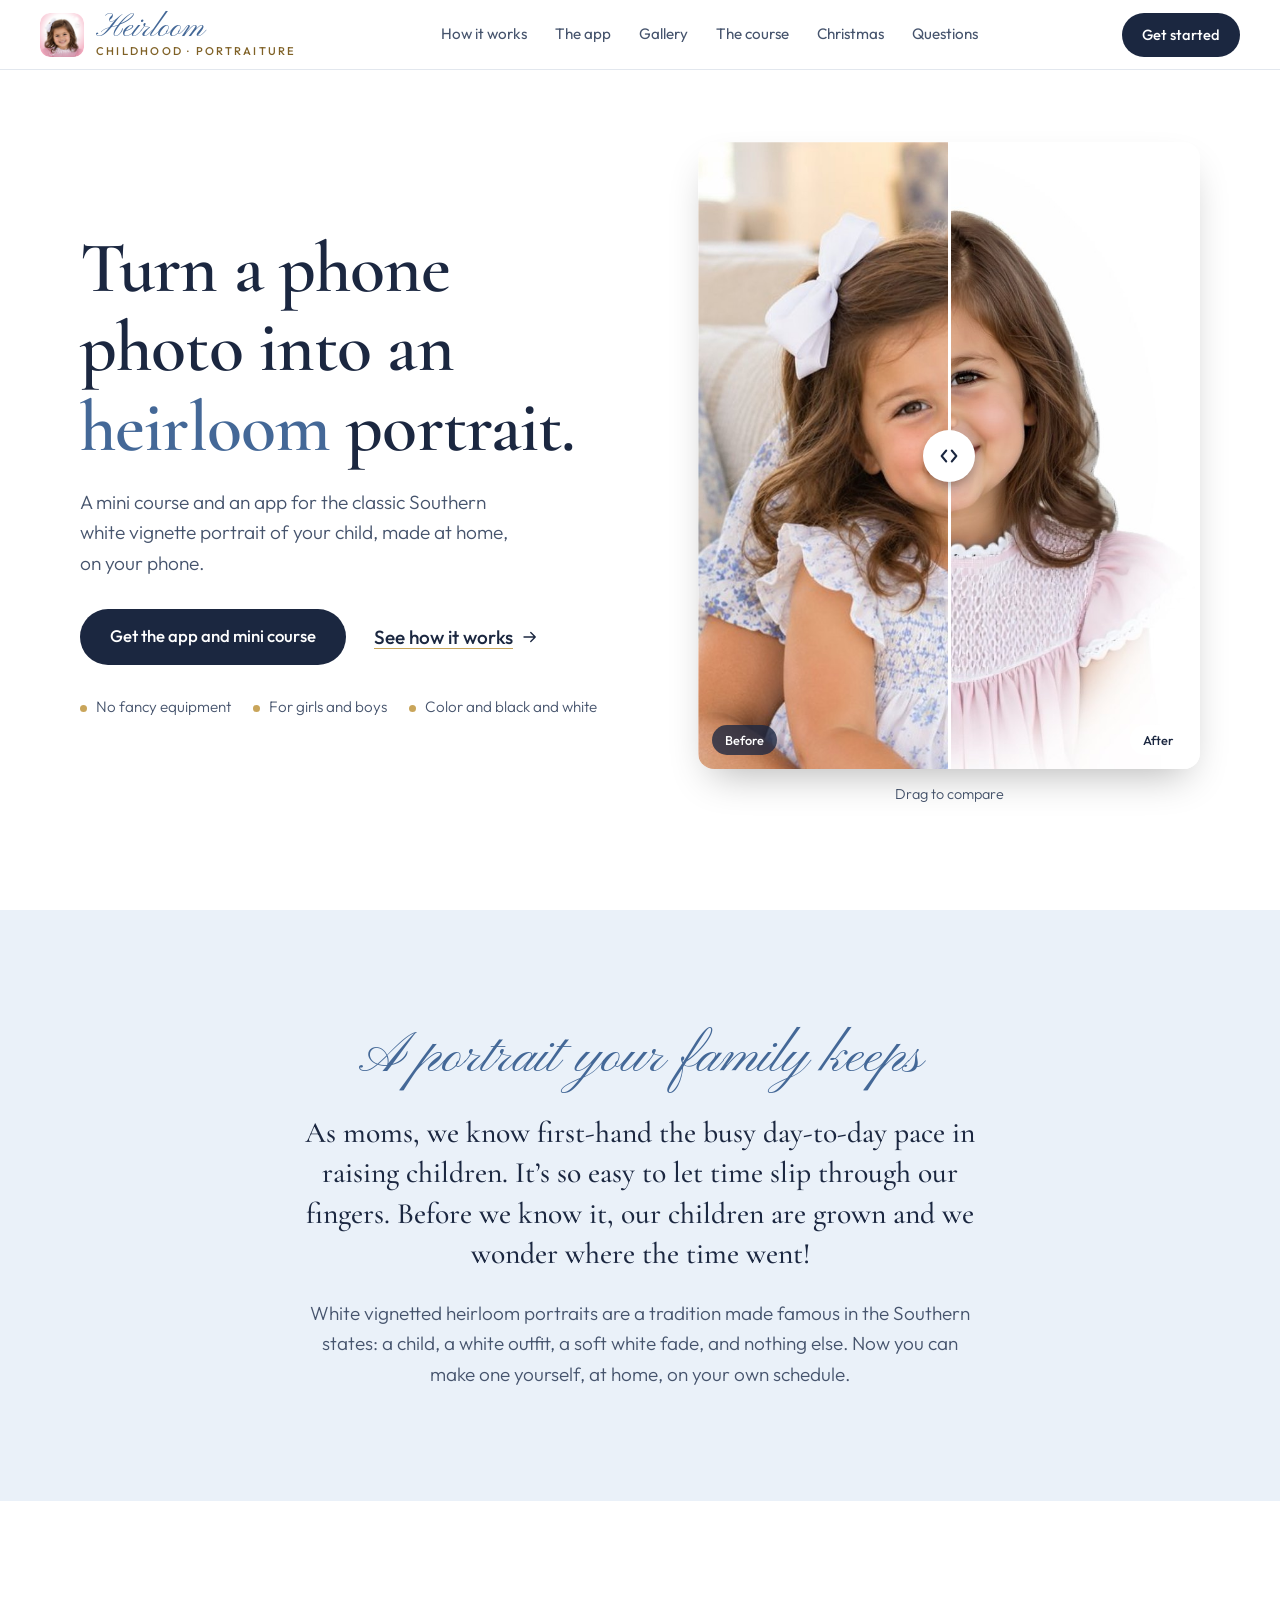
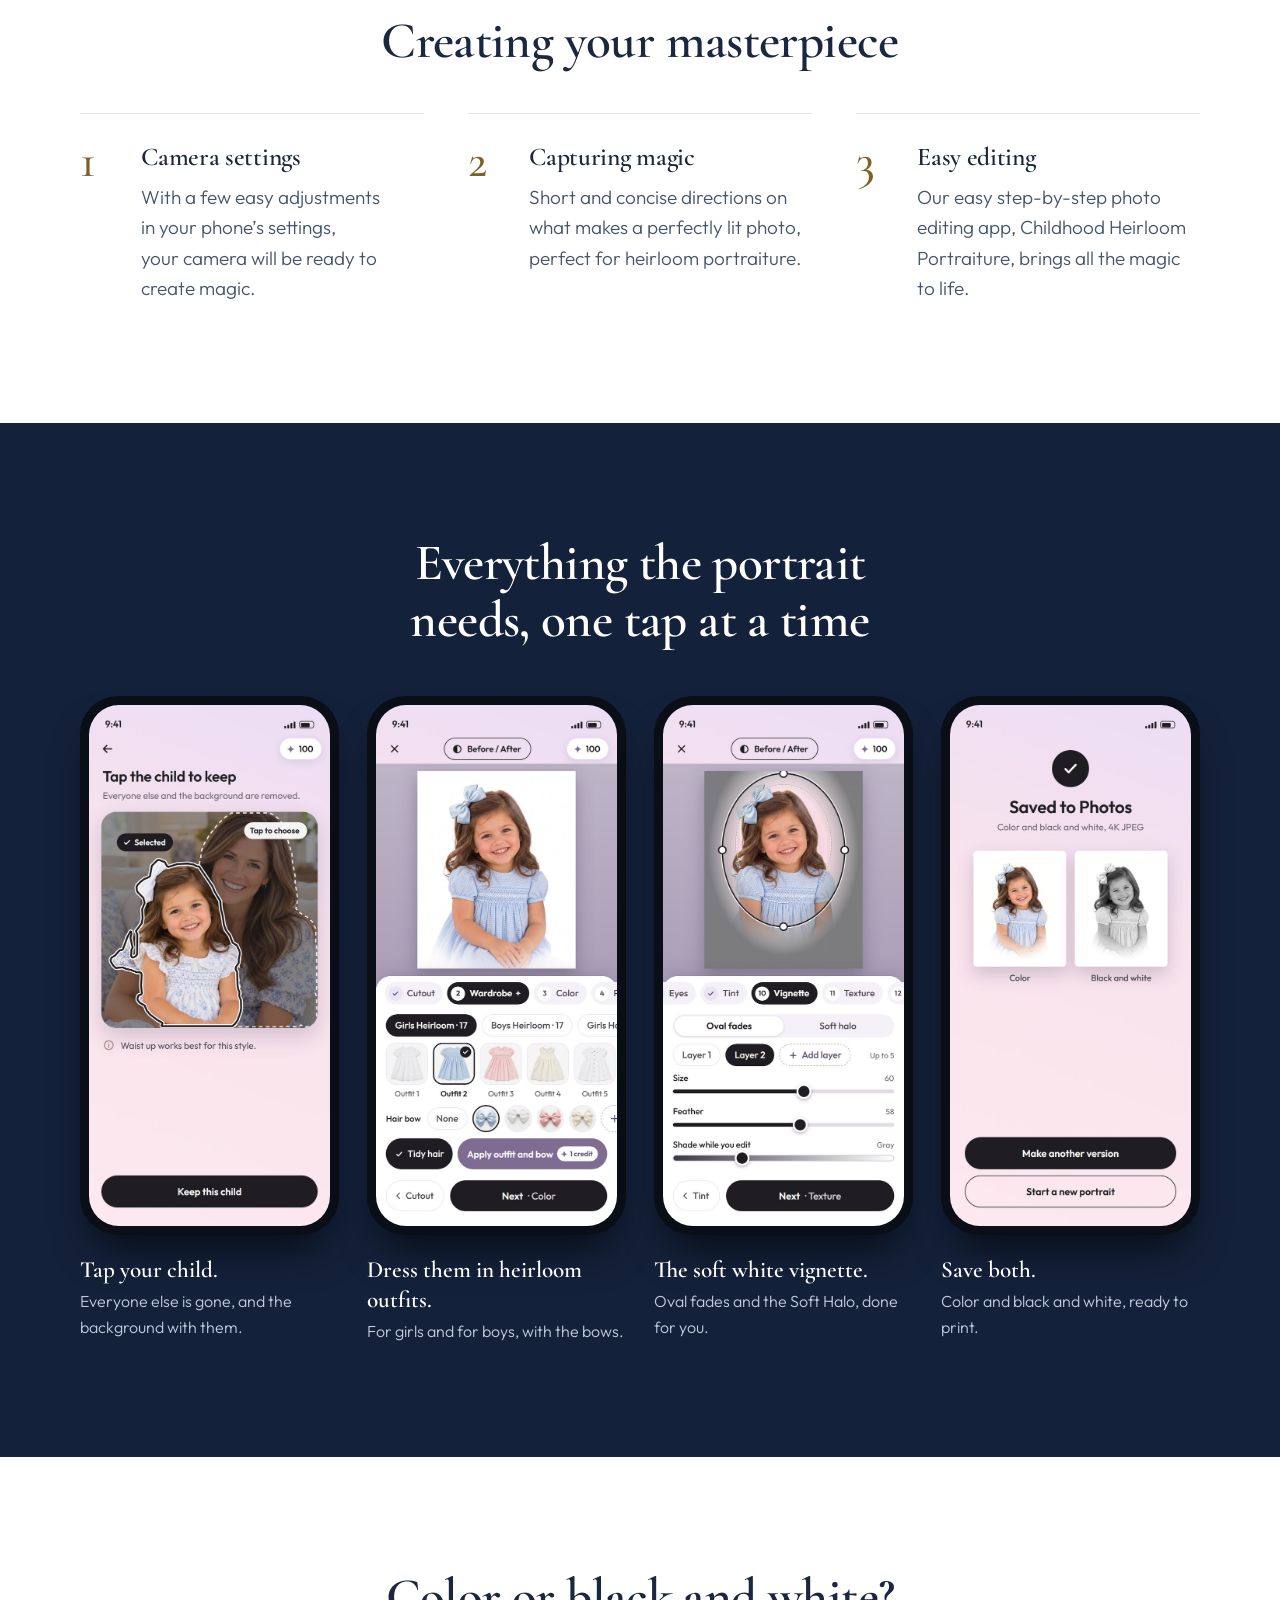
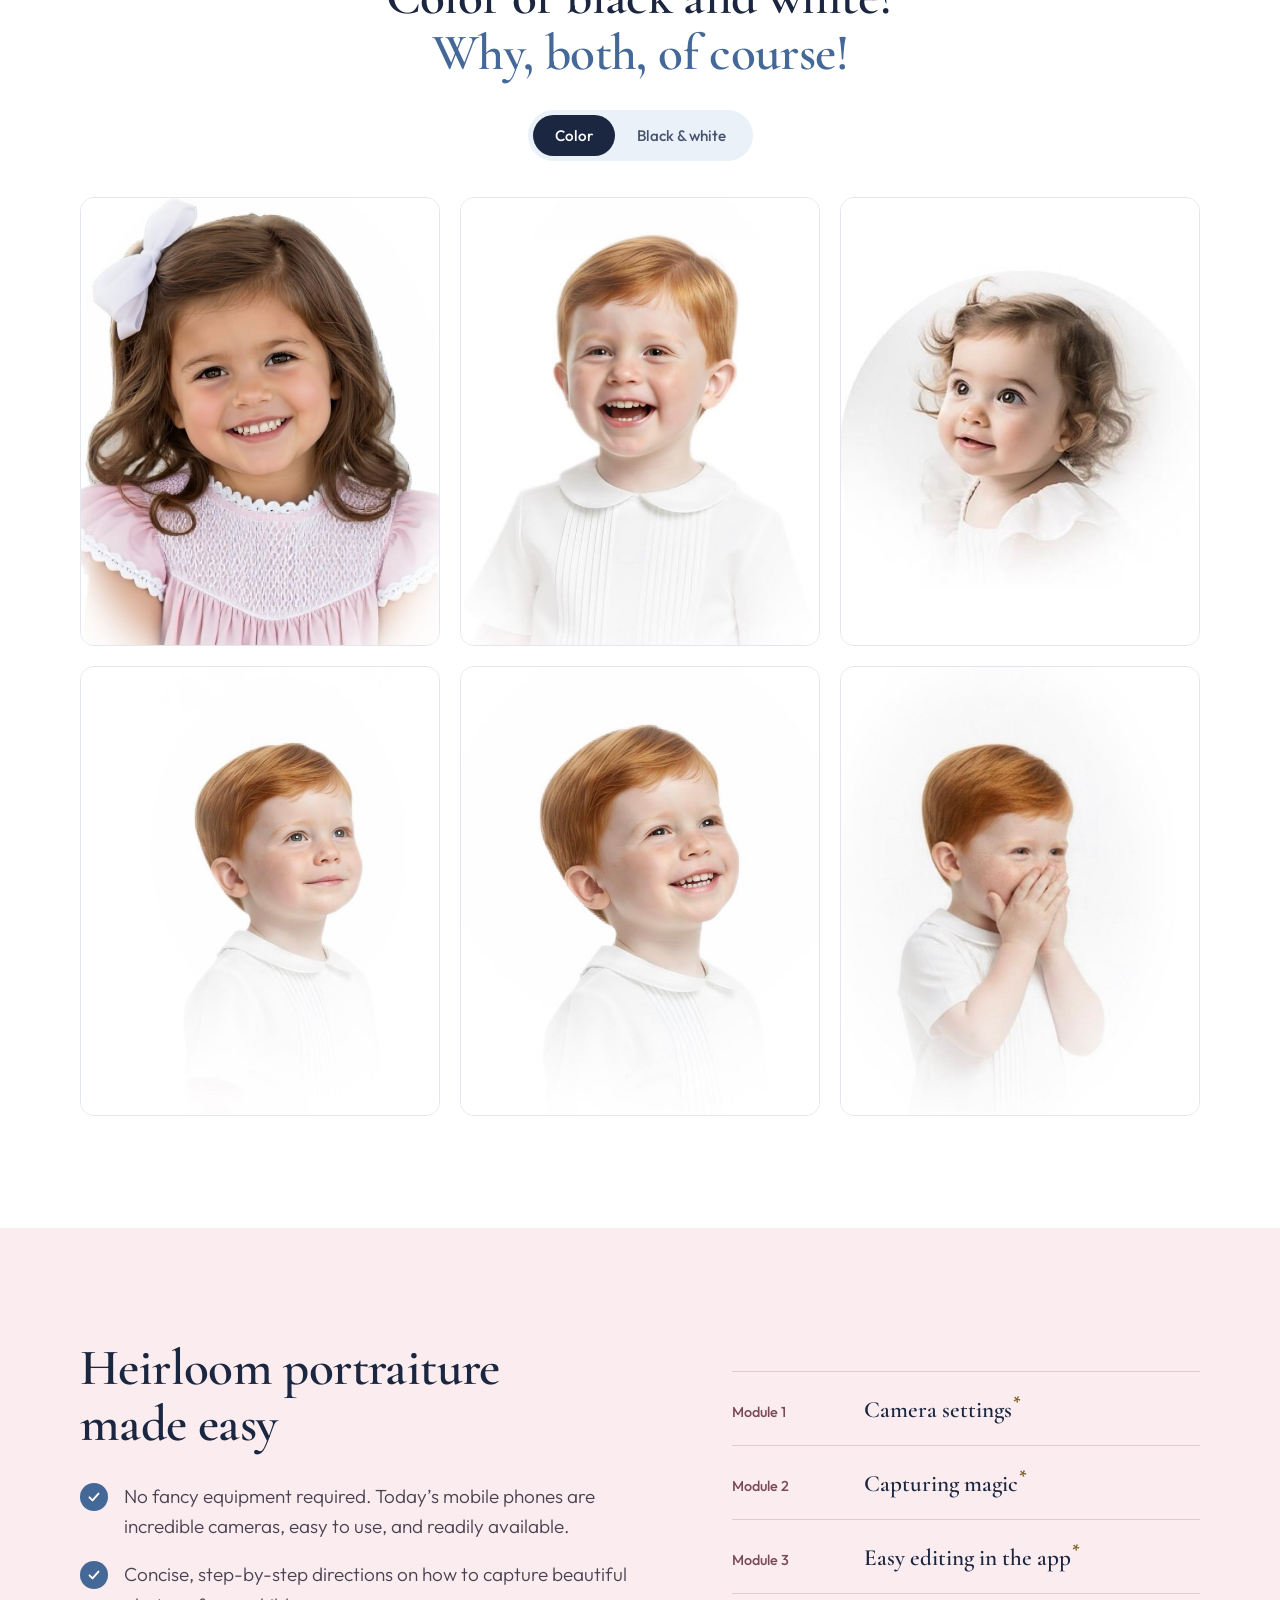
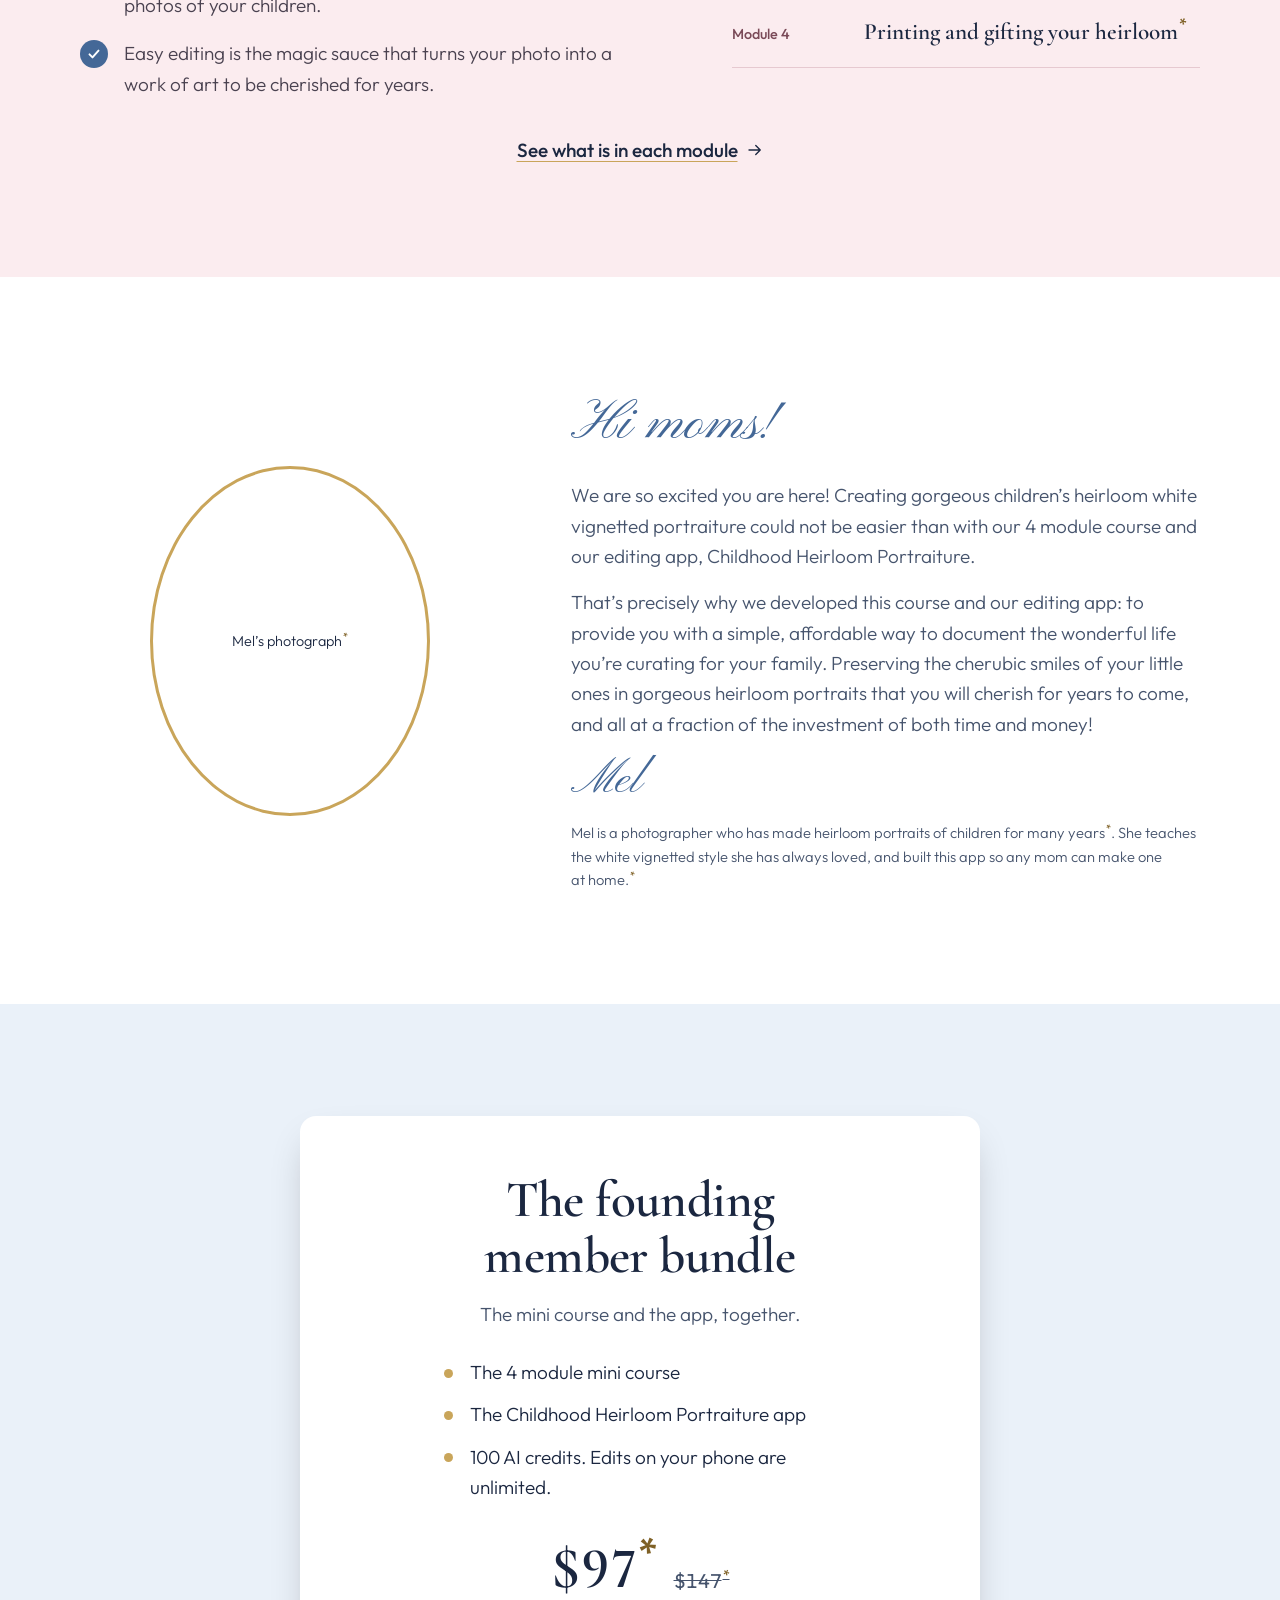
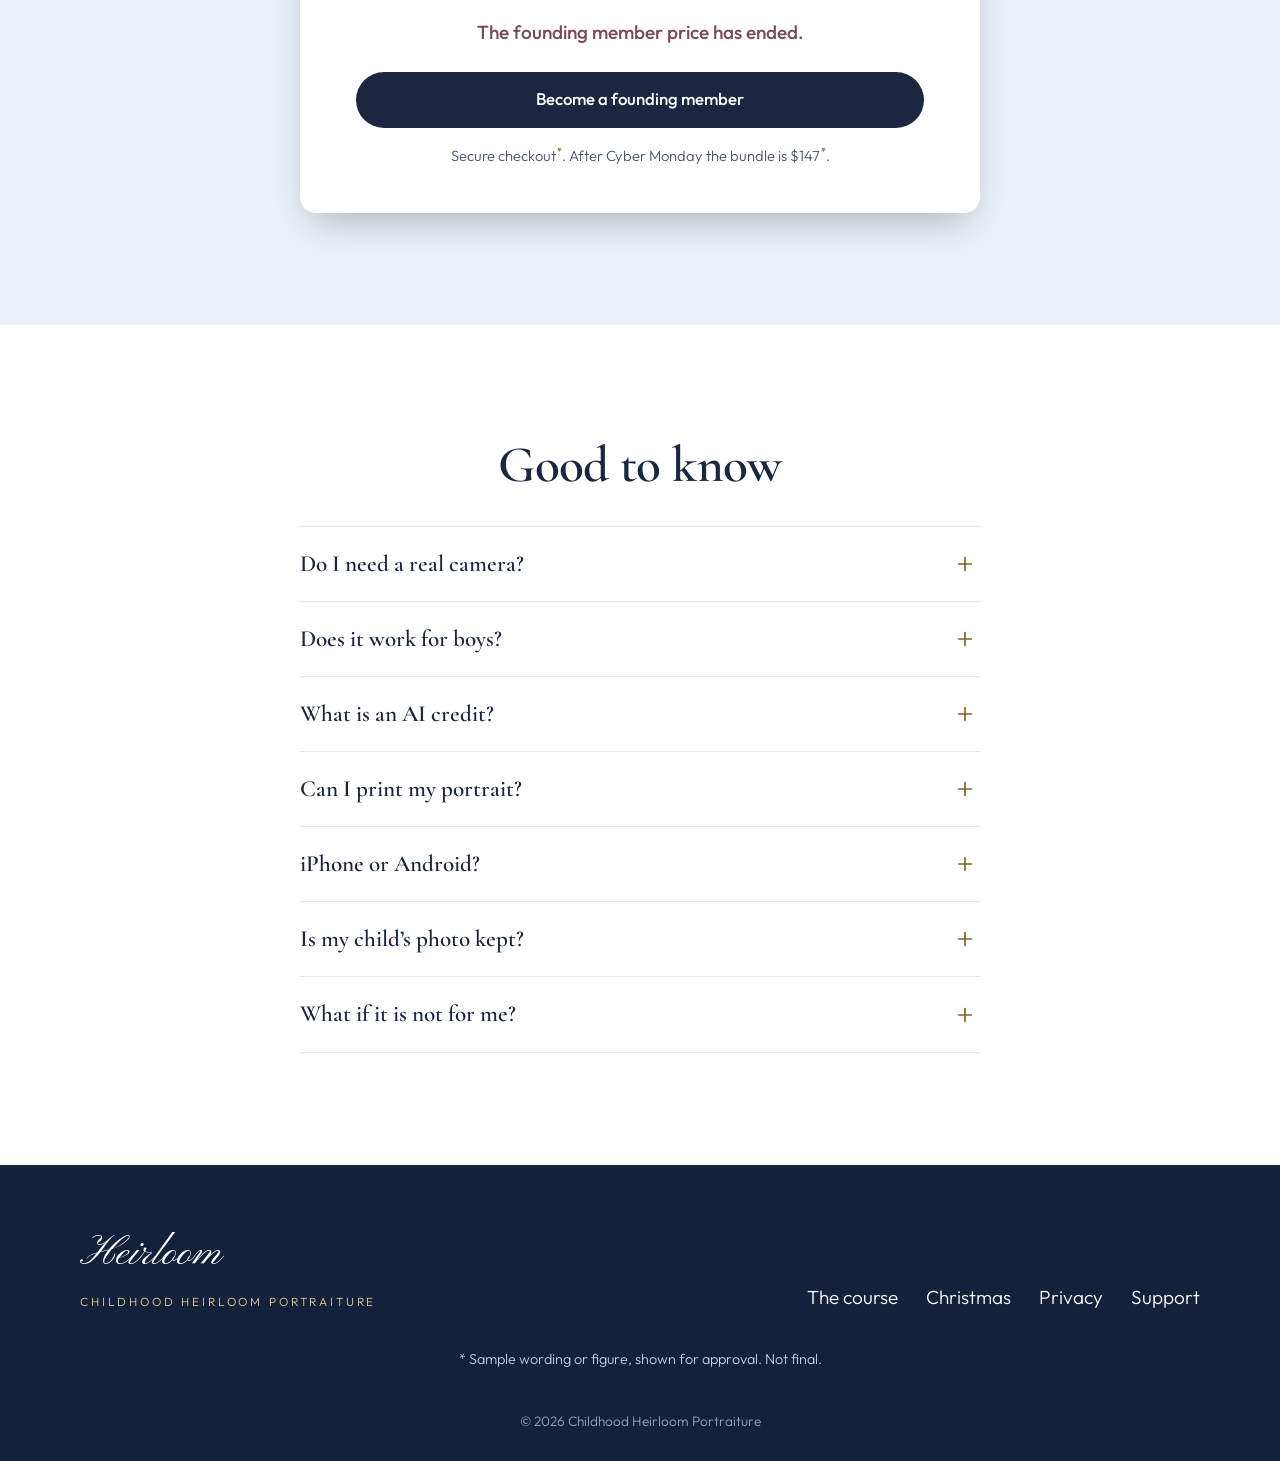
==== index.html @ 2ec0afbc "Sample content marked with asterisks; course, Christmas and welcome pages; offer price and deadline " ====
<!doctype html>
<html lang="en">
<head>
<meta charset="utf-8">
<meta name="viewport" content="width=device-width, initial-scale=1">
<title>Childhood Heirloom Portraiture | Turn a phone photo into an heirloom portrait</title>
<meta name="description" content="The classic Southern white vignette portrait of your child, made at home, on your phone. A mini course and an easy editing app.">
<meta property="og:title" content="Childhood Heirloom Portraiture">
<meta property="og:description" content="Turn a phone photo into an heirloom portrait. Mini course and app.">
<meta property="og:image" content="assets/img/share.jpg">
<meta name="theme-color" content="#14213A">
<link rel="icon" type="image/png" sizes="32x32" href="assets/icon-32.png">
<link rel="icon" type="image/png" sizes="192x192" href="assets/icon-192.png">
<link rel="apple-touch-icon" href="assets/apple-touch-icon.png">
<link rel="preconnect" href="https://fonts.googleapis.com">
<link rel="preconnect" href="https://fonts.gstatic.com" crossorigin>
<link href="https://fonts.googleapis.com/css2?family=Cormorant+Garamond:ital,wght@0,500;0,600;1,500&family=Outfit:wght@300;400;500;600&family=Pinyon+Script&display=swap" rel="stylesheet">
<link rel="stylesheet" href="styles.css">
</head>
<body>

<header class="top" id="top">
  <a class="brand" href="#top" aria-label="Childhood Heirloom Portraiture, home">
    <img class="brand-mark" src="assets/icon-96.png" width="44" height="44" alt="">
    <span class="brand-words"><span class="brand-script">Heirloom</span><span class="brand-caps">Childhood · Portraiture</span></span>
  </a>
  <nav class="nav" aria-label="Main">
    <a href="#how">How it works</a>
    <a href="#app">The app</a>
    <a href="#gallery">Gallery</a>
    <a href="course.html">The course</a>
    <a href="christmas.html">Christmas</a>
    <a href="#questions">Questions</a>
  </nav>
  <a class="btn btn-ink btn-small" href="#offer">Get started</a>
</header>

<main>

<!-- 1. Opening -->
<section class="hero">
  <div class="wrap hero-grid">
    <div class="hero-copy">
      <h1>Turn a phone photo into an <em>heirloom</em> portrait.</h1>
      <p class="lede">A mini course and an app for the classic Southern white vignette portrait of your child, made at home, on your phone.</p>
      <div class="actions">
        <a class="btn btn-ink" href="#offer">Get the app and mini course</a>
        <a class="link-arrow" href="#how">See how it works <svg viewBox="0 0 24 24" width="18" height="18" aria-hidden="true"><path d="M4 12h15M13 6l6 6-6 6" fill="none" stroke="currentColor" stroke-width="1.8" stroke-linecap="round" stroke-linejoin="round"/></svg></a>
      </div>
      <ul class="ticks">
        <li>No fancy equipment</li>
        <li>For girls and boys</li>
        <li>Color and black and white</li>
      </ul>
    </div>

    <div class="hero-art">
      <div class="compare" id="compare" style="--pos:50%">
        <img class="compare-img" src="assets/img/hero-after.jpg" alt="The finished heirloom portrait: a little girl in a pink smocked dress on a soft white vignette" width="800" height="1000">
        <div class="compare-before">
          <img class="compare-img" src="assets/img/hero-before.jpg" alt="The candid phone photo it started from: the same girl on a sofa with her mother" width="800" height="1000">
        </div>
        <span class="tag tag-before">Before</span>
        <span class="tag tag-after">After</span>
        <div class="compare-line" aria-hidden="true"><span class="compare-knob"><svg viewBox="0 0 24 24" width="22" height="22"><path d="M9 6l-5 6 5 6M15 6l5 6-5 6" fill="none" stroke="currentColor" stroke-width="2.2" stroke-linecap="round" stroke-linejoin="round"/></svg></span></div>
        <input class="compare-range" type="range" min="0" max="100" value="50" aria-label="Drag to compare the photo before and after">
      </div>
      <p class="caption">Drag to compare</p>
    </div>
  </div>
</section>

<!-- 2. What this is -->
<section class="band band-sky">
  <div class="wrap narrow center">
    <p class="script-accent">A portrait your family keeps</p>
    <p class="quote">As moms, we know first-hand the busy day-to-day pace in raising children. It’s so easy to let time slip through our fingers. Before we know it, our children are grown and we wonder where the time went!</p>
    <p class="body">White vignetted heirloom portraits are a tradition made famous in the Southern states: a child, a white outfit, a soft white fade, and nothing else. Now you can make one yourself, at home, on your own schedule.</p>
  </div>
</section>

<!-- 3. How it works -->
<section class="section" id="how">
  <div class="wrap">
    <h2 class="center">Creating your masterpiece</h2>
    <ol class="steps">
      <li>
        <span class="step-num">1</span>
        <h3>Camera settings</h3>
        <p>With a few easy adjustments in your phone’s settings, your camera will be ready to create magic.</p>
      </li>
      <li>
        <span class="step-num">2</span>
        <h3>Capturing magic</h3>
        <p>Short and concise directions on what makes a perfectly lit photo, perfect for heirloom portraiture.</p>
      </li>
      <li>
        <span class="step-num">3</span>
        <h3>Easy editing</h3>
        <p>Our easy step-by-step photo editing app, Childhood Heirloom Portraiture, brings all the magic to life.</p>
      </li>
    </ol>
  </div>
</section>

<!-- 4. The app -->
<section class="band band-night" id="app">
  <div class="wrap">
    <h2 class="center on-dark">Everything the portrait needs, one tap at a time</h2>
    <div class="phones">
      <figure class="phone-card">
        <div class="phone"><img src="assets/img/screen-cutout.jpg" alt="The app's cutout step: the child is selected and outlined" loading="lazy" width="620" height="1342"></div>
        <figcaption><strong>Tap your child.</strong> Everyone else is gone, and the background with them.</figcaption>
      </figure>
      <figure class="phone-card">
        <div class="phone"><img src="assets/img/screen-wardrobe.jpg" alt="The app's wardrobe step with heirloom outfits and bows" loading="lazy" width="620" height="1342"></div>
        <figcaption><strong>Dress them in heirloom outfits.</strong> For girls and for boys, with the bows.</figcaption>
      </figure>
      <figure class="phone-card">
        <div class="phone"><img src="assets/img/screen-vignette.jpg" alt="The app's vignette step with an oval fade around the child" loading="lazy" width="620" height="1342"></div>
        <figcaption><strong>The soft white vignette.</strong> Oval fades and the Soft Halo, done for you.</figcaption>
      </figure>
      <figure class="phone-card">
        <div class="phone"><img src="assets/img/screen-saved.jpg" alt="The app's saved screen showing the portrait in color and in black and white" loading="lazy" width="620" height="1342"></div>
        <figcaption><strong>Save both.</strong> Color and black and white, ready to print.</figcaption>
      </figure>
    </div>
  </div>
</section>

<!-- 5. Gallery -->
<section class="section" id="gallery">
  <div class="wrap">
    <h2 class="center">Color or black and white?<br><em>Why, both, of course!</em></h2>
    <div class="toggle" role="group" aria-label="Show portraits in">
      <button class="toggle-btn is-on" data-mode="color" aria-pressed="true">Color</button>
      <button class="toggle-btn" data-mode="bw" aria-pressed="false">Black &amp; white</button>
    </div>
    <div class="gallery" id="gallery-grid">
      <figure><img src="assets/img/portrait-1.jpg" alt="Heirloom portrait of a little girl with a white bow" loading="lazy" width="640" height="800"></figure>
      <figure><img src="assets/img/portrait-2.jpg" alt="Heirloom portrait of a laughing little boy in a white romper" loading="lazy" width="640" height="800"></figure>
      <figure><img src="assets/img/portrait-3.jpg" alt="Heirloom portrait of a baby girl with curls" loading="lazy" width="640" height="800"></figure>
      <figure><img src="assets/img/portrait-4.jpg" alt="Heirloom portrait of a little boy looking up" loading="lazy" width="640" height="800"></figure>
      <figure><img src="assets/img/portrait-5.jpg" alt="Heirloom portrait of a smiling little boy" loading="lazy" width="640" height="800"></figure>
      <figure><img src="assets/img/portrait-6.jpg" alt="Heirloom portrait of a little boy hiding a giggle behind his hands" loading="lazy" width="640" height="800"></figure>
    </div>
  </div>
</section>

<!-- 6. The mini course -->
<section class="band band-blush" id="course">
  <div class="wrap course-grid">
    <div>
      <h2>Heirloom portraiture made easy</h2>
      <ul class="checks">
        <li>No fancy equipment required. Today’s mobile phones are incredible cameras, easy to use, and readily available.</li>
        <li>Concise, step-by-step directions on how to capture beautiful photos of your children.</li>
        <li>Easy editing is the magic sauce that turns your photo into a work of art to be cherished for years.</li>
      </ul>
    </div>
    <ol class="modules" aria-label="The four modules">
      <li><span>Module 1</span><strong>Camera settings<sup class="ast" title="Sample, needs approval">*</sup></strong></li>
      <li><span>Module 2</span><strong>Capturing magic<sup class="ast" title="Sample, needs approval">*</sup></strong></li>
      <li><span>Module 3</span><strong>Easy editing in the app<sup class="ast" title="Sample, needs approval">*</sup></strong></li>
      <li><span>Module 4</span><strong>Printing and gifting your heirloom<sup class="ast" title="Sample, needs approval">*</sup></strong></li>
    </ol>
  </div>
  <p class="center more"><a class="link-arrow" href="course.html">See what is in each module <svg viewBox="0 0 24 24" width="18" height="18" aria-hidden="true"><path d="M4 12h15M13 6l6 6-6 6" fill="none" stroke="currentColor" stroke-width="1.8" stroke-linecap="round" stroke-linejoin="round"/></svg></a></p>
</section>

<!-- 7. From Mel -->
<section class="section" id="mel">
  <div class="wrap mel-grid">
    <div class="mel-photo" aria-hidden="true"><span>Mel’s photograph<sup class="ast" title="Sample, needs approval">*</sup></span></div>
    <div>
      <p class="script-accent left">Hi moms!</p>
      <p class="letter">We are so excited you are here! Creating gorgeous children’s heirloom white vignetted portraiture could not be easier than with our 4 module course and our editing app, Childhood Heirloom Portraiture.</p>
      <p class="letter">That’s precisely why we developed this course and our editing app: to provide you with a simple, affordable way to document the wonderful life you’re curating for your family. Preserving the cherubic smiles of your little ones in gorgeous heirloom portraits that you will cherish for years to come, and all at a fraction of the investment of both time and money!</p>
      <p class="sign">Mel</p>
      <p class="small">Mel is a photographer who has made heirloom portraits of children for many years<sup class="ast" title="Sample, needs approval">*</sup>. She teaches the white vignetted style she has always loved, and built this app so any mom can make one at home.<sup class="ast" title="Sample, needs approval">*</sup></p>
    </div>
  </div>
</section>

<!-- 8. The offer -->
<section class="band band-sky" id="offer">
  <div class="wrap narrow">
    <div class="offer">
      <h2 class="center">The founding member bundle</h2>
      <p class="sub">The mini course and the app, together.</p>
      <ul class="offer-list">
        <li>The 4 module mini course</li>
        <li>The Childhood Heirloom Portraiture app</li>
        <li>100 AI credits. Edits on your phone are unlimited.</li>
      </ul>
      <p class="price"><span class="price-now">$97<sup class="ast" title="Sample, needs approval">*</sup></span> <span class="price-was"><span class="sr">Regular price </span>$147<sup class="ast" title="Sample, needs approval">*</sup></span></p>
      <p class="countdown" id="countdown" data-deadline="2026-11-30T23:59:59-05:00" aria-live="off">Ends Cyber Monday, November 30, at midnight Eastern<sup class="ast" title="Sample, needs approval">*</sup></p>
      <a class="btn btn-ink btn-wide" href="welcome.html" data-needs-approval="checkout link">Become a founding member</a>
      <p class="small center">Secure checkout<sup class="ast" title="Sample, needs approval">*</sup>. After Cyber Monday the bundle is $147<sup class="ast" title="Sample, needs approval">*</sup>.</p>
      
    </div>
  </div>
</section>

<!-- 9. Questions -->
<section class="section" id="questions">
  <div class="wrap narrow">
    <h2 class="center">Good to know</h2>
    <div class="faq">
      <details><summary>Do I need a real camera?</summary><p>No. Your phone is all you need. The course shows you the few settings to change.</p></details>
      <details><summary>Does it work for boys?</summary><p>Yes. There are heirloom outfits for boys and for girls.</p></details>
      <details><summary>What is an AI credit?</summary><p>Some steps, like changing the outfit, use AI. Each of those uses one credit. Everything else you do on your phone is unlimited.</p></details>
      <details><summary>Can I print my portrait?</summary><p>Yes. Upscale it to 4K in the app first, then print it wherever you like.</p></details>
      <details><summary>iPhone or Android?</summary><p>The app is made for iPhone first<sup class="ast" title="Sample, needs approval">*</sup>. An Android version follows<sup class="ast" title="Sample, needs approval">*</sup>.</p></details>
      <details><summary>Is my child’s photo kept?</summary><p>Your photo stays on your phone. When you use an AI step, the photo is sent for that one edit and is not kept afterward.<sup class="ast" title="Sample, needs approval">*</sup></p></details>
      <details><summary>What if it is not for me?</summary><p>Write to us within 14 days<sup class="ast" title="Sample, needs approval">*</sup> and we will make it right.<sup class="ast" title="Sample, needs approval">*</sup></p></details>
    </div>
  </div>
</section>

</main>

<footer class="foot">
  <div class="wrap foot-grid">
    <div>
      <span class="brand-script on-dark">Heirloom</span>
      <p class="foot-name">Childhood Heirloom Portraiture</p>
    </div>
    <nav aria-label="Footer">
      <a href="course.html">The course</a>
      <a href="christmas.html">Christmas</a>
      <a href="privacy.html">Privacy</a>
      <a href="support.html">Support</a>
    </nav>
    <!-- App Store and Google Play badges go here once each store listing is live. -->
  </div>
  <p class="foot-note">* Sample wording or figure, shown for approval. Not final.</p>
  <p class="foot-small">© 2026 Childhood Heirloom Portraiture</p>
</footer>

<script src="script.js"></script>
</body>
</html>
---- styles.css ----
/* Childhood Heirloom Portraiture
   White and soft French blue, gold accent, a little blush. Phone first.
   Polished against the Impeccable craft floor: no labels above headings, one kind of
   elevation per surface, flat grounds, drawn icons, themed browser surfaces. */
:root {
  --ink: #1b2740;
  --ink-soft: #46546d;
  --blue: #446897;
  --sky: #eaf1f9;
  --sky-deep: #dbe7f4;
  --night: #14213a;
  --gold: #c9a55a;        /* rules, rings, fills */
  --gold-text: #7f6126;   /* gold used as text: 5.9:1 on white */
  --gold-lt: #e6cf96;
  --blush: #fbecef;
  --cream: #ffffff;       /* the page: white, as in Mel's own pages */
  --line: #e2e7ee;
  --serif: "Cormorant Garamond", Georgia, "Times New Roman", serif;
  --sans: "Outfit", system-ui, -apple-system, "Segoe UI", Roboto, Arial, sans-serif;
  --script: "Pinyon Script", "Snell Roundhand", cursive;
  --radius: 14px;
  --ease: cubic-bezier(0.16, 1, 0.3, 1);
  --lift: 0 18px 40px -14px rgba(0, 0, 0, 0.3);
}

*, *::before, *::after { box-sizing: border-box; }
html { scroll-behavior: smooth; -webkit-text-size-adjust: 100%; scrollbar-color: #b9c6d8 var(--cream); accent-color: var(--blue); }
body { margin: 0; font-family: var(--sans); font-weight: 300; font-size: 18px; line-height: 1.6; color: var(--ink); background: var(--cream); caret-color: var(--blue); }
::selection { background: #cfe0f3; color: var(--ink); }
img { max-width: 100%; height: auto; display: block; }
a { color: inherit; text-underline-offset: 0.22em; text-decoration-thickness: 1px; }
h1, h2, h3 { font-family: var(--serif); font-weight: 600; line-height: 1.1; margin: 0; letter-spacing: -0.012em; text-wrap: balance; }
h1 { font-size: clamp(2.5rem, 8.6vw, 4.5rem); }
h2 { font-size: clamp(2rem, 6vw, 3.2rem); }
h3 { font-size: 1.6rem; line-height: 1.3; }
h1 em, h2 em { font-style: normal; color: var(--blue); }
p { margin: 0; text-wrap: pretty; }
.wrap { width: min(1120px, 100%); margin-inline: auto; }
.narrow { width: min(680px, 100%); }
.center { text-align: center; }
.section, .band { padding: 80px 22px; }
.band-sky { background: var(--sky); }
.band-blush { background: var(--blush); }
.band-night { background: var(--night); color: #fff; }
.on-dark { color: #fff; }
.sub { margin-top: 14px; color: var(--ink-soft); }
.small { font-size: 0.92rem; color: var(--ink-soft); }

/* header */
.top { position: sticky; top: 0; z-index: 20; display: flex; align-items: center; justify-content: space-between; gap: 16px; padding: 10px 22px; background: var(--cream); border-bottom: 1px solid var(--line); }
.brand { display: flex; align-items: center; gap: 12px; text-decoration: none; }
.brand-mark { width: 44px; height: 44px; border-radius: 10px; }
.brand-words { display: flex; flex-direction: column; line-height: 1; }
.brand-script { font-family: var(--script); font-size: 2rem; color: var(--blue); }
.brand-script.on-dark { color: #fff; font-size: 2.6rem; }
.brand-caps { font-size: 0.7rem; font-weight: 500; letter-spacing: 0.2em; text-transform: uppercase; color: var(--gold-text); margin-top: 2px; }
.nav { display: none; gap: 28px; font-size: 0.95rem; font-weight: 400; }
.nav a { text-decoration: none; color: var(--ink-soft); padding: 6px 0; border-bottom: 1px solid transparent; transition: color 0.2s var(--ease), border-color 0.2s var(--ease); }
.nav a:hover { color: var(--ink); border-bottom-color: var(--gold); }

/* buttons */
.btn { display: inline-flex; align-items: center; justify-content: center; min-height: 56px; padding: 0 30px; border-radius: 999px; font-family: var(--sans); font-weight: 500; font-size: 1.05rem; text-decoration: none; transition: transform 0.2s var(--ease), background-color 0.2s var(--ease); }
.btn-ink { background: var(--ink); color: #fff; }
.btn-ink:hover { background: #24345a; transform: translateY(-1px); }
.btn-ink:active { background: #131c30; transform: translateY(0); }
.btn-small { min-height: 44px; padding: 0 20px; font-size: 0.92rem; }
.btn-wide { width: 100%; }
.link-arrow { display: inline-flex; align-items: center; gap: 8px; font-weight: 500; text-decoration-color: var(--gold); }
.link-arrow svg { transition: transform 0.25s var(--ease); }
.link-arrow:hover svg { transform: translateX(4px); }
:focus-visible { outline: 2px solid var(--blue); outline-offset: 3px; border-radius: 6px; }
.btn:focus-visible { border-radius: 999px; }

/* hero */
.hero { padding: 36px 22px 68px; }
.hero-grid { display: grid; gap: 40px; }
.lede { font-size: 1.2rem; color: var(--ink-soft); margin-top: 20px; max-width: 34ch; }
.actions { display: flex; flex-direction: column; align-items: flex-start; gap: 18px; margin-top: 30px; }
.ticks { list-style: none; padding: 0; margin: 30px 0 0; display: flex; flex-wrap: wrap; gap: 8px 22px; font-size: 0.95rem; color: var(--ink-soft); }
.ticks li::before { content: ""; display: inline-block; width: 7px; height: 7px; border-radius: 50%; background: var(--gold); margin-right: 9px; vertical-align: middle; }
.caption { text-align: center; font-size: 0.9rem; color: var(--ink-soft); margin-top: 14px; }

/* before and after */
.compare { position: relative; aspect-ratio: 4 / 5; border-radius: 16px; overflow: hidden; background: #fff; box-shadow: var(--lift); touch-action: pan-y; user-select: none; max-width: 520px; margin-inline: auto; }
.compare-img { position: absolute; inset: 0; width: 100%; height: 100%; object-fit: cover; pointer-events: none; }
.compare-before { position: absolute; inset: 0; clip-path: inset(0 calc(100% - var(--pos)) 0 0); }
.compare-line { position: absolute; top: 0; bottom: 0; left: var(--pos); width: 3px; margin-left: -1.5px; background: #fff; }
.compare-knob { position: absolute; top: 50%; left: 50%; width: 52px; height: 52px; margin: -26px 0 0 -26px; border-radius: 50%; background: #fff; color: var(--ink); display: grid; place-items: center; box-shadow: 0 6px 14px -4px rgba(0, 0, 0, 0.4); transition: transform 0.2s var(--ease); }
.compare:hover .compare-knob { transform: scale(1.06); }
.compare-range { position: absolute; inset: 0; width: 100%; height: 100%; margin: 0; opacity: 0; cursor: ew-resize; }
.compare-range:focus-visible + .compare-focus, .compare:has(.compare-range:focus-visible) { outline: 2px solid var(--blue); outline-offset: 4px; }
.tag { position: absolute; bottom: 14px; padding: 5px 13px; border-radius: 999px; font-size: 0.8rem; font-weight: 500; }
.tag-before { left: 14px; background: rgba(27, 39, 64, 0.78); color: #fff; }
.tag-after { right: 14px; background: #fff; color: var(--ink); }

/* what this is */
.script-accent { font-family: var(--script); font-size: clamp(2.4rem, 8vw, 3.5rem); color: var(--blue); line-height: 1.3; margin-bottom: 18px; }
.script-accent.left { text-align: left; }
.quote { font-family: var(--serif); font-weight: 500; font-size: clamp(1.4rem, 4.2vw, 1.85rem); line-height: 1.36; }
.body { margin-top: 24px; color: var(--ink-soft); }

/* steps: an open, ruled sequence. The numerals carry the order. */
.steps { list-style: none; padding: 0; margin: 44px 0 0; display: grid; }
.steps li { padding: 26px 0 28px; border-top: 1px solid var(--line); display: grid; grid-template-columns: 3.2rem 1fr; grid-template-rows: auto 1fr; column-gap: 10px; }
.steps li:last-child { border-bottom: 1px solid var(--line); }
.step-num { font-family: var(--serif); font-weight: 500; font-size: 3rem; line-height: 0.9; color: var(--gold-text); grid-row: span 2; }
.steps p { margin-top: 8px; color: var(--ink-soft); grid-column: 2; }

/* phones */
.band-night h2 { max-width: 20ch; margin-inline: auto; }
.phones { margin-top: 48px; display: grid; grid-auto-flow: column; grid-auto-columns: 72%; gap: 22px; overflow-x: auto; scroll-snap-type: x mandatory; padding: 4px 22px 26px; margin-inline: -22px; scrollbar-width: none; }
.phones::-webkit-scrollbar { display: none; }
.phone-card { margin: 0; scroll-snap-align: center; }
.phone { border-radius: 38px; padding: 9px; background: #0a0e17; box-shadow: 0 26px 44px -18px rgba(0, 0, 0, 0.75); }
.phone img { border-radius: 30px; width: 100%; }
.phone-card figcaption { margin-top: 20px; font-size: 1rem; color: #c3cde0; }
.phone-card strong { display: block; font-family: var(--serif); font-size: 1.45rem; font-weight: 600; color: #fff; line-height: 1.3; margin-bottom: 4px; }

/* gallery */
.toggle { display: flex; width: fit-content; margin: 28px auto 0; padding: 5px; border-radius: 999px; background: var(--sky); }
.toggle-btn { border: 0; background: transparent; font: inherit; font-weight: 500; font-size: 0.95rem; line-height: 1.4; color: var(--ink-soft); padding: 10px 22px; border-radius: 999px; cursor: pointer; transition: background-color 0.2s var(--ease), color 0.2s var(--ease); }
.toggle-btn:hover { color: var(--ink); }
.toggle-btn.is-on { background: var(--ink); color: #fff; }
.gallery { margin-top: 36px; display: grid; grid-template-columns: repeat(2, 1fr); gap: 12px; }
.gallery figure { margin: 0; border-radius: var(--radius); overflow: hidden; background: #fff; border: 1px solid var(--line); }
.gallery img { width: 100%; transition: filter 0.6s var(--ease); }
.gallery.is-bw img { filter: grayscale(1) contrast(1.06); }

/* course */
.course-grid { display: grid; gap: 40px; }
.checks { list-style: none; padding: 0; margin: 28px 0 0; display: grid; gap: 18px; max-width: 46ch; }
.checks li { position: relative; padding-left: 44px; color: #4a4250; }
.checks li::before { content: ""; position: absolute; left: 0; top: 2px; width: 28px; height: 28px; border-radius: 50%; background: var(--blue) url("data:image/svg+xml,%3Csvg xmlns='http://www.w3.org/2000/svg' viewBox='0 0 24 24'%3E%3Cpath d='M6 12.5l4 4 8-9' fill='none' stroke='white' stroke-width='2.6' stroke-linecap='round' stroke-linejoin='round'/%3E%3C/svg%3E") center / 18px no-repeat; }
.modules { list-style: none; padding: 0; margin: 0; border-top: 1px solid #e6c9d0; }
.modules li { padding: 20px 0; border-bottom: 1px solid #e6c9d0; display: grid; grid-template-columns: 7.5rem 1fr; align-items: baseline; gap: 12px; }
.modules span { font-size: 0.9rem; font-weight: 500; color: #7a4a58; }
.modules strong { font-family: var(--serif); font-size: 1.45rem; font-weight: 600; line-height: 1.3; }

/* from Mel. The oval is the brand's own portrait frame, from her Canva. */
.mel-grid { display: grid; gap: 34px; align-items: center; }
.mel-photo { width: min(280px, 74%); aspect-ratio: 4 / 5; border-radius: 50%; margin-inline: auto; display: grid; place-items: center; text-align: center; font-size: 0.9rem; padding: 28px; border: 3px solid var(--gold); }
.letter { margin-top: 16px; color: var(--ink-soft); max-width: 62ch; }
.sign { font-family: var(--script); font-size: 3rem; color: var(--blue); margin-top: 18px; line-height: 1; }
.mel-grid .small { margin-top: 16px; }

/* offer */
.offer { background: #fff; border-radius: 16px; padding: 44px 26px 36px; box-shadow: var(--lift); }
.offer .sub { text-align: center; }
.offer-list { list-style: none; padding: 0; margin: 28px auto 0; max-width: 400px; display: grid; gap: 12px; }
.offer-list li { padding-left: 30px; position: relative; }
.offer-list li::before { content: ""; position: absolute; left: 4px; top: 0.62em; width: 9px; height: 9px; border-radius: 50%; background: var(--gold); }
.price { text-align: center; font-family: var(--serif); font-weight: 600; font-size: 3.2rem; line-height: 1; margin: 30px 0 26px; font-variant-numeric: lining-nums tabular-nums; }
.offer .small { margin-top: 16px; }

/* questions */
.faq { margin-top: 32px; }
.faq details { border-top: 1px solid var(--line); }
.faq details:last-child { border-bottom: 1px solid var(--line); }
.faq summary { list-style: none; cursor: pointer; padding: 22px 48px 22px 0; position: relative; font-family: var(--serif); font-size: 1.45rem; font-weight: 600; line-height: 1.3; transition: color 0.2s var(--ease); }
.faq summary:hover { color: var(--blue); }
.faq summary::-webkit-details-marker { display: none; }
.faq summary::after { content: ""; position: absolute; right: 4px; top: 50%; width: 22px; height: 22px; margin-top: -11px; background: url("data:image/svg+xml,%3Csvg xmlns='http://www.w3.org/2000/svg' viewBox='0 0 24 24'%3E%3Cpath d='M12 5v14M5 12h14' fill='none' stroke='%237f6126' stroke-width='1.8' stroke-linecap='round'/%3E%3C/svg%3E") center / contain no-repeat; transition: transform 0.3s var(--ease); }
.faq details[open] summary::after { transform: rotate(45deg); }
.faq p { padding: 0 0 24px; color: var(--ink-soft); }

/* footer */
.foot { background: var(--night); color: #c3cde0; padding: 56px 22px 28px; }
.foot-grid { display: grid; gap: 28px; }
.foot-name { font-size: 0.74rem; letter-spacing: 0.24em; text-transform: uppercase; color: var(--gold-lt); margin-top: 6px; }
.foot nav { display: flex; flex-wrap: wrap; gap: 12px 28px; }
.foot nav a { text-decoration: none; color: #fff; }
.foot nav a:hover { text-decoration: underline; text-decoration-color: var(--gold-lt); }
.foot-small { text-align: center; font-size: 0.85rem; margin-top: 40px; color: #98a4bb; }

/* things still to fill in: easy to spot, easy to search for ("todo") */
.todo { background: #fff6d6; outline: 1px dashed #a8842a; outline-offset: 3px; border-radius: 4px; }
.todo-box { background: #fff6d6; border: 2px dashed #a8842a; color: #6b541a; }

/* simple pages (privacy, support) */
.page { padding: 56px 22px 90px; }
.page h1 { font-size: clamp(2.2rem, 7vw, 3.2rem); }
.page h2 { font-size: 1.7rem; margin-top: 44px; }
.page p, .page li { color: var(--ink-soft); margin-top: 14px; }

/* wider screens */
@media (min-width: 720px) {
  body { font-size: 19px; }
  .section, .band { padding: 112px 40px; }
  .actions { flex-direction: row; align-items: center; gap: 28px; }
  .steps { grid-template-columns: repeat(3, 1fr); column-gap: 44px; }
  .steps li, .steps li:last-child { border-bottom: 0; padding-bottom: 8px; }
  .gallery { grid-template-columns: repeat(3, 1fr); gap: 20px; }
  .phones { grid-auto-flow: row; grid-template-columns: repeat(4, 1fr); grid-auto-columns: auto; overflow: visible; padding: 0; margin-inline: 0; gap: 28px; }
  .foot-grid { grid-template-columns: 1fr auto; align-items: end; }
  .offer { padding: 56px 56px 46px; }
}
@media (min-width: 980px) {
  .nav { display: flex; }
  .top { padding: 12px 40px; }
  .hero { padding: 72px 40px 104px; }
  .hero-grid { grid-template-columns: 1.05fr 0.95fr; align-items: center; gap: 64px; }
  .course-grid { grid-template-columns: 1.1fr 0.9fr; gap: 80px; align-items: center; }
  .mel-grid { grid-template-columns: 0.8fr 1.2fr; gap: 72px; }
}
@media (prefers-reduced-motion: reduce) {
  html { scroll-behavior: auto; }
  * { transition: none !important; }
}

/* sample values awaiting approval: a small gold asterisk, explained in the footer */
.ast { color: var(--gold-text); font-family: var(--sans); font-weight: 500; font-size: 0.7em; margin-left: 1px; cursor: help; }
.on-dark .ast, .foot .ast { color: var(--gold-lt); }
.foot-note { text-align: center; font-size: 0.9rem; color: #c3cde0; margin-top: 36px; }
.sr { position: absolute; width: 1px; height: 1px; overflow: hidden; clip-path: inset(50%); white-space: nowrap; }
.more { margin-top: 36px; }
.lede.wide { max-width: 56ch; }
.mail { font-weight: 500; text-decoration-color: var(--gold); }

/* offer: price and deadline */
.price { display: flex; align-items: baseline; justify-content: center; gap: 16px; }
.price-now { font-size: 3.6rem; }
.price-was { font-family: var(--sans); font-weight: 400; font-size: 1.25rem; color: var(--ink-soft); text-decoration: line-through; text-decoration-thickness: 1px; }
.countdown { text-align: center; font-weight: 500; color: #7a4a58; margin: -8px 0 24px; font-variant-numeric: tabular-nums; }

/* course lessons and the welcome steps: an open, ruled list */
.lessons { list-style: none; padding: 0; margin: 36px 0 0; }
.lessons li { display: grid; grid-template-columns: 3.4rem 1fr; column-gap: 12px; padding: 28px 0; border-top: 1px solid #cfdbea; }
.lessons li:last-child { border-bottom: 1px solid #cfdbea; }
.lessons h2 { font-size: 1.7rem; line-height: 1.2; margin: 0; }
.lessons p { margin-top: 8px; color: var(--ink-soft); }
.page .lessons li { border-color: var(--line); }

/* Christmas */
.frame-oval { margin: 0 auto; width: min(400px, 82%); aspect-ratio: 4 / 5; border-radius: 50%; overflow: hidden; border: 6px solid var(--gold); background: #fff; }
.frame-oval img { width: 100%; height: 100%; object-fit: cover; }
.dates { list-style: none; padding: 0; margin: 28px 0 18px; }
.dates li { display: grid; grid-template-columns: 11.5rem 1fr; gap: 12px; padding: 16px 0; border-top: 1px solid var(--line); }
.dates li:last-child { border-bottom: 1px solid var(--line); }
.dates strong { font-family: var(--serif); font-size: 1.3rem; font-weight: 600; }
.dates span { color: var(--ink-soft); }
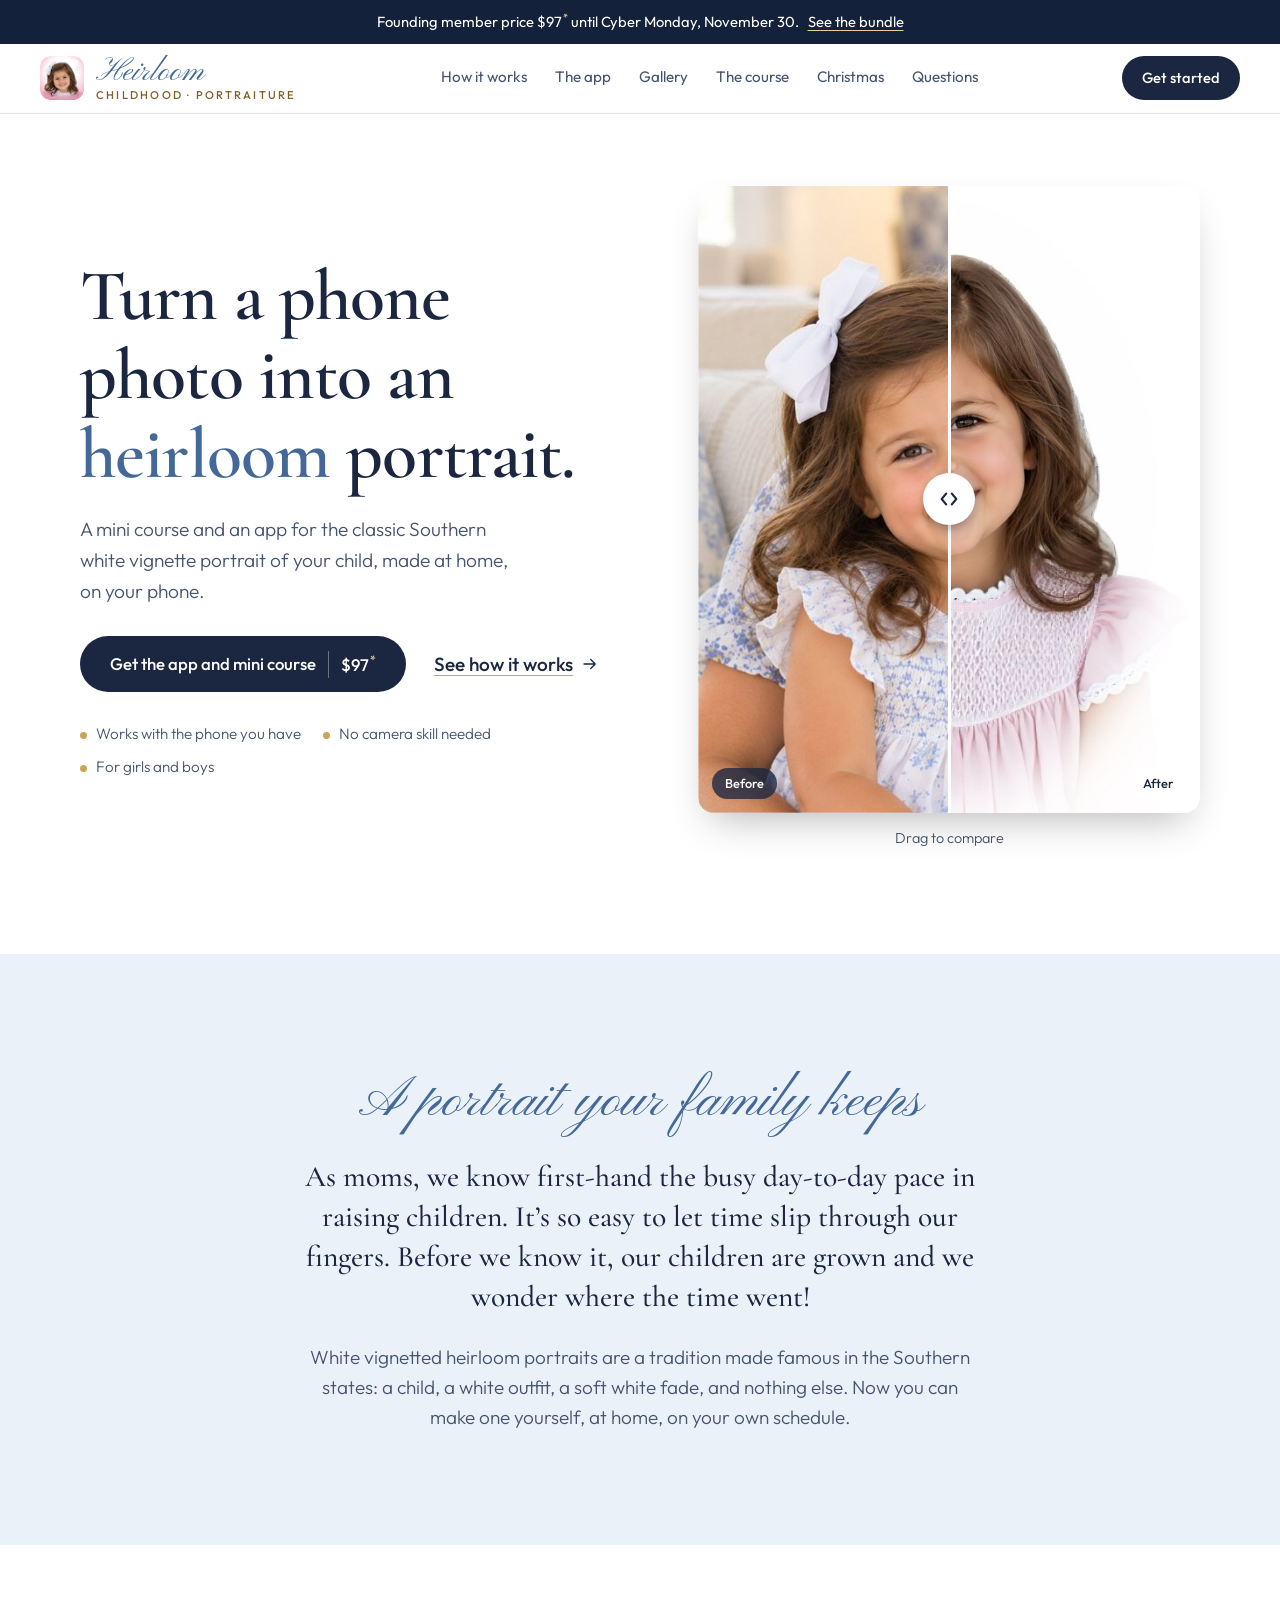
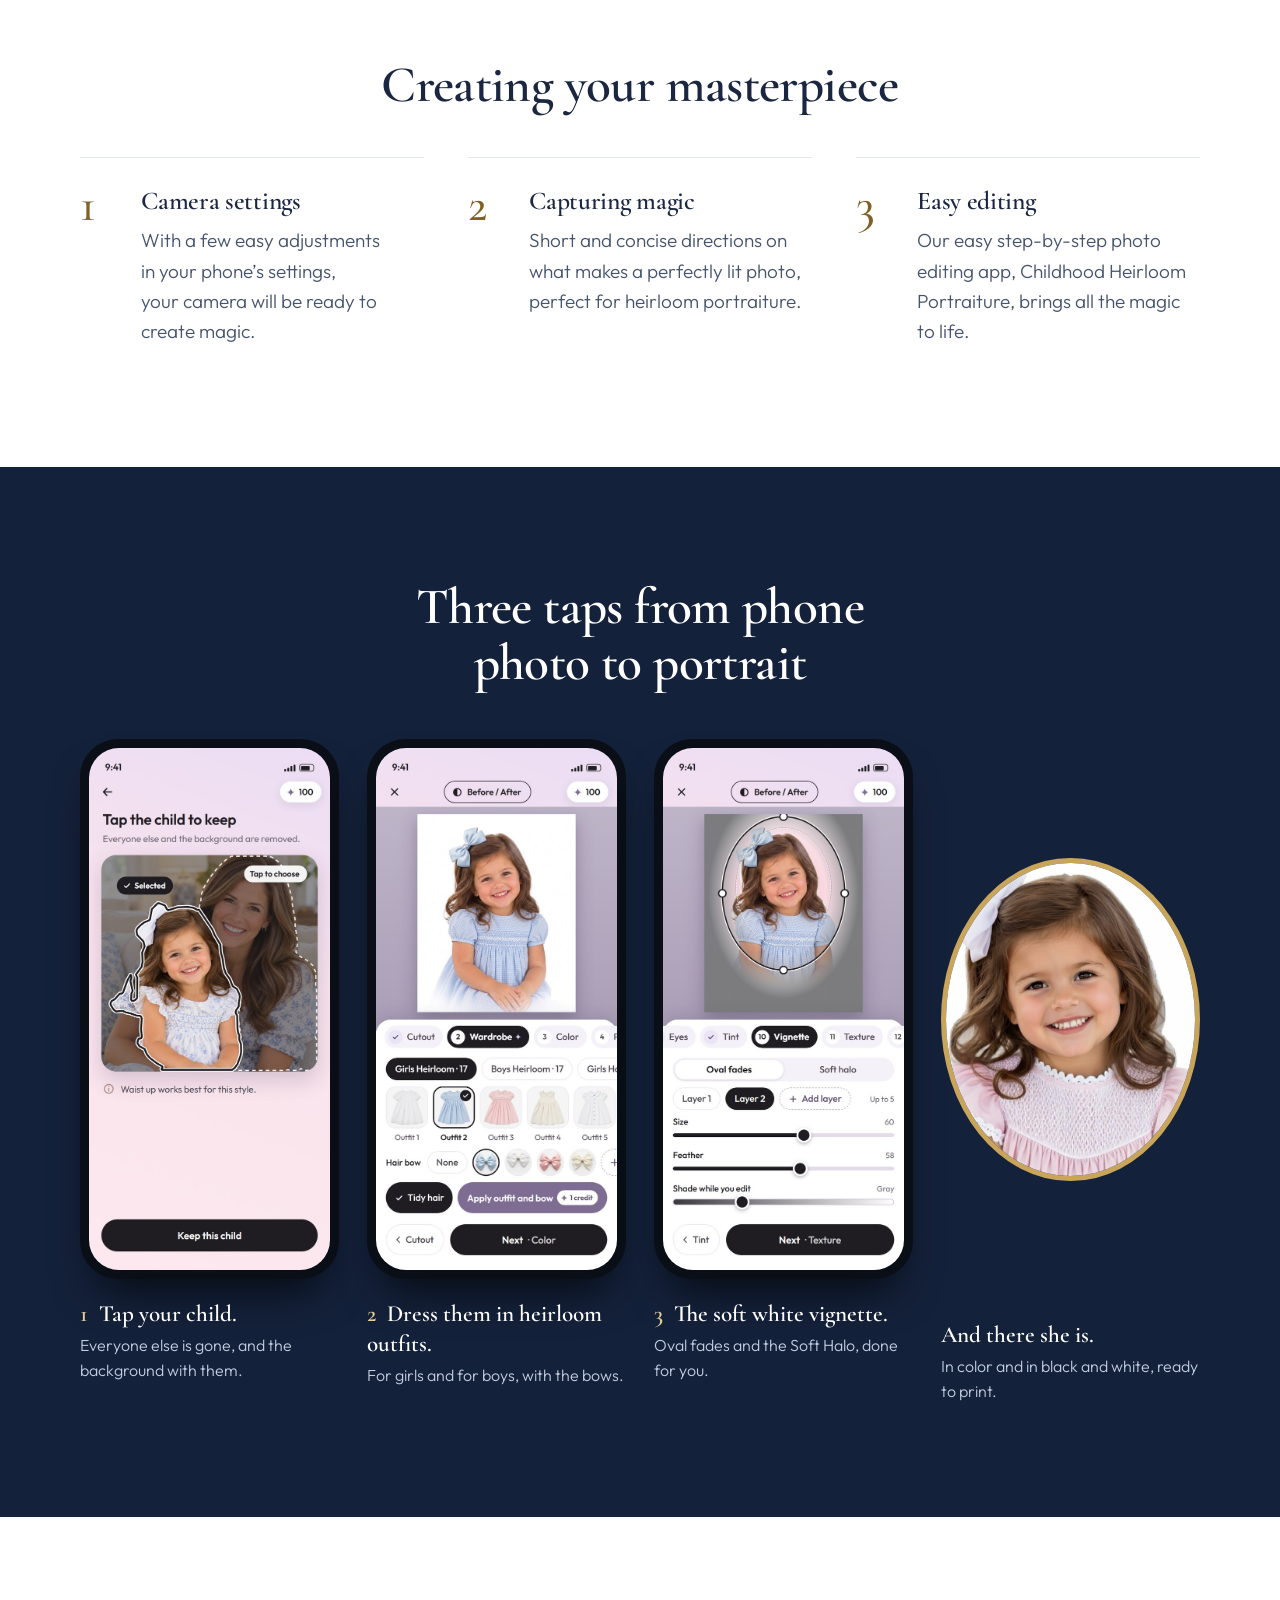
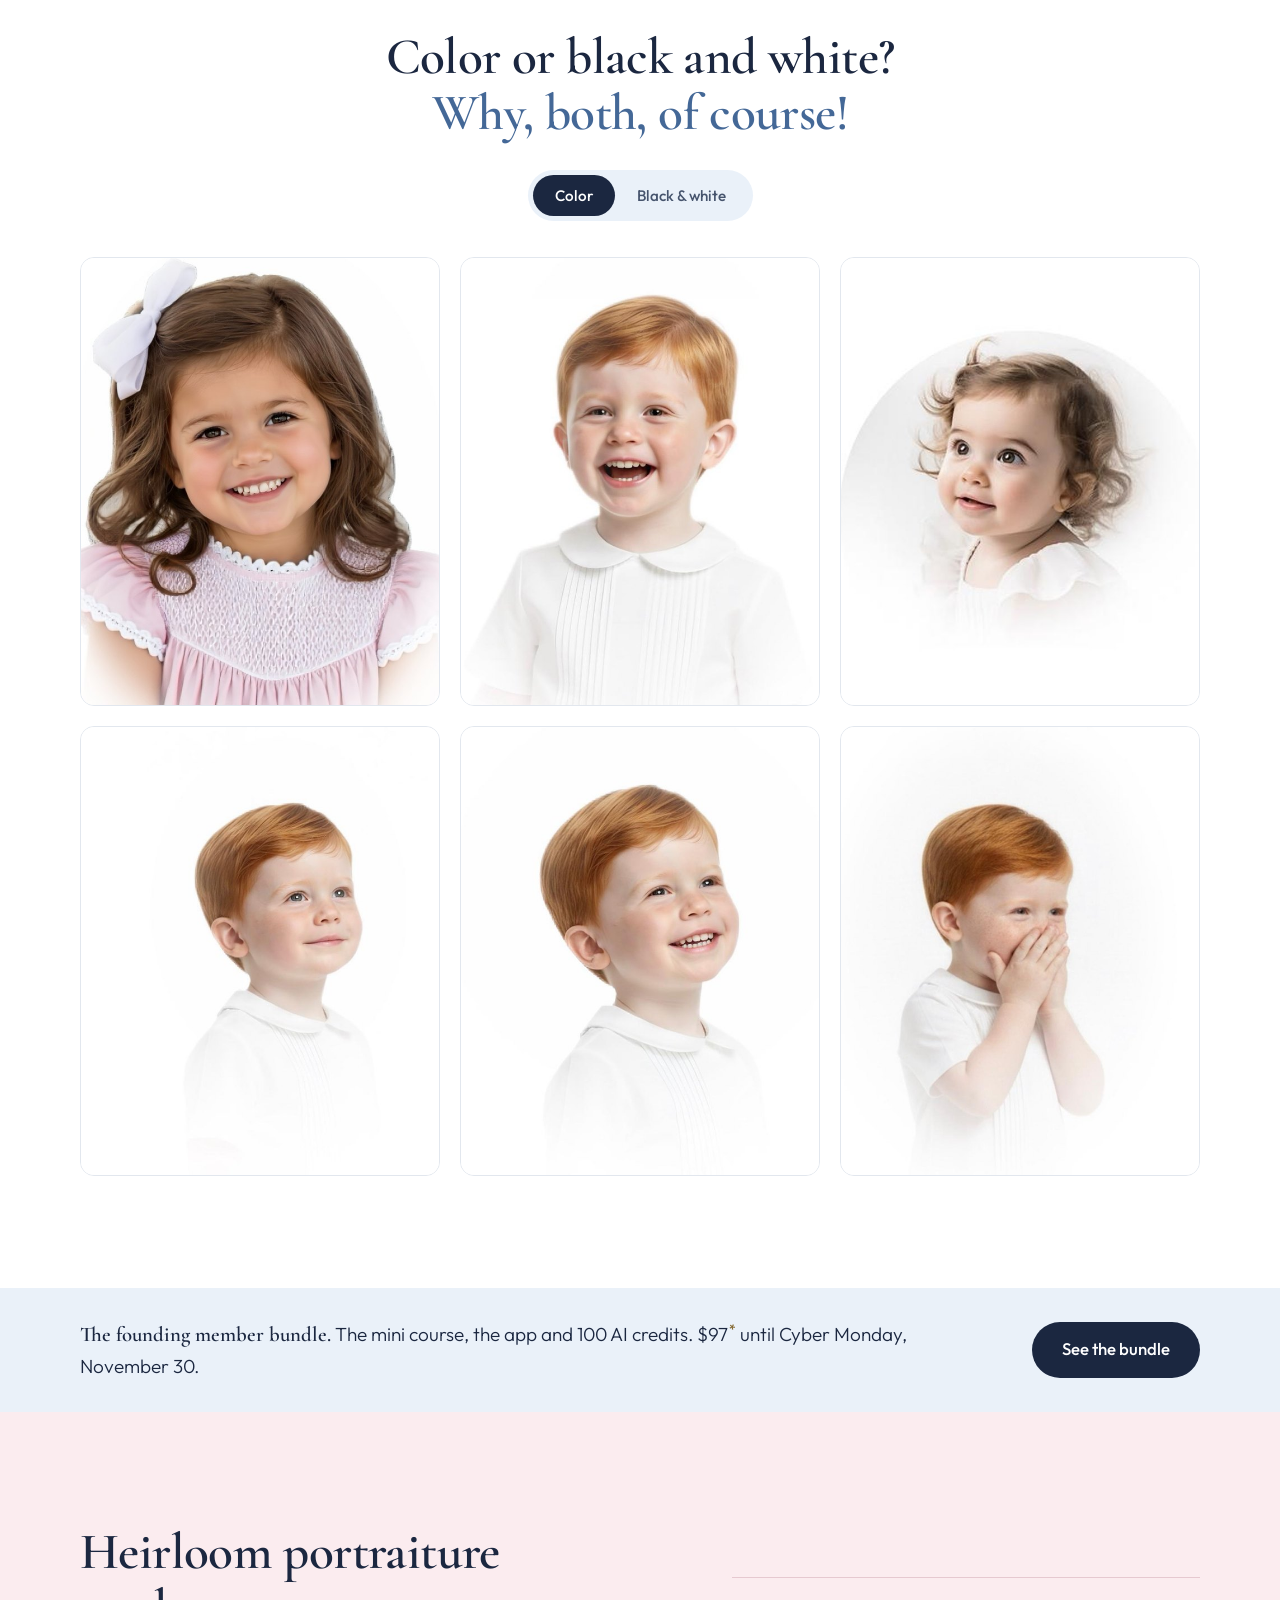
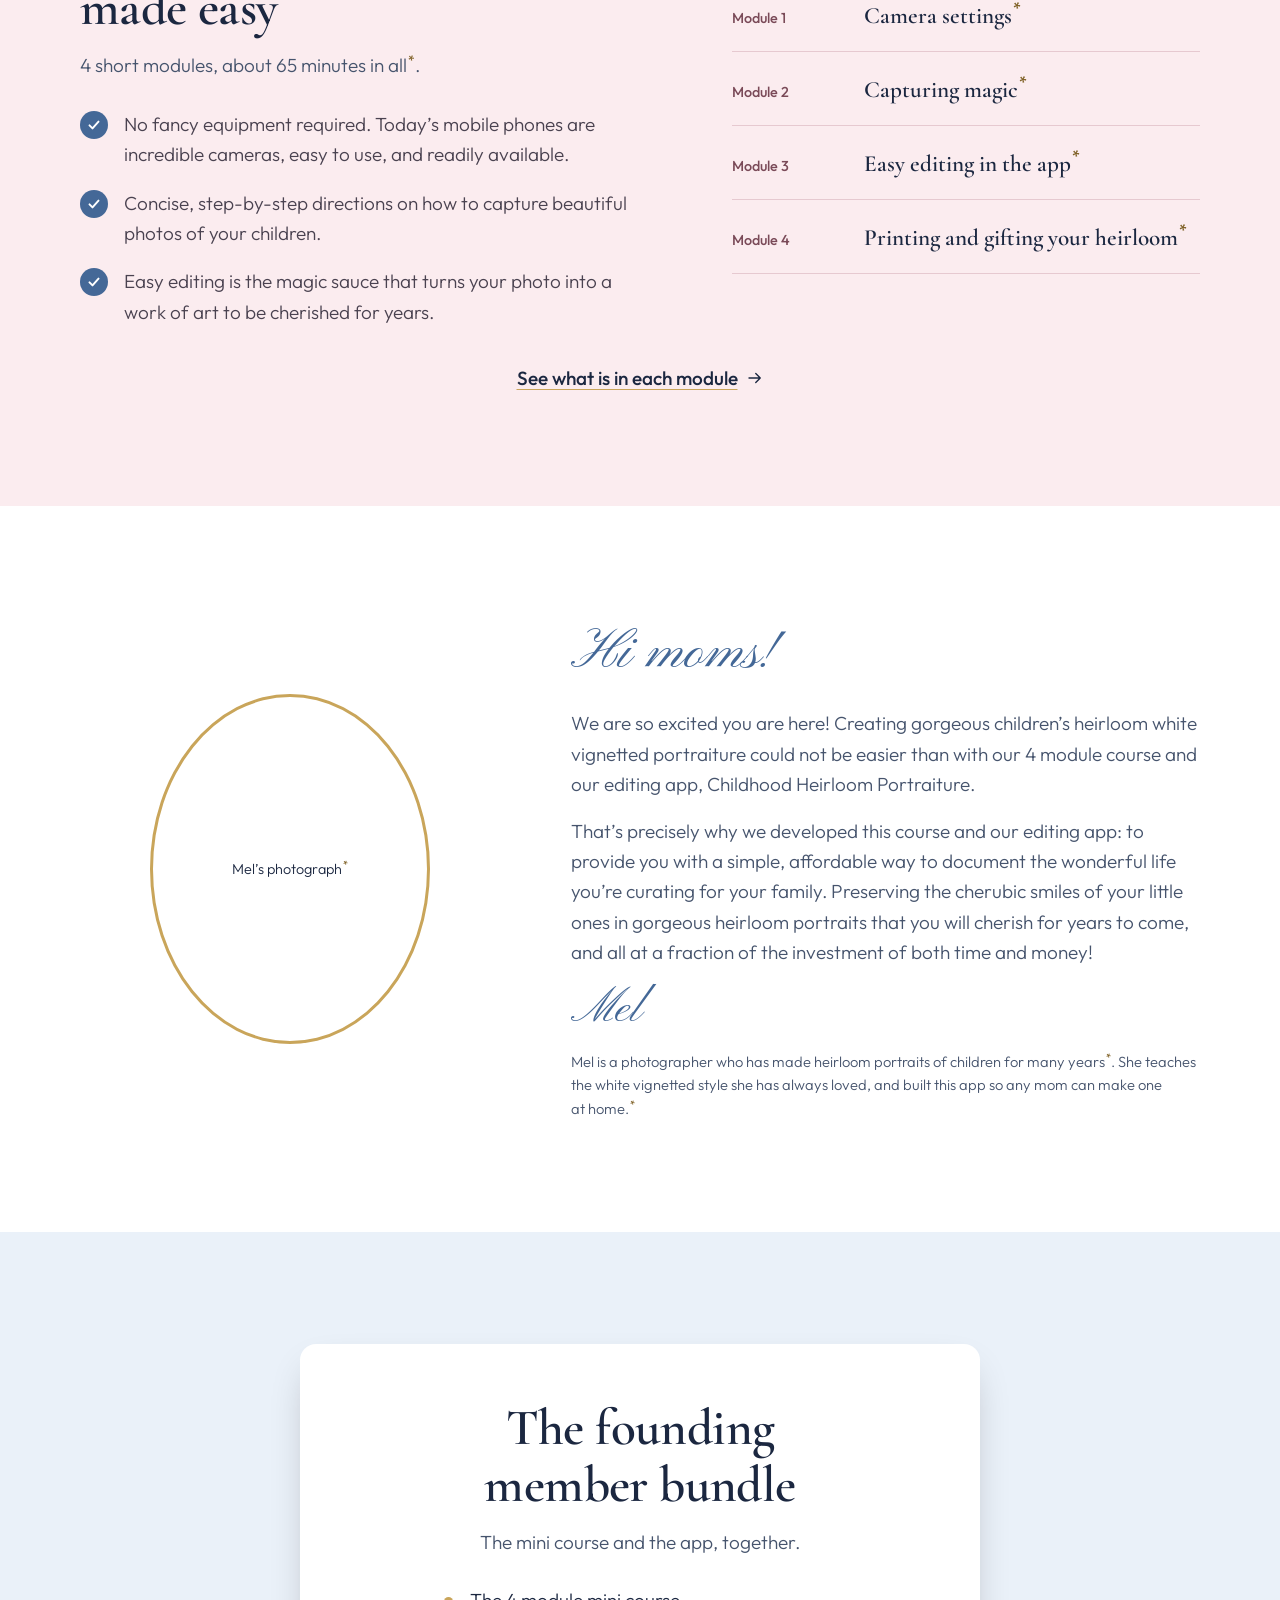
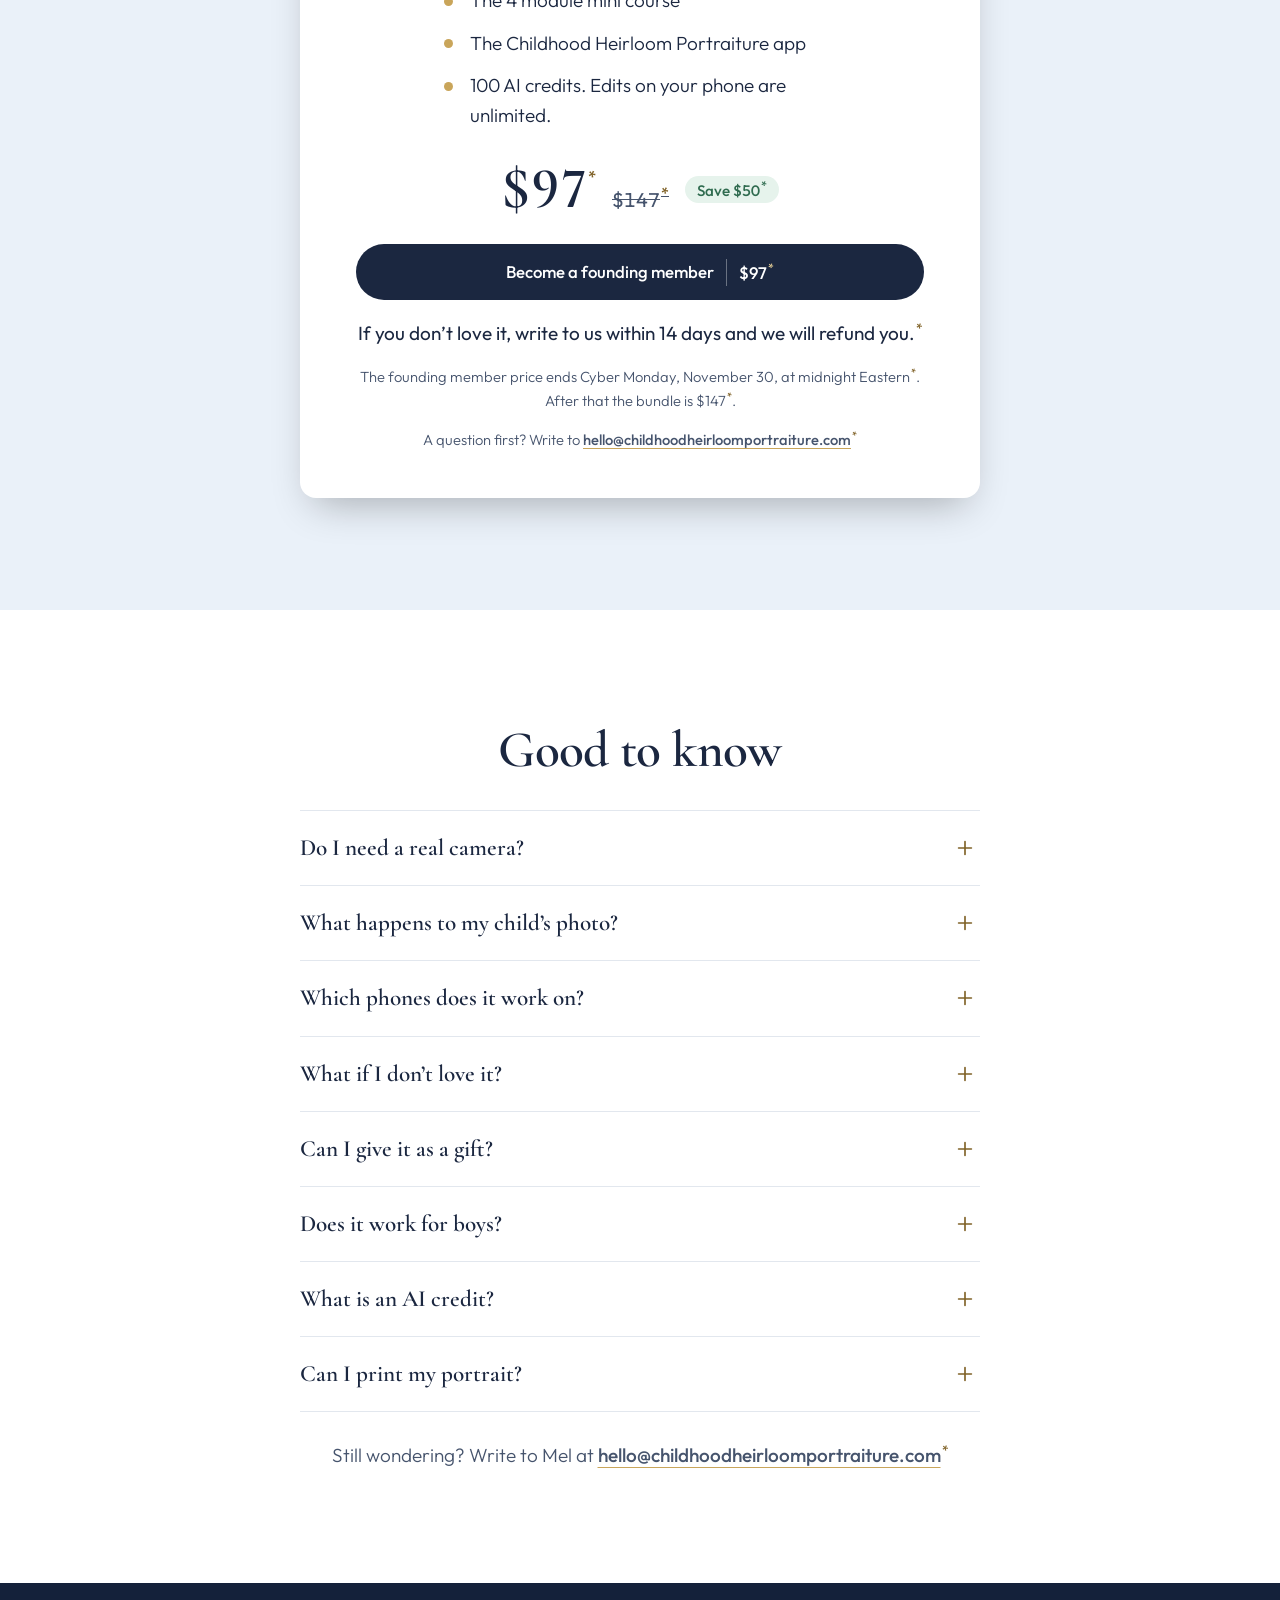
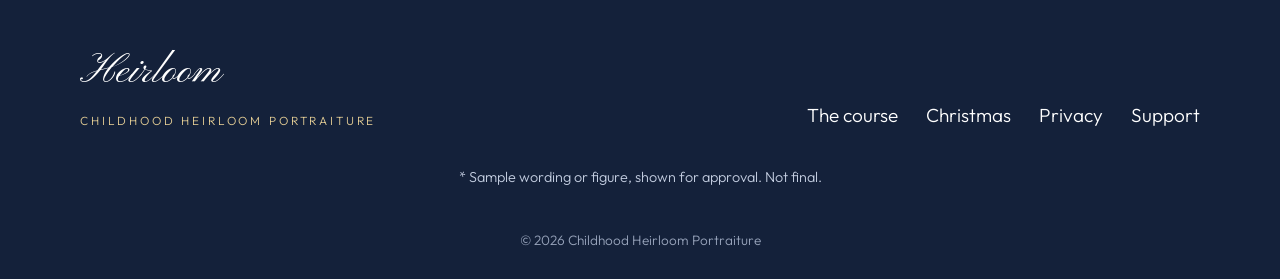
==== commit dbaa46f4: "Patterns from the reference research: offer bar, price in the button, three numbered app screens wit" ====
--- a/index.html
+++ b/index.html
@@ -18,6 +18,7 @@
 <link rel="stylesheet" href="styles.css">
 </head>
 <body>
+<a class="bar" href="#offer">Founding member price $97<sup class="ast" title="Sample, needs approval">*</sup> until Cyber Monday, November 30. <span>See the bundle</span></a>
 
 <header class="top" id="top">
   <a class="brand" href="#top" aria-label="Childhood Heirloom Portraiture, home">
@@ -44,13 +45,13 @@
       <h1>Turn a phone photo into an <em>heirloom</em> portrait.</h1>
       <p class="lede">A mini course and an app for the classic Southern white vignette portrait of your child, made at home, on your phone.</p>
       <div class="actions">
-        <a class="btn btn-ink" href="#offer">Get the app and mini course</a>
+        <a class="btn btn-ink" href="#offer">Get the app and mini course <span class="btn-price">$97<sup class="ast" title="Sample, needs approval">*</sup></span></a>
         <a class="link-arrow" href="#how">See how it works <svg viewBox="0 0 24 24" width="18" height="18" aria-hidden="true"><path d="M4 12h15M13 6l6 6-6 6" fill="none" stroke="currentColor" stroke-width="1.8" stroke-linecap="round" stroke-linejoin="round"/></svg></a>
       </div>
       <ul class="ticks">
-        <li>No fancy equipment</li>
+        <li>Works with the phone you have</li>
+        <li>No camera skill needed</li>
         <li>For girls and boys</li>
-        <li>Color and black and white</li>
       </ul>
     </div>
 
@@ -106,23 +107,23 @@
 <!-- 4. The app -->
 <section class="band band-night" id="app">
   <div class="wrap">
-    <h2 class="center on-dark">Everything the portrait needs, one tap at a time</h2>
+    <h2 class="center on-dark">Three taps from phone photo to portrait</h2>
     <div class="phones">
       <figure class="phone-card">
         <div class="phone"><img src="assets/img/screen-cutout.jpg" alt="The app's cutout step: the child is selected and outlined" loading="lazy" width="620" height="1342"></div>
-        <figcaption><strong>Tap your child.</strong> Everyone else is gone, and the background with them.</figcaption>
+        <figcaption><strong><span class="num">1</span> Tap your child.</strong> Everyone else is gone, and the background with them.</figcaption>
       </figure>
       <figure class="phone-card">
         <div class="phone"><img src="assets/img/screen-wardrobe.jpg" alt="The app's wardrobe step with heirloom outfits and bows" loading="lazy" width="620" height="1342"></div>
-        <figcaption><strong>Dress them in heirloom outfits.</strong> For girls and for boys, with the bows.</figcaption>
+        <figcaption><strong><span class="num">2</span> Dress them in heirloom outfits.</strong> For girls and for boys, with the bows.</figcaption>
       </figure>
       <figure class="phone-card">
         <div class="phone"><img src="assets/img/screen-vignette.jpg" alt="The app's vignette step with an oval fade around the child" loading="lazy" width="620" height="1342"></div>
-        <figcaption><strong>The soft white vignette.</strong> Oval fades and the Soft Halo, done for you.</figcaption>
-      </figure>
-      <figure class="phone-card">
-        <div class="phone"><img src="assets/img/screen-saved.jpg" alt="The app's saved screen showing the portrait in color and in black and white" loading="lazy" width="620" height="1342"></div>
-        <figcaption><strong>Save both.</strong> Color and black and white, ready to print.</figcaption>
+        <figcaption><strong><span class="num">3</span> The soft white vignette.</strong> Oval fades and the Soft Halo, done for you.</figcaption>
+      </figure>
+      <figure class="phone-card finished">
+        <div class="finished-frame"><img src="assets/img/portrait-1.jpg" alt="The finished heirloom portrait of a little girl with a white bow" loading="lazy" width="640" height="800"></div>
+        <figcaption><strong>And there she is.</strong> In color and in black and white, ready to print.</figcaption>
       </figure>
     </div>
   </div>
@@ -147,11 +148,19 @@
   </div>
 </section>
 
+<section class="strip">
+  <div class="wrap strip-grid">
+    <p><strong>The founding member bundle.</strong> The mini course, the app and 100 AI credits. $97<sup class="ast" title="Sample, needs approval">*</sup> until Cyber Monday, November 30.</p>
+    <a class="btn btn-ink" href="#offer">See the bundle</a>
+  </div>
+</section>
+
 <!-- 6. The mini course -->
 <section class="band band-blush" id="course">
   <div class="wrap course-grid">
     <div>
       <h2>Heirloom portraiture made easy</h2>
+      <p class="sub">4 short modules, about 65 minutes in all<sup class="ast" title="Sample, needs approval">*</sup>.</p>
       <ul class="checks">
         <li>No fancy equipment required. Today’s mobile phones are incredible cameras, easy to use, and readily available.</li>
         <li>Concise, step-by-step directions on how to capture beautiful photos of your children.</li>
@@ -193,11 +202,11 @@
         <li>The Childhood Heirloom Portraiture app</li>
         <li>100 AI credits. Edits on your phone are unlimited.</li>
       </ul>
-      <p class="price"><span class="price-now">$97<sup class="ast" title="Sample, needs approval">*</sup></span> <span class="price-was"><span class="sr">Regular price </span>$147<sup class="ast" title="Sample, needs approval">*</sup></span></p>
-      <p class="countdown" id="countdown" data-deadline="2026-11-30T23:59:59-05:00" aria-live="off">Ends Cyber Monday, November 30, at midnight Eastern<sup class="ast" title="Sample, needs approval">*</sup></p>
-      <a class="btn btn-ink btn-wide" href="welcome.html" data-needs-approval="checkout link">Become a founding member</a>
-      <p class="small center">Secure checkout<sup class="ast" title="Sample, needs approval">*</sup>. After Cyber Monday the bundle is $147<sup class="ast" title="Sample, needs approval">*</sup>.</p>
-      
+      <p class="price"><span class="price-now">$97<sup class="ast" title="Sample, needs approval">*</sup></span> <span class="price-was"><span class="sr">Regular price </span>$147<sup class="ast" title="Sample, needs approval">*</sup></span> <span class="price-save">Save $50<sup class="ast" title="Sample, needs approval">*</sup></span></p>
+      <a class="btn btn-ink btn-wide" href="welcome.html" data-needs-approval="checkout link">Become a founding member <span class="btn-price">$97<sup class="ast" title="Sample, needs approval">*</sup></span></a>
+      <p class="promise">If you don’t love it, write to us within 14 days and we will refund you.<sup class="ast" title="Sample, needs approval">*</sup></p>
+      <p class="small center">The founding member price ends Cyber Monday, November 30, at midnight Eastern<sup class="ast" title="Sample, needs approval">*</sup>. After that the bundle is $147<sup class="ast" title="Sample, needs approval">*</sup>.</p>
+      <p class="small center">A question first? Write to <a class="mail" href="mailto:hello@childhoodheirloomportraiture.com">hello@childhoodheirloomportraiture.com</a><sup class="ast" title="Sample, needs approval">*</sup></p>
     </div>
   </div>
 </section>
@@ -208,13 +217,15 @@
     <h2 class="center">Good to know</h2>
     <div class="faq">
       <details><summary>Do I need a real camera?</summary><p>No. Your phone is all you need. The course shows you the few settings to change.</p></details>
+      <details><summary>What happens to my child’s photo?</summary><p>Your photo stays on your phone. When you use an AI step, the photo is sent for that one edit and is not kept afterward.<sup class="ast" title="Sample, needs approval">*</sup></p></details>
+      <details><summary>Which phones does it work on?</summary><p>The app is made for iPhone first<sup class="ast" title="Sample, needs approval">*</sup>. An Android version follows<sup class="ast" title="Sample, needs approval">*</sup>.</p></details>
+      <details><summary>What if I don’t love it?</summary><p>Write to us within 14 days and we will refund you.<sup class="ast" title="Sample, needs approval">*</sup></p></details>
+      <details><summary>Can I give it as a gift?</summary><p>Yes. Buy the bundle and forward your welcome email to her<sup class="ast" title="Sample, needs approval">*</sup>. See the <a href="christmas.html">Christmas page</a> for ideas.</p></details>
       <details><summary>Does it work for boys?</summary><p>Yes. There are heirloom outfits for boys and for girls.</p></details>
       <details><summary>What is an AI credit?</summary><p>Some steps, like changing the outfit, use AI. Each of those uses one credit. Everything else you do on your phone is unlimited.</p></details>
       <details><summary>Can I print my portrait?</summary><p>Yes. Upscale it to 4K in the app first, then print it wherever you like.</p></details>
-      <details><summary>iPhone or Android?</summary><p>The app is made for iPhone first<sup class="ast" title="Sample, needs approval">*</sup>. An Android version follows<sup class="ast" title="Sample, needs approval">*</sup>.</p></details>
-      <details><summary>Is my child’s photo kept?</summary><p>Your photo stays on your phone. When you use an AI step, the photo is sent for that one edit and is not kept afterward.<sup class="ast" title="Sample, needs approval">*</sup></p></details>
-      <details><summary>What if it is not for me?</summary><p>Write to us within 14 days<sup class="ast" title="Sample, needs approval">*</sup> and we will make it right.<sup class="ast" title="Sample, needs approval">*</sup></p></details>
-    </div>
+    </div>
+    <p class="ask">Still wondering? Write to Mel at <a class="mail" href="mailto:hello@childhoodheirloomportraiture.com">hello@childhoodheirloomportraiture.com</a><sup class="ast" title="Sample, needs approval">*</sup></p>
   </div>
 </section>
 
--- a/styles.css
+++ b/styles.css
@@ -220,7 +220,6 @@
 .price { display: flex; align-items: baseline; justify-content: center; gap: 16px; }
 .price-now { font-size: 3.6rem; }
 .price-was { font-family: var(--sans); font-weight: 400; font-size: 1.25rem; color: var(--ink-soft); text-decoration: line-through; text-decoration-thickness: 1px; }
-.countdown { text-align: center; font-weight: 500; color: #7a4a58; margin: -8px 0 24px; font-variant-numeric: tabular-nums; }
 
 /* course lessons and the welcome steps: an open, ruled list */
 .lessons { list-style: none; padding: 0; margin: 36px 0 0; }
@@ -238,3 +237,27 @@
 .dates li:last-child { border-bottom: 1px solid var(--line); }
 .dates strong { font-family: var(--serif); font-size: 1.3rem; font-weight: 600; }
 .dates span { color: var(--ink-soft); }
+
+/* patterns taken from the reference sites (see ../INSPIRATION.md) */
+.bar { display: block; text-align: center; padding: 10px 16px; background: var(--night); color: #fff; font-size: 0.92rem; font-weight: 400; text-decoration: none; }
+.bar span { text-decoration: underline; text-decoration-color: var(--gold-lt); text-underline-offset: 0.22em; margin-left: 6px; white-space: nowrap; }
+.bar .ast { color: var(--gold-lt); }
+.btn-price { margin-left: 12px; padding-left: 12px; border-left: 1px solid rgba(255, 255, 255, 0.35); font-variant-numeric: lining-nums; }
+.btn .ast { color: var(--gold-lt); }
+.price-save { font-family: var(--sans); font-size: 0.95rem; font-weight: 500; color: #2f6b4f; background: #e6f3ec; padding: 4px 12px; border-radius: 999px; align-self: center; }
+.price-save .ast { color: #2f6b4f; }
+.promise { text-align: center; margin-top: 18px; font-weight: 400; }
+.ask { margin-top: 28px; text-align: center; color: var(--ink-soft); }
+.num { display: inline-block; font-family: var(--serif); color: var(--gold-lt); margin-right: 6px; }
+.finished-frame { aspect-ratio: 620 / 1341; display: grid; place-items: center; }
+.finished-frame img { width: 100%; aspect-ratio: 4 / 5; object-fit: cover; border-radius: 50%; border: 5px solid var(--gold); background: #fff; }
+.strip { background: var(--sky); padding: 28px 22px; }
+.strip-grid { display: grid; gap: 16px; align-items: center; }
+.strip p { color: var(--ink); }
+.strip strong { font-family: var(--serif); font-size: 1.3rem; font-weight: 600; }
+@media (min-width: 720px) {
+  .strip { padding: 30px 40px; }
+  .strip-grid { grid-template-columns: 1fr auto; gap: 32px; }
+}
+.price .ast { font-size: 1.05rem; vertical-align: top; position: relative; top: 0.5em; }
+.price-save .ast, .price-was .ast { font-size: 0.8em; top: 0; vertical-align: super; }
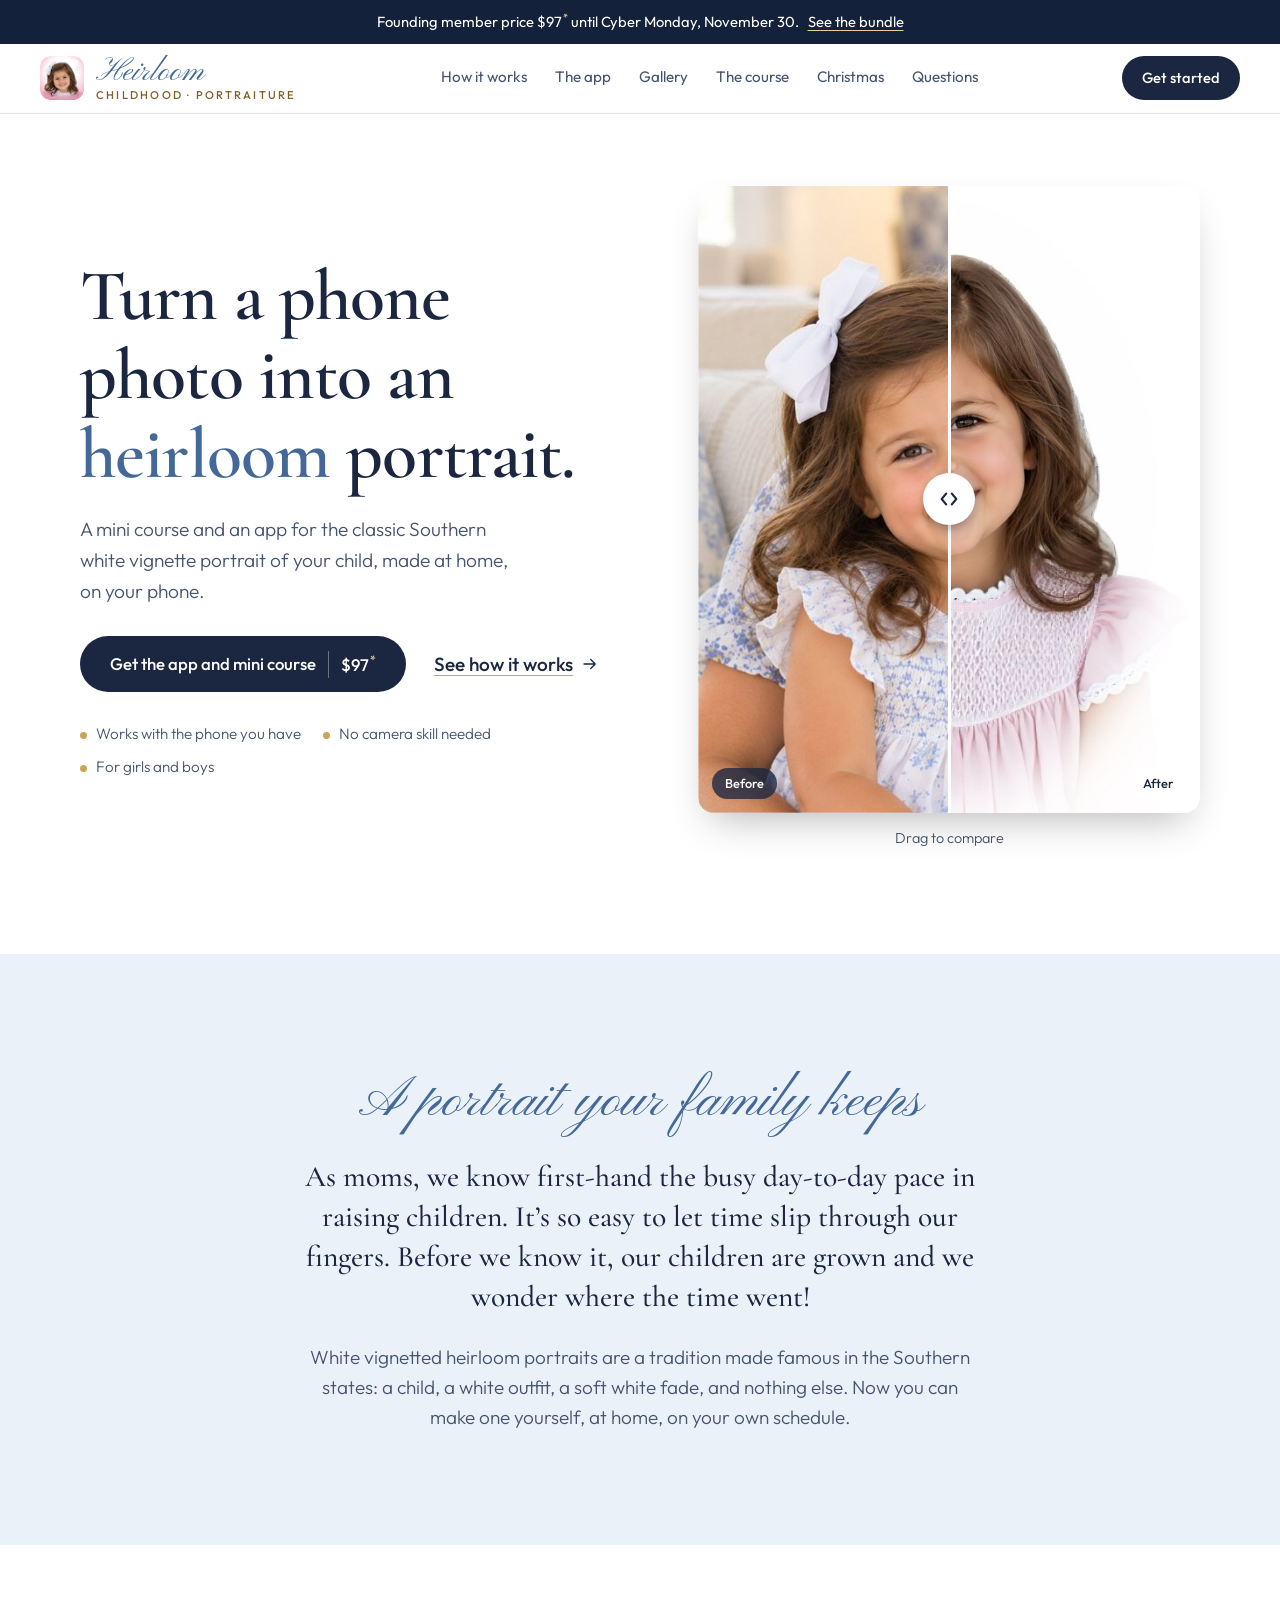
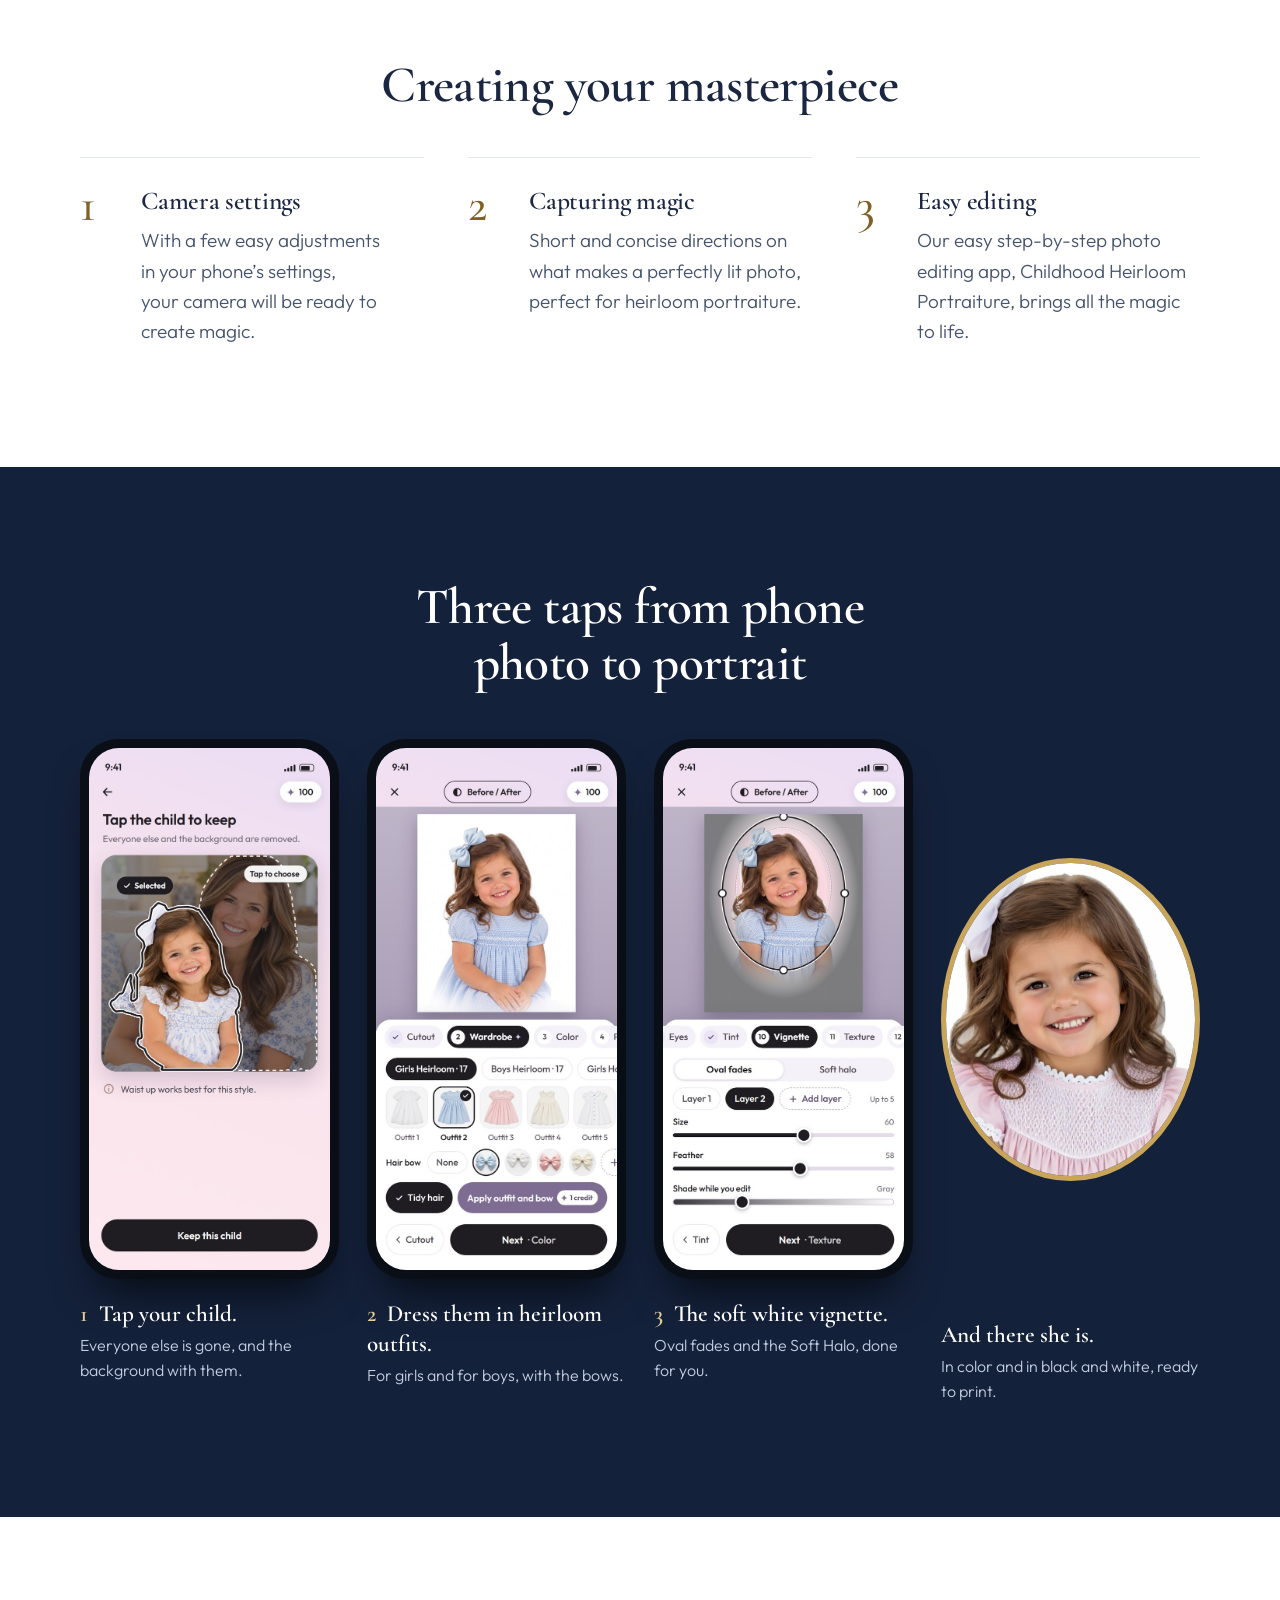
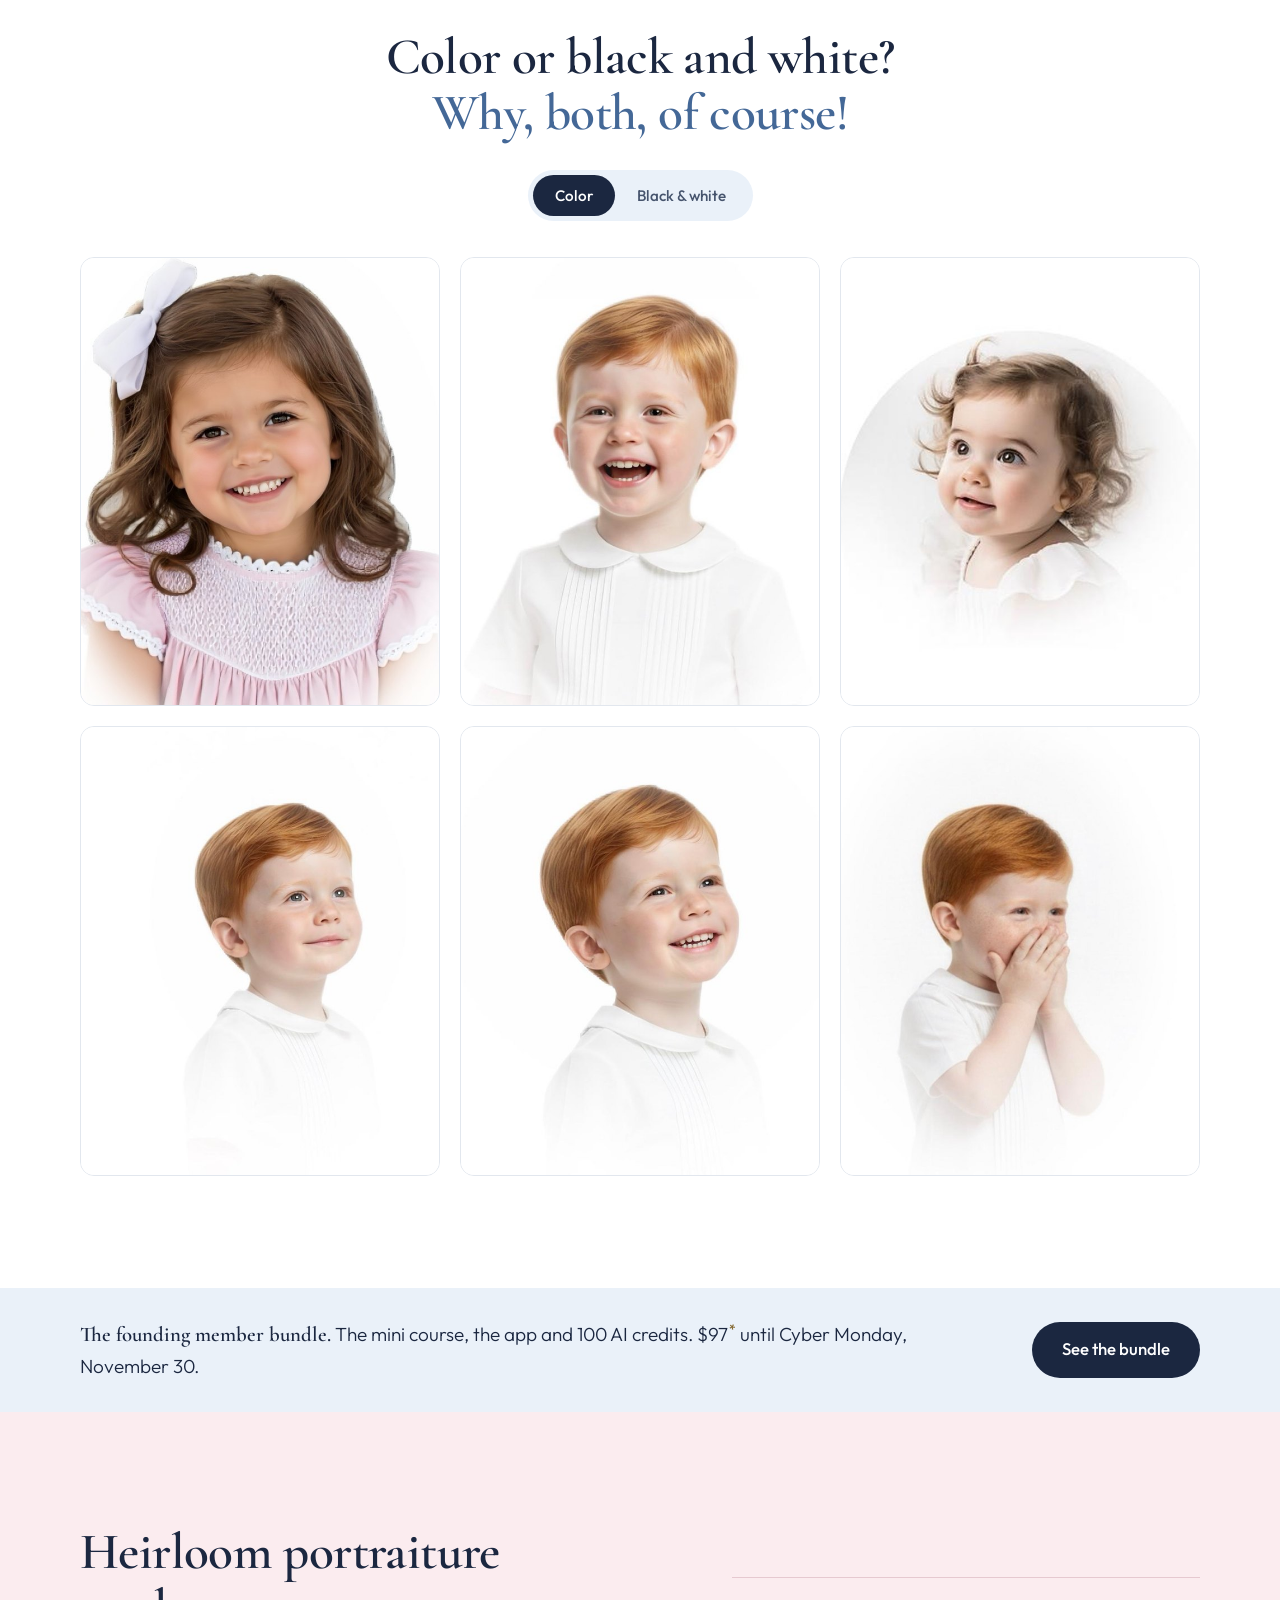
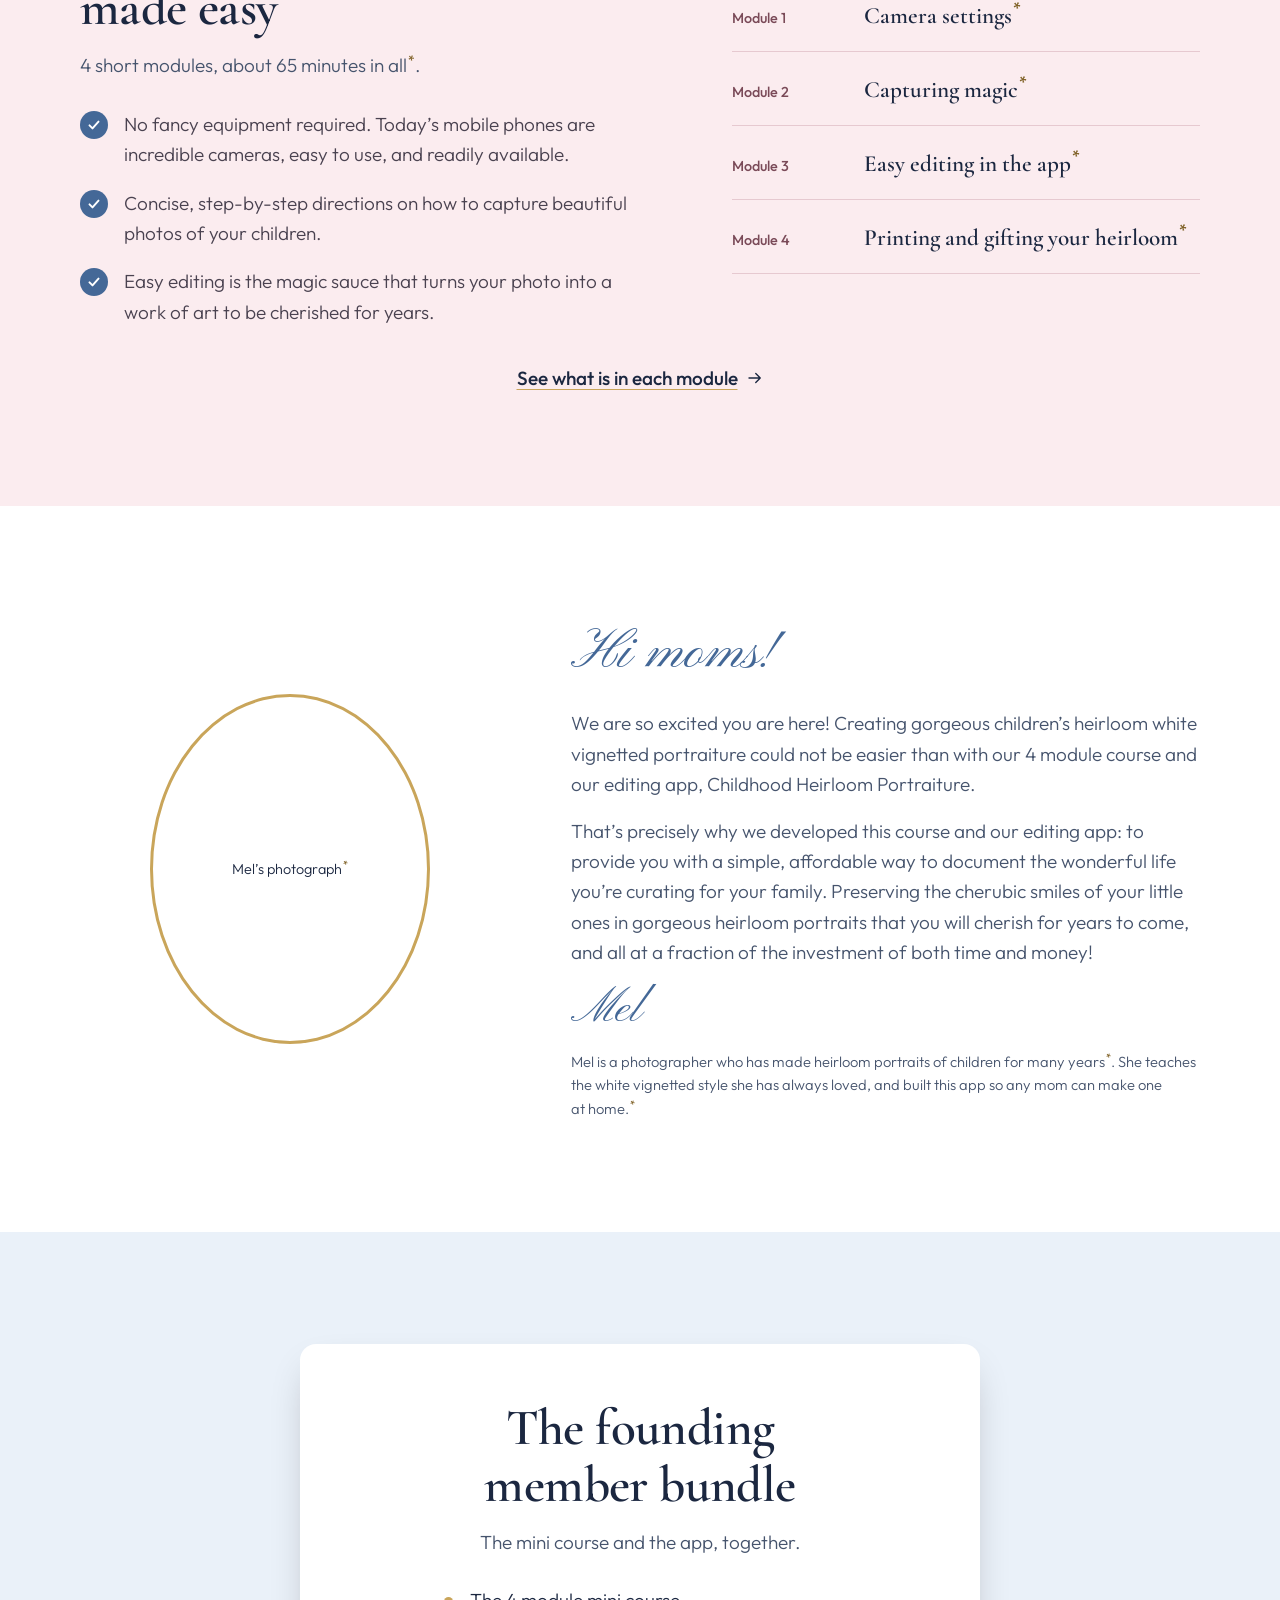
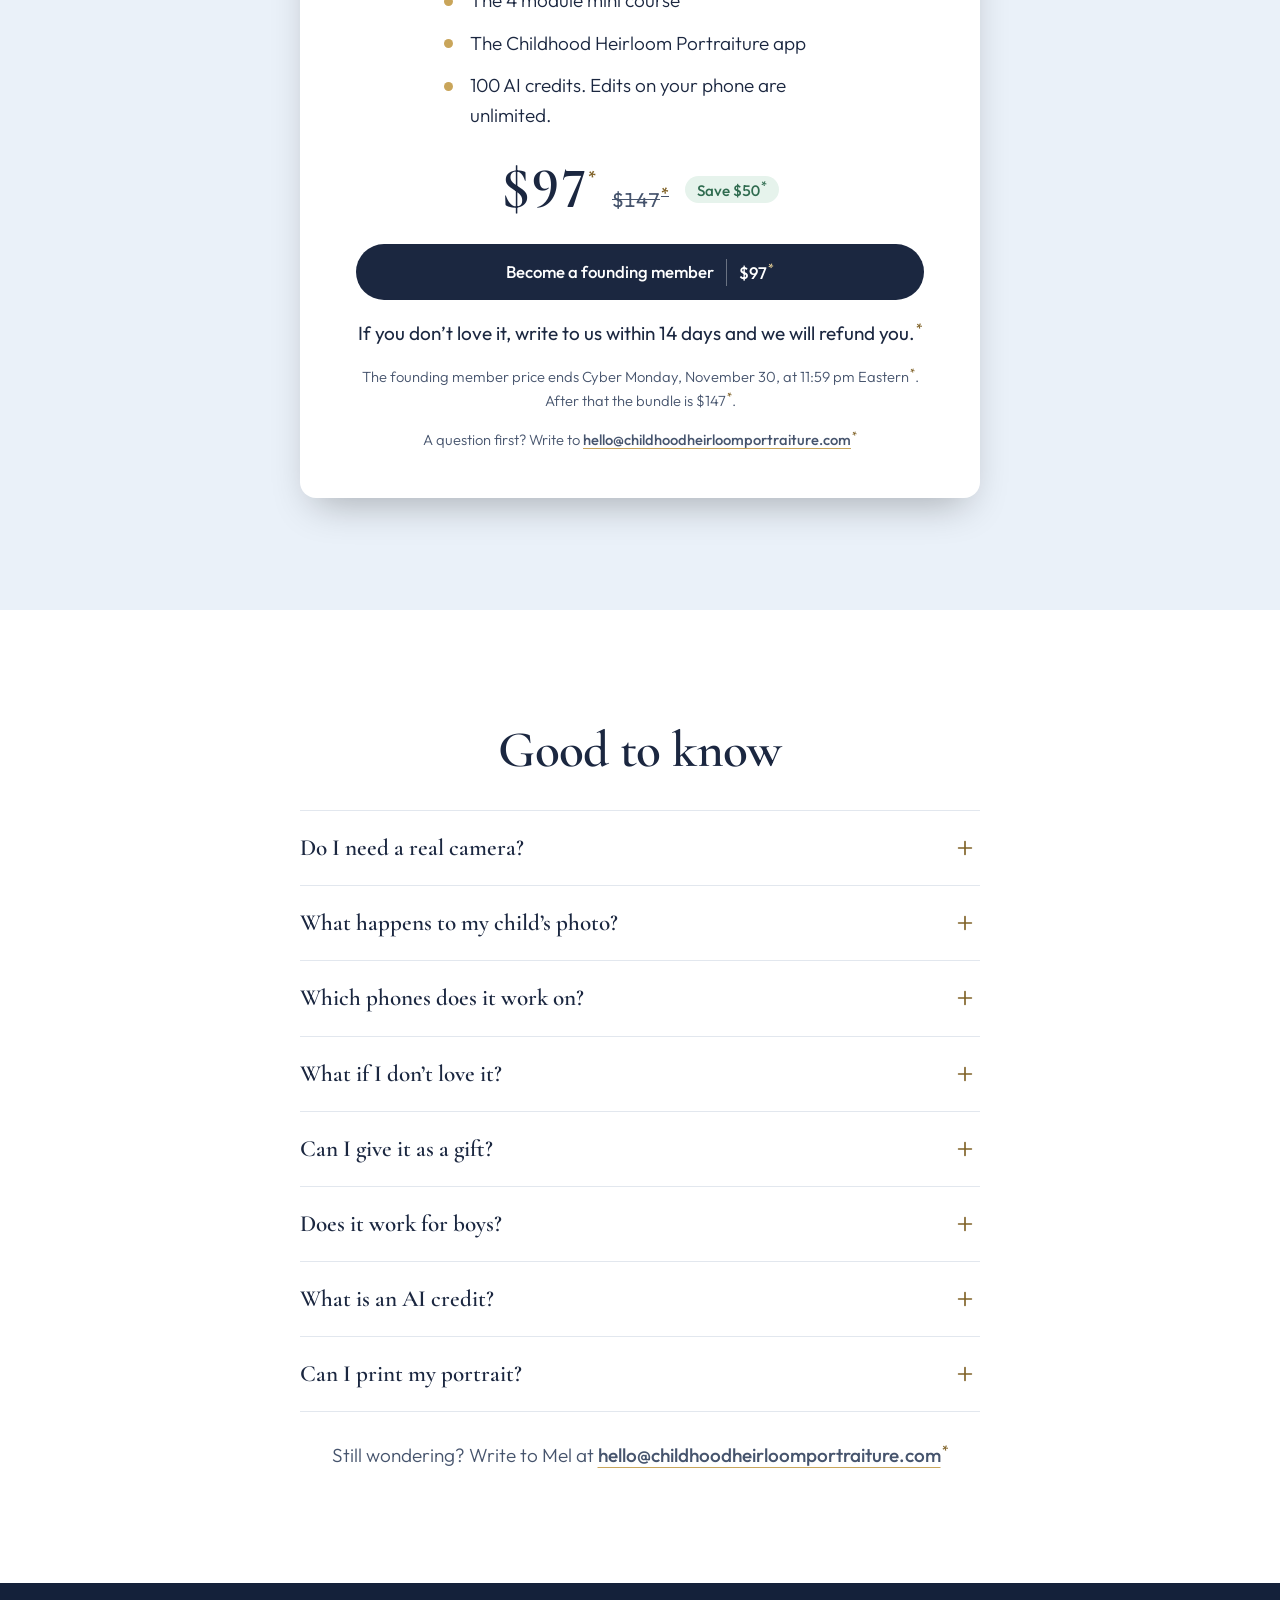
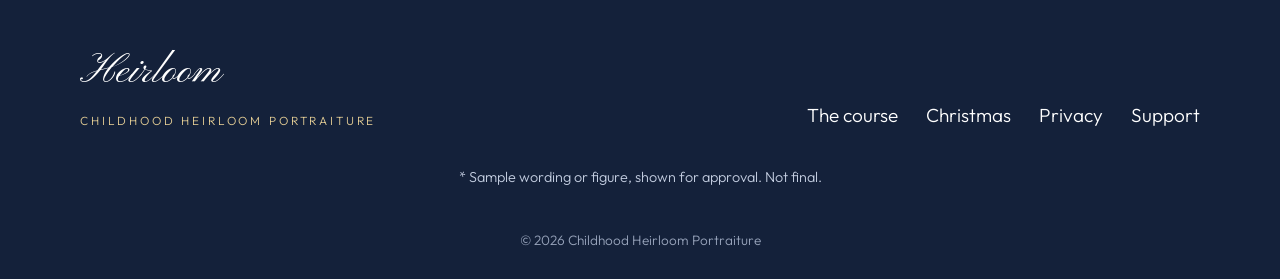
==== commit 73d881fa: "Deadline as 11:59 pm Eastern; 4K upscale marked as a sample claim Co-Authored-By: Claude Fable 5.2 <" ====
--- a/index.html
+++ b/index.html
@@ -205,7 +205,7 @@
       <p class="price"><span class="price-now">$97<sup class="ast" title="Sample, needs approval">*</sup></span> <span class="price-was"><span class="sr">Regular price </span>$147<sup class="ast" title="Sample, needs approval">*</sup></span> <span class="price-save">Save $50<sup class="ast" title="Sample, needs approval">*</sup></span></p>
       <a class="btn btn-ink btn-wide" href="welcome.html" data-needs-approval="checkout link">Become a founding member <span class="btn-price">$97<sup class="ast" title="Sample, needs approval">*</sup></span></a>
       <p class="promise">If you don’t love it, write to us within 14 days and we will refund you.<sup class="ast" title="Sample, needs approval">*</sup></p>
-      <p class="small center">The founding member price ends Cyber Monday, November 30, at midnight Eastern<sup class="ast" title="Sample, needs approval">*</sup>. After that the bundle is $147<sup class="ast" title="Sample, needs approval">*</sup>.</p>
+      <p class="small center">The founding member price ends Cyber Monday, November 30, at 11:59 pm Eastern<sup class="ast" title="Sample, needs approval">*</sup>. After that the bundle is $147<sup class="ast" title="Sample, needs approval">*</sup>.</p>
       <p class="small center">A question first? Write to <a class="mail" href="mailto:hello@childhoodheirloomportraiture.com">hello@childhoodheirloomportraiture.com</a><sup class="ast" title="Sample, needs approval">*</sup></p>
     </div>
   </div>
@@ -223,7 +223,7 @@
       <details><summary>Can I give it as a gift?</summary><p>Yes. Buy the bundle and forward your welcome email to her<sup class="ast" title="Sample, needs approval">*</sup>. See the <a href="christmas.html">Christmas page</a> for ideas.</p></details>
       <details><summary>Does it work for boys?</summary><p>Yes. There are heirloom outfits for boys and for girls.</p></details>
       <details><summary>What is an AI credit?</summary><p>Some steps, like changing the outfit, use AI. Each of those uses one credit. Everything else you do on your phone is unlimited.</p></details>
-      <details><summary>Can I print my portrait?</summary><p>Yes. Upscale it to 4K in the app first, then print it wherever you like.</p></details>
+      <details><summary>Can I print my portrait?</summary><p>Yes. Upscale it to 4K in the app first<sup class="ast" title="Sample, needs approval">*</sup>, then print it wherever you like.</p></details>
     </div>
     <p class="ask">Still wondering? Write to Mel at <a class="mail" href="mailto:hello@childhoodheirloomportraiture.com">hello@childhoodheirloomportraiture.com</a><sup class="ast" title="Sample, needs approval">*</sup></p>
   </div>
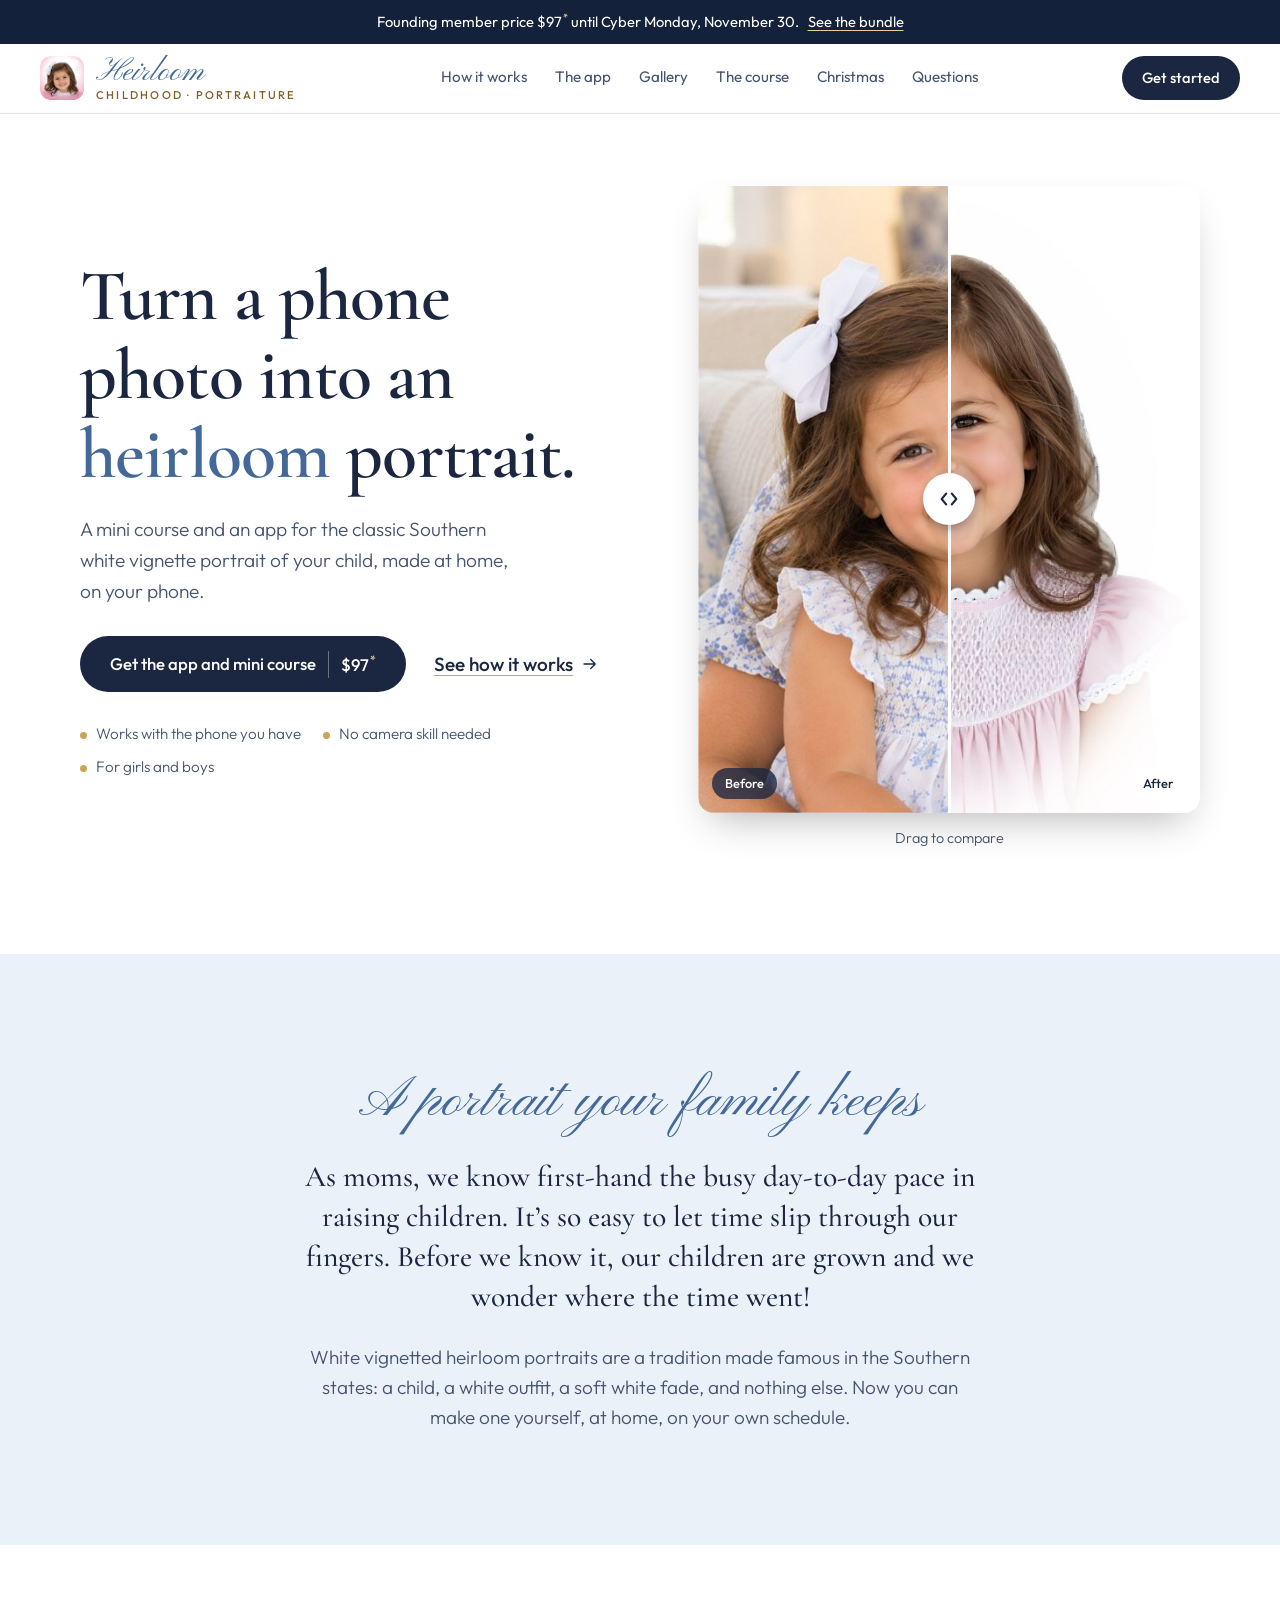
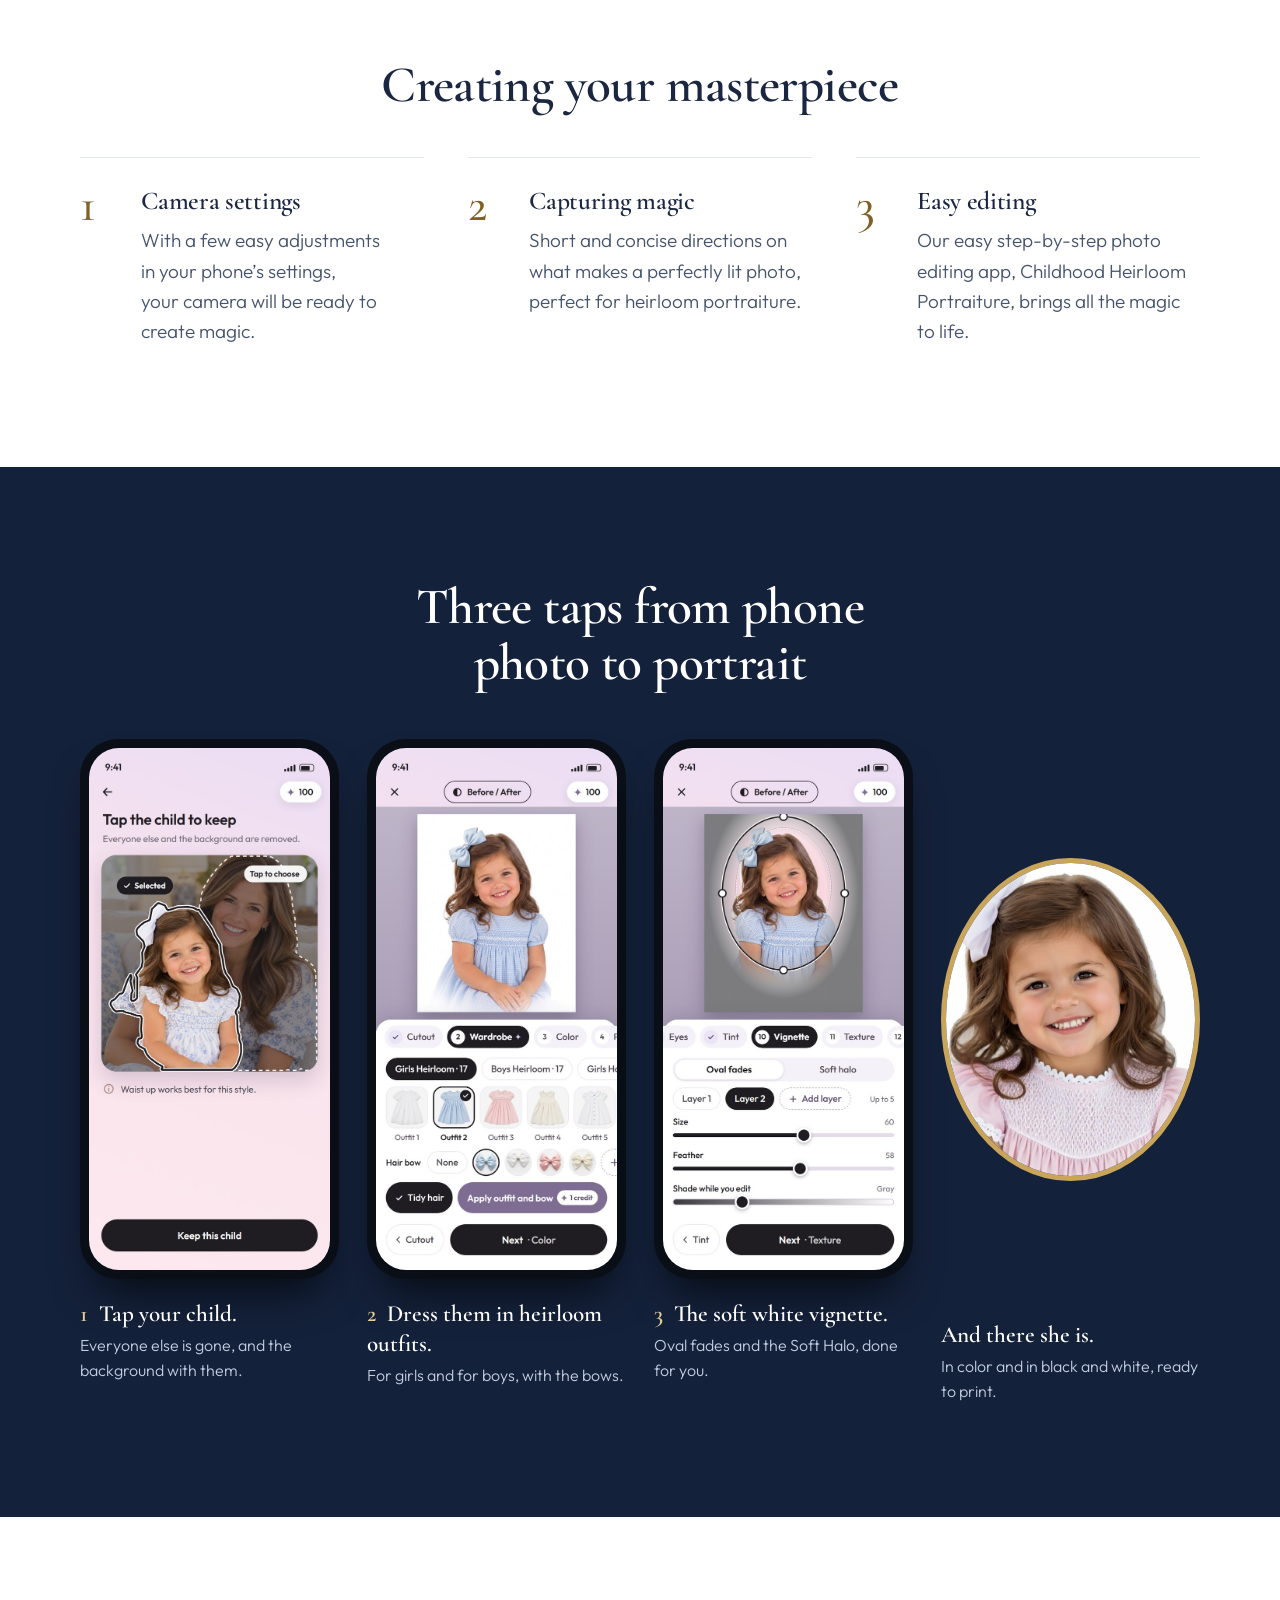
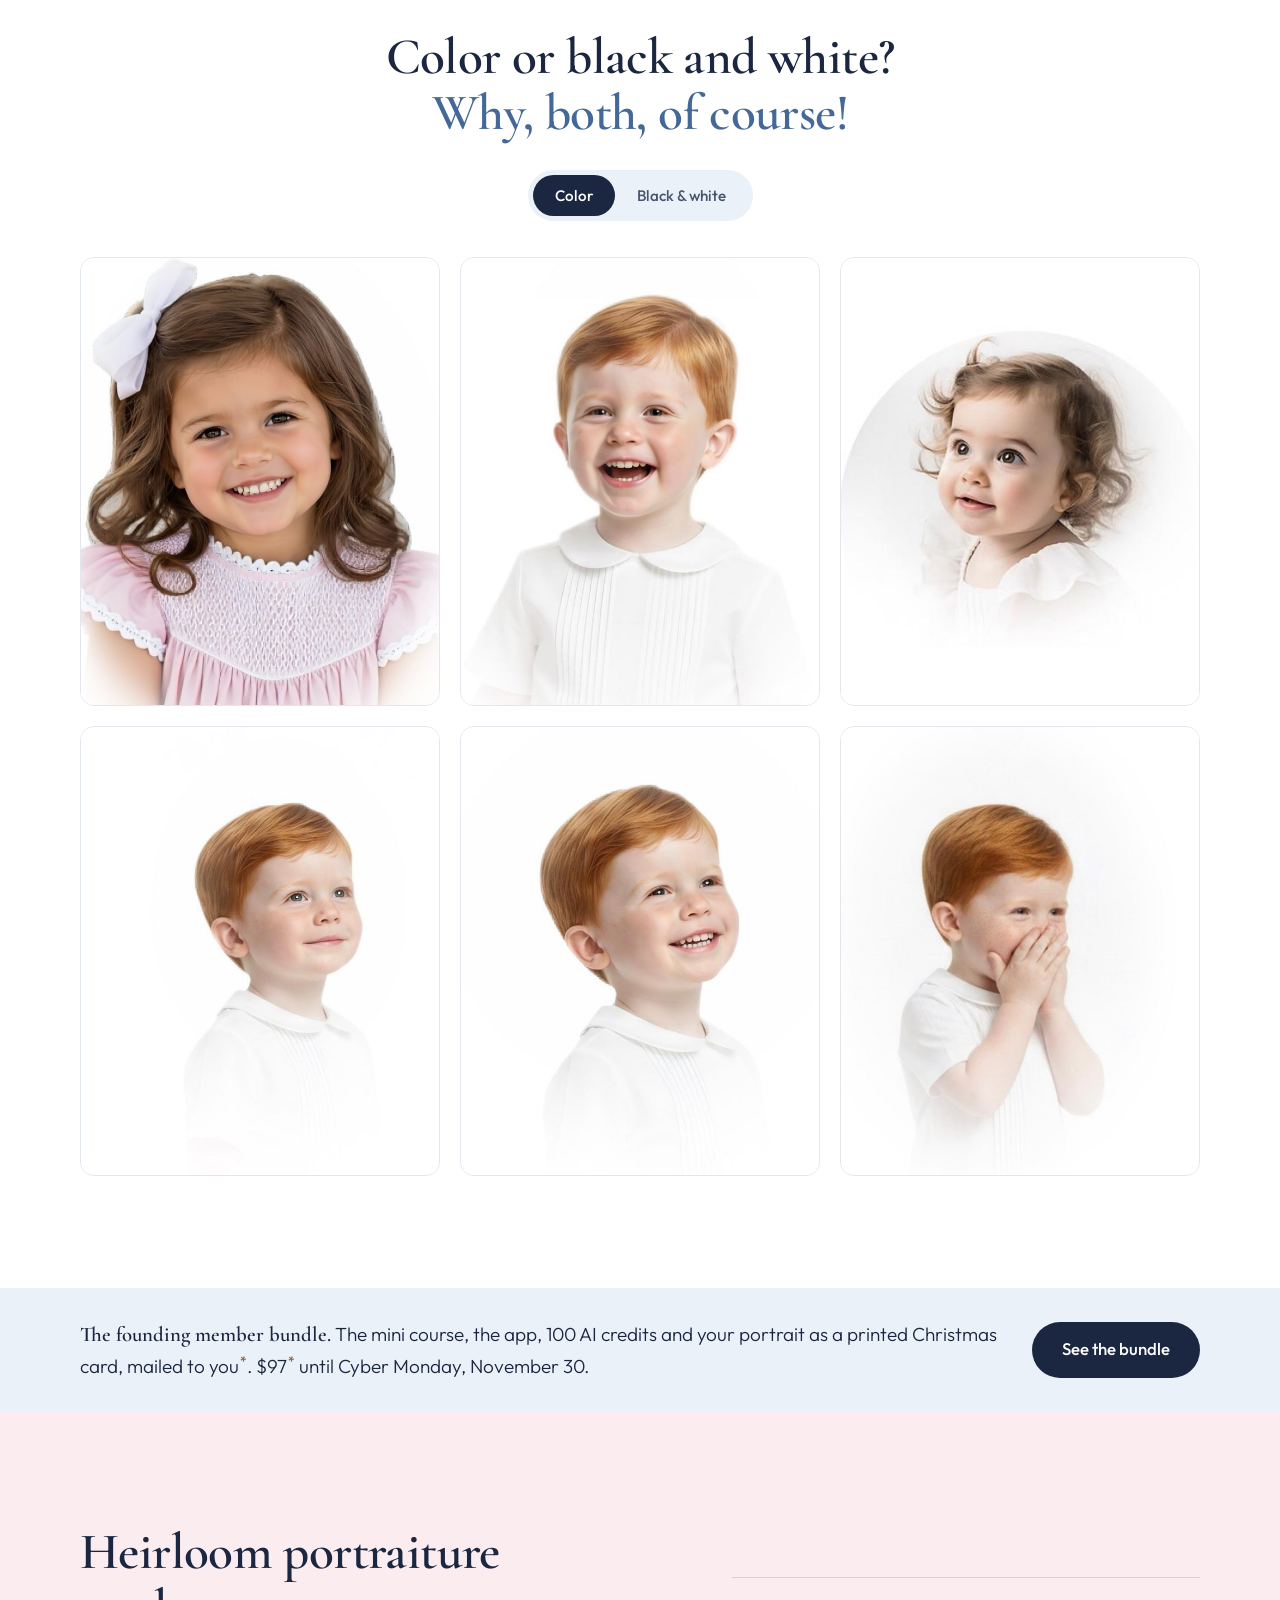
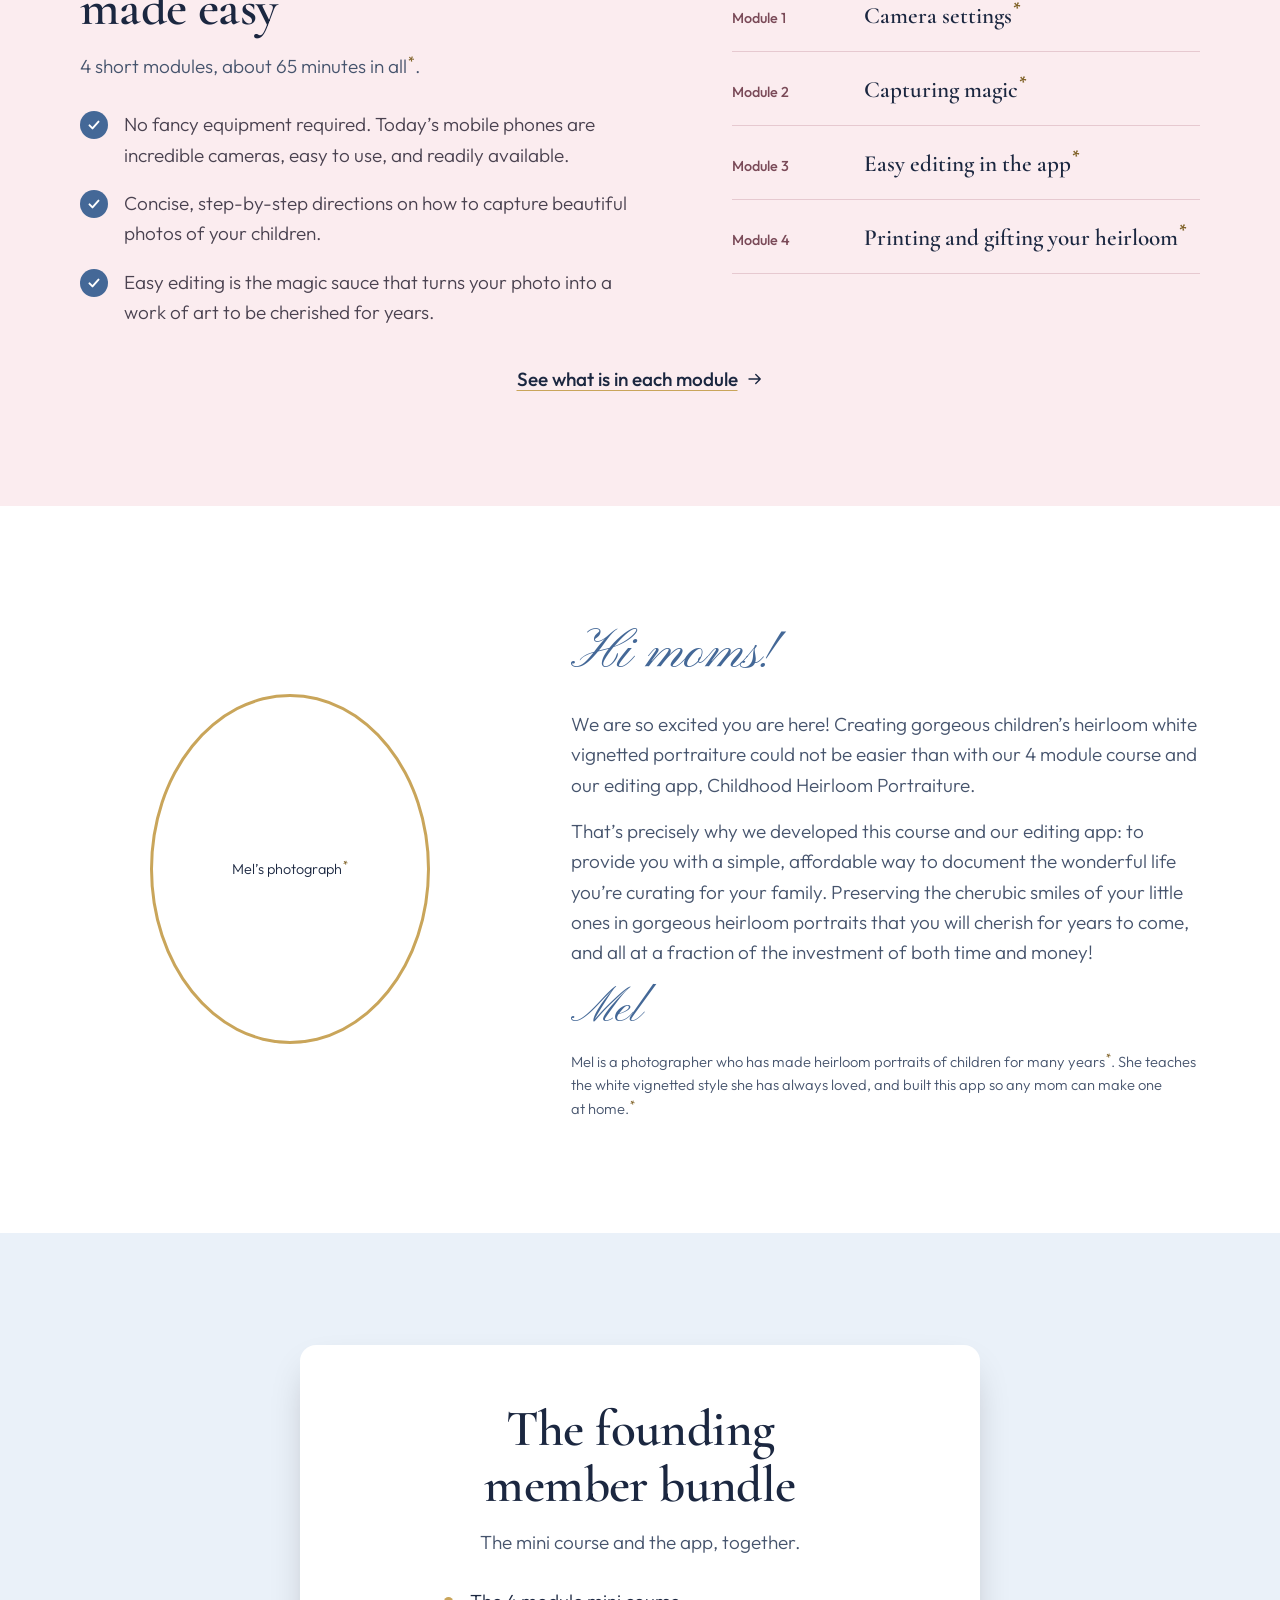
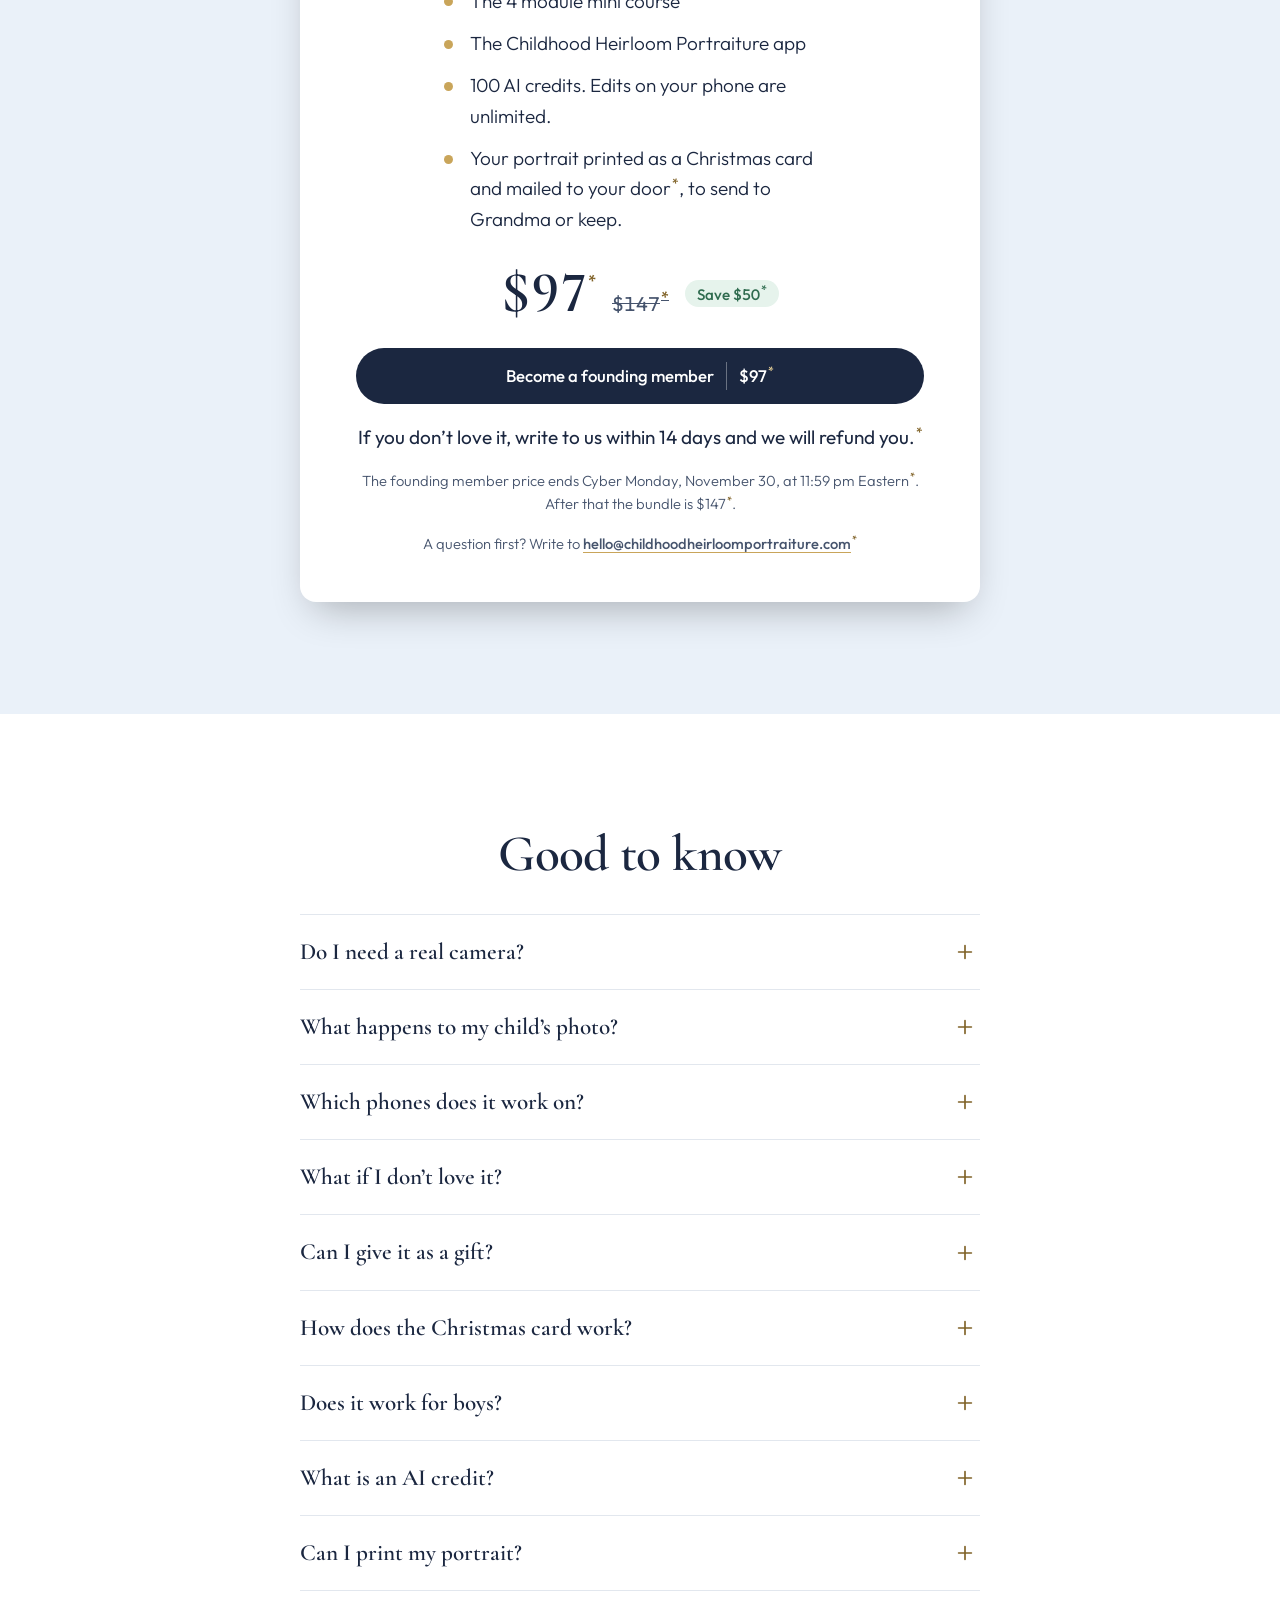
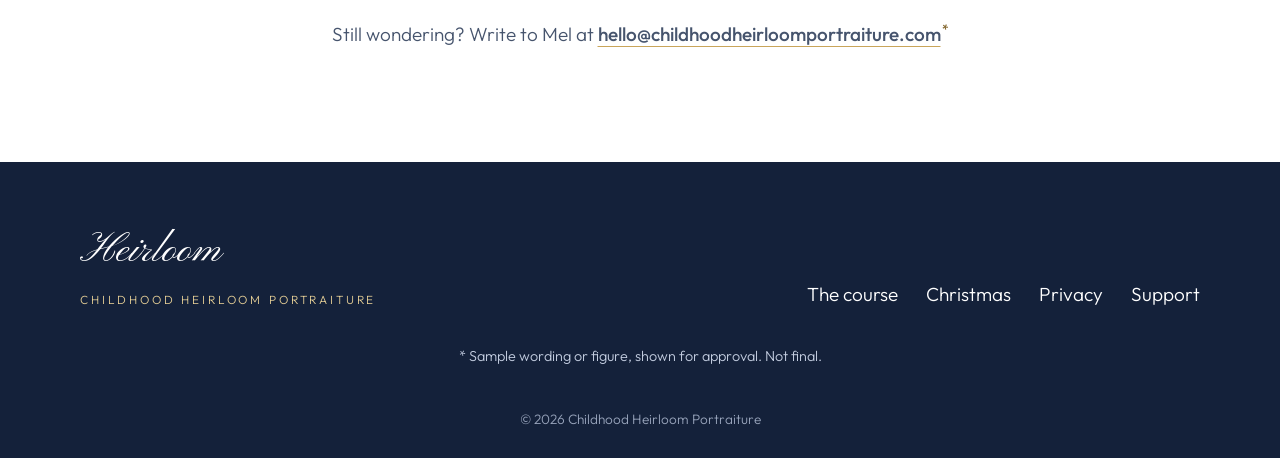
==== commit 5ef2a98f: "Offer: portrait printed as a Christmas card and mailed to the buyer (sample, marked) Co-Authored-By:" ====
--- a/index.html
+++ b/index.html
@@ -150,7 +150,7 @@
 
 <section class="strip">
   <div class="wrap strip-grid">
-    <p><strong>The founding member bundle.</strong> The mini course, the app and 100 AI credits. $97<sup class="ast" title="Sample, needs approval">*</sup> until Cyber Monday, November 30.</p>
+    <p><strong>The founding member bundle.</strong> The mini course, the app, 100 AI credits and your portrait as a printed Christmas card, mailed to you<sup class="ast" title="Sample, needs approval">*</sup>. $97<sup class="ast" title="Sample, needs approval">*</sup> until Cyber Monday, November 30.</p>
     <a class="btn btn-ink" href="#offer">See the bundle</a>
   </div>
 </section>
@@ -201,6 +201,7 @@
         <li>The 4 module mini course</li>
         <li>The Childhood Heirloom Portraiture app</li>
         <li>100 AI credits. Edits on your phone are unlimited.</li>
+        <li>Your portrait printed as a Christmas card and mailed to your door<sup class="ast" title="Sample, needs approval">*</sup>, to send to Grandma or keep.</li>
       </ul>
       <p class="price"><span class="price-now">$97<sup class="ast" title="Sample, needs approval">*</sup></span> <span class="price-was"><span class="sr">Regular price </span>$147<sup class="ast" title="Sample, needs approval">*</sup></span> <span class="price-save">Save $50<sup class="ast" title="Sample, needs approval">*</sup></span></p>
       <a class="btn btn-ink btn-wide" href="welcome.html" data-needs-approval="checkout link">Become a founding member <span class="btn-price">$97<sup class="ast" title="Sample, needs approval">*</sup></span></a>
@@ -221,6 +222,7 @@
       <details><summary>Which phones does it work on?</summary><p>The app is made for iPhone first<sup class="ast" title="Sample, needs approval">*</sup>. An Android version follows<sup class="ast" title="Sample, needs approval">*</sup>.</p></details>
       <details><summary>What if I don’t love it?</summary><p>Write to us within 14 days and we will refund you.<sup class="ast" title="Sample, needs approval">*</sup></p></details>
       <details><summary>Can I give it as a gift?</summary><p>Yes. Buy the bundle and forward your welcome email to her<sup class="ast" title="Sample, needs approval">*</sup>. See the <a href="christmas.html">Christmas page</a> for ideas.</p></details>
+      <details><summary>How does the Christmas card work?</summary><p>Make your portrait in the app and send it to us by December 10<sup class="ast" title="Sample, needs approval">*</sup>. We print it as a 5 x 7 card on heavy stock with an envelope<sup class="ast" title="Sample, needs approval">*</sup> and mail it to your US address<sup class="ast" title="Sample, needs approval">*</sup>. Send it on to Grandma, or keep it as a memory.</p></details>
       <details><summary>Does it work for boys?</summary><p>Yes. There are heirloom outfits for boys and for girls.</p></details>
       <details><summary>What is an AI credit?</summary><p>Some steps, like changing the outfit, use AI. Each of those uses one credit. Everything else you do on your phone is unlimited.</p></details>
       <details><summary>Can I print my portrait?</summary><p>Yes. Upscale it to 4K in the app first<sup class="ast" title="Sample, needs approval">*</sup>, then print it wherever you like.</p></details>
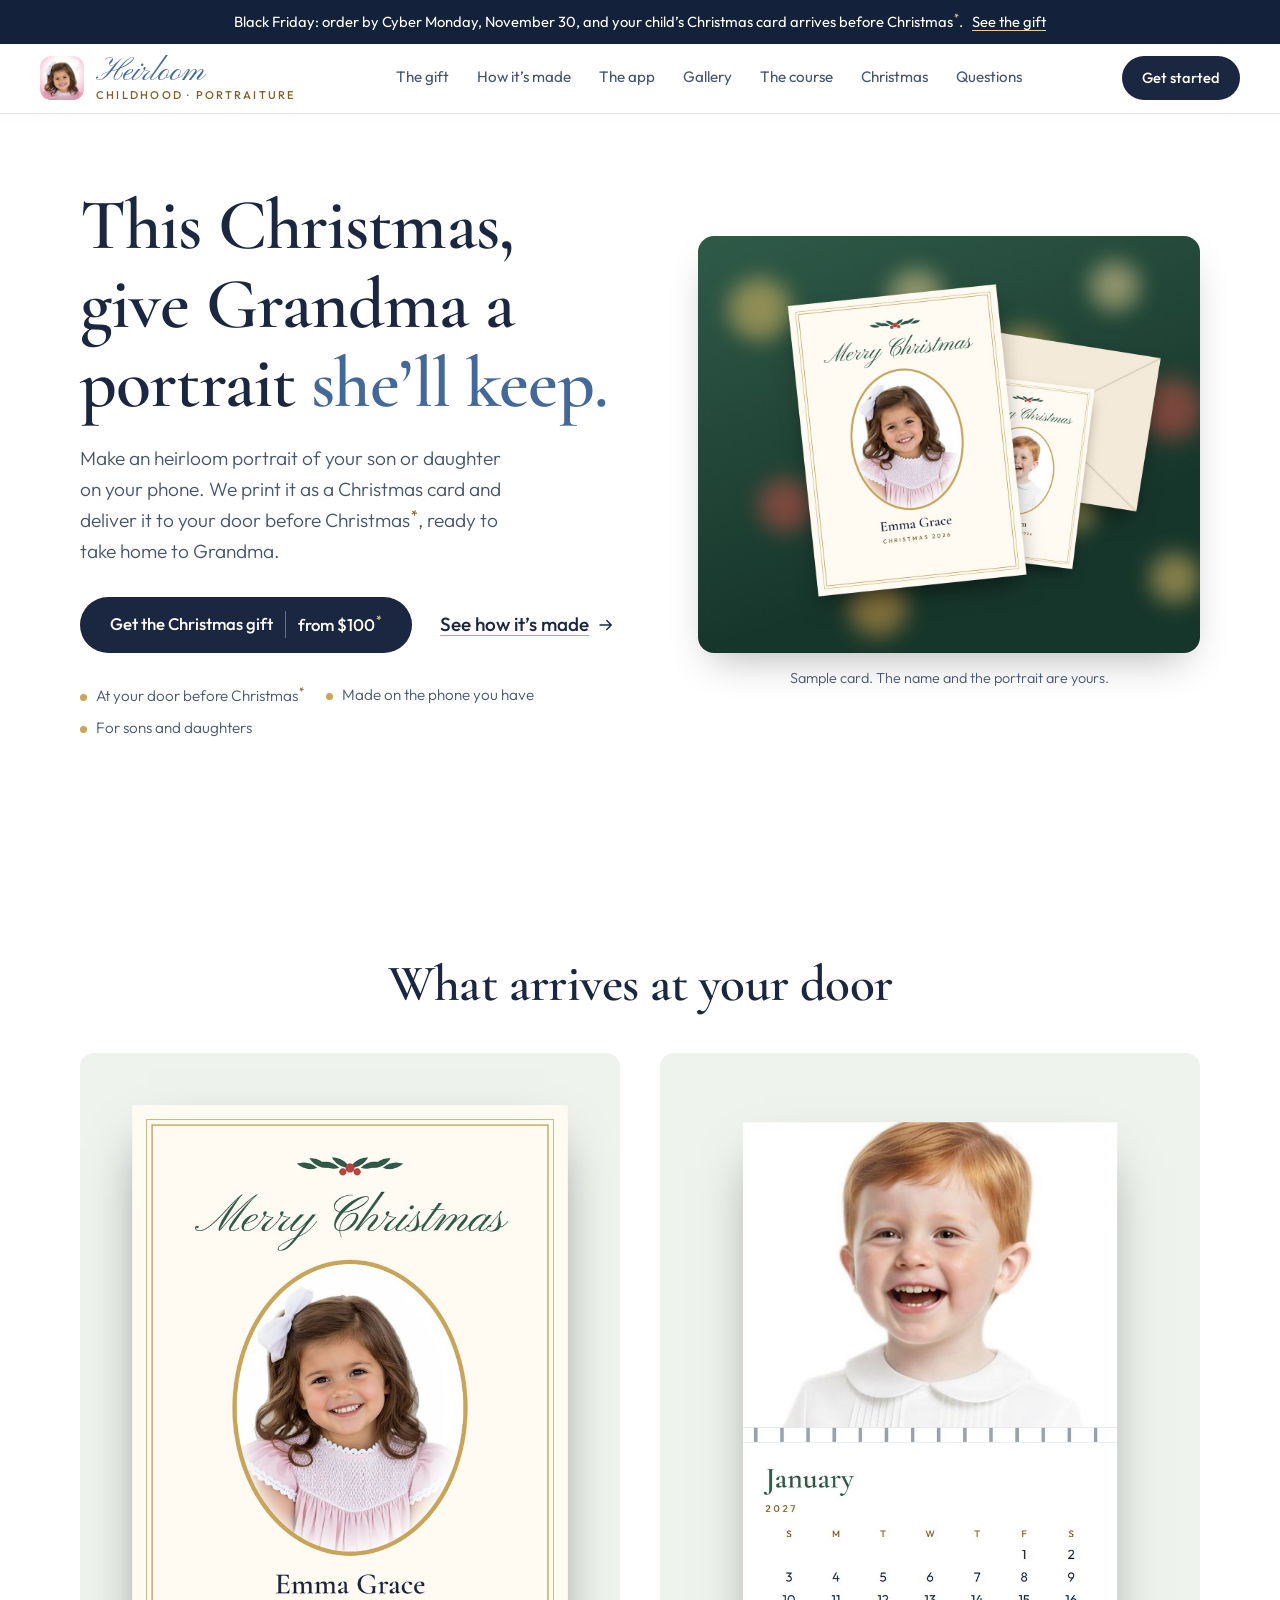
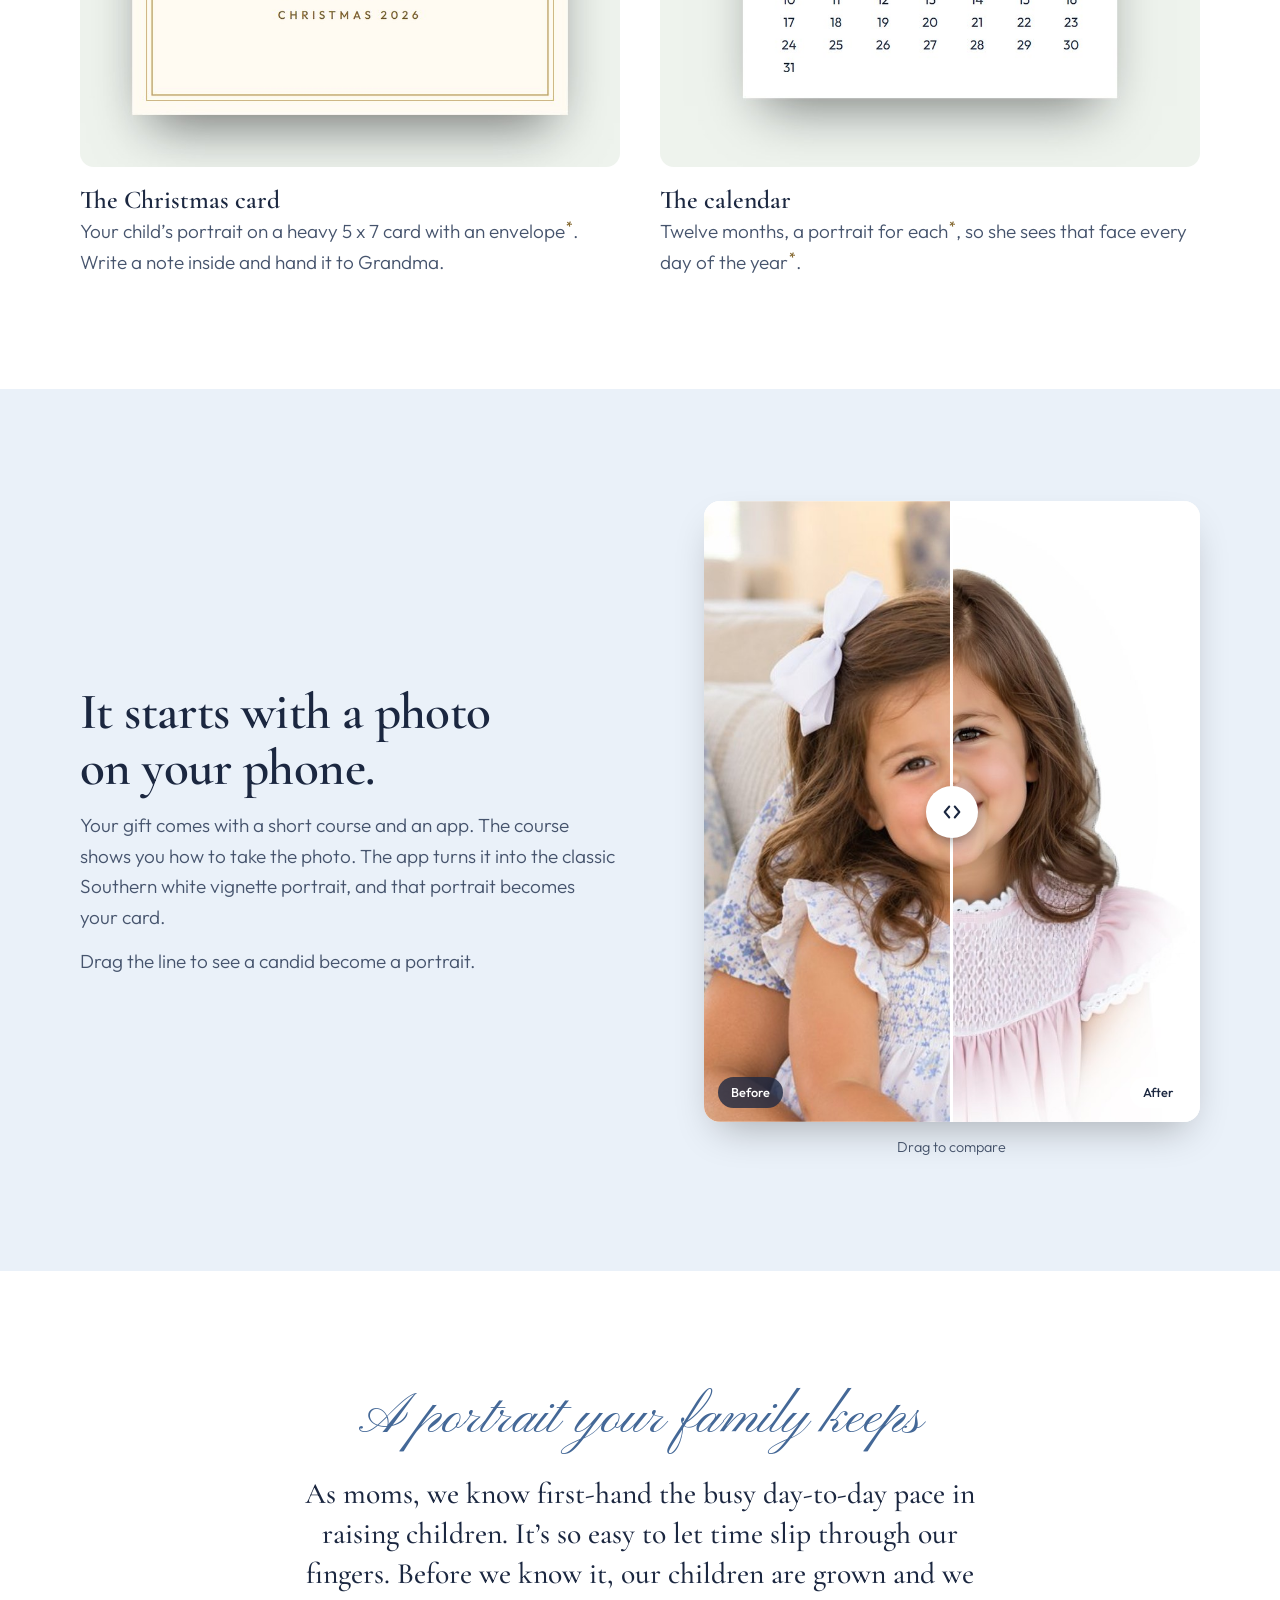
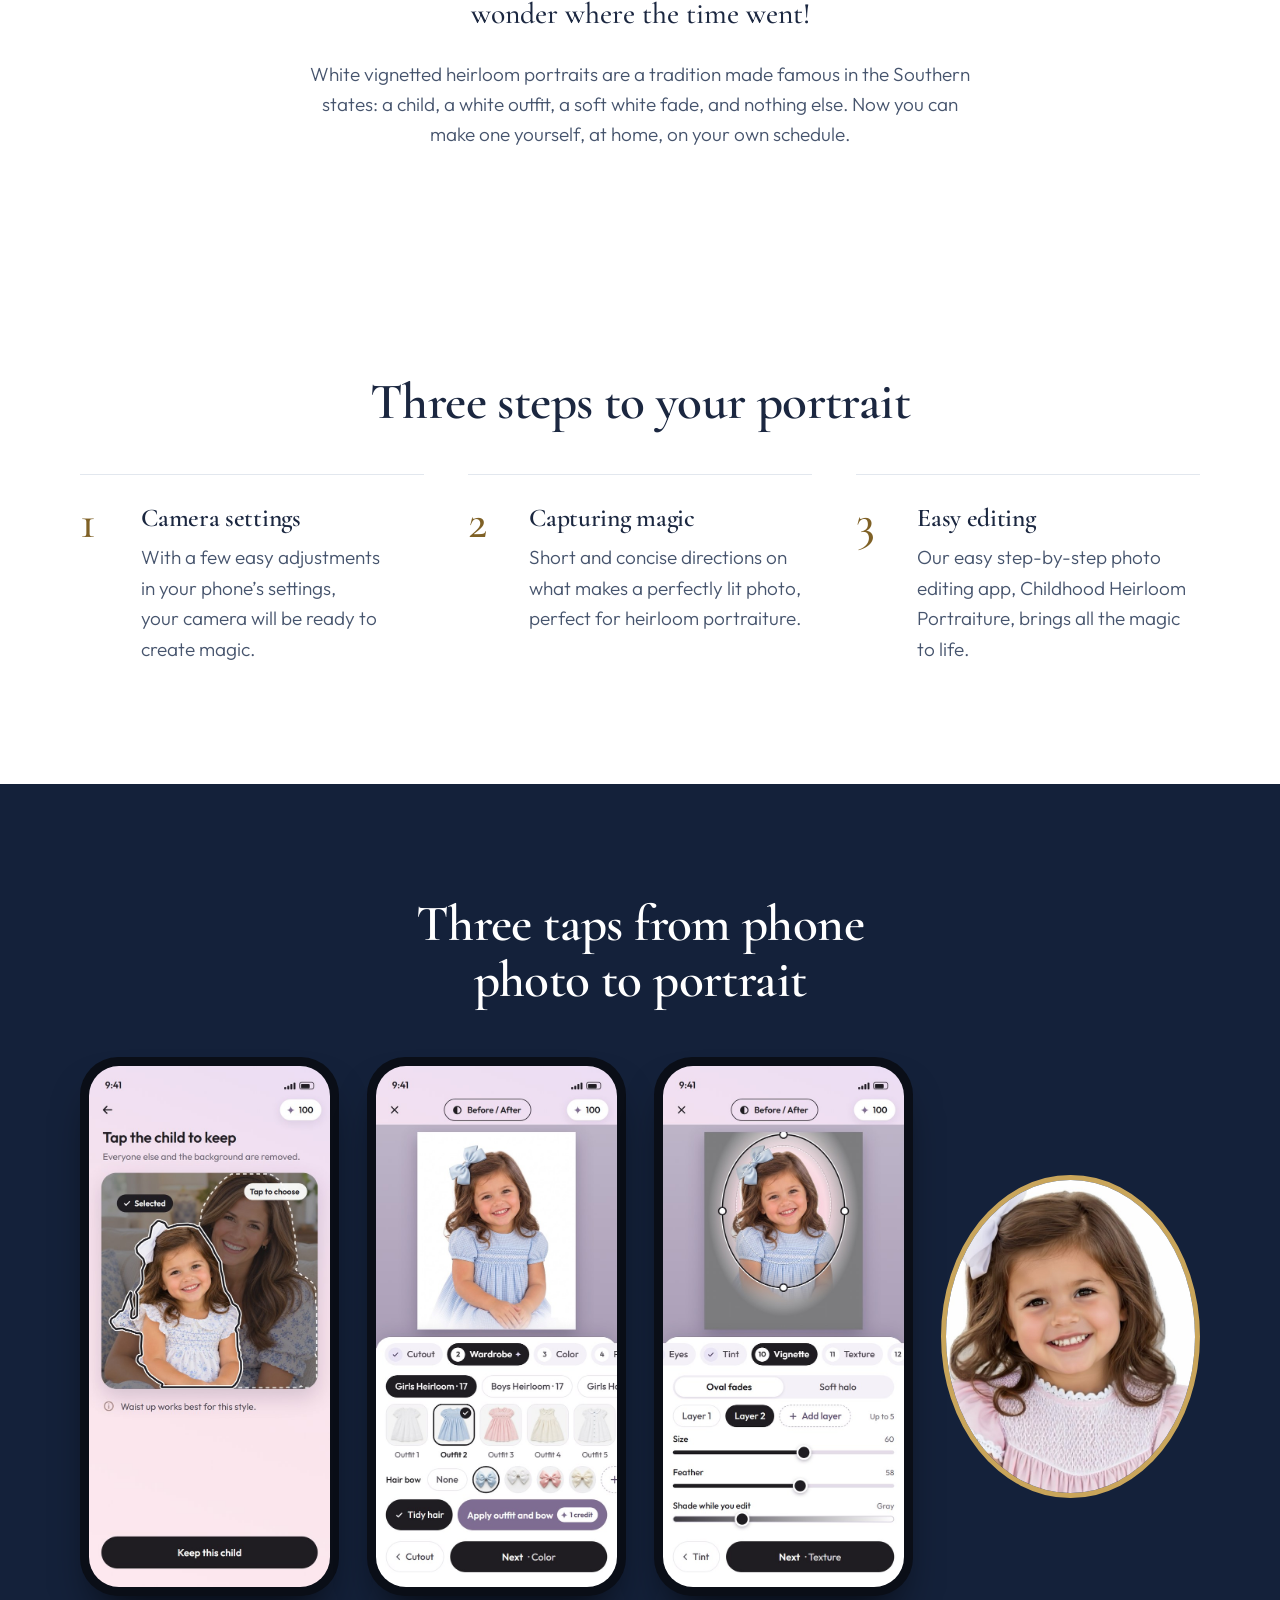
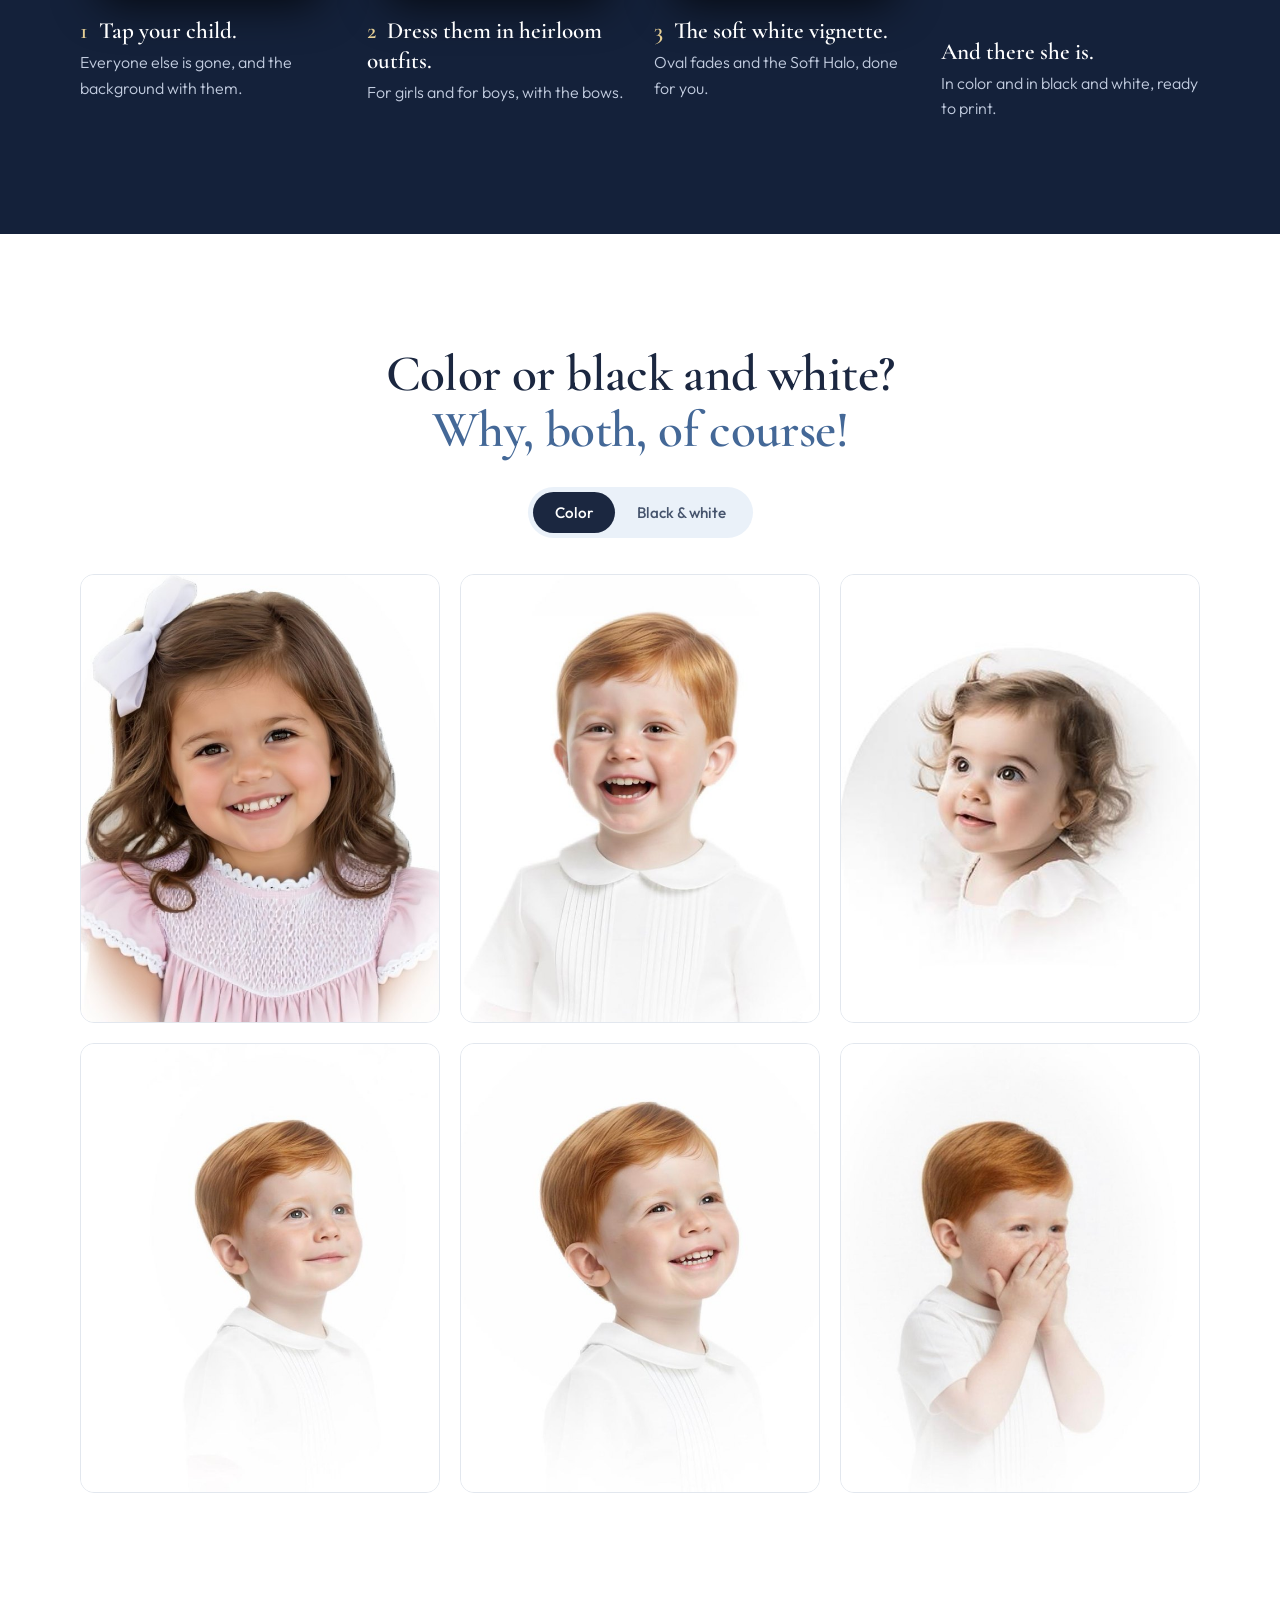
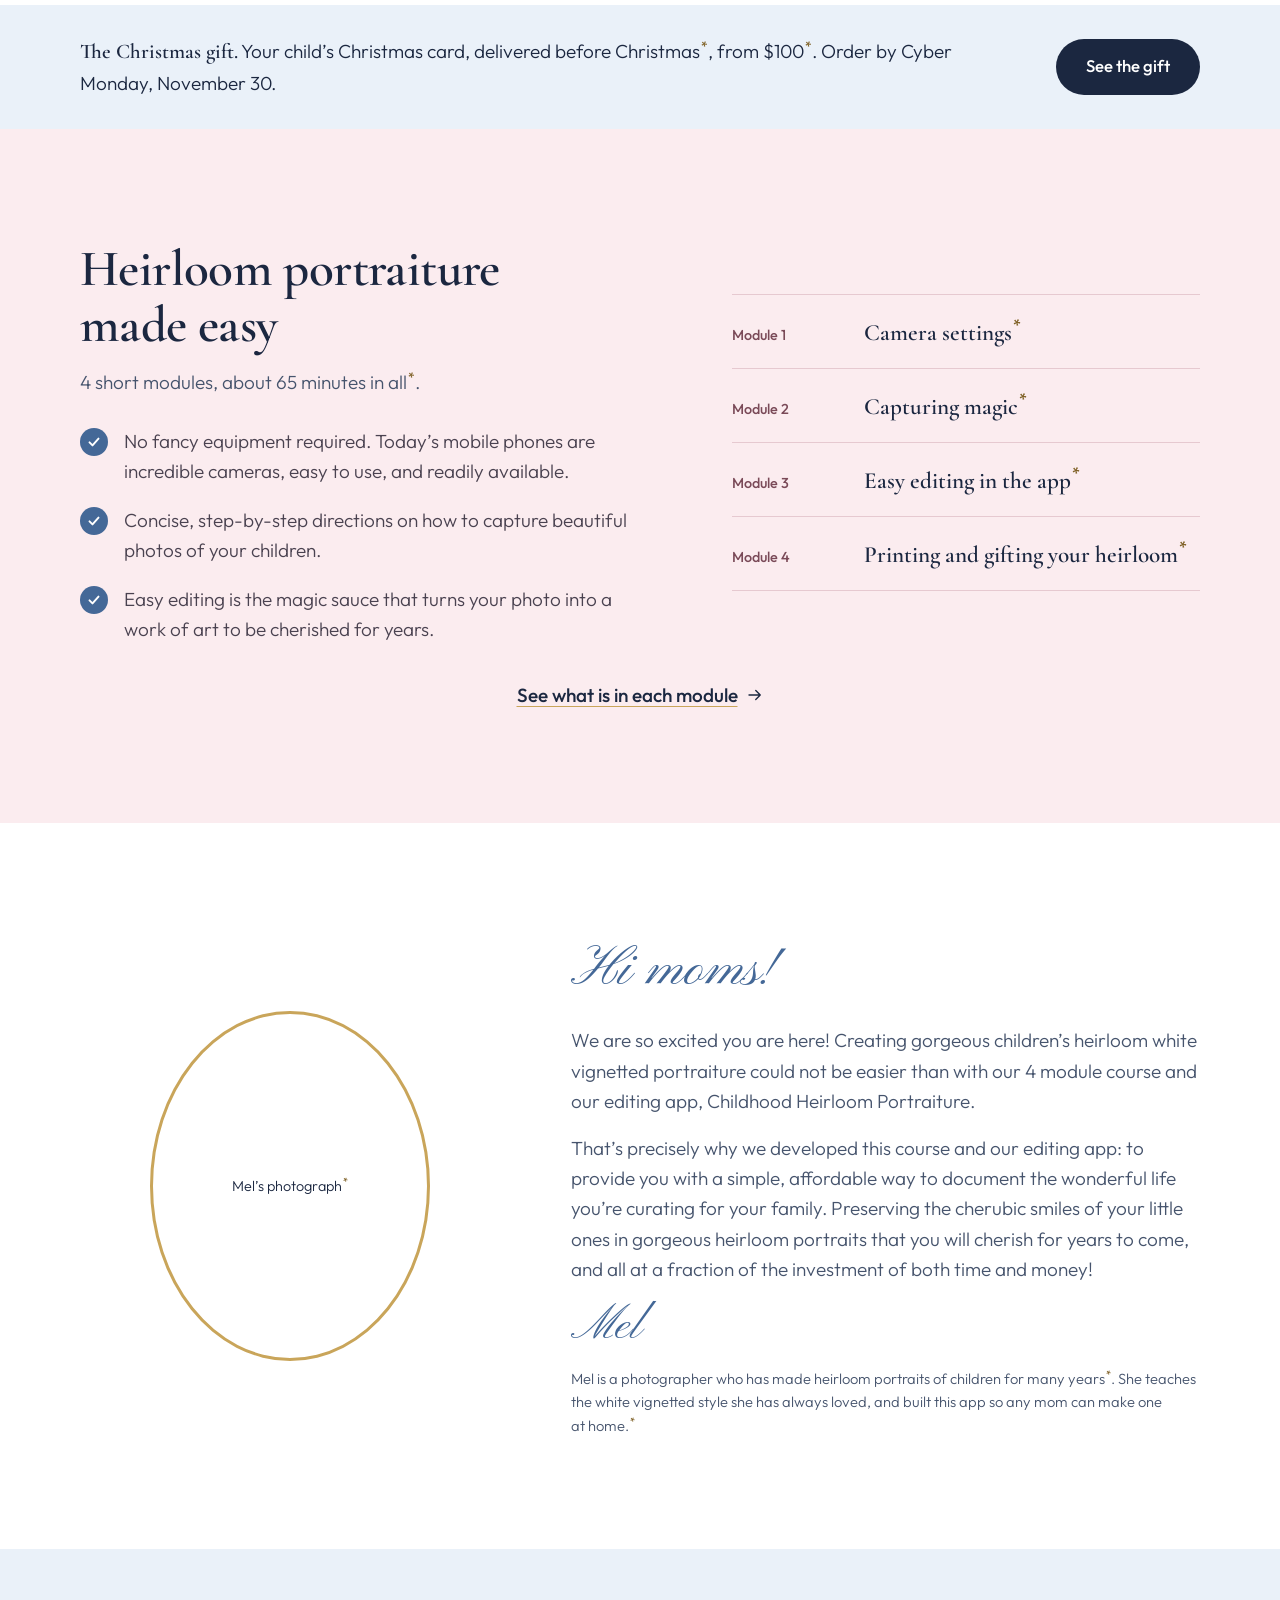
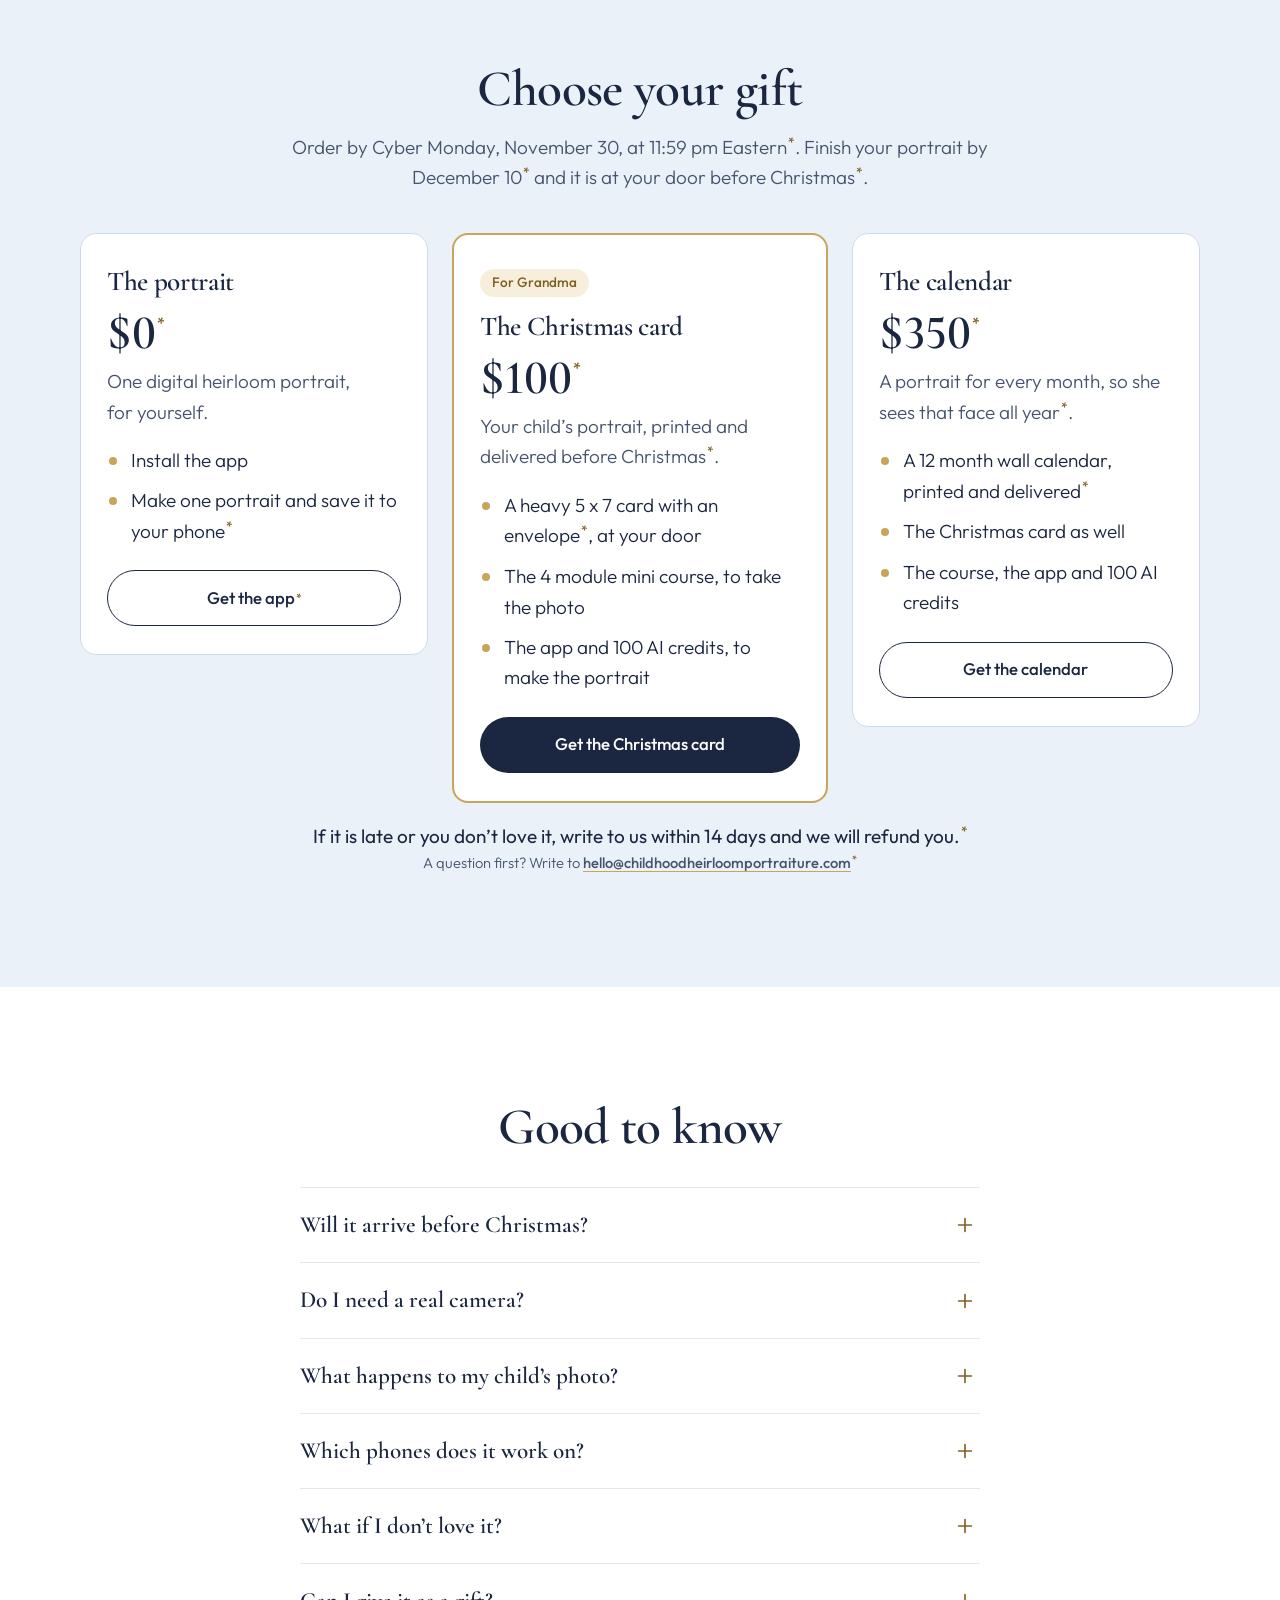
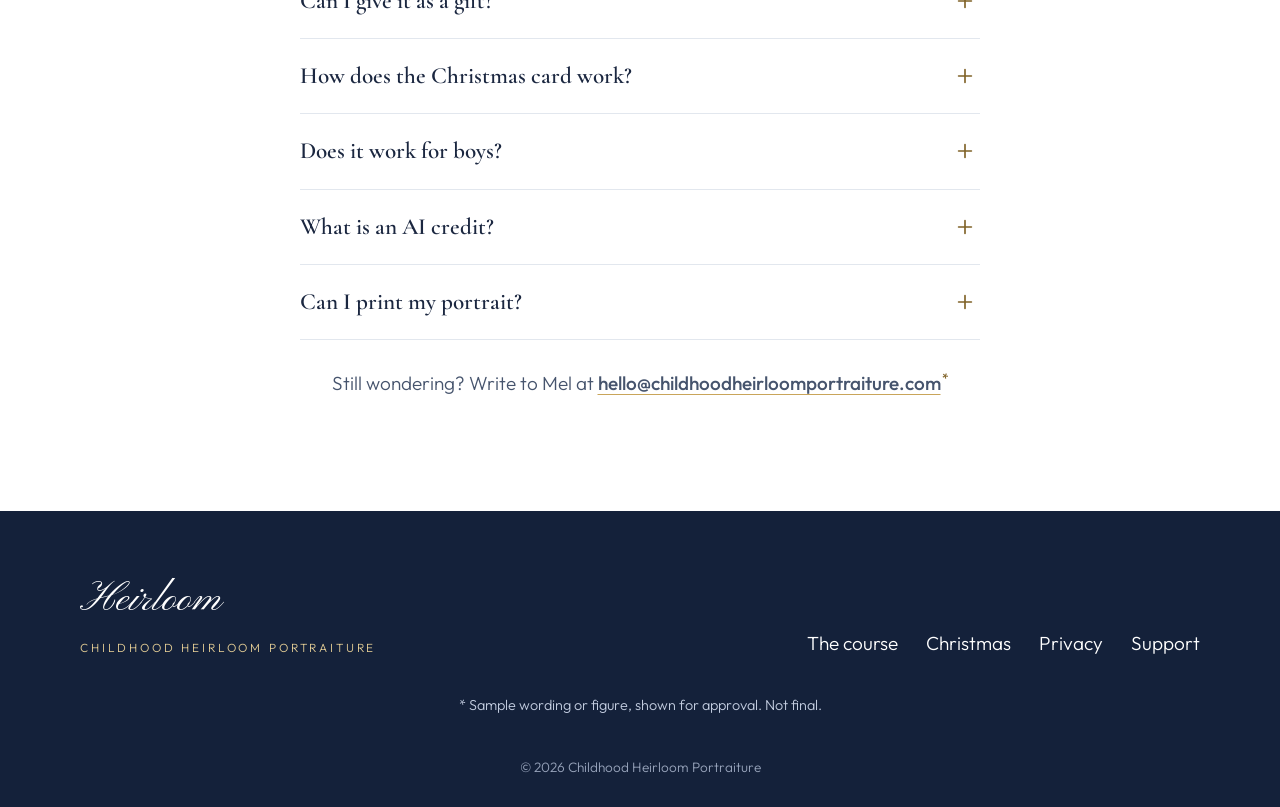
==== commit 06965565: "Reframe around the Christmas gift: card and calendar lead, three ways in (portrait, card, calendar)," ====
--- a/index.html
+++ b/index.html
@@ -3,8 +3,8 @@
 <head>
 <meta charset="utf-8">
 <meta name="viewport" content="width=device-width, initial-scale=1">
-<title>Childhood Heirloom Portraiture | Turn a phone photo into an heirloom portrait</title>
-<meta name="description" content="The classic Southern white vignette portrait of your child, made at home, on your phone. A mini course and an easy editing app.">
+<title>Childhood Heirloom Portraiture | A Christmas card of your child, for Grandma</title>
+<meta name="description" content="Make an heirloom portrait of your son or daughter on your phone. It comes to your door as a Christmas card, in time to take to Grandma.">
 <meta property="og:title" content="Childhood Heirloom Portraiture">
 <meta property="og:description" content="Turn a phone photo into an heirloom portrait. Mini course and app.">
 <meta property="og:image" content="assets/img/share.jpg">
@@ -18,7 +18,7 @@
 <link rel="stylesheet" href="styles.css">
 </head>
 <body>
-<a class="bar" href="#offer">Founding member price $97<sup class="ast" title="Sample, needs approval">*</sup> until Cyber Monday, November 30. <span>See the bundle</span></a>
+<a class="bar" href="#offer">Black Friday: order by Cyber Monday, November 30, and your child’s Christmas card arrives before Christmas<sup class="ast" title="Sample, needs approval">*</sup>. <span>See the gift</span></a>
 
 <header class="top" id="top">
   <a class="brand" href="#top" aria-label="Childhood Heirloom Portraiture, home">
@@ -26,7 +26,8 @@
     <span class="brand-words"><span class="brand-script">Heirloom</span><span class="brand-caps">Childhood · Portraiture</span></span>
   </a>
   <nav class="nav" aria-label="Main">
-    <a href="#how">How it works</a>
+    <a href="#gift">The gift</a>
+    <a href="#made">How it’s made</a>
     <a href="#app">The app</a>
     <a href="#gallery">Gallery</a>
     <a href="course.html">The course</a>
@@ -38,24 +39,55 @@
 
 <main>
 
-<!-- 1. Opening -->
+<!-- 1. Opening: the gift -->
 <section class="hero">
   <div class="wrap hero-grid">
     <div class="hero-copy">
-      <h1>Turn a phone photo into an <em>heirloom</em> portrait.</h1>
-      <p class="lede">A mini course and an app for the classic Southern white vignette portrait of your child, made at home, on your phone.</p>
+      <h1>This Christmas, give Grandma a portrait <em>she’ll keep.</em></h1>
+      <p class="lede">Make an heirloom portrait of your son or daughter on your phone. We print it as a Christmas card and deliver it to your door before Christmas<sup class="ast" title="Sample, needs approval">*</sup>, ready to take home to Grandma.</p>
       <div class="actions">
-        <a class="btn btn-ink" href="#offer">Get the app and mini course <span class="btn-price">$97<sup class="ast" title="Sample, needs approval">*</sup></span></a>
-        <a class="link-arrow" href="#how">See how it works <svg viewBox="0 0 24 24" width="18" height="18" aria-hidden="true"><path d="M4 12h15M13 6l6 6-6 6" fill="none" stroke="currentColor" stroke-width="1.8" stroke-linecap="round" stroke-linejoin="round"/></svg></a>
+        <a class="btn btn-ink" href="#offer">Get the Christmas gift <span class="btn-price">from $100<sup class="ast" title="Sample, needs approval">*</sup></span></a>
+        <a class="link-arrow" href="#made">See how it’s made <svg viewBox="0 0 24 24" width="18" height="18" aria-hidden="true"><path d="M4 12h15M13 6l6 6-6 6" fill="none" stroke="currentColor" stroke-width="1.8" stroke-linecap="round" stroke-linejoin="round"/></svg></a>
       </div>
       <ul class="ticks">
-        <li>Works with the phone you have</li>
-        <li>No camera skill needed</li>
-        <li>For girls and boys</li>
+        <li>At your door before Christmas<sup class="ast" title="Sample, needs approval">*</sup></li>
+        <li>Made on the phone you have</li>
+        <li>For sons and daughters</li>
       </ul>
     </div>
-
     <div class="hero-art">
+      <img class="gift-art" src="assets/img/gift-hero.jpg" alt="A printed Christmas card with an heirloom portrait of a little girl, a second card with a little boy, and an envelope, in front of Christmas lights" width="1400" height="1166">
+      <p class="caption">Sample card. The name and the portrait are yours.</p>
+    </div>
+  </div>
+</section>
+
+<!-- 1b. What arrives -->
+<section class="section" id="gift">
+  <div class="wrap">
+    <h2 class="center">What arrives at your door</h2>
+    <div class="arrive">
+      <figure>
+        <img src="assets/img/gift-card.jpg" alt="The Christmas card: Merry Christmas in script, the child's portrait in a gold oval, her name and the year" loading="lazy" width="900" height="1190">
+        <figcaption><strong>The Christmas card</strong> Your child’s portrait on a heavy 5 x 7 card with an envelope<sup class="ast" title="Sample, needs approval">*</sup>. Write a note inside and hand it to Grandma.</figcaption>
+      </figure>
+      <figure>
+        <img src="assets/img/gift-calendar.jpg" alt="A wall calendar with a child's portrait above the month of January" loading="lazy" width="900" height="1190">
+        <figcaption><strong>The calendar</strong> Twelve months, a portrait for each<sup class="ast" title="Sample, needs approval">*</sup>, so she sees that face every day of the year<sup class="ast" title="Sample, needs approval">*</sup>.</figcaption>
+      </figure>
+    </div>
+  </div>
+</section>
+
+<!-- 1c. How it is made -->
+<section class="band band-sky" id="made">
+  <div class="wrap made-grid">
+    <div>
+      <h2>It starts with a photo on your phone.</h2>
+      <p class="sub">Your gift comes with a short course and an app. The course shows you how to take the photo. The app turns it into the classic Southern white vignette portrait, and that portrait becomes your card.</p>
+      <p class="sub">Drag the line to see a candid become a portrait.</p>
+    </div>
+    <div>
       <div class="compare" id="compare" style="--pos:50%">
         <img class="compare-img" src="assets/img/hero-after.jpg" alt="The finished heirloom portrait: a little girl in a pink smocked dress on a soft white vignette" width="800" height="1000">
         <div class="compare-before">
@@ -72,7 +104,7 @@
 </section>
 
 <!-- 2. What this is -->
-<section class="band band-sky">
+<section class="section">
   <div class="wrap narrow center">
     <p class="script-accent">A portrait your family keeps</p>
     <p class="quote">As moms, we know first-hand the busy day-to-day pace in raising children. It’s so easy to let time slip through our fingers. Before we know it, our children are grown and we wonder where the time went!</p>
@@ -83,7 +115,7 @@
 <!-- 3. How it works -->
 <section class="section" id="how">
   <div class="wrap">
-    <h2 class="center">Creating your masterpiece</h2>
+    <h2 class="center">Three steps to your portrait</h2>
     <ol class="steps">
       <li>
         <span class="step-num">1</span>
@@ -150,8 +182,8 @@
 
 <section class="strip">
   <div class="wrap strip-grid">
-    <p><strong>The founding member bundle.</strong> The mini course, the app, 100 AI credits and your portrait as a printed Christmas card, mailed to you<sup class="ast" title="Sample, needs approval">*</sup>. $97<sup class="ast" title="Sample, needs approval">*</sup> until Cyber Monday, November 30.</p>
-    <a class="btn btn-ink" href="#offer">See the bundle</a>
+    <p><strong>The Christmas gift.</strong> Your child’s Christmas card, delivered before Christmas<sup class="ast" title="Sample, needs approval">*</sup>, from $100<sup class="ast" title="Sample, needs approval">*</sup>. Order by Cyber Monday, November 30.</p>
+    <a class="btn btn-ink" href="#offer">See the gift</a>
   </div>
 </section>
 
@@ -193,22 +225,46 @@
 
 <!-- 8. The offer -->
 <section class="band band-sky" id="offer">
-  <div class="wrap narrow">
-    <div class="offer">
-      <h2 class="center">The founding member bundle</h2>
-      <p class="sub">The mini course and the app, together.</p>
-      <ul class="offer-list">
-        <li>The 4 module mini course</li>
-        <li>The Childhood Heirloom Portraiture app</li>
-        <li>100 AI credits. Edits on your phone are unlimited.</li>
-        <li>Your portrait printed as a Christmas card and mailed to your door<sup class="ast" title="Sample, needs approval">*</sup>, to send to Grandma or keep.</li>
-      </ul>
-      <p class="price"><span class="price-now">$97<sup class="ast" title="Sample, needs approval">*</sup></span> <span class="price-was"><span class="sr">Regular price </span>$147<sup class="ast" title="Sample, needs approval">*</sup></span> <span class="price-save">Save $50<sup class="ast" title="Sample, needs approval">*</sup></span></p>
-      <a class="btn btn-ink btn-wide" href="welcome.html" data-needs-approval="checkout link">Become a founding member <span class="btn-price">$97<sup class="ast" title="Sample, needs approval">*</sup></span></a>
-      <p class="promise">If you don’t love it, write to us within 14 days and we will refund you.<sup class="ast" title="Sample, needs approval">*</sup></p>
-      <p class="small center">The founding member price ends Cyber Monday, November 30, at 11:59 pm Eastern<sup class="ast" title="Sample, needs approval">*</sup>. After that the bundle is $147<sup class="ast" title="Sample, needs approval">*</sup>.</p>
-      <p class="small center">A question first? Write to <a class="mail" href="mailto:hello@childhoodheirloomportraiture.com">hello@childhoodheirloomportraiture.com</a><sup class="ast" title="Sample, needs approval">*</sup></p>
-    </div>
+  <div class="wrap">
+    <h2 class="center">Choose your gift</h2>
+    <p class="sub center">Order by Cyber Monday, November 30, at 11:59 pm Eastern<sup class="ast" title="Sample, needs approval">*</sup>. Finish your portrait by December 10<sup class="ast" title="Sample, needs approval">*</sup> and it is at your door before Christmas<sup class="ast" title="Sample, needs approval">*</sup>.</p>
+    <div class="tiers">
+      <article class="tier">
+        <h3>The portrait</h3>
+        <p class="tier-price">$0<sup class="ast" title="Sample, needs approval">*</sup></p>
+        <p class="tier-line">One digital heirloom portrait, for yourself.</p>
+        <ul>
+          <li>Install the app</li>
+          <li>Make one portrait and save it to your phone<sup class="ast" title="Sample, needs approval">*</sup></li>
+        </ul>
+        <a class="btn btn-line btn-wide" href="support.html" data-needs-approval="store link">Get the app<sup class="ast" title="Sample, needs approval">*</sup></a>
+      </article>
+      <article class="tier tier-main">
+        <p class="tier-flag">For Grandma</p>
+        <h3>The Christmas card</h3>
+        <p class="tier-price">$100<sup class="ast" title="Sample, needs approval">*</sup></p>
+        <p class="tier-line">Your child’s portrait, printed and delivered before Christmas<sup class="ast" title="Sample, needs approval">*</sup>.</p>
+        <ul>
+          <li>A heavy 5 x 7 card with an envelope<sup class="ast" title="Sample, needs approval">*</sup>, at your door</li>
+          <li>The 4 module mini course, to take the photo</li>
+          <li>The app and 100 AI credits, to make the portrait</li>
+        </ul>
+        <a class="btn btn-ink btn-wide" href="welcome.html" data-needs-approval="checkout link">Get the Christmas card</a>
+      </article>
+      <article class="tier">
+        <h3>The calendar</h3>
+        <p class="tier-price">$350<sup class="ast" title="Sample, needs approval">*</sup></p>
+        <p class="tier-line">A portrait for every month, so she sees that face all year<sup class="ast" title="Sample, needs approval">*</sup>.</p>
+        <ul>
+          <li>A 12 month wall calendar, printed and delivered<sup class="ast" title="Sample, needs approval">*</sup></li>
+          <li>The Christmas card as well</li>
+          <li>The course, the app and 100 AI credits</li>
+        </ul>
+        <a class="btn btn-line btn-wide" href="welcome.html" data-needs-approval="checkout link">Get the calendar</a>
+      </article>
+    </div>
+    <p class="promise">If it is late or you don’t love it, write to us within 14 days and we will refund you.<sup class="ast" title="Sample, needs approval">*</sup></p>
+    <p class="small center">A question first? Write to <a class="mail" href="mailto:hello@childhoodheirloomportraiture.com">hello@childhoodheirloomportraiture.com</a><sup class="ast" title="Sample, needs approval">*</sup></p>
   </div>
 </section>
 
@@ -217,6 +273,7 @@
   <div class="wrap narrow">
     <h2 class="center">Good to know</h2>
     <div class="faq">
+      <details><summary>Will it arrive before Christmas?</summary><p>Yes, if you order by Cyber Monday and finish your portrait by December 10<sup class="ast" title="Sample, needs approval">*</sup>. Your card is printed and sent to your US address<sup class="ast" title="Sample, needs approval">*</sup> to arrive before Christmas<sup class="ast" title="Sample, needs approval">*</sup>. If it is late, we refund you<sup class="ast" title="Sample, needs approval">*</sup>.</p></details>
       <details><summary>Do I need a real camera?</summary><p>No. Your phone is all you need. The course shows you the few settings to change.</p></details>
       <details><summary>What happens to my child’s photo?</summary><p>Your photo stays on your phone. When you use an AI step, the photo is sent for that one edit and is not kept afterward.<sup class="ast" title="Sample, needs approval">*</sup></p></details>
       <details><summary>Which phones does it work on?</summary><p>The app is made for iPhone first<sup class="ast" title="Sample, needs approval">*</sup>. An Android version follows<sup class="ast" title="Sample, needs approval">*</sup>.</p></details>
--- a/styles.css
+++ b/styles.css
@@ -261,3 +261,33 @@
 }
 .price .ast { font-size: 1.05rem; vertical-align: top; position: relative; top: 0.5em; }
 .price-save .ast, .price-was .ast { font-size: 0.8em; top: 0; vertical-align: super; }
+
+/* the gift comes first */
+.gift-art { width: 100%; border-radius: 16px; box-shadow: var(--lift); }
+.arrive { margin-top: 40px; display: grid; gap: 28px; }
+.arrive figure { margin: 0; }
+.arrive img { width: 100%; border-radius: var(--radius); }
+.arrive figcaption { margin-top: 16px; color: var(--ink-soft); max-width: 44ch; }
+.arrive strong { display: block; font-family: var(--serif); font-size: 1.6rem; font-weight: 600; line-height: 1.3; color: var(--ink); }
+.made-grid { display: grid; gap: 36px; align-items: center; }
+.made-grid .sub { max-width: 46ch; }
+@media (min-width: 720px) { .arrive { grid-template-columns: 1fr 1fr; gap: 40px; } }
+@media (min-width: 980px) { .made-grid { grid-template-columns: 1fr 0.9fr; gap: 72px; } }
+
+/* three ways in */
+.sub.center { max-width: 58ch; margin-inline: auto; text-align: center; }
+.tiers { margin-top: 40px; display: grid; gap: 20px; align-items: start; }
+.tier { background: #fff; border-radius: 16px; padding: 30px 26px 28px; border: 1px solid #cfdbea; }
+.tier-main { border: 2px solid var(--gold); }
+.tier-flag { display: inline-block; font-size: 0.85rem; font-weight: 500; color: var(--gold-text); background: #f7efdc; padding: 3px 12px; border-radius: 999px; margin-bottom: 12px; }
+.tier h3 { font-size: 1.7rem; }
+.tier-price { font-family: var(--serif); font-weight: 600; font-size: 3rem; line-height: 1.1; margin: 8px 0 6px; font-variant-numeric: lining-nums; }
+.tier-price .ast { font-size: 1rem; vertical-align: top; position: relative; top: 0.5em; }
+.tier-line { color: var(--ink-soft); min-height: 3.2em; }
+.tier ul { list-style: none; padding: 0; margin: 18px 0 24px; display: grid; gap: 10px; }
+.tier li { position: relative; padding-left: 24px; }
+.tier li::before { content: ""; position: absolute; left: 2px; top: 0.62em; width: 8px; height: 8px; border-radius: 50%; background: var(--gold); }
+.btn-line { background: #fff; color: var(--ink); border: 1.5px solid var(--ink); }
+.btn-line:hover { background: var(--sky); }
+.btn-line .ast { color: var(--gold-text); }
+@media (min-width: 900px) { .tiers { grid-template-columns: 1fr 1.08fr 1fr; gap: 24px; } }
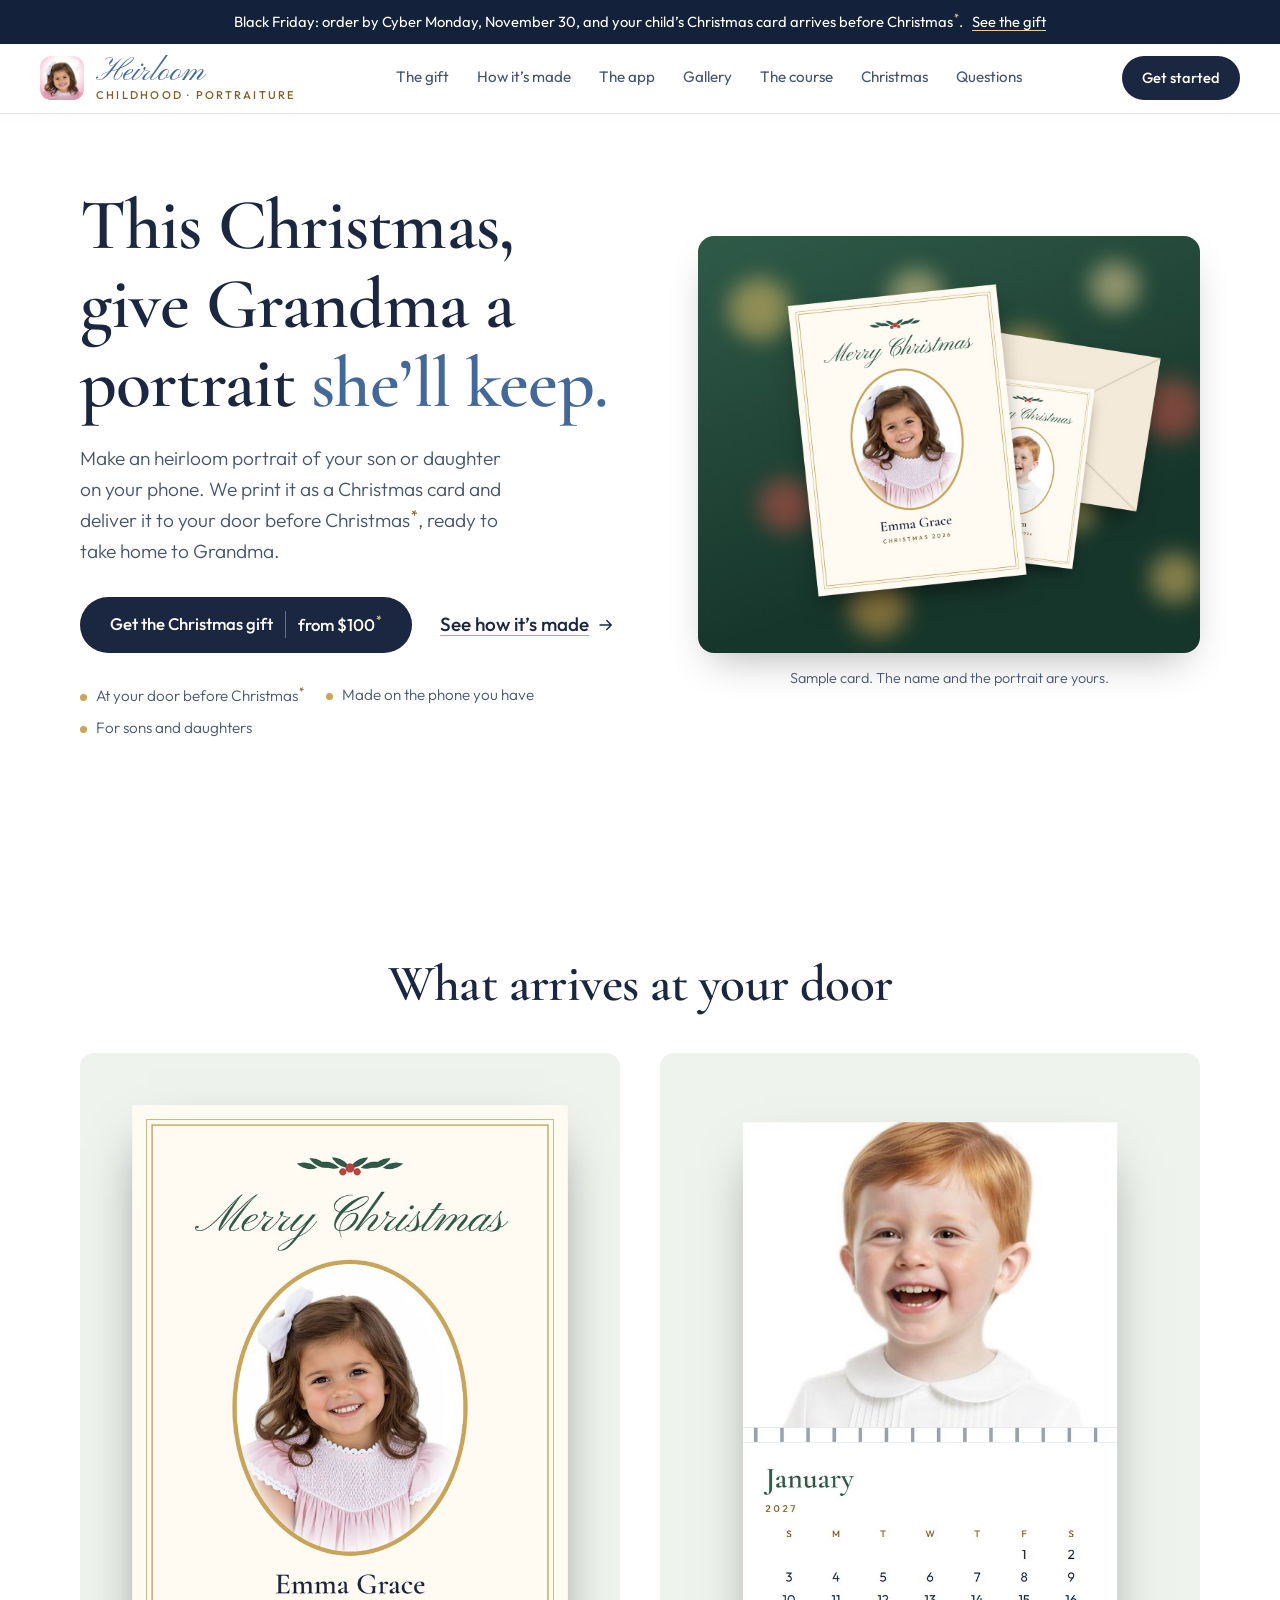
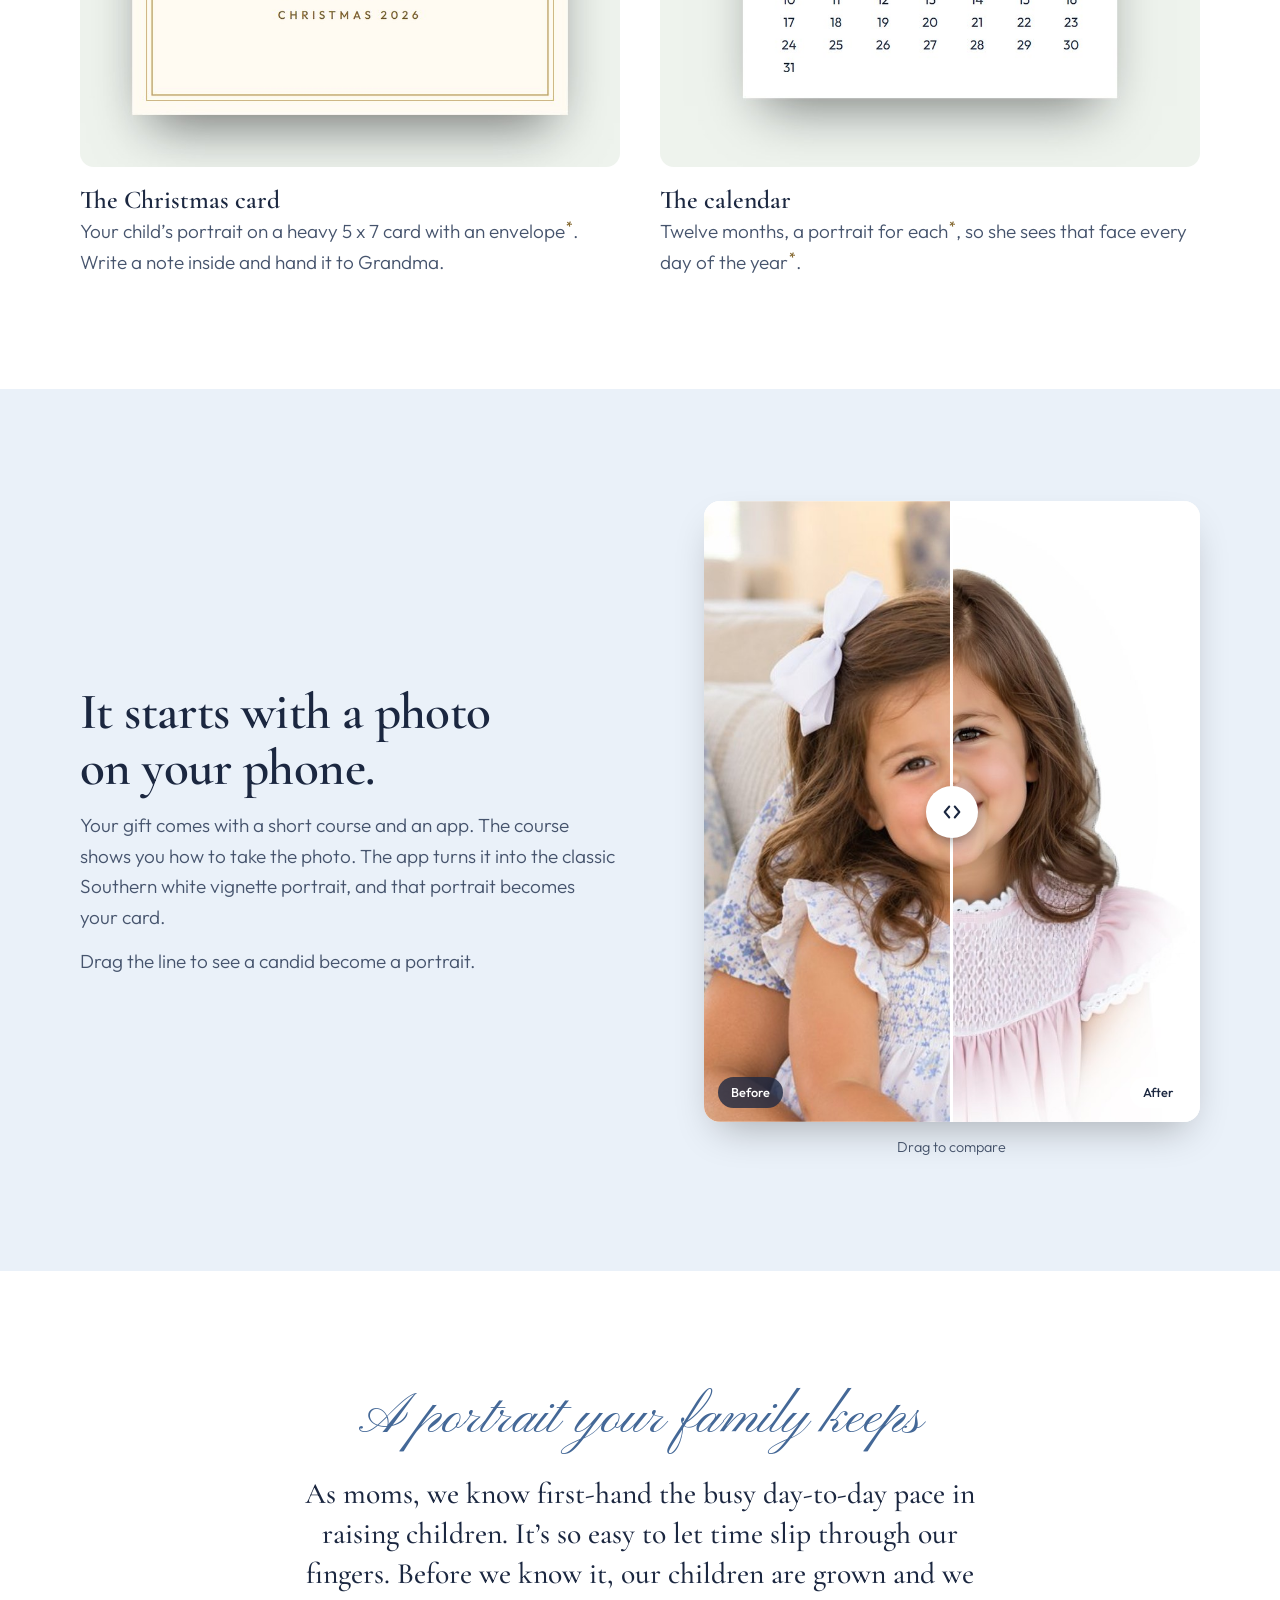
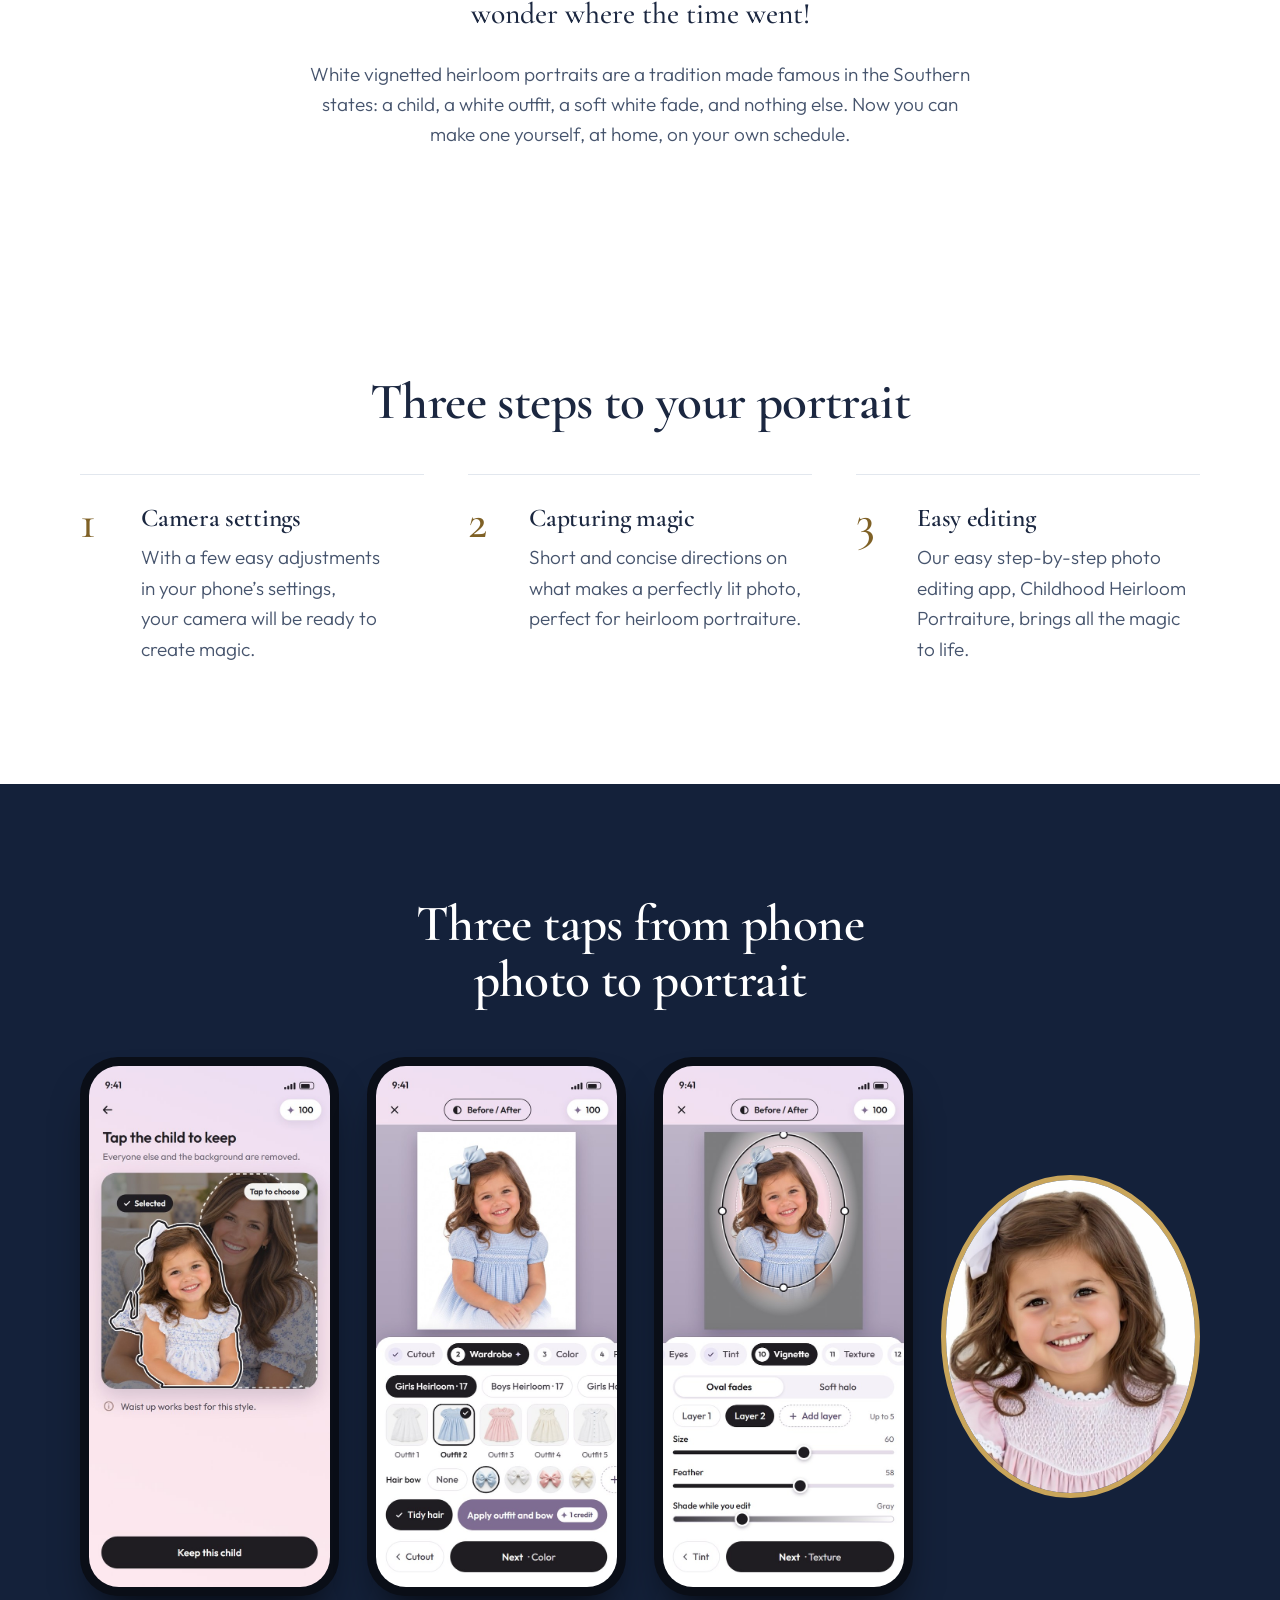
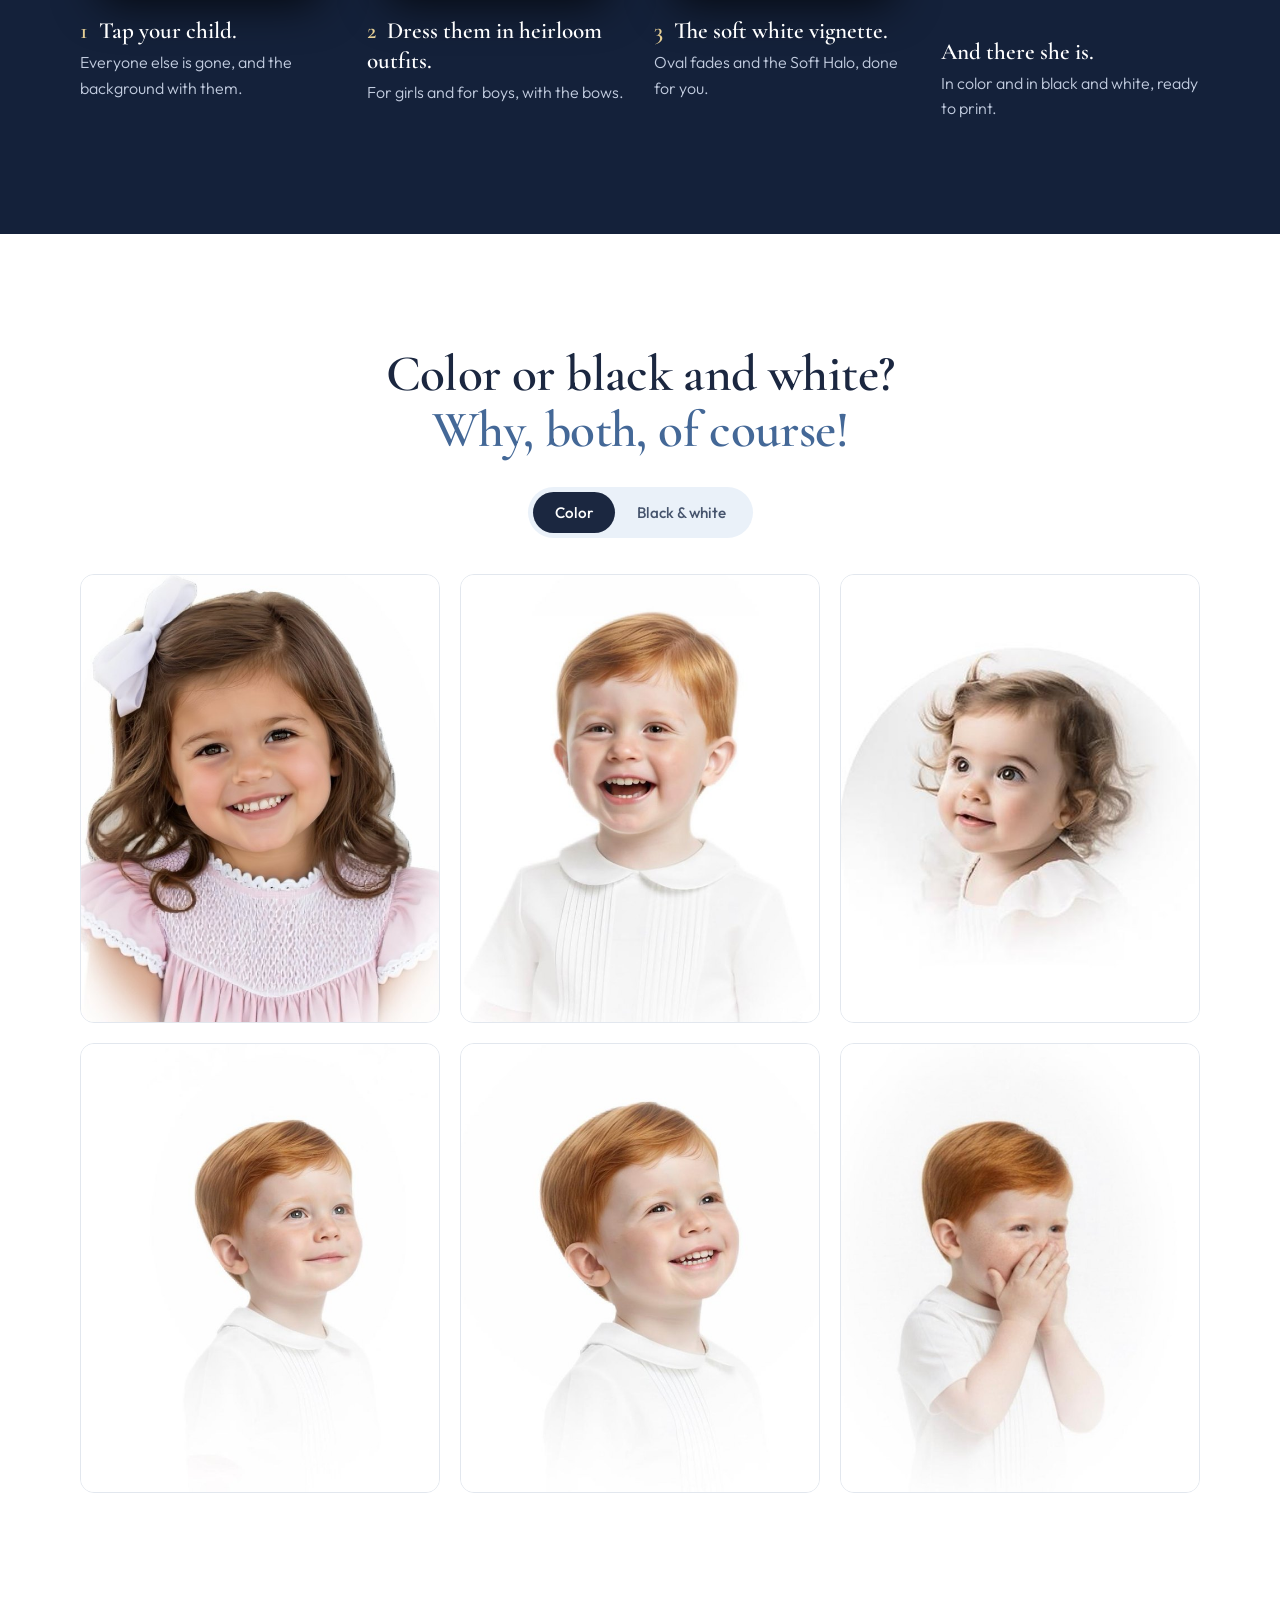
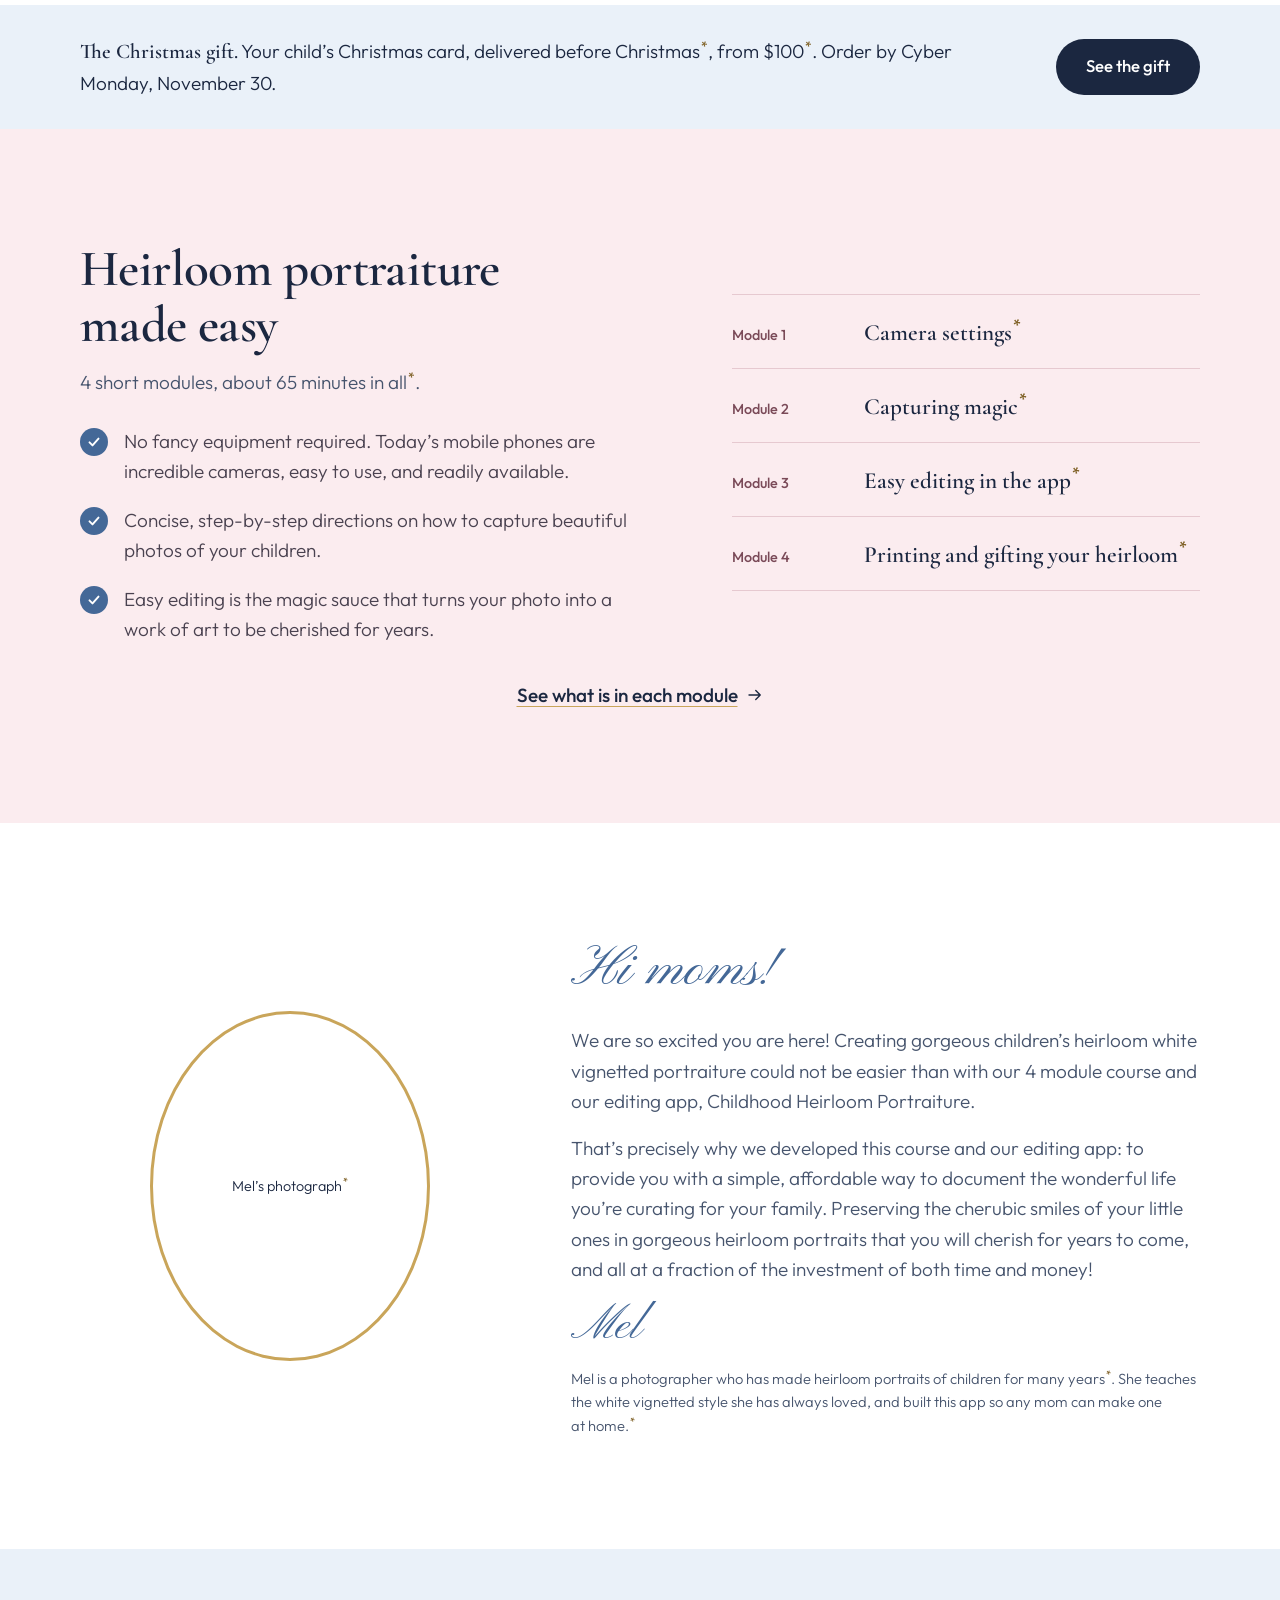
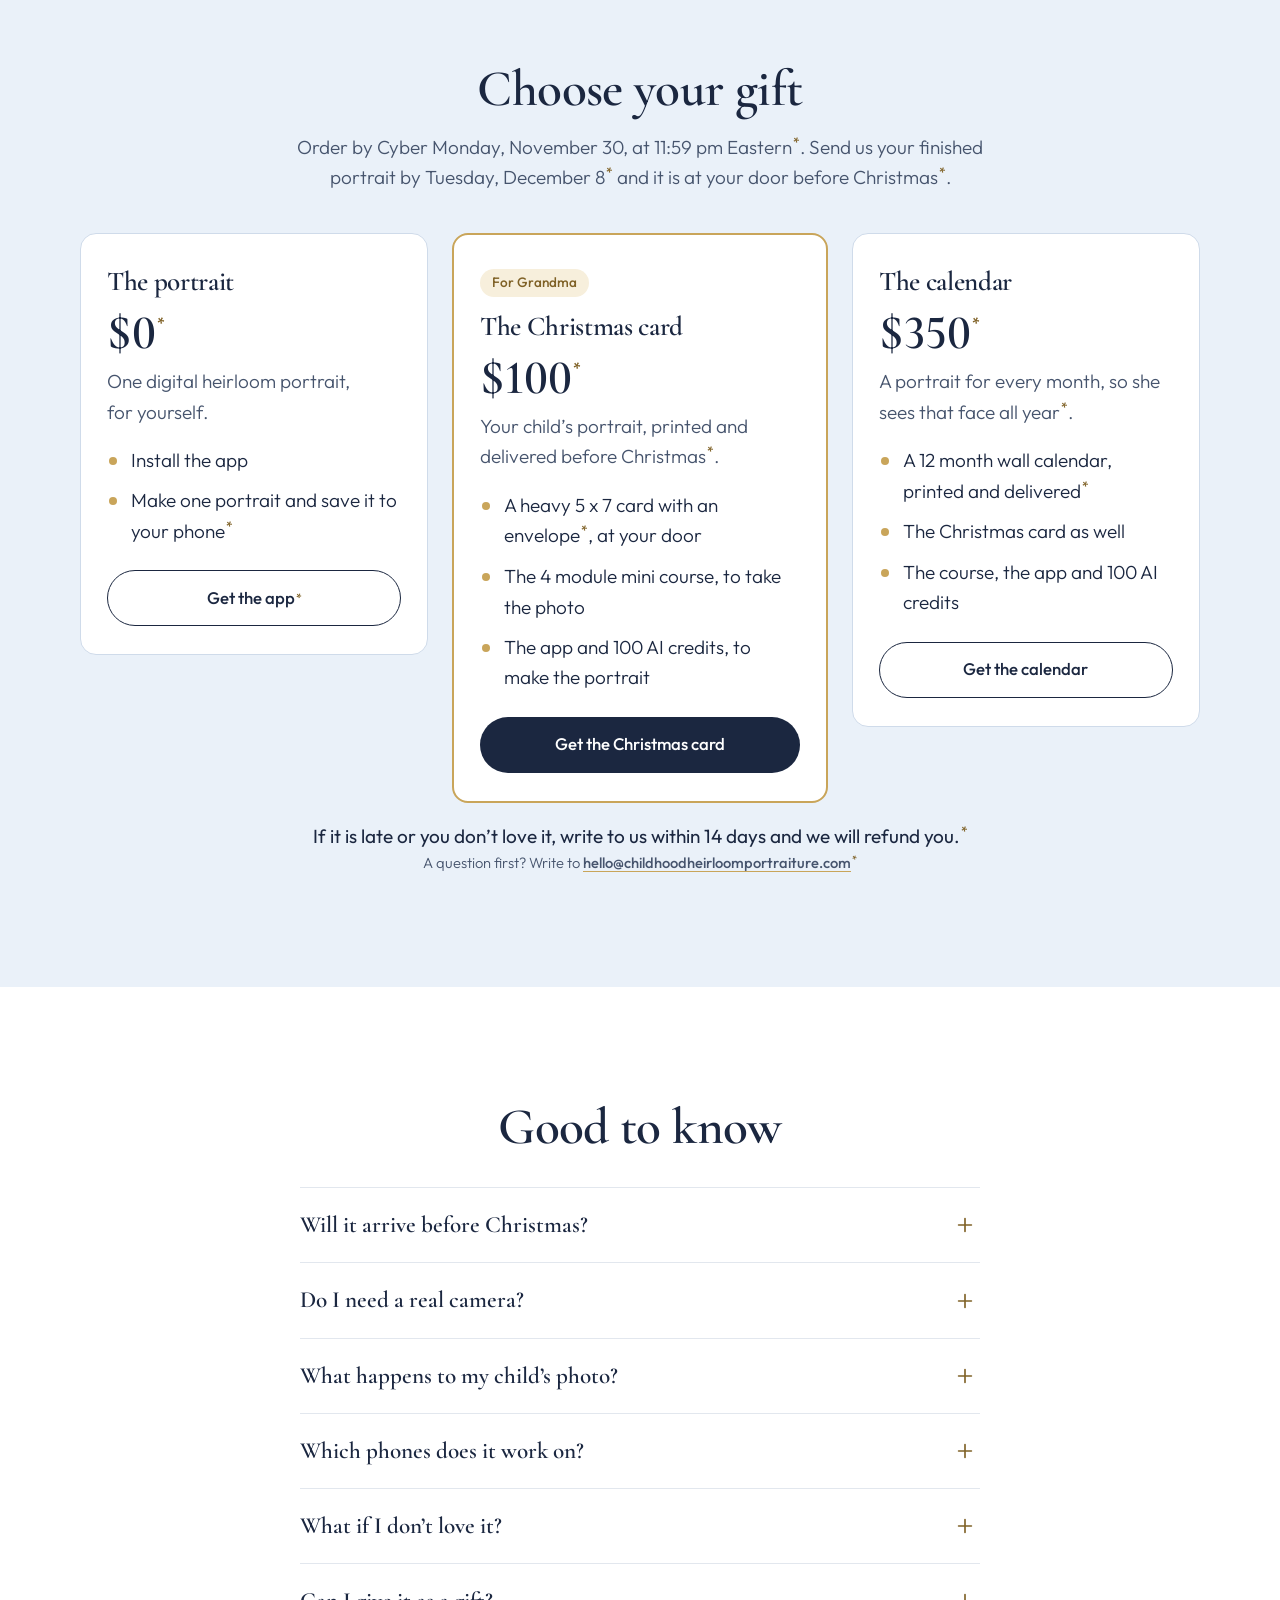
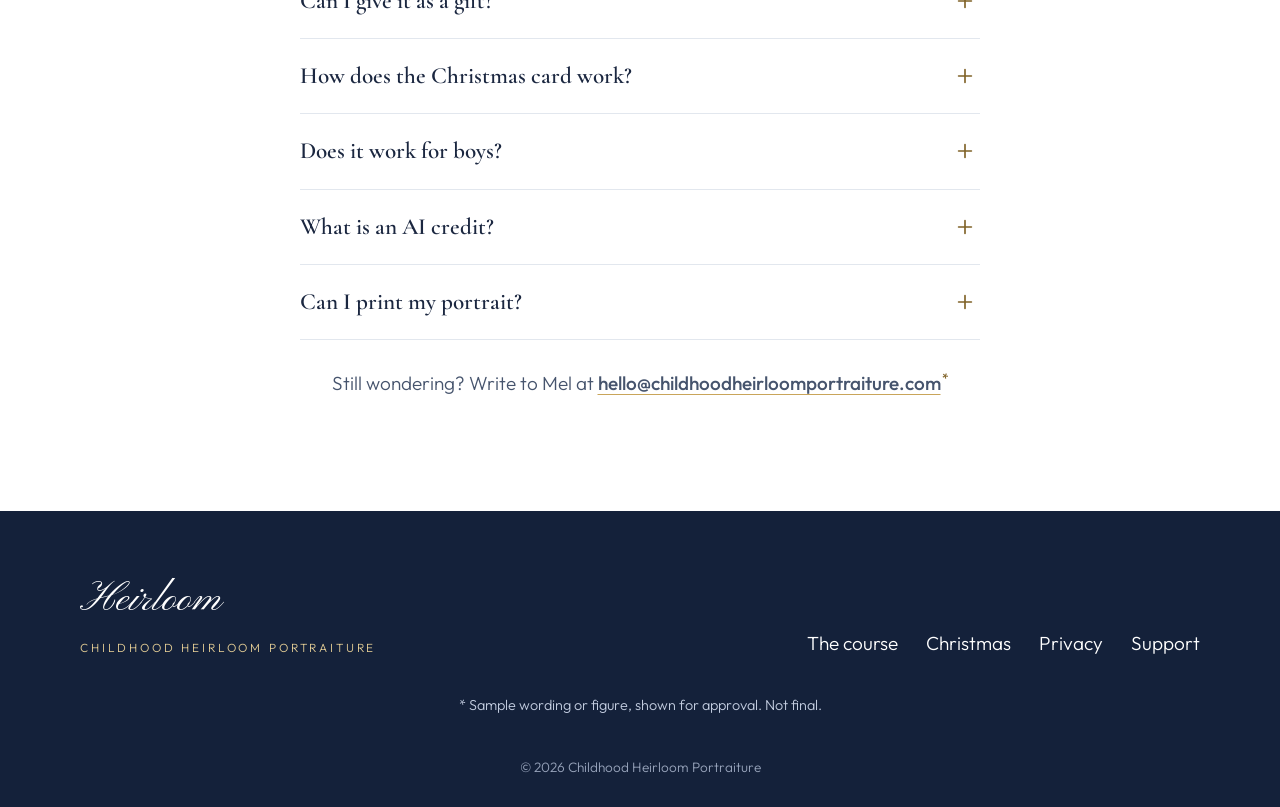
==== commit ae6e2998: "Order-by date for the card set to Tuesday, December 8 (sample, from the cut-off research) Co-Authore" ====
--- a/index.html
+++ b/index.html
@@ -227,7 +227,7 @@
 <section class="band band-sky" id="offer">
   <div class="wrap">
     <h2 class="center">Choose your gift</h2>
-    <p class="sub center">Order by Cyber Monday, November 30, at 11:59 pm Eastern<sup class="ast" title="Sample, needs approval">*</sup>. Finish your portrait by December 10<sup class="ast" title="Sample, needs approval">*</sup> and it is at your door before Christmas<sup class="ast" title="Sample, needs approval">*</sup>.</p>
+    <p class="sub center">Order by Cyber Monday, November 30, at 11:59 pm Eastern<sup class="ast" title="Sample, needs approval">*</sup>. Send us your finished portrait by Tuesday, December 8<sup class="ast" title="Sample, needs approval">*</sup> and it is at your door before Christmas<sup class="ast" title="Sample, needs approval">*</sup>.</p>
     <div class="tiers">
       <article class="tier">
         <h3>The portrait</h3>
@@ -273,13 +273,13 @@
   <div class="wrap narrow">
     <h2 class="center">Good to know</h2>
     <div class="faq">
-      <details><summary>Will it arrive before Christmas?</summary><p>Yes, if you order by Cyber Monday and finish your portrait by December 10<sup class="ast" title="Sample, needs approval">*</sup>. Your card is printed and sent to your US address<sup class="ast" title="Sample, needs approval">*</sup> to arrive before Christmas<sup class="ast" title="Sample, needs approval">*</sup>. If it is late, we refund you<sup class="ast" title="Sample, needs approval">*</sup>.</p></details>
+      <details><summary>Will it arrive before Christmas?</summary><p>Yes, if you order by Cyber Monday and send us your finished portrait by Tuesday, December 8<sup class="ast" title="Sample, needs approval">*</sup>. Your card is printed and sent to your US address<sup class="ast" title="Sample, needs approval">*</sup> to arrive before Christmas<sup class="ast" title="Sample, needs approval">*</sup>. If it is late, we refund you<sup class="ast" title="Sample, needs approval">*</sup>.</p></details>
       <details><summary>Do I need a real camera?</summary><p>No. Your phone is all you need. The course shows you the few settings to change.</p></details>
       <details><summary>What happens to my child’s photo?</summary><p>Your photo stays on your phone. When you use an AI step, the photo is sent for that one edit and is not kept afterward.<sup class="ast" title="Sample, needs approval">*</sup></p></details>
       <details><summary>Which phones does it work on?</summary><p>The app is made for iPhone first<sup class="ast" title="Sample, needs approval">*</sup>. An Android version follows<sup class="ast" title="Sample, needs approval">*</sup>.</p></details>
       <details><summary>What if I don’t love it?</summary><p>Write to us within 14 days and we will refund you.<sup class="ast" title="Sample, needs approval">*</sup></p></details>
       <details><summary>Can I give it as a gift?</summary><p>Yes. Buy the bundle and forward your welcome email to her<sup class="ast" title="Sample, needs approval">*</sup>. See the <a href="christmas.html">Christmas page</a> for ideas.</p></details>
-      <details><summary>How does the Christmas card work?</summary><p>Make your portrait in the app and send it to us by December 10<sup class="ast" title="Sample, needs approval">*</sup>. We print it as a 5 x 7 card on heavy stock with an envelope<sup class="ast" title="Sample, needs approval">*</sup> and mail it to your US address<sup class="ast" title="Sample, needs approval">*</sup>. Send it on to Grandma, or keep it as a memory.</p></details>
+      <details><summary>How does the Christmas card work?</summary><p>Make your portrait in the app and send it to us by Tuesday, December 8<sup class="ast" title="Sample, needs approval">*</sup>. We print it as a 5 x 7 card on heavy stock with an envelope<sup class="ast" title="Sample, needs approval">*</sup> and mail it to your US address<sup class="ast" title="Sample, needs approval">*</sup>. Send it on to Grandma, or keep it as a memory.</p></details>
       <details><summary>Does it work for boys?</summary><p>Yes. There are heirloom outfits for boys and for girls.</p></details>
       <details><summary>What is an AI credit?</summary><p>Some steps, like changing the outfit, use AI. Each of those uses one credit. Everything else you do on your phone is unlimited.</p></details>
       <details><summary>Can I print my portrait?</summary><p>Yes. Upscale it to 4K in the app first<sup class="ast" title="Sample, needs approval">*</sup>, then print it wherever you like.</p></details>
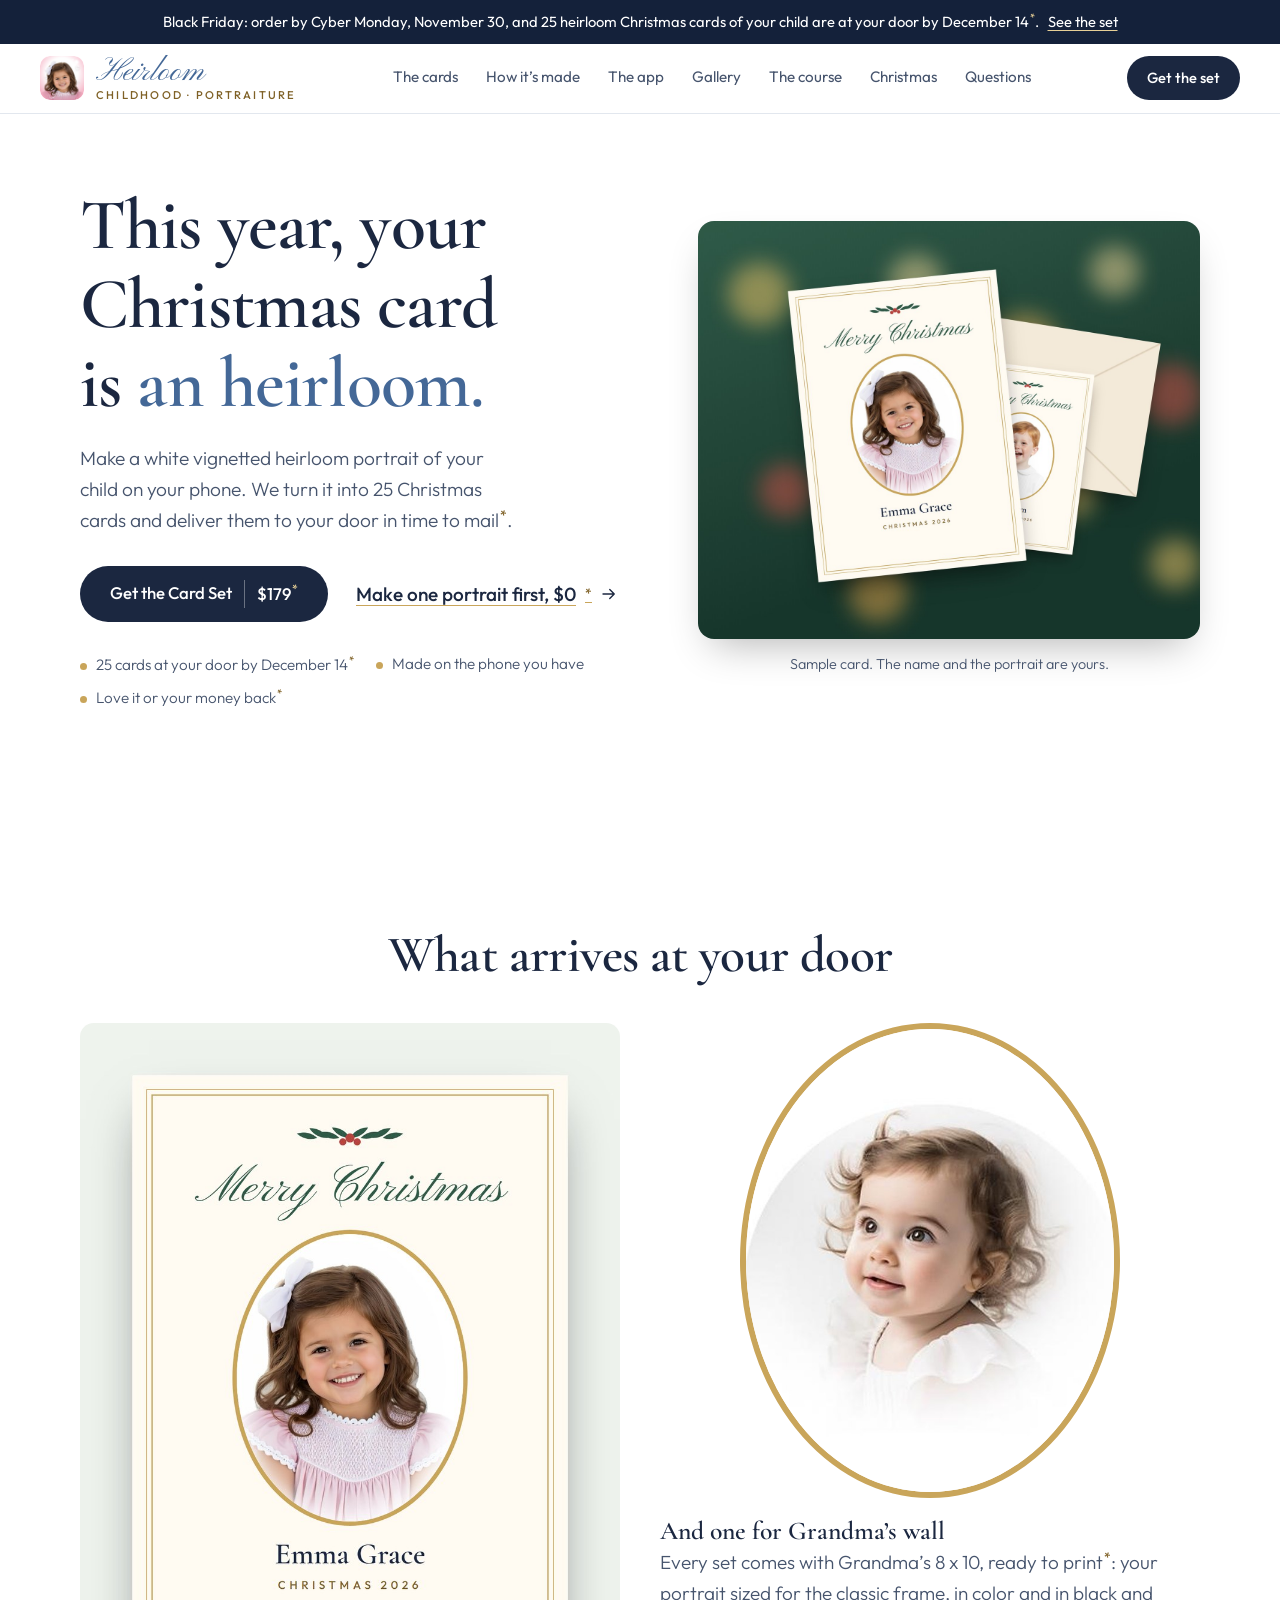
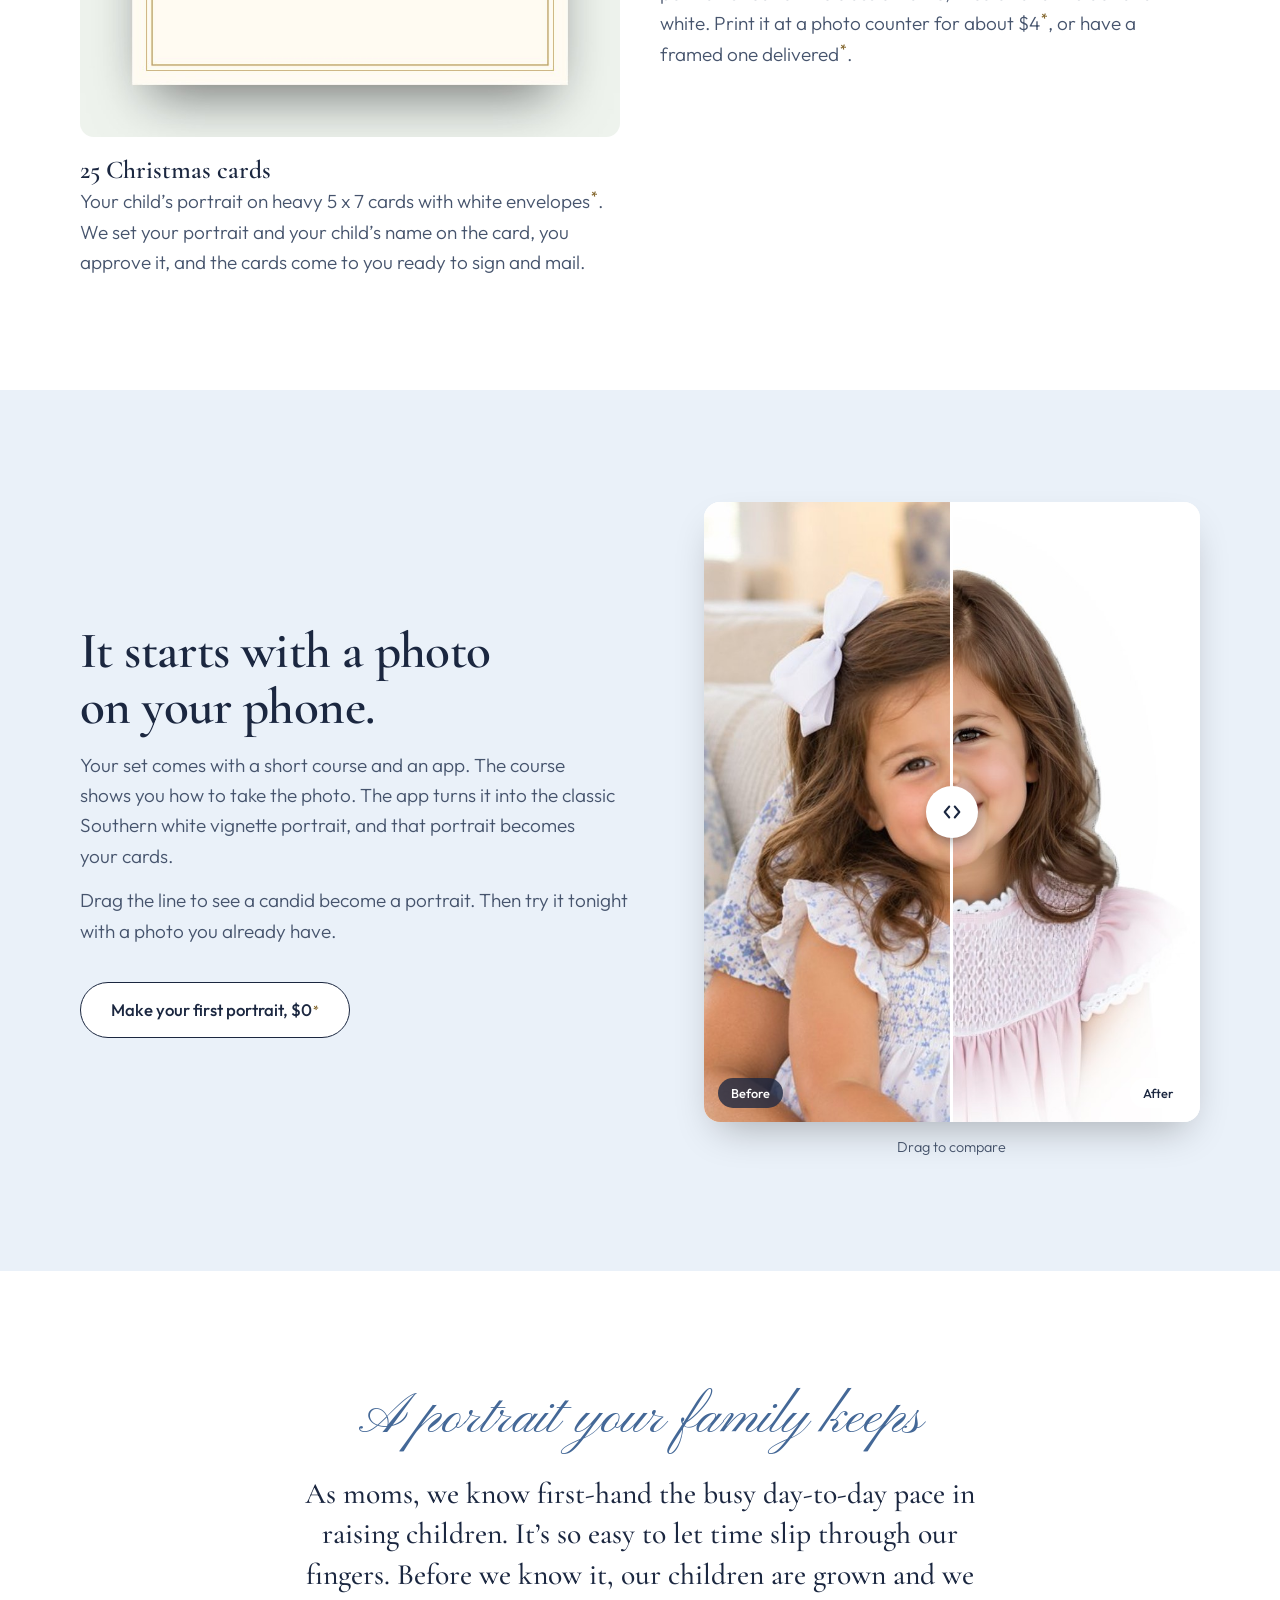
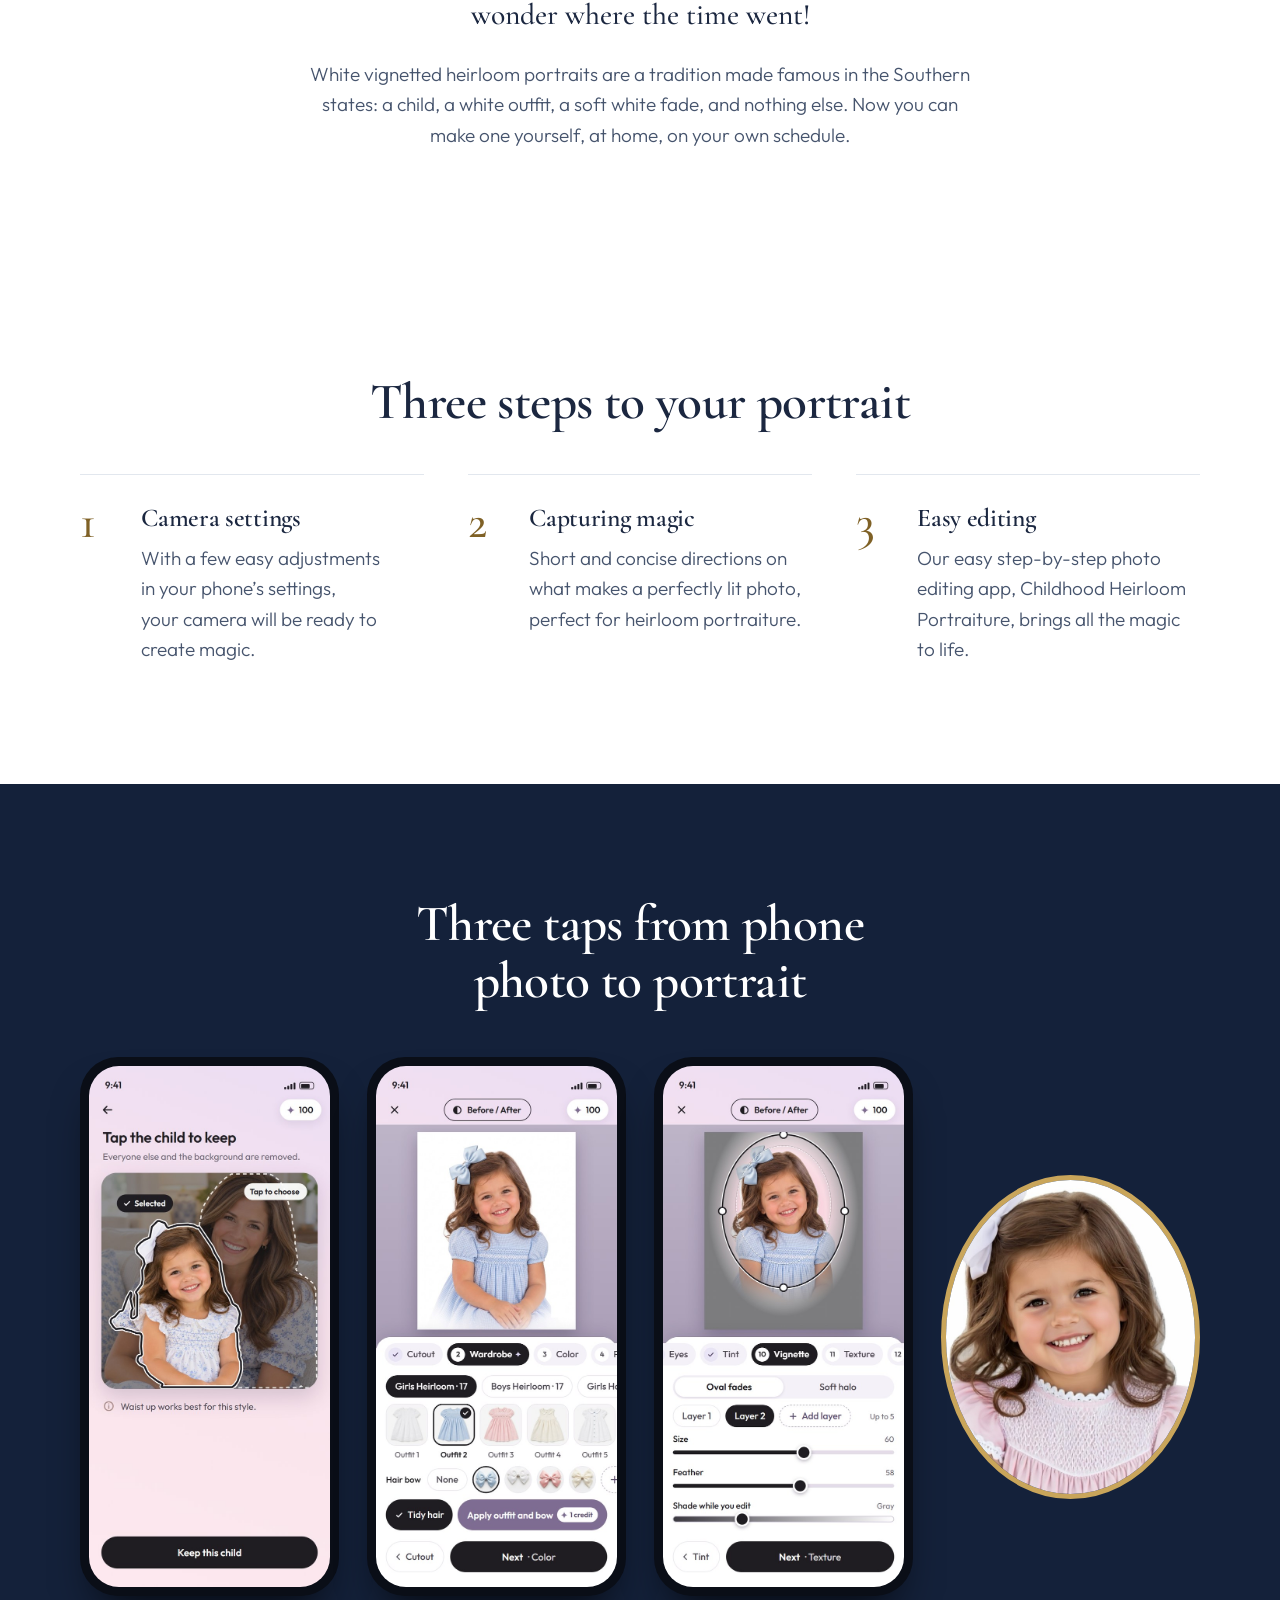
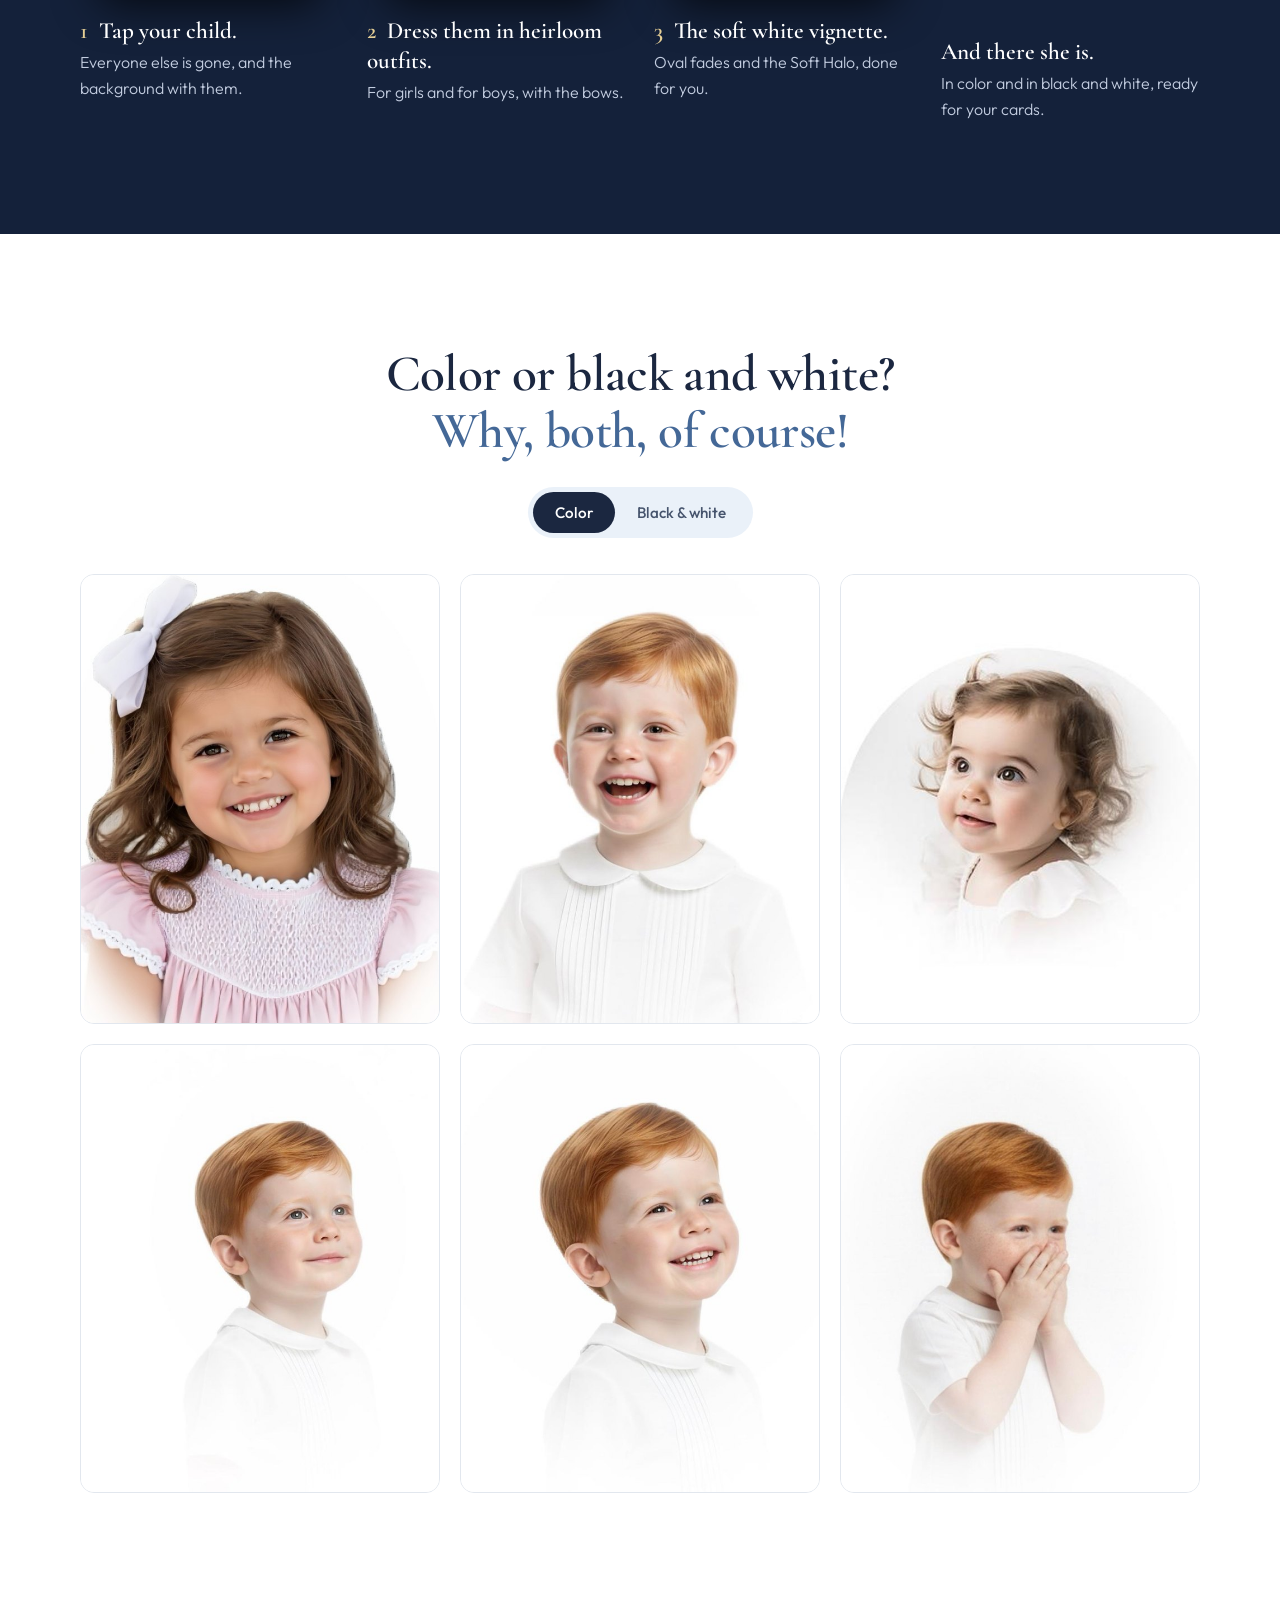
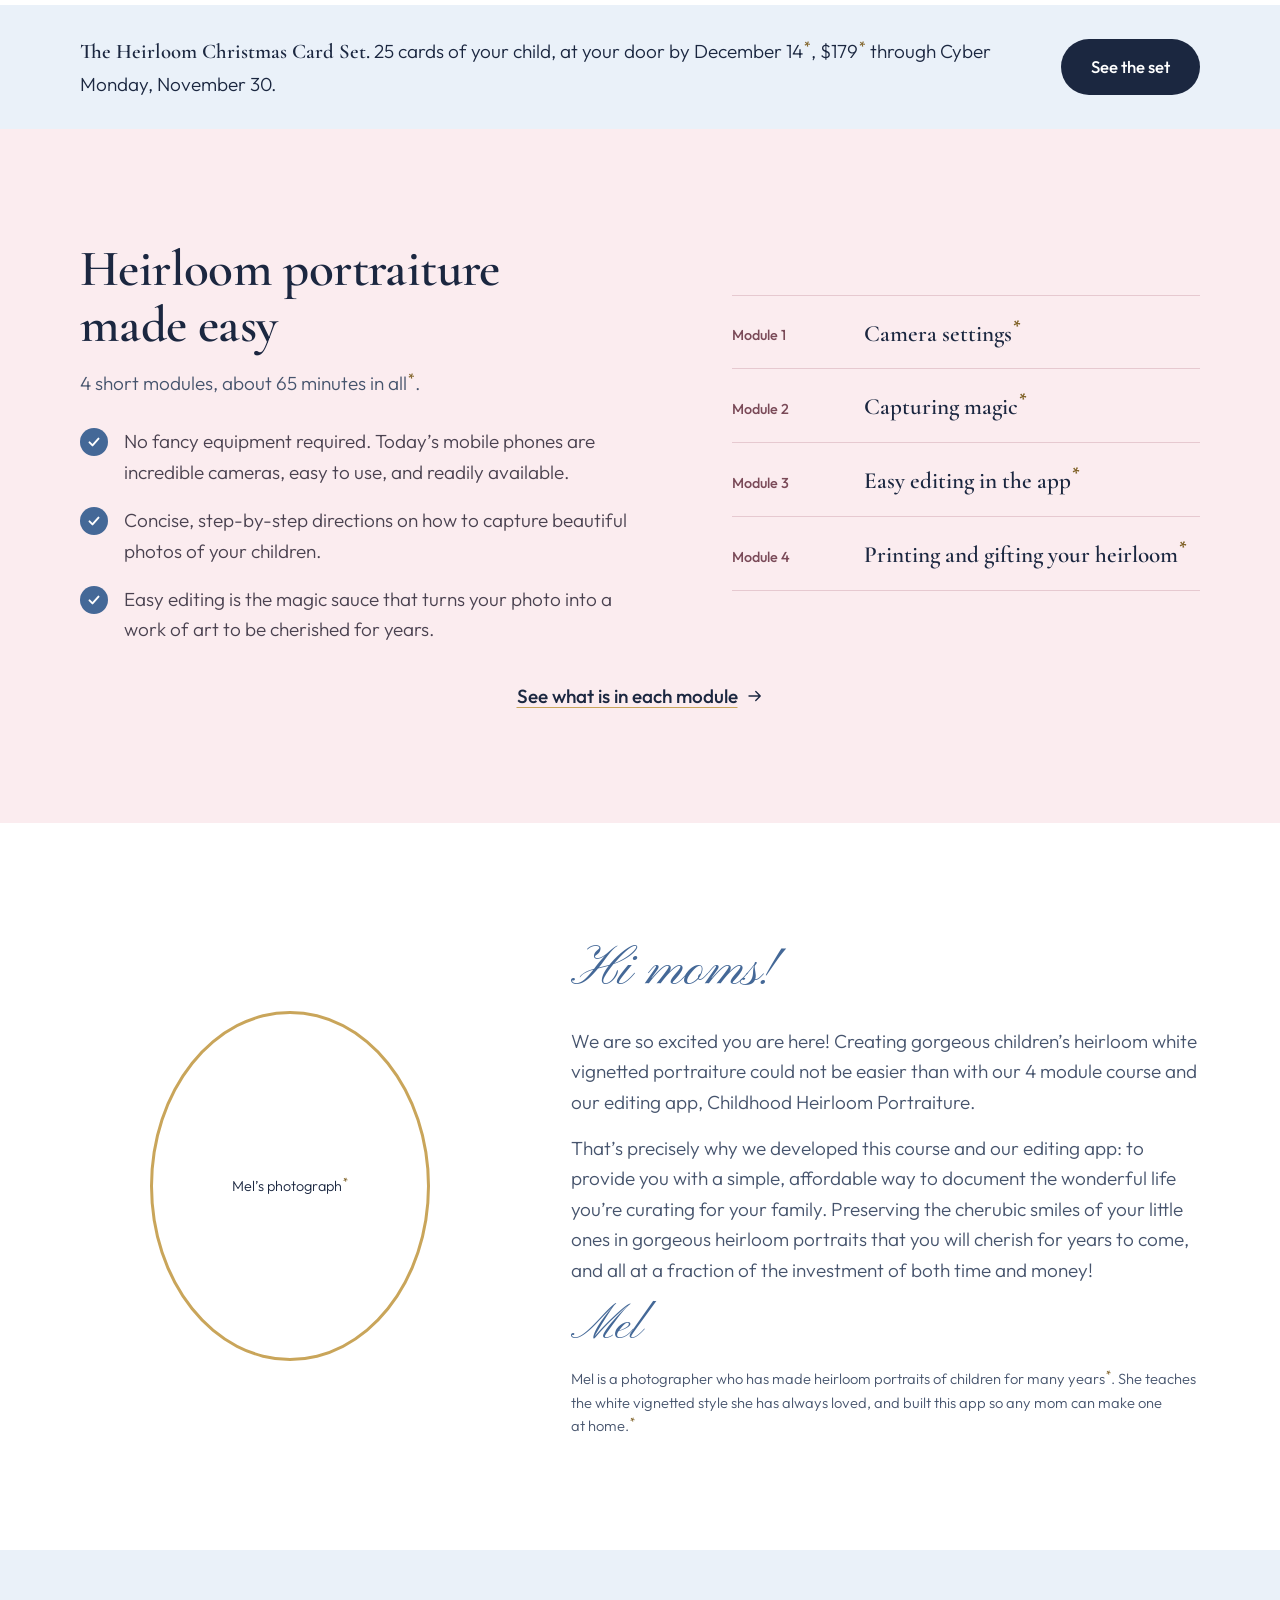
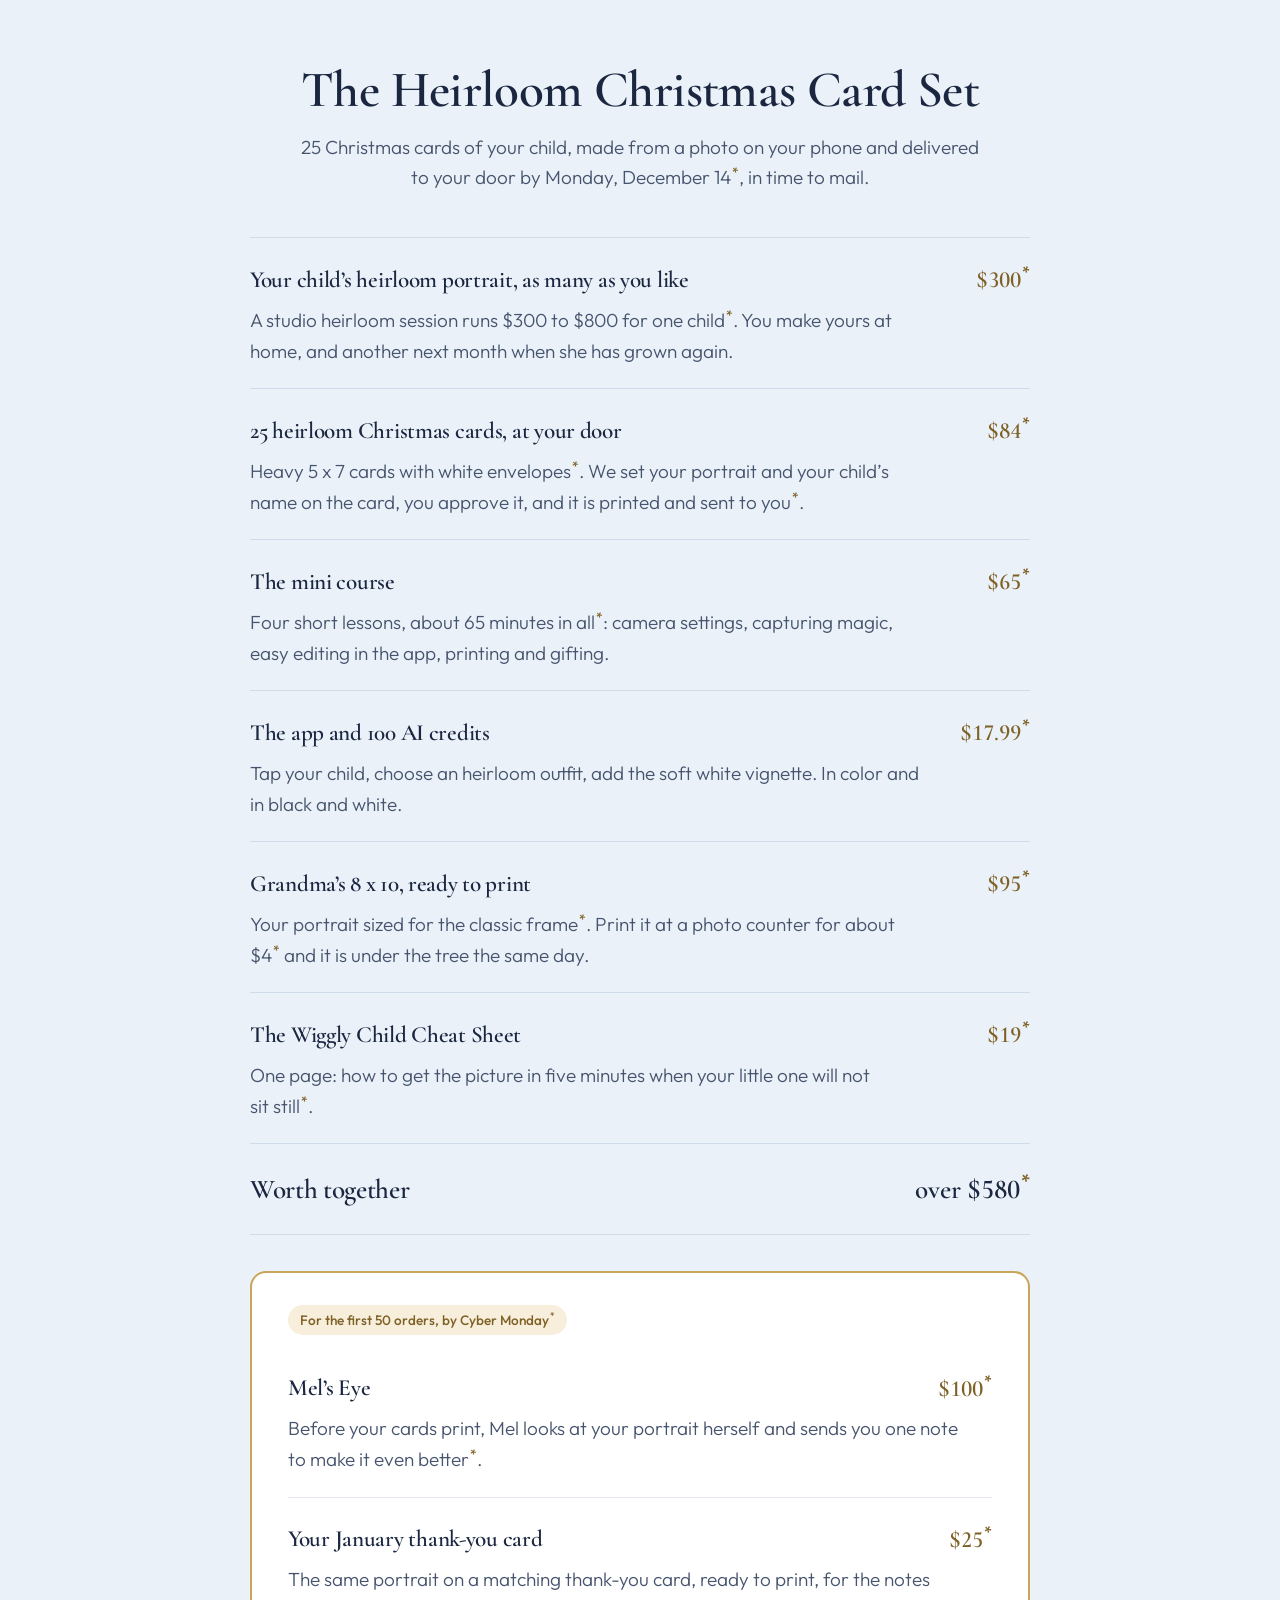
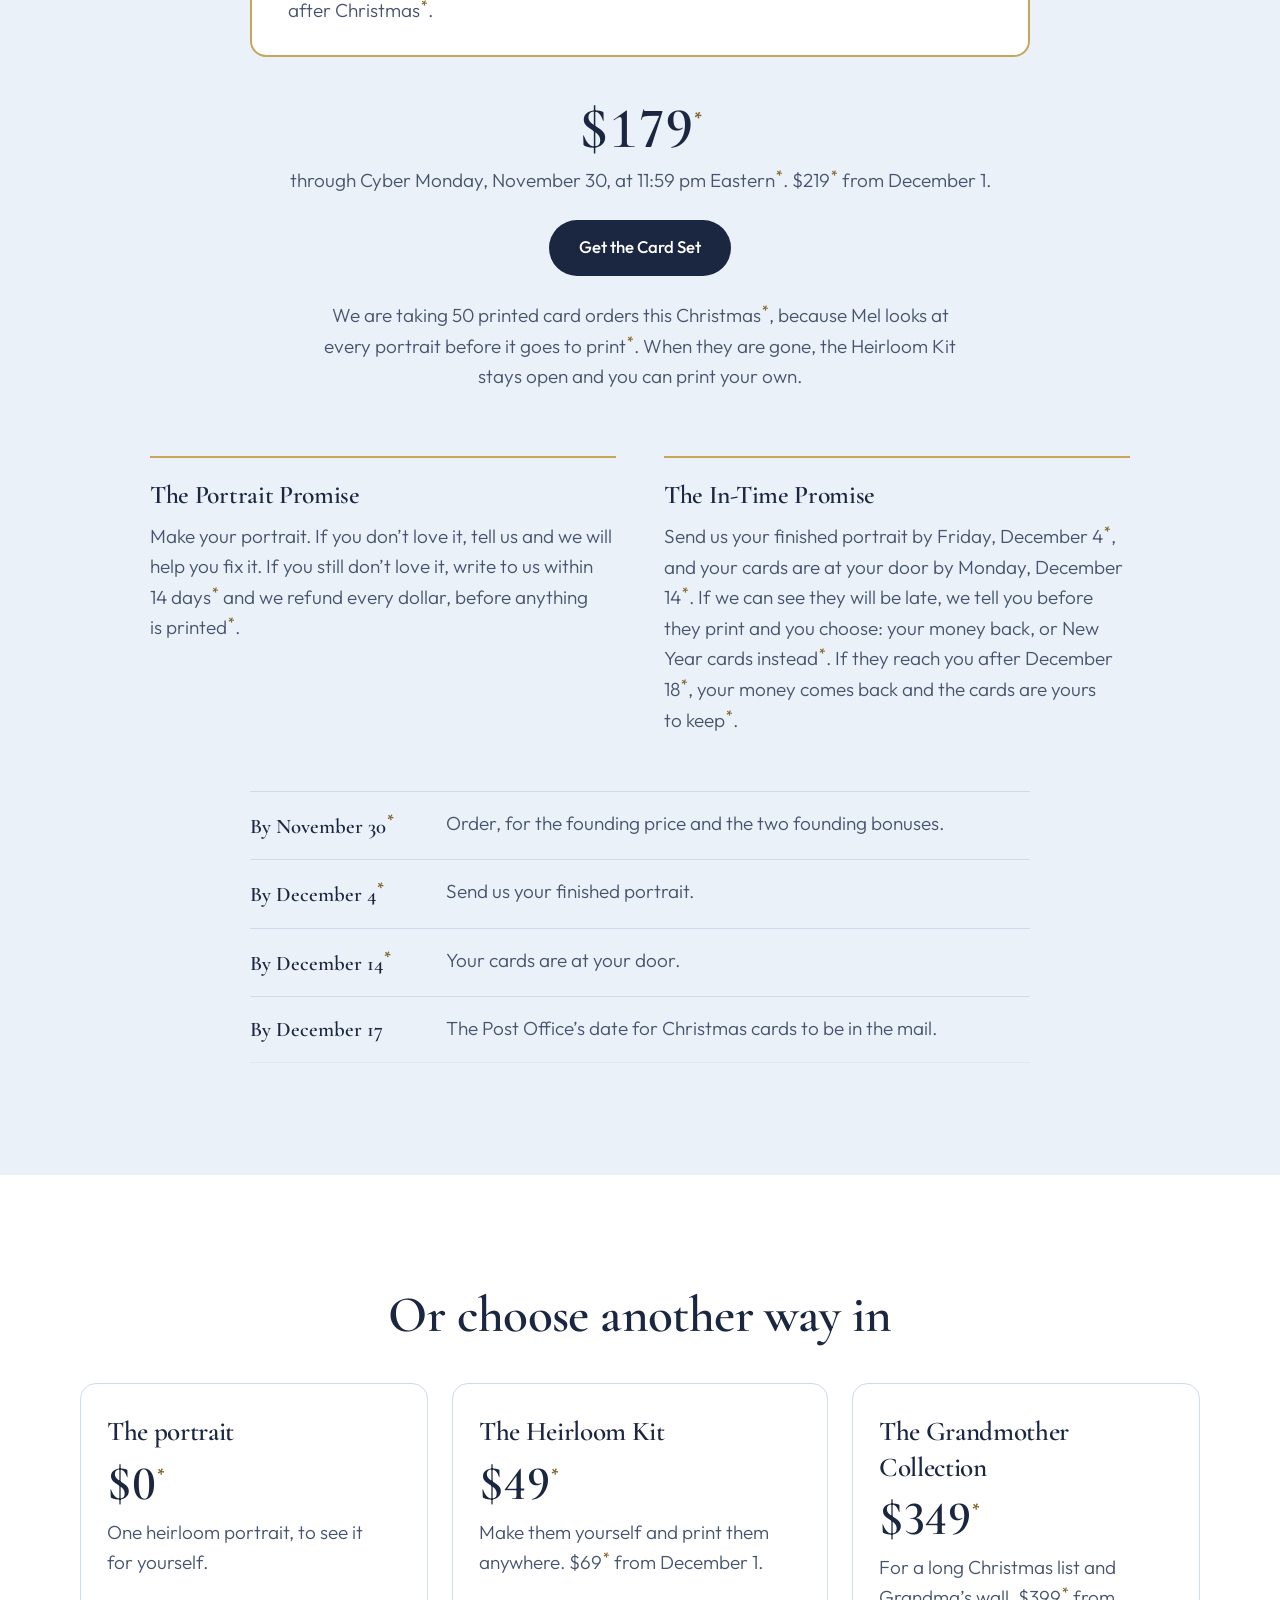
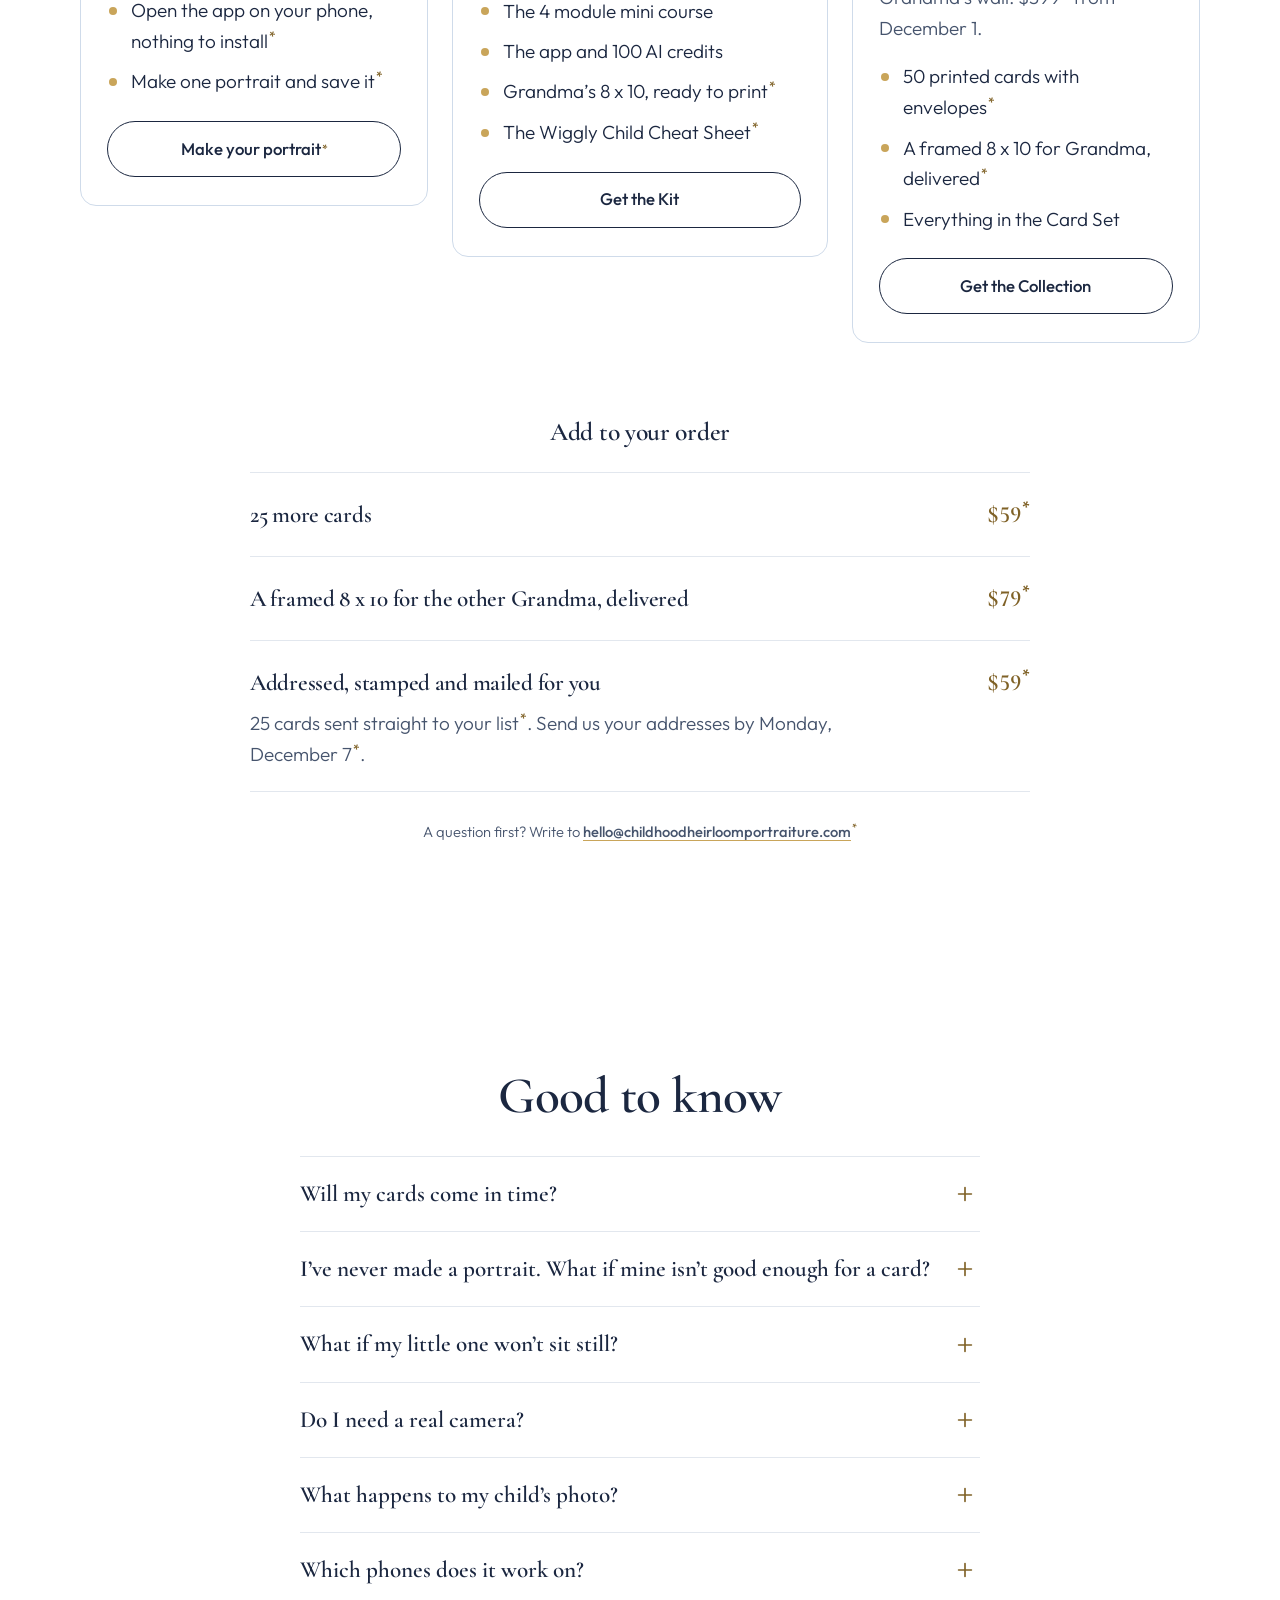
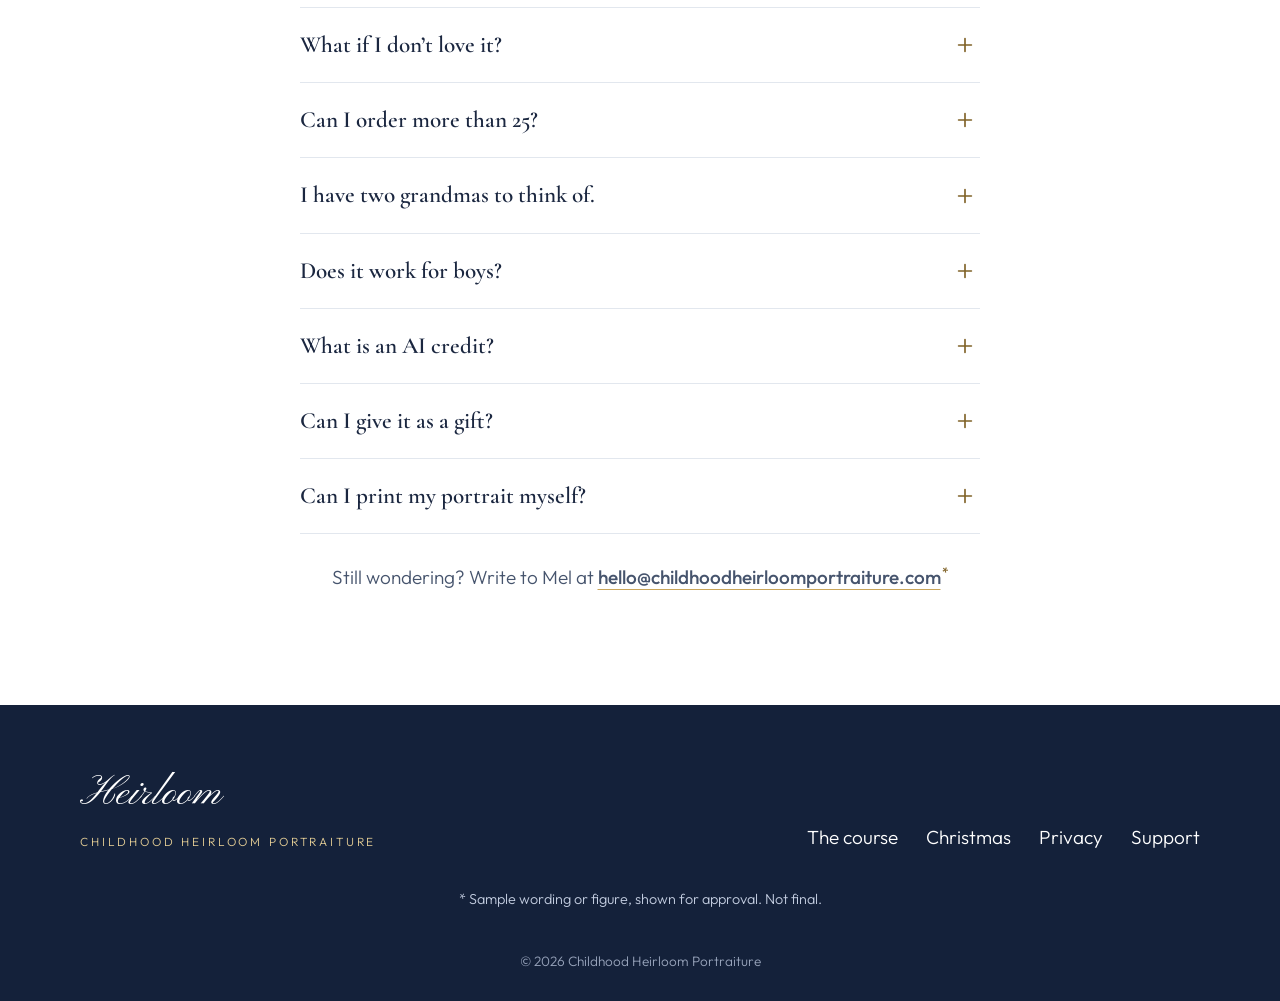
==== commit 530f808b: "Rebuild around the Heirloom Christmas Card Set: 25 printed cards as the main offer, value stack, two" ====
--- a/index.html
+++ b/index.html
@@ -3,10 +3,10 @@
 <head>
 <meta charset="utf-8">
 <meta name="viewport" content="width=device-width, initial-scale=1">
-<title>Childhood Heirloom Portraiture | A Christmas card of your child, for Grandma</title>
-<meta name="description" content="Make an heirloom portrait of your son or daughter on your phone. It comes to your door as a Christmas card, in time to take to Grandma.">
+<title>Childhood Heirloom Portraiture | Heirloom Christmas cards of your child</title>
+<meta name="description" content="Make an heirloom portrait of your son or daughter on your phone. We turn it into 25 Christmas cards and deliver them to your door in time to mail.">
 <meta property="og:title" content="Childhood Heirloom Portraiture">
-<meta property="og:description" content="Turn a phone photo into an heirloom portrait. Mini course and app.">
+<meta property="og:description" content="This year, your Christmas card is an heirloom. A portrait of your child, made on your phone, on 25 printed cards.">
 <meta property="og:image" content="assets/img/share.jpg">
 <meta name="theme-color" content="#14213A">
 <link rel="icon" type="image/png" sizes="32x32" href="assets/icon-32.png">
@@ -18,7 +18,7 @@
 <link rel="stylesheet" href="styles.css">
 </head>
 <body>
-<a class="bar" href="#offer">Black Friday: order by Cyber Monday, November 30, and your child’s Christmas card arrives before Christmas<sup class="ast" title="Sample, needs approval">*</sup>. <span>See the gift</span></a>
+<a class="bar" href="#offer">Black Friday: order by Cyber Monday, November 30, and 25 heirloom Christmas cards of your child are at your door by December 14<sup class="ast" title="Sample, needs approval">*</sup>. <span>See the set</span></a>
 
 <header class="top" id="top">
   <a class="brand" href="#top" aria-label="Childhood Heirloom Portraiture, home">
@@ -26,7 +26,7 @@
     <span class="brand-words"><span class="brand-script">Heirloom</span><span class="brand-caps">Childhood · Portraiture</span></span>
   </a>
   <nav class="nav" aria-label="Main">
-    <a href="#gift">The gift</a>
+    <a href="#gift">The cards</a>
     <a href="#made">How it’s made</a>
     <a href="#app">The app</a>
     <a href="#gallery">Gallery</a>
@@ -34,29 +34,29 @@
     <a href="christmas.html">Christmas</a>
     <a href="#questions">Questions</a>
   </nav>
-  <a class="btn btn-ink btn-small" href="#offer">Get started</a>
+  <a class="btn btn-ink btn-small" href="#offer">Get the set</a>
 </header>
 
 <main>
 
-<!-- 1. Opening: the gift -->
+<!-- 1. Opening: the cards -->
 <section class="hero">
   <div class="wrap hero-grid">
     <div class="hero-copy">
-      <h1>This Christmas, give Grandma a portrait <em>she’ll keep.</em></h1>
-      <p class="lede">Make an heirloom portrait of your son or daughter on your phone. We print it as a Christmas card and deliver it to your door before Christmas<sup class="ast" title="Sample, needs approval">*</sup>, ready to take home to Grandma.</p>
+      <h1>This year, your Christmas card is <em>an heirloom.</em></h1>
+      <p class="lede">Make a white vignetted heirloom portrait of your child on your phone. We turn it into 25 Christmas cards and deliver them to your door in time to mail<sup class="ast" title="Sample, needs approval">*</sup>.</p>
       <div class="actions">
-        <a class="btn btn-ink" href="#offer">Get the Christmas gift <span class="btn-price">from $100<sup class="ast" title="Sample, needs approval">*</sup></span></a>
-        <a class="link-arrow" href="#made">See how it’s made <svg viewBox="0 0 24 24" width="18" height="18" aria-hidden="true"><path d="M4 12h15M13 6l6 6-6 6" fill="none" stroke="currentColor" stroke-width="1.8" stroke-linecap="round" stroke-linejoin="round"/></svg></a>
+        <a class="btn btn-ink" href="#offer">Get the Card Set <span class="btn-price">$179<sup class="ast" title="Sample, needs approval">*</sup></span></a>
+        <a class="link-arrow" href="support.html#open" data-needs-approval="web app link">Make one portrait first, $0<sup class="ast" title="Sample, needs approval">*</sup> <svg viewBox="0 0 24 24" width="18" height="18" aria-hidden="true"><path d="M4 12h15M13 6l6 6-6 6" fill="none" stroke="currentColor" stroke-width="1.8" stroke-linecap="round" stroke-linejoin="round"/></svg></a>
       </div>
       <ul class="ticks">
-        <li>At your door before Christmas<sup class="ast" title="Sample, needs approval">*</sup></li>
+        <li>25 cards at your door by December 14<sup class="ast" title="Sample, needs approval">*</sup></li>
         <li>Made on the phone you have</li>
-        <li>For sons and daughters</li>
+        <li>Love it or your money back<sup class="ast" title="Sample, needs approval">*</sup></li>
       </ul>
     </div>
     <div class="hero-art">
-      <img class="gift-art" src="assets/img/gift-hero.jpg" alt="A printed Christmas card with an heirloom portrait of a little girl, a second card with a little boy, and an envelope, in front of Christmas lights" width="1400" height="1166">
+      <img class="gift-art" src="assets/img/gift-hero.jpg" alt="Printed Christmas cards with an heirloom portrait of a little girl and a little boy, and an envelope, in front of Christmas lights" width="1400" height="1166">
       <p class="caption">Sample card. The name and the portrait are yours.</p>
     </div>
   </div>
@@ -69,11 +69,11 @@
     <div class="arrive">
       <figure>
         <img src="assets/img/gift-card.jpg" alt="The Christmas card: Merry Christmas in script, the child's portrait in a gold oval, her name and the year" loading="lazy" width="900" height="1190">
-        <figcaption><strong>The Christmas card</strong> Your child’s portrait on a heavy 5 x 7 card with an envelope<sup class="ast" title="Sample, needs approval">*</sup>. Write a note inside and hand it to Grandma.</figcaption>
+        <figcaption><strong>25 Christmas cards</strong> Your child’s portrait on heavy 5&nbsp;x&nbsp;7 cards with white envelopes<sup class="ast" title="Sample, needs approval">*</sup>. We set your portrait and your child’s name on the card, you approve it, and the cards come to you ready to sign and mail.</figcaption>
       </figure>
       <figure>
-        <img src="assets/img/gift-calendar.jpg" alt="A wall calendar with a child's portrait above the month of January" loading="lazy" width="900" height="1190">
-        <figcaption><strong>The calendar</strong> Twelve months, a portrait for each<sup class="ast" title="Sample, needs approval">*</sup>, so she sees that face every day of the year<sup class="ast" title="Sample, needs approval">*</sup>.</figcaption>
+        <div class="frame-oval"><img src="assets/img/portrait-3.jpg" alt="An heirloom portrait of a baby girl with curls, in a gold oval frame" loading="lazy" width="640" height="800"></div>
+        <figcaption><strong>And one for Grandma’s wall</strong> Every set comes with Grandma’s 8&nbsp;x&nbsp;10, ready to print<sup class="ast" title="Sample, needs approval">*</sup>: your portrait sized for the classic frame, in color and in black and white. Print it at a photo counter for about $4<sup class="ast" title="Sample, needs approval">*</sup>, or have a framed one delivered<sup class="ast" title="Sample, needs approval">*</sup>.</figcaption>
       </figure>
     </div>
   </div>
@@ -84,8 +84,9 @@
   <div class="wrap made-grid">
     <div>
       <h2>It starts with a photo on your phone.</h2>
-      <p class="sub">Your gift comes with a short course and an app. The course shows you how to take the photo. The app turns it into the classic Southern white vignette portrait, and that portrait becomes your card.</p>
-      <p class="sub">Drag the line to see a candid become a portrait.</p>
+      <p class="sub">Your set comes with a short course and an app. The course shows you how to take the photo. The app turns it into the classic Southern white vignette portrait, and that portrait becomes your cards.</p>
+      <p class="sub">Drag the line to see a candid become a portrait. Then try it tonight with a photo you already have.</p>
+      <p class="more"><a class="btn btn-line" href="support.html#open" data-needs-approval="web app link">Make your first portrait, $0<sup class="ast" title="Sample, needs approval">*</sup></a></p>
     </div>
     <div>
       <div class="compare" id="compare" style="--pos:50%">
@@ -155,7 +156,7 @@
       </figure>
       <figure class="phone-card finished">
         <div class="finished-frame"><img src="assets/img/portrait-1.jpg" alt="The finished heirloom portrait of a little girl with a white bow" loading="lazy" width="640" height="800"></div>
-        <figcaption><strong>And there she is.</strong> In color and in black and white, ready to print.</figcaption>
+        <figcaption><strong>And there she is.</strong> In color and in black and white, ready for your cards.</figcaption>
       </figure>
     </div>
   </div>
@@ -182,8 +183,8 @@
 
 <section class="strip">
   <div class="wrap strip-grid">
-    <p><strong>The Christmas gift.</strong> Your child’s Christmas card, delivered before Christmas<sup class="ast" title="Sample, needs approval">*</sup>, from $100<sup class="ast" title="Sample, needs approval">*</sup>. Order by Cyber Monday, November 30.</p>
-    <a class="btn btn-ink" href="#offer">See the gift</a>
+    <p><strong>The Heirloom Christmas Card Set.</strong> 25 cards of your child, at your door by December 14<sup class="ast" title="Sample, needs approval">*</sup>, $179<sup class="ast" title="Sample, needs approval">*</sup> through Cyber Monday, November 30.</p>
+    <a class="btn btn-ink" href="#offer">See the set</a>
   </div>
 </section>
 
@@ -223,48 +224,149 @@
   </div>
 </section>
 
-<!-- 8. The offer -->
+<!-- 8. The offer: the Card Set, what is in it and what each part is worth -->
 <section class="band band-sky" id="offer">
   <div class="wrap">
-    <h2 class="center">Choose your gift</h2>
-    <p class="sub center">Order by Cyber Monday, November 30, at 11:59 pm Eastern<sup class="ast" title="Sample, needs approval">*</sup>. Send us your finished portrait by Tuesday, December 8<sup class="ast" title="Sample, needs approval">*</sup> and it is at your door before Christmas<sup class="ast" title="Sample, needs approval">*</sup>.</p>
+    <h2 class="center">The Heirloom Christmas Card Set</h2>
+    <p class="sub center">25 Christmas cards of your child, made from a photo on your phone and delivered to your door by Monday, December 14<sup class="ast" title="Sample, needs approval">*</sup>, in time to mail.</p>
+
+    <ul class="stack" aria-label="What is in the set, and what each part is worth">
+      <li>
+        <h3>Your child’s heirloom portrait, as many as you like</h3>
+        <span class="worth">$300<sup class="ast" title="Sample, needs approval">*</sup></span>
+        <p>A studio heirloom session runs $300 to $800 for one child<sup class="ast" title="Sample, needs approval">*</sup>. You make yours at home, and another next month when she has grown again.</p>
+      </li>
+      <li>
+        <h3>25 heirloom Christmas cards, at your door</h3>
+        <span class="worth">$84<sup class="ast" title="Sample, needs approval">*</sup></span>
+        <p>Heavy 5&nbsp;x&nbsp;7 cards with white envelopes<sup class="ast" title="Sample, needs approval">*</sup>. We set your portrait and your child’s name on the card, you approve it, and it is printed and sent to you<sup class="ast" title="Sample, needs approval">*</sup>.</p>
+      </li>
+      <li>
+        <h3>The mini course</h3>
+        <span class="worth">$65<sup class="ast" title="Sample, needs approval">*</sup></span>
+        <p>Four short lessons, about 65 minutes in all<sup class="ast" title="Sample, needs approval">*</sup>: camera settings, capturing magic, easy editing in the app, printing and gifting.</p>
+      </li>
+      <li>
+        <h3>The app and 100 AI credits</h3>
+        <span class="worth">$17.99<sup class="ast" title="Sample, needs approval">*</sup></span>
+        <p>Tap your child, choose an heirloom outfit, add the soft white vignette. In color and in black and white.</p>
+      </li>
+      <li>
+        <h3>Grandma’s 8&nbsp;x&nbsp;10, ready to print</h3>
+        <span class="worth">$95<sup class="ast" title="Sample, needs approval">*</sup></span>
+        <p>Your portrait sized for the classic frame<sup class="ast" title="Sample, needs approval">*</sup>. Print it at a photo counter for about $4<sup class="ast" title="Sample, needs approval">*</sup> and it is under the tree the same day.</p>
+      </li>
+      <li>
+        <h3>The Wiggly Child Cheat Sheet</h3>
+        <span class="worth">$19<sup class="ast" title="Sample, needs approval">*</sup></span>
+        <p>One page: how to get the picture in five minutes when your little one will not sit still<sup class="ast" title="Sample, needs approval">*</sup>.</p>
+      </li>
+      <li class="stack-sum">
+        <h3>Worth together</h3>
+        <span class="worth">over $580<sup class="ast" title="Sample, needs approval">*</sup></span>
+      </li>
+    </ul>
+
+    <div class="founding">
+      <p class="tier-flag">For the first 50 orders, by Cyber Monday<sup class="ast" title="Sample, needs approval">*</sup></p>
+      <ul class="stack">
+        <li>
+          <h3>Mel’s Eye</h3>
+          <span class="worth">$100<sup class="ast" title="Sample, needs approval">*</sup></span>
+          <p>Before your cards print, Mel looks at your portrait herself and sends you one note to make it even better<sup class="ast" title="Sample, needs approval">*</sup>.</p>
+        </li>
+        <li>
+          <h3>Your January thank-you card</h3>
+          <span class="worth">$25<sup class="ast" title="Sample, needs approval">*</sup></span>
+          <p>The same portrait on a matching thank-you card, ready to print, for the notes after Christmas<sup class="ast" title="Sample, needs approval">*</sup>.</p>
+        </li>
+      </ul>
+    </div>
+
+    <div class="buy">
+      <p class="price"><span class="price-now">$179<sup class="ast" title="Sample, needs approval">*</sup></span></p>
+      <p class="buy-note">through Cyber Monday, November 30, at 11:59 pm Eastern<sup class="ast" title="Sample, needs approval">*</sup>. $219<sup class="ast" title="Sample, needs approval">*</sup> from December 1.</p>
+      <a class="btn btn-ink" href="welcome.html" data-needs-approval="checkout link">Get the Card Set</a>
+      <p class="buy-limit">We are taking 50 printed card orders this Christmas<sup class="ast" title="Sample, needs approval">*</sup>, because Mel looks at every portrait before it goes to print<sup class="ast" title="Sample, needs approval">*</sup>. When they are gone, the Heirloom Kit stays open and you can print your own.</p>
+    </div>
+
+    <div class="promises">
+      <article>
+        <h3>The Portrait Promise</h3>
+        <p>Make your portrait. If you don’t love it, tell us and we will help you fix it. If you still don’t love it, write to us within 14 days<sup class="ast" title="Sample, needs approval">*</sup> and we refund every dollar, before anything is printed<sup class="ast" title="Sample, needs approval">*</sup>.</p>
+      </article>
+      <article>
+        <h3>The In-Time Promise</h3>
+        <p>Send us your finished portrait by Friday, December 4<sup class="ast" title="Sample, needs approval">*</sup>, and your cards are at your door by Monday, December 14<sup class="ast" title="Sample, needs approval">*</sup>. If we can see they will be late, we tell you before they print and you choose: your money back, or New Year cards instead<sup class="ast" title="Sample, needs approval">*</sup>. If they reach you after December 18<sup class="ast" title="Sample, needs approval">*</sup>, your money comes back and the cards are yours to keep<sup class="ast" title="Sample, needs approval">*</sup>.</p>
+      </article>
+    </div>
+
+    <ul class="dates dates-offer" aria-label="The dates">
+      <li><strong>By November 30<sup class="ast" title="Sample, needs approval">*</sup></strong><span>Order, for the founding price and the two founding bonuses.</span></li>
+      <li><strong>By December 4<sup class="ast" title="Sample, needs approval">*</sup></strong><span>Send us your finished portrait.</span></li>
+      <li><strong>By December 14<sup class="ast" title="Sample, needs approval">*</sup></strong><span>Your cards are at your door.</span></li>
+      <li><strong>By December 17</strong><span>The Post Office’s date for Christmas cards to be in the mail.</span></li>
+    </ul>
+  </div>
+</section>
+
+<!-- 8b. The other ways in -->
+<section class="section" id="ways">
+  <div class="wrap">
+    <h2 class="center">Or choose another way in</h2>
     <div class="tiers">
       <article class="tier">
         <h3>The portrait</h3>
         <p class="tier-price">$0<sup class="ast" title="Sample, needs approval">*</sup></p>
-        <p class="tier-line">One digital heirloom portrait, for yourself.</p>
+        <p class="tier-line">One heirloom portrait, to see it for yourself.</p>
         <ul>
-          <li>Install the app</li>
-          <li>Make one portrait and save it to your phone<sup class="ast" title="Sample, needs approval">*</sup></li>
+          <li>Open the app on your phone, nothing to install<sup class="ast" title="Sample, needs approval">*</sup></li>
+          <li>Make one portrait and save it<sup class="ast" title="Sample, needs approval">*</sup></li>
         </ul>
-        <a class="btn btn-line btn-wide" href="support.html" data-needs-approval="store link">Get the app<sup class="ast" title="Sample, needs approval">*</sup></a>
-      </article>
-      <article class="tier tier-main">
-        <p class="tier-flag">For Grandma</p>
-        <h3>The Christmas card</h3>
-        <p class="tier-price">$100<sup class="ast" title="Sample, needs approval">*</sup></p>
-        <p class="tier-line">Your child’s portrait, printed and delivered before Christmas<sup class="ast" title="Sample, needs approval">*</sup>.</p>
-        <ul>
-          <li>A heavy 5 x 7 card with an envelope<sup class="ast" title="Sample, needs approval">*</sup>, at your door</li>
-          <li>The 4 module mini course, to take the photo</li>
-          <li>The app and 100 AI credits, to make the portrait</li>
-        </ul>
-        <a class="btn btn-ink btn-wide" href="welcome.html" data-needs-approval="checkout link">Get the Christmas card</a>
+        <a class="btn btn-line btn-wide" href="support.html#open" data-needs-approval="web app link">Make your portrait<sup class="ast" title="Sample, needs approval">*</sup></a>
       </article>
       <article class="tier">
-        <h3>The calendar</h3>
-        <p class="tier-price">$350<sup class="ast" title="Sample, needs approval">*</sup></p>
-        <p class="tier-line">A portrait for every month, so she sees that face all year<sup class="ast" title="Sample, needs approval">*</sup>.</p>
+        <h3>The Heirloom Kit</h3>
+        <p class="tier-price">$49<sup class="ast" title="Sample, needs approval">*</sup></p>
+        <p class="tier-line">Make them yourself and print them anywhere. $69<sup class="ast" title="Sample, needs approval">*</sup> from December 1.</p>
         <ul>
-          <li>A 12 month wall calendar, printed and delivered<sup class="ast" title="Sample, needs approval">*</sup></li>
-          <li>The Christmas card as well</li>
-          <li>The course, the app and 100 AI credits</li>
+          <li>The 4 module mini course</li>
+          <li>The app and 100 AI credits</li>
+          <li>Grandma’s 8&nbsp;x&nbsp;10, ready to print<sup class="ast" title="Sample, needs approval">*</sup></li>
+          <li>The Wiggly Child Cheat Sheet<sup class="ast" title="Sample, needs approval">*</sup></li>
         </ul>
-        <a class="btn btn-line btn-wide" href="welcome.html" data-needs-approval="checkout link">Get the calendar</a>
+        <a class="btn btn-line btn-wide" href="welcome.html" data-needs-approval="checkout link">Get the Kit</a>
       </article>
-    </div>
-    <p class="promise">If it is late or you don’t love it, write to us within 14 days and we will refund you.<sup class="ast" title="Sample, needs approval">*</sup></p>
-    <p class="small center">A question first? Write to <a class="mail" href="mailto:hello@childhoodheirloomportraiture.com">hello@childhoodheirloomportraiture.com</a><sup class="ast" title="Sample, needs approval">*</sup></p>
+      <article class="tier">
+        <h3>The Grandmother Collection</h3>
+        <p class="tier-price">$349<sup class="ast" title="Sample, needs approval">*</sup></p>
+        <p class="tier-line">For a long Christmas list and Grandma’s wall. $399<sup class="ast" title="Sample, needs approval">*</sup> from December 1.</p>
+        <ul>
+          <li>50 printed cards with envelopes<sup class="ast" title="Sample, needs approval">*</sup></li>
+          <li>A framed 8&nbsp;x&nbsp;10 for Grandma, delivered<sup class="ast" title="Sample, needs approval">*</sup></li>
+          <li>Everything in the Card Set</li>
+        </ul>
+        <a class="btn btn-line btn-wide" href="welcome.html" data-needs-approval="checkout link">Get the Collection</a>
+      </article>
+    </div>
+
+    <h3 class="center add-head">Add to your order</h3>
+    <ul class="stack stack-plain">
+      <li>
+        <h3>25 more cards</h3>
+        <span class="worth">$59<sup class="ast" title="Sample, needs approval">*</sup></span>
+      </li>
+      <li>
+        <h3>A framed 8&nbsp;x&nbsp;10 for the other Grandma, delivered</h3>
+        <span class="worth">$79<sup class="ast" title="Sample, needs approval">*</sup></span>
+      </li>
+      <li>
+        <h3>Addressed, stamped and mailed for you</h3>
+        <span class="worth">$59<sup class="ast" title="Sample, needs approval">*</sup></span>
+        <p>25 cards sent straight to your list<sup class="ast" title="Sample, needs approval">*</sup>. Send us your addresses by Monday, December 7<sup class="ast" title="Sample, needs approval">*</sup>.</p>
+      </li>
+    </ul>
+    <p class="small center ask">A question first? Write to <a class="mail" href="mailto:hello@childhoodheirloomportraiture.com">hello@childhoodheirloomportraiture.com</a><sup class="ast" title="Sample, needs approval">*</sup></p>
   </div>
 </section>
 
@@ -273,16 +375,19 @@
   <div class="wrap narrow">
     <h2 class="center">Good to know</h2>
     <div class="faq">
-      <details><summary>Will it arrive before Christmas?</summary><p>Yes, if you order by Cyber Monday and send us your finished portrait by Tuesday, December 8<sup class="ast" title="Sample, needs approval">*</sup>. Your card is printed and sent to your US address<sup class="ast" title="Sample, needs approval">*</sup> to arrive before Christmas<sup class="ast" title="Sample, needs approval">*</sup>. If it is late, we refund you<sup class="ast" title="Sample, needs approval">*</sup>.</p></details>
+      <details><summary>Will my cards come in time?</summary><p>Yes, if your finished portrait reaches us by Friday, December 4<sup class="ast" title="Sample, needs approval">*</sup>. Your cards are printed and sent to your US address<sup class="ast" title="Sample, needs approval">*</sup> to arrive by Monday, December 14<sup class="ast" title="Sample, needs approval">*</sup>. If anything will be late we tell you first, and you choose a refund or New Year cards<sup class="ast" title="Sample, needs approval">*</sup>.</p></details>
+      <details><summary>I’ve never made a portrait. What if mine isn’t good enough for a card?</summary><p>That is what the course is for, and it is short. If you are one of the first 50, Mel looks at yours herself before it prints<sup class="ast" title="Sample, needs approval">*</sup>. And if you don’t love it, you get your money back before anything is printed<sup class="ast" title="Sample, needs approval">*</sup>.</p></details>
+      <details><summary>What if my little one won’t sit still?</summary><p>Most don’t. The Wiggly Child Cheat Sheet is one page for exactly that<sup class="ast" title="Sample, needs approval">*</sup>.</p></details>
       <details><summary>Do I need a real camera?</summary><p>No. Your phone is all you need. The course shows you the few settings to change.</p></details>
-      <details><summary>What happens to my child’s photo?</summary><p>Your photo stays on your phone. When you use an AI step, the photo is sent for that one edit and is not kept afterward.<sup class="ast" title="Sample, needs approval">*</sup></p></details>
-      <details><summary>Which phones does it work on?</summary><p>The app is made for iPhone first<sup class="ast" title="Sample, needs approval">*</sup>. An Android version follows<sup class="ast" title="Sample, needs approval">*</sup>.</p></details>
-      <details><summary>What if I don’t love it?</summary><p>Write to us within 14 days and we will refund you.<sup class="ast" title="Sample, needs approval">*</sup></p></details>
-      <details><summary>Can I give it as a gift?</summary><p>Yes. Buy the bundle and forward your welcome email to her<sup class="ast" title="Sample, needs approval">*</sup>. See the <a href="christmas.html">Christmas page</a> for ideas.</p></details>
-      <details><summary>How does the Christmas card work?</summary><p>Make your portrait in the app and send it to us by Tuesday, December 8<sup class="ast" title="Sample, needs approval">*</sup>. We print it as a 5 x 7 card on heavy stock with an envelope<sup class="ast" title="Sample, needs approval">*</sup> and mail it to your US address<sup class="ast" title="Sample, needs approval">*</sup>. Send it on to Grandma, or keep it as a memory.</p></details>
+      <details><summary>What happens to my child’s photo?</summary><p>Your photo stays on your phone. When you use an AI step, the photo is sent for that one edit and is not kept afterward<sup class="ast" title="Sample, needs approval">*</sup>. The finished portrait you send us for your cards goes to us and to the printer, and nowhere else<sup class="ast" title="Sample, needs approval">*</sup>. We delete our copy 14 days after your cards arrive<sup class="ast" title="Sample, needs approval">*</sup>.</p></details>
+      <details><summary>Which phones does it work on?</summary><p>The app opens in the browser on your phone, iPhone or Android<sup class="ast" title="Sample, needs approval">*</sup>. There is nothing to install<sup class="ast" title="Sample, needs approval">*</sup>.</p></details>
+      <details><summary>What if I don’t love it?</summary><p>Write to us within 14 days and we refund every dollar, before anything is printed<sup class="ast" title="Sample, needs approval">*</sup>.</p></details>
+      <details><summary>Can I order more than 25?</summary><p>Yes. Add 25 more at checkout, or choose the Grandmother Collection for 50<sup class="ast" title="Sample, needs approval">*</sup>.</p></details>
+      <details><summary>I have two grandmas to think of.</summary><p>Every paid bundle comes with Grandma’s 8&nbsp;x&nbsp;10, ready to print, so you can print one for each<sup class="ast" title="Sample, needs approval">*</sup>. Or add a framed one and we have it delivered<sup class="ast" title="Sample, needs approval">*</sup>.</p></details>
       <details><summary>Does it work for boys?</summary><p>Yes. There are heirloom outfits for boys and for girls.</p></details>
       <details><summary>What is an AI credit?</summary><p>Some steps, like changing the outfit, use AI. Each of those uses one credit. Everything else you do on your phone is unlimited.</p></details>
-      <details><summary>Can I print my portrait?</summary><p>Yes. Upscale it to 4K in the app first<sup class="ast" title="Sample, needs approval">*</sup>, then print it wherever you like.</p></details>
+      <details><summary>Can I give it as a gift?</summary><p>Yes. Buy the Heirloom Kit and forward your welcome email to her<sup class="ast" title="Sample, needs approval">*</sup>. See the <a href="christmas.html">Christmas page</a> for ideas.</p></details>
+      <details><summary>Can I print my portrait myself?</summary><p>Yes. Every paid bundle comes with a print-ready file<sup class="ast" title="Sample, needs approval">*</sup>, so you can print it wherever you like.</p></details>
     </div>
     <p class="ask">Still wondering? Write to Mel at <a class="mail" href="mailto:hello@childhoodheirloomportraiture.com">hello@childhoodheirloomportraiture.com</a><sup class="ast" title="Sample, needs approval">*</sup></p>
   </div>
@@ -302,7 +407,6 @@
       <a href="privacy.html">Privacy</a>
       <a href="support.html">Support</a>
     </nav>
-    <!-- App Store and Google Play badges go here once each store listing is live. -->
   </div>
   <p class="foot-note">* Sample wording or figure, shown for approval. Not final.</p>
   <p class="foot-small">© 2026 Childhood Heirloom Portraiture</p>
--- a/styles.css
+++ b/styles.css
@@ -291,3 +291,48 @@
 .btn-line:hover { background: var(--sky); }
 .btn-line .ast { color: var(--gold-text); }
 @media (min-width: 900px) { .tiers { grid-template-columns: 1fr 1.08fr 1fr; gap: 24px; } }
+
+/* the stack: what is in the set, each line with what it is worth */
+.stack { list-style: none; padding: 0; margin: 44px auto 0; max-width: 780px; border-top: 1px solid #cfdbea; }
+.stack li { display: grid; grid-template-columns: 1fr auto; column-gap: 22px; align-items: baseline; padding: 22px 0; border-bottom: 1px solid #cfdbea; }
+.stack h3 { font-size: 1.45rem; }
+.stack p { grid-column: 1; margin-top: 6px; color: var(--ink-soft); max-width: 56ch; }
+.worth { font-family: var(--serif); font-weight: 600; font-size: 1.45rem; font-variant-numeric: lining-nums tabular-nums; white-space: nowrap; color: var(--gold-text); }
+.stack-sum h3, .stack-sum .worth { font-size: 1.7rem; color: var(--ink); }
+.founding { max-width: 780px; margin: 36px auto 0; background: #fff; border: 2px solid var(--gold); border-radius: 16px; padding: 26px 24px 6px; }
+.founding .tier-flag { margin-bottom: 0; }
+.founding .stack { margin-top: 12px; border-top: 0; }
+.founding .stack li { border-color: var(--line); }
+.founding .stack li:last-child { border-bottom: 0; }
+.buy { text-align: center; margin-top: 44px; }
+.buy .price { margin: 0 0 6px; }
+.buy-note { color: var(--ink-soft); margin-bottom: 24px; }
+.buy-limit { max-width: 54ch; margin: 24px auto 0; color: var(--ink-soft); }
+.promises { max-width: 980px; margin: 64px auto 0; display: grid; gap: 34px; }
+.promises article { border-top: 2px solid var(--gold); padding-top: 20px; }
+.promises p { margin-top: 10px; color: var(--ink-soft); }
+.dates-offer { max-width: 780px; margin: 56px auto 0; }
+.dates-offer li { border-color: #cfdbea; }
+.add-head { margin-top: 72px; }
+.stack-plain { margin-top: 24px; border-color: var(--line); }
+.stack-plain li { border-color: var(--line); }
+.arrive .frame-oval { width: min(380px, 78%); }
+@media (min-width: 720px) {
+  .promises { grid-template-columns: 1fr 1fr; gap: 48px; }
+  .founding { padding: 30px 36px 8px; }
+}
+@media (max-width: 520px) {
+  .dates li { grid-template-columns: 1fr; gap: 2px; }
+}
+
+/* phone reading: descriptions use the full width, buttons never break, long addresses wrap */
+.stack p { grid-column: 1 / -1; }
+.btn { white-space: nowrap; }
+.btn-wide, .hero .btn { white-space: normal; text-align: center; }
+.mail { overflow-wrap: anywhere; }
+@media (max-width: 420px) {
+  .top { padding-inline: 16px; gap: 10px; }
+  .btn-small { padding: 0 16px; }
+  .tier { padding: 26px 20px 24px; }
+  .founding { padding: 22px 18px 4px; }
+}
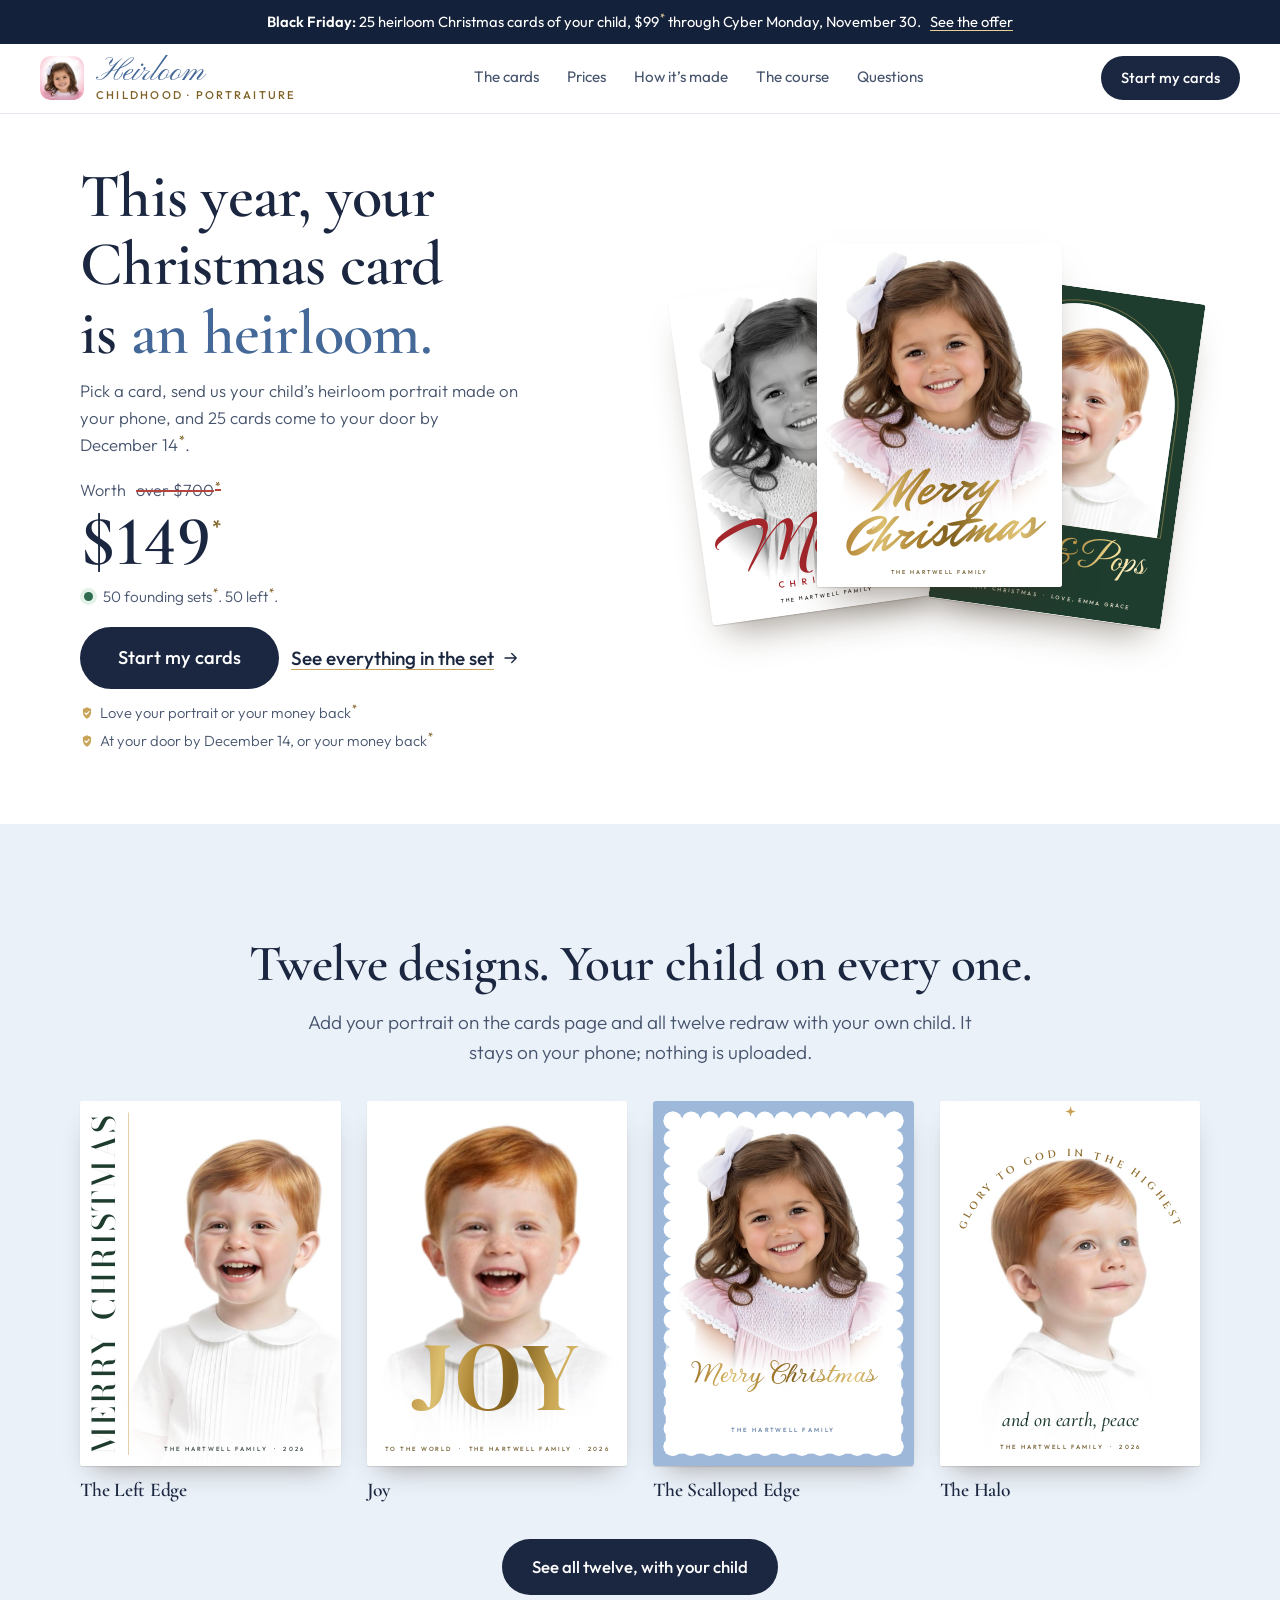
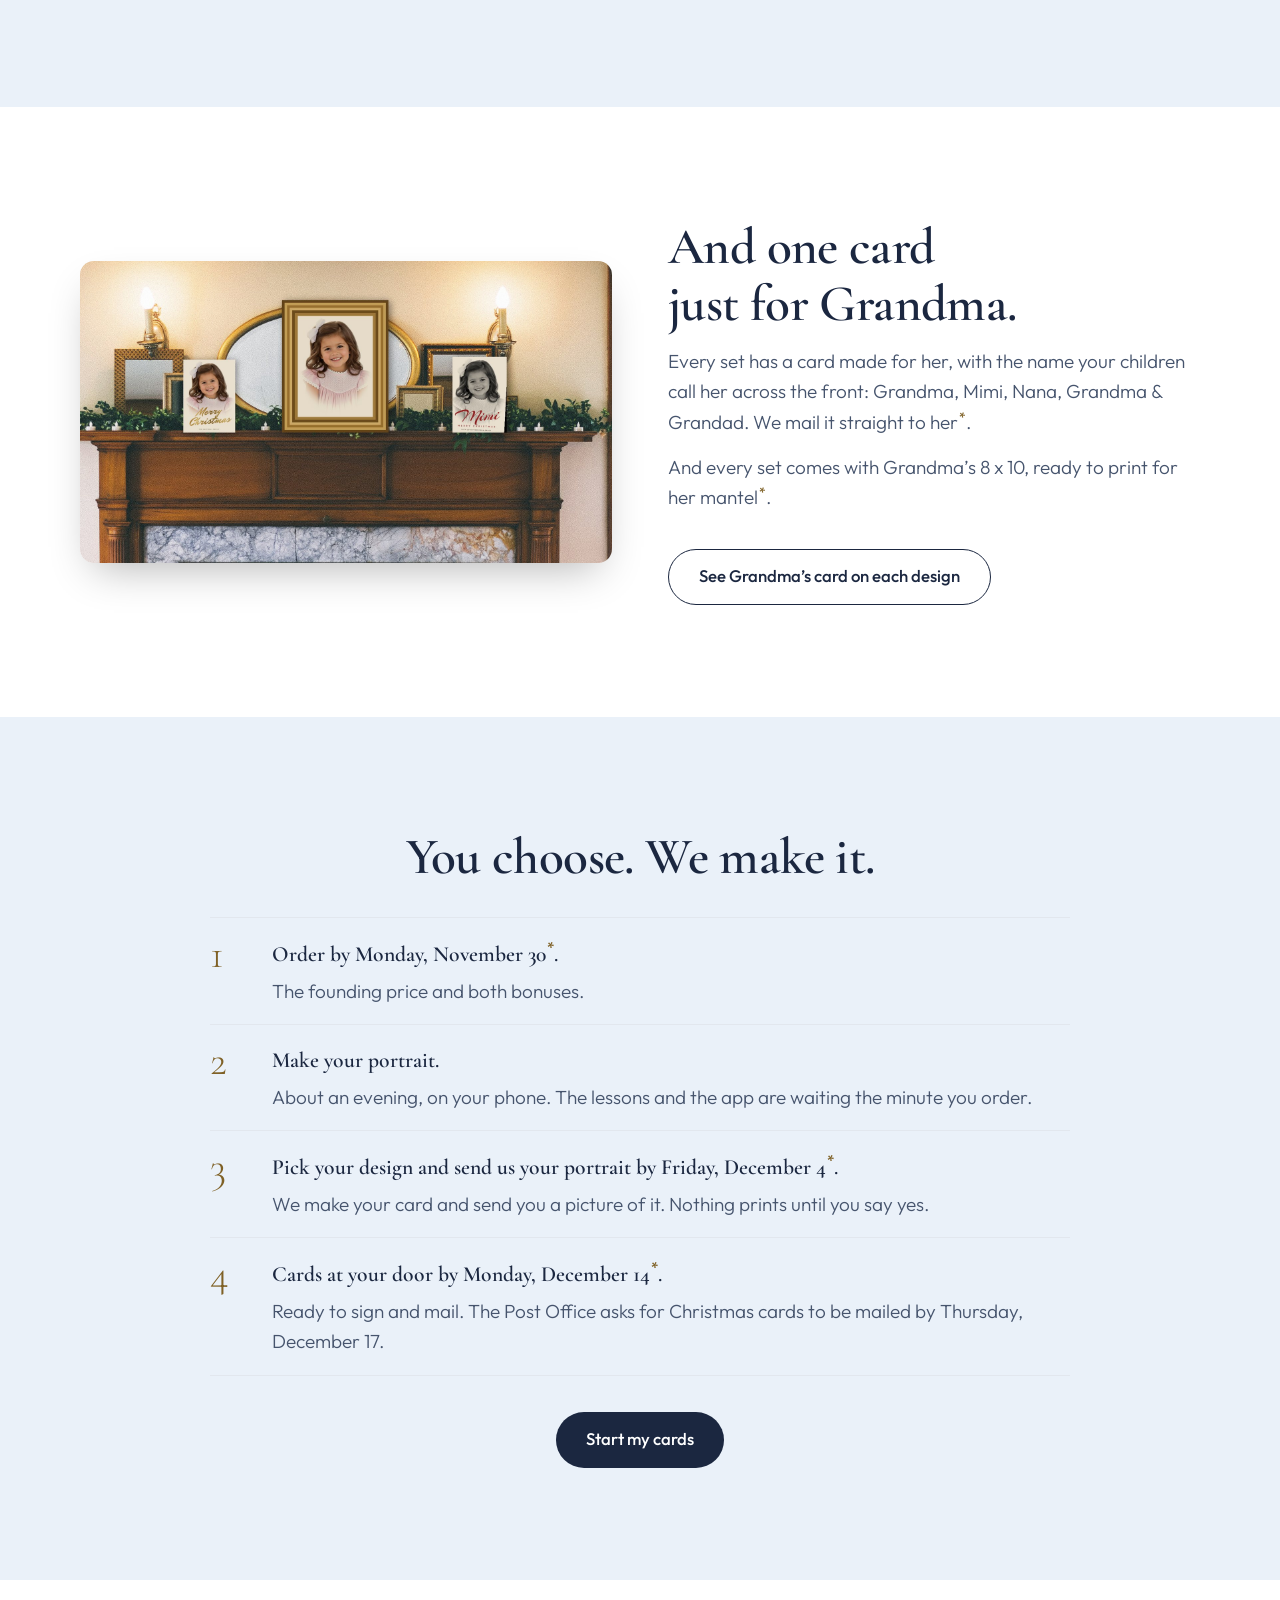
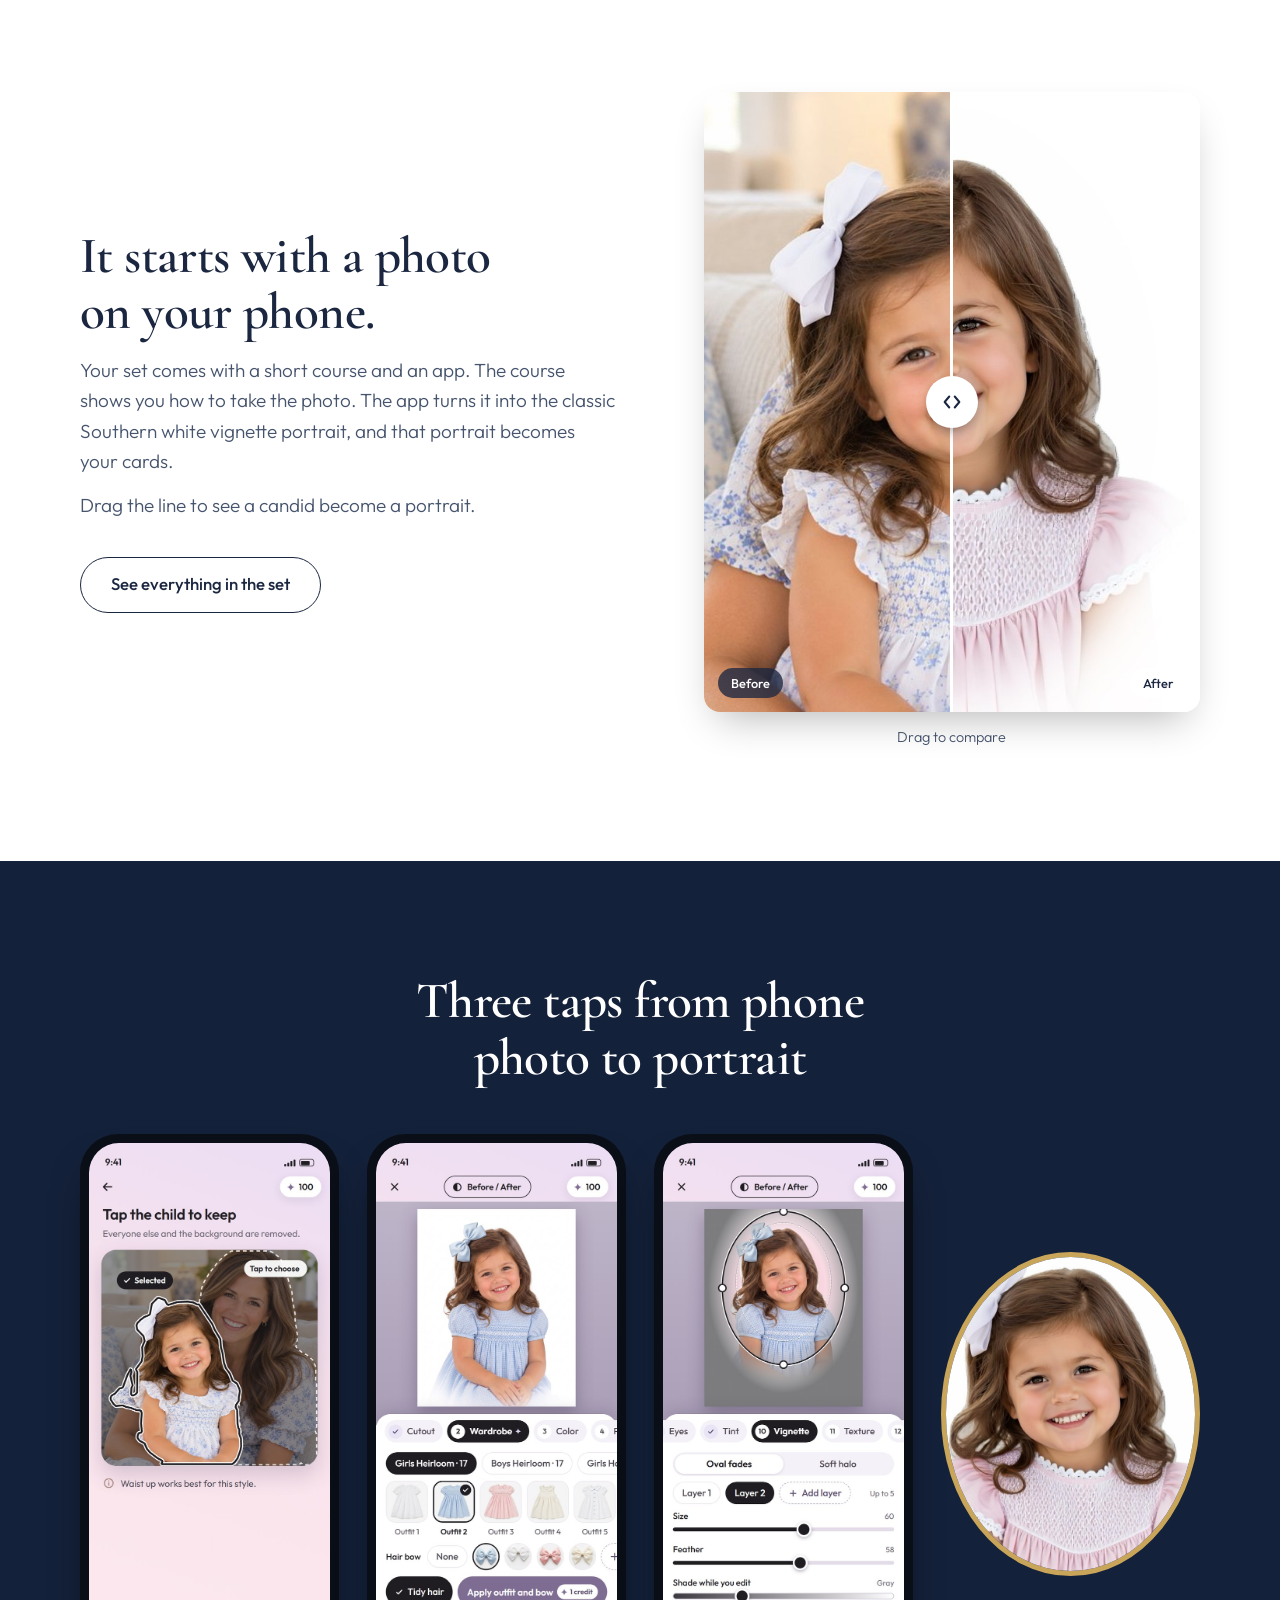
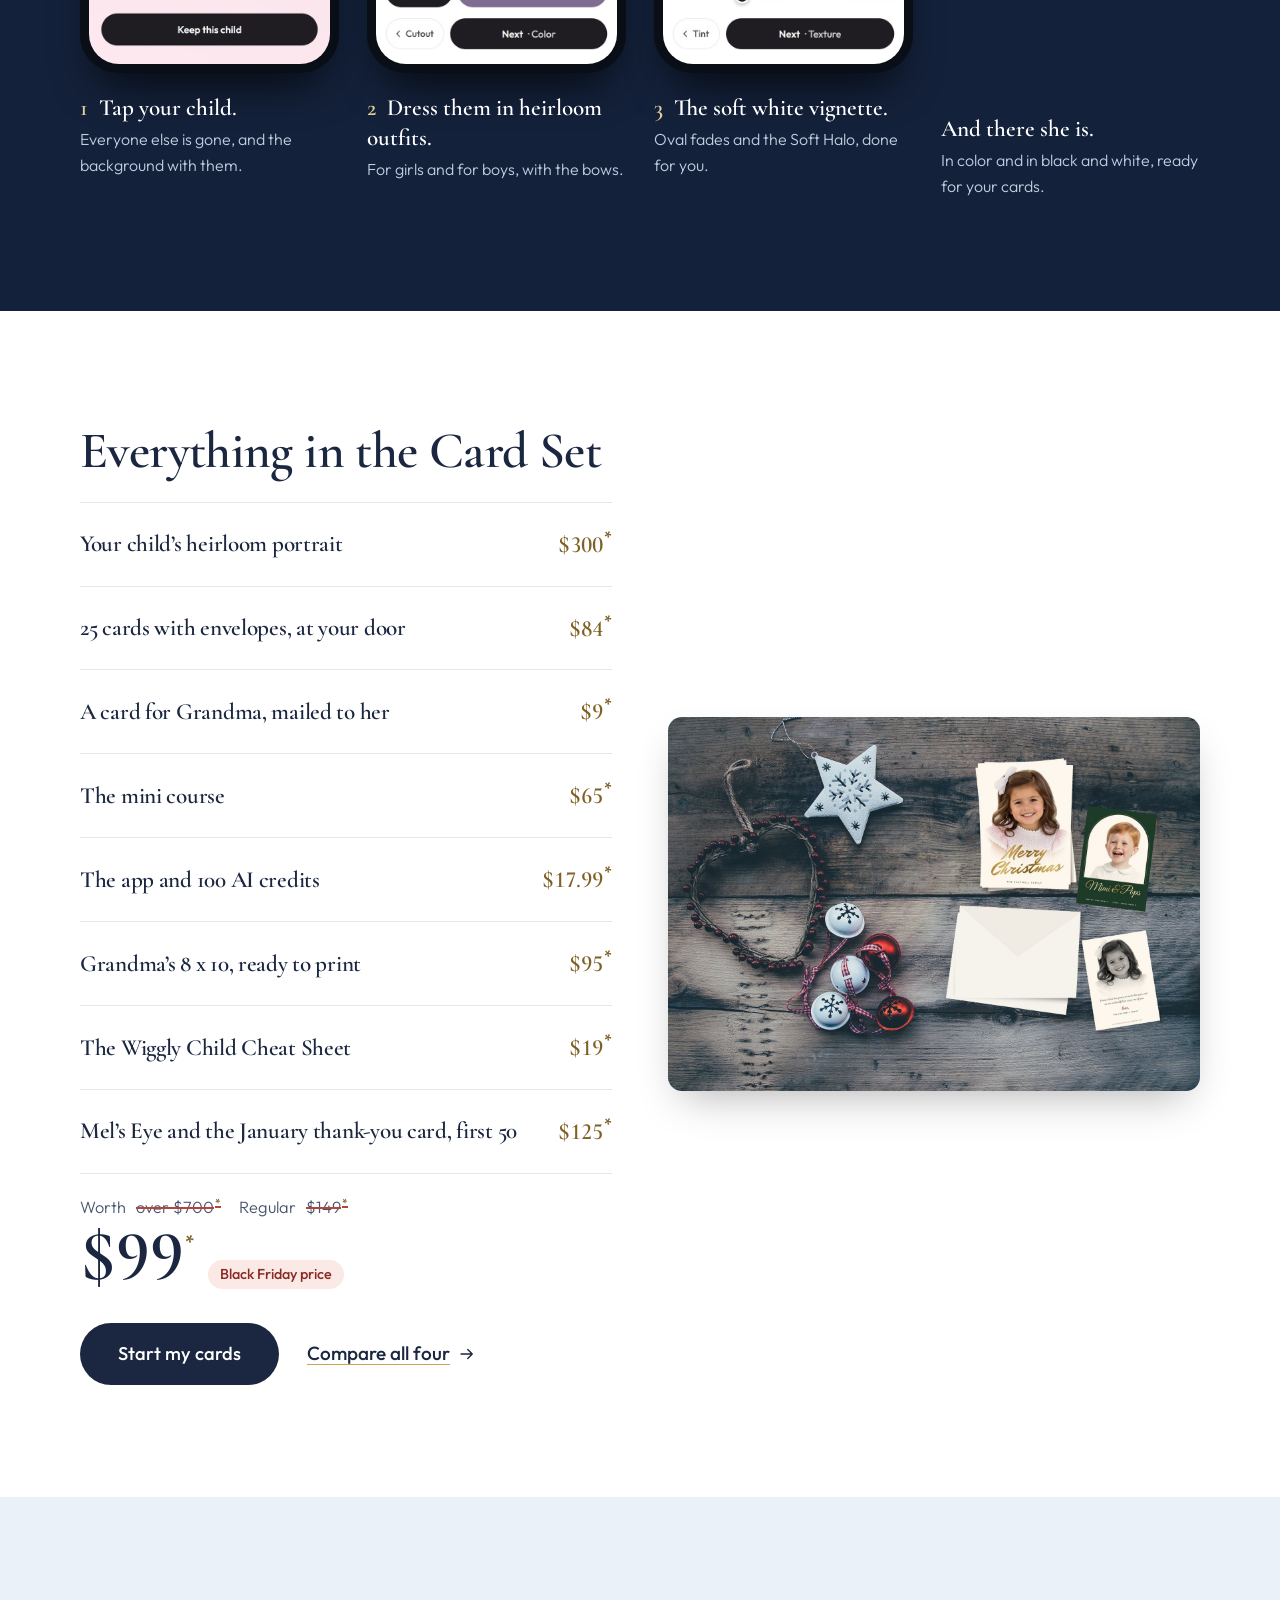
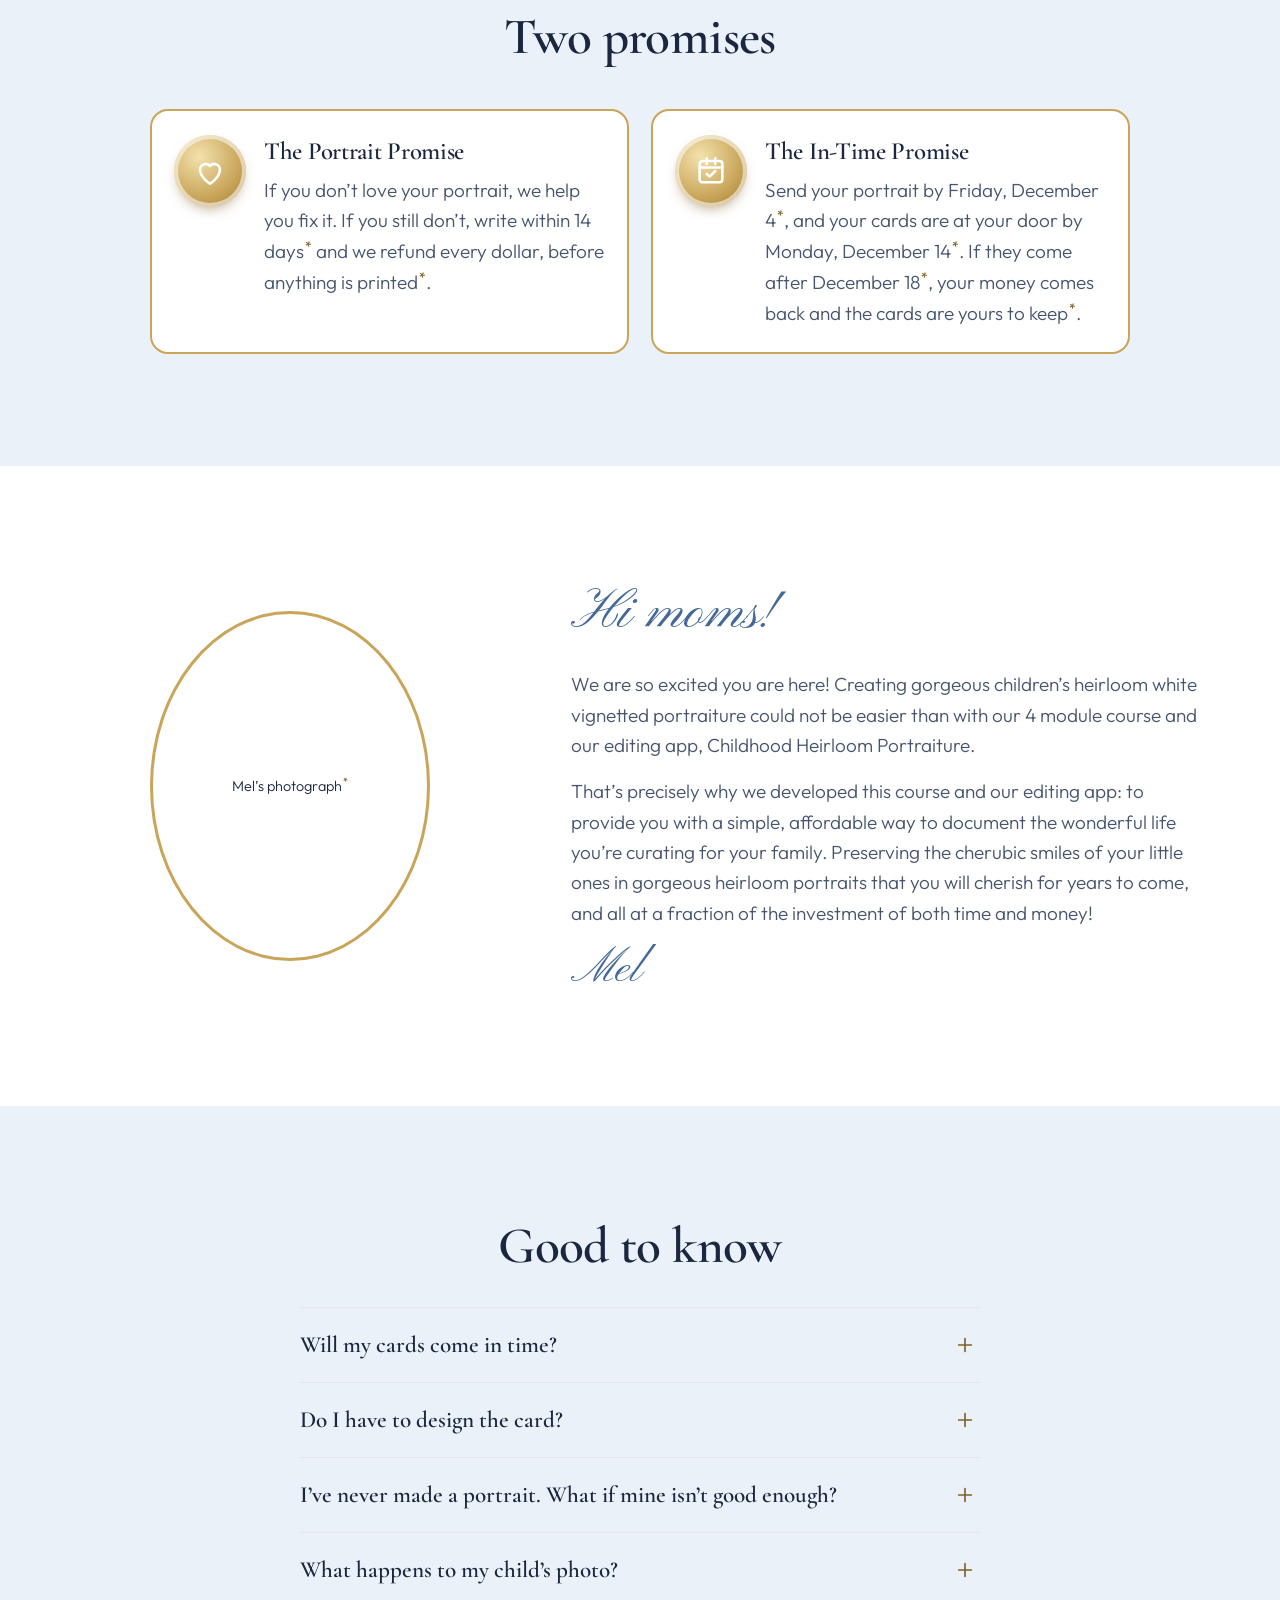
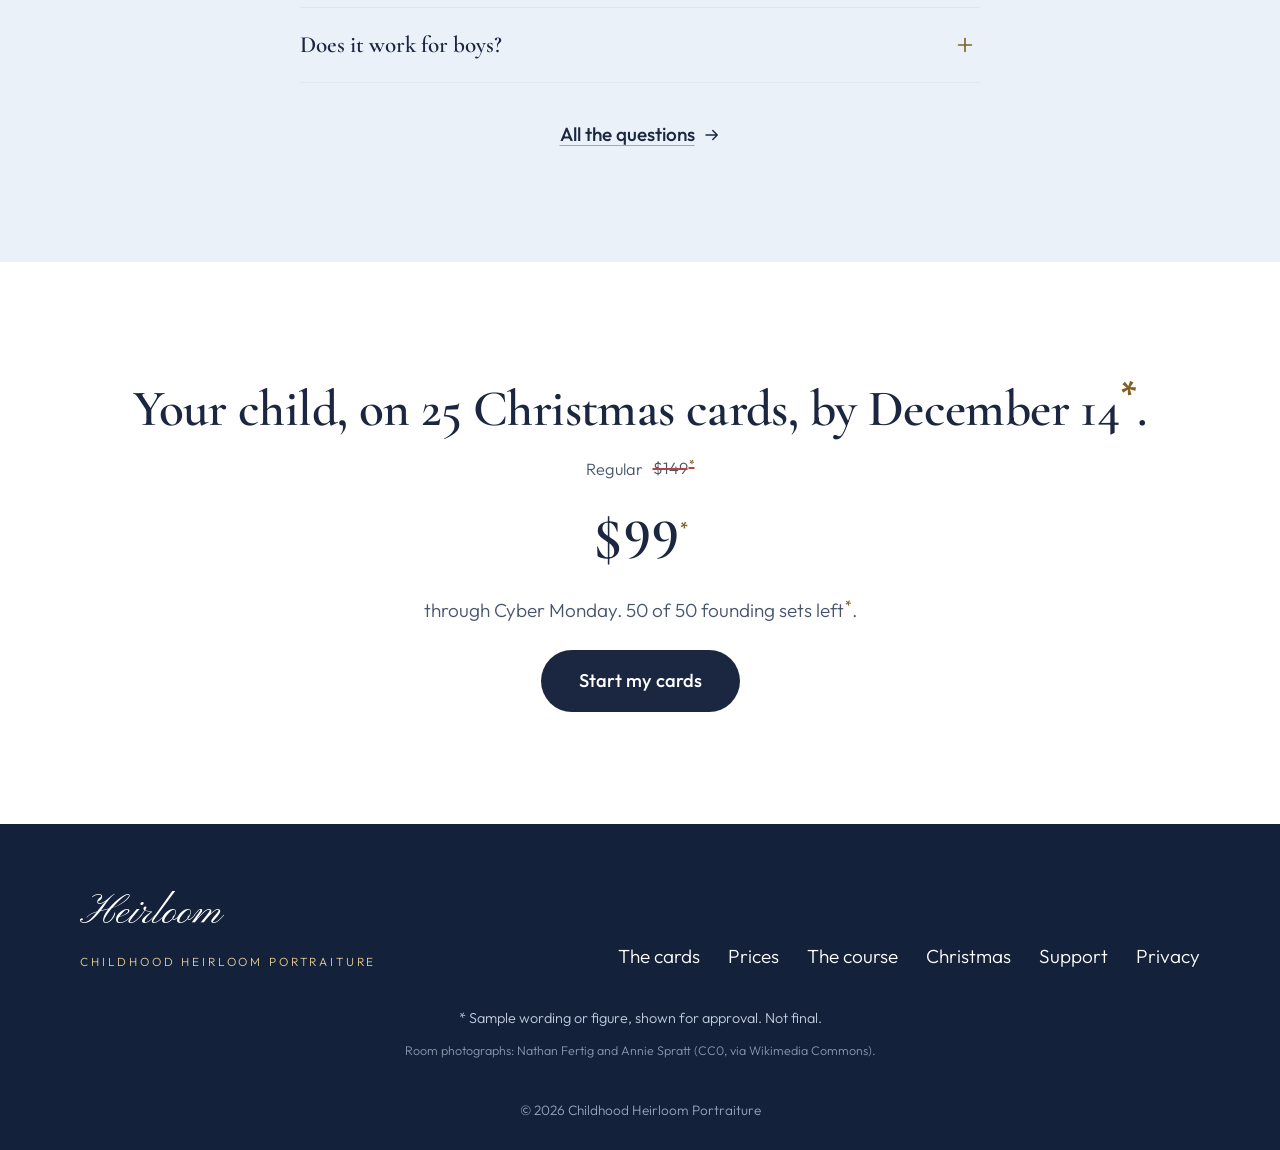
==== commit bf14a92e: "The store: pricing page that sells the whole offer, home led by the offer, twelve card designs with " ====
--- a/index.html
+++ b/index.html
@@ -4,9 +4,9 @@
 <meta charset="utf-8">
 <meta name="viewport" content="width=device-width, initial-scale=1">
 <title>Childhood Heirloom Portraiture | Heirloom Christmas cards of your child</title>
-<meta name="description" content="Make an heirloom portrait of your son or daughter on your phone. We turn it into 25 Christmas cards and deliver them to your door in time to mail.">
+<meta name="description" content="Pick a Christmas card design and send us your child's heirloom portrait, made on your phone. 25 cards at your door by December 14. Black Friday $99, regular $149.">
 <meta property="og:title" content="Childhood Heirloom Portraiture">
-<meta property="og:description" content="This year, your Christmas card is an heirloom. A portrait of your child, made on your phone, on 25 printed cards.">
+<meta property="og:description" content="This year, your Christmas card is an heirloom. 25 cards of your child, at your door by December 14.">
 <meta property="og:image" content="assets/img/share.jpg">
 <meta name="theme-color" content="#14213A">
 <link rel="icon" type="image/png" sizes="32x32" href="assets/icon-32.png">
@@ -14,79 +14,112 @@
 <link rel="apple-touch-icon" href="assets/apple-touch-icon.png">
 <link rel="preconnect" href="https://fonts.googleapis.com">
 <link rel="preconnect" href="https://fonts.gstatic.com" crossorigin>
-<link href="https://fonts.googleapis.com/css2?family=Cormorant+Garamond:ital,wght@0,500;0,600;1,500&family=Outfit:wght@300;400;500;600&family=Pinyon+Script&display=swap" rel="stylesheet">
+<link href="https://fonts.googleapis.com/css2?family=Abril+Fatface&family=Arizonia&family=Bodoni+Moda:opsz,wght@6..96,500&family=Cinzel:wght@500;600&family=Cormorant+Garamond:ital,wght@0,500;0,600;1,500&family=DM+Serif+Display&family=Great+Vibes&family=Gwendolyn:wght@700&family=Mr+Dafoe&family=Outfit:wght@300;400;500;600&family=Pinyon+Script&family=Playfair+Display:ital,wght@1,500&display=swap" rel="stylesheet">
 <link rel="stylesheet" href="styles.css">
+<link rel="stylesheet" href="store.css">
+<link rel="stylesheet" href="cards.css">
 </head>
-<body>
-<a class="bar" href="#offer">Black Friday: order by Cyber Monday, November 30, and 25 heirloom Christmas cards of your child are at your door by December 14<sup class="ast" title="Sample, needs approval">*</sup>. <span>See the set</span></a>
+<body class="has-bar">
+<a class="bar" href="pricing.html"><b>Black Friday:</b> 25 heirloom Christmas cards of your child, $99<sup class="ast">*</sup> through Cyber Monday, November 30. <span>See the offer</span></a>
 
 <header class="top" id="top">
-  <a class="brand" href="#top" aria-label="Childhood Heirloom Portraiture, home">
+  <a class="brand" href="index.html" aria-label="Childhood Heirloom Portraiture, home">
     <img class="brand-mark" src="assets/icon-96.png" width="44" height="44" alt="">
     <span class="brand-words"><span class="brand-script">Heirloom</span><span class="brand-caps">Childhood · Portraiture</span></span>
   </a>
   <nav class="nav" aria-label="Main">
-    <a href="#gift">The cards</a>
+    <a href="cards.html">The cards</a>
+    <a href="pricing.html">Prices</a>
     <a href="#made">How it’s made</a>
-    <a href="#app">The app</a>
-    <a href="#gallery">Gallery</a>
     <a href="course.html">The course</a>
-    <a href="christmas.html">Christmas</a>
     <a href="#questions">Questions</a>
   </nav>
-  <a class="btn btn-ink btn-small" href="#offer">Get the set</a>
+  <a class="btn btn-ink btn-small" href="cards.html">Start my cards</a>
 </header>
 
 <main>
 
-<!-- 1. Opening: the cards -->
-<section class="hero">
-  <div class="wrap hero-grid">
-    <div class="hero-copy">
+<!-- 1. The offer leads -->
+<section class="ohero">
+  <div class="wrap ohero-grid">
+    <div>
       <h1>This year, your Christmas card is <em>an heirloom.</em></h1>
-      <p class="lede">Make a white vignetted heirloom portrait of your child on your phone. We turn it into 25 Christmas cards and deliver them to your door in time to mail<sup class="ast" title="Sample, needs approval">*</sup>.</p>
+      <p class="lede">Pick a card, send us your child’s heirloom portrait made on your phone, and 25 cards come to your door by December 14<sup class="ast">*</sup>.</p>
+      <div class="ladder" data-bf-only>
+        <p class="ladder-row">Worth <s>over $700<sup class="ast">*</sup></s></p>
+        <p class="ladder-row">Regular price <s>$149<sup class="ast">*</sup></s></p>
+        <p class="ladder-now"><span class="big">$99<sup class="ast">*</sup></span><span class="lbl">Black Friday price</span></p>
+      </div>
+      <div class="ladder" data-regular-only hidden>
+        <p class="ladder-row">Worth <s>over $700<sup class="ast">*</sup></s></p>
+        <p class="ladder-now"><span class="big">$149<sup class="ast">*</sup></span></p>
+      </div>
+      <p class="deadline" data-bf-only>Through Cyber Monday, November 30<sup class="ast">*</sup></p>
+      <p class="places">50 founding sets<sup class="ast">*</sup>. <span data-left>50</span> left<sup class="ast">*</sup>.</p>
       <div class="actions">
-        <a class="btn btn-ink" href="#offer">Get the Card Set <span class="btn-price">$179<sup class="ast" title="Sample, needs approval">*</sup></span></a>
-        <a class="link-arrow" href="support.html#open" data-needs-approval="web app link">Make one portrait first, $0<sup class="ast" title="Sample, needs approval">*</sup> <svg viewBox="0 0 24 24" width="18" height="18" aria-hidden="true"><path d="M4 12h15M13 6l6 6-6 6" fill="none" stroke="currentColor" stroke-width="1.8" stroke-linecap="round" stroke-linejoin="round"/></svg></a>
-      </div>
-      <ul class="ticks">
-        <li>25 cards at your door by December 14<sup class="ast" title="Sample, needs approval">*</sup></li>
-        <li>Made on the phone you have</li>
-        <li>Love it or your money back<sup class="ast" title="Sample, needs approval">*</sup></li>
-      </ul>
-    </div>
-    <div class="hero-art">
-      <img class="gift-art" src="assets/img/gift-hero.jpg" alt="Printed Christmas cards with an heirloom portrait of a little girl and a little boy, and an envelope, in front of Christmas lights" width="1400" height="1166">
-      <p class="caption">Sample card. The name and the portrait are yours.</p>
-    </div>
-  </div>
-</section>
-
-<!-- 1b. What arrives -->
-<section class="section" id="gift">
-  <div class="wrap">
-    <h2 class="center">What arrives at your door</h2>
-    <div class="arrive">
-      <figure>
-        <img src="assets/img/gift-card.jpg" alt="The Christmas card: Merry Christmas in script, the child's portrait in a gold oval, her name and the year" loading="lazy" width="900" height="1190">
-        <figcaption><strong>25 Christmas cards</strong> Your child’s portrait on heavy 5&nbsp;x&nbsp;7 cards with white envelopes<sup class="ast" title="Sample, needs approval">*</sup>. We set your portrait and your child’s name on the card, you approve it, and the cards come to you ready to sign and mail.</figcaption>
-      </figure>
-      <figure>
-        <div class="frame-oval"><img src="assets/img/portrait-3.jpg" alt="An heirloom portrait of a baby girl with curls, in a gold oval frame" loading="lazy" width="640" height="800"></div>
-        <figcaption><strong>And one for Grandma’s wall</strong> Every set comes with Grandma’s 8&nbsp;x&nbsp;10, ready to print<sup class="ast" title="Sample, needs approval">*</sup>: your portrait sized for the classic frame, in color and in black and white. Print it at a photo counter for about $4<sup class="ast" title="Sample, needs approval">*</sup>, or have a framed one delivered<sup class="ast" title="Sample, needs approval">*</sup>.</figcaption>
-      </figure>
-    </div>
-  </div>
-</section>
-
-<!-- 1c. How it is made -->
-<section class="band band-sky" id="made">
+        <a class="btn btn-ink btn-big" href="cards.html">Start my cards</a>
+        <a class="link-arrow" href="pricing.html">See everything in the set <svg viewBox="0 0 24 24" width="18" height="18" aria-hidden="true"><path d="M4 12h15M13 6l6 6-6 6" fill="none" stroke="currentColor" stroke-width="1.8" stroke-linecap="round" stroke-linejoin="round"/></svg></a>
+      </div>
+      <p class="mini-promise"><span>Love your portrait or your money back<sup class="ast">*</sup></span><span>At your door by December 14, or your money back<sup class="ast">*</sup></span></p>
+    </div>
+    <a class="fan" href="cards.html" aria-label="See all twelve card designs">
+      <div class="cd-box f1" data-design="black-white" data-side="front"></div>
+      <div class="cd-box f2" data-design="gilded-script" data-side="front"></div>
+      <div class="cd-box f3" data-design="evergreen" data-side="gma"></div>
+    </a>
+  </div>
+</section>
+
+<!-- 2. The twelve designs -->
+<section class="section band-sky" id="designs">
+  <div class="wrap">
+    <h2 class="center">Twelve designs. Your child on every one.</h2>
+    <p class="sub center">Add your portrait on the cards page and all twelve redraw with your own child. It stays on your phone; nothing is uploaded.</p>
+    <div class="grid-cards" style="margin-top:34px">
+      <a class="tile" href="card.html?d=left-edge"><span class="shade"><span class="cd-box" data-design="left-edge" data-side="front"></span></span><h3>The Left Edge</h3></a>
+      <a class="tile" href="card.html?d=joy"><span class="shade"><span class="cd-box" data-design="joy" data-side="front"></span></span><h3>Joy</h3></a>
+      <a class="tile" href="card.html?d=scalloped"><span class="shade"><span class="cd-box" data-design="scalloped" data-side="front"></span></span><h3>The Scalloped Edge</h3></a>
+      <a class="tile" href="card.html?d=halo"><span class="shade"><span class="cd-box" data-design="halo" data-side="front"></span></span><h3>The Halo</h3></a>
+    </div>
+    <p class="center more"><a class="btn btn-ink" href="cards.html">See all twelve, with your child</a></p>
+  </div>
+</section>
+
+<!-- 3. Grandma's card -->
+<section class="section">
+  <div class="wrap two">
+    <figure style="margin:0"><img class="scene" src="assets/img/scene-mantel.jpg" alt="A mantel at Christmas with a framed heirloom portrait of a little girl and two of her cards standing beside it, one with Mimi written across it" loading="lazy" width="1600" height="908"></figure>
+    <div>
+      <h2>And one card just for Grandma.</h2>
+      <p class="sub">Every set has a card made for her, with the name your children call her across the front: Grandma, Mimi, Nana, Grandma &amp; Grandad. We mail it straight to her<sup class="ast">*</sup>.</p>
+      <p class="sub">And every set comes with Grandma’s 8&nbsp;x&nbsp;10, ready to print for her mantel<sup class="ast">*</sup>.</p>
+      <p class="more"><a class="btn btn-line" href="cards.html">See Grandma’s card on each design</a></p>
+    </div>
+  </div>
+</section>
+
+<!-- 4. How it works -->
+<section class="section band-sky" id="how">
+  <div class="wrap">
+    <h2 class="center">You choose. We make it.</h2>
+    <ol class="howto">
+      <li><strong>Order by Monday, November 30<sup class="ast">*</sup>.</strong><span>The founding price and both bonuses.</span></li>
+      <li><strong>Make your portrait.</strong><span>About an evening, on your phone. The lessons and the app are waiting the minute you order.</span></li>
+      <li><strong>Pick your design and send us your portrait by Friday, December 4<sup class="ast">*</sup>.</strong><span>We make your card and send you a picture of it. Nothing prints until you say yes.</span></li>
+      <li><strong>Cards at your door by Monday, December 14<sup class="ast">*</sup>.</strong><span>Ready to sign and mail. The Post Office asks for Christmas cards to be mailed by Thursday, December 17.</span></li>
+    </ol>
+    <p class="center more"><a class="btn btn-ink" href="cards.html">Start my cards</a></p>
+  </div>
+</section>
+
+<!-- 5. How the portrait is made -->
+<section class="band" id="made">
   <div class="wrap made-grid">
     <div>
       <h2>It starts with a photo on your phone.</h2>
       <p class="sub">Your set comes with a short course and an app. The course shows you how to take the photo. The app turns it into the classic Southern white vignette portrait, and that portrait becomes your cards.</p>
-      <p class="sub">Drag the line to see a candid become a portrait. Then try it tonight with a photo you already have.</p>
-      <p class="more"><a class="btn btn-line" href="support.html#open" data-needs-approval="web app link">Make your first portrait, $0<sup class="ast" title="Sample, needs approval">*</sup></a></p>
+      <p class="sub">Drag the line to see a candid become a portrait.</p>
+      <p class="more"><a class="btn btn-line" href="pricing.html">See everything in the set</a></p>
     </div>
     <div>
       <div class="compare" id="compare" style="--pos:50%">
@@ -104,40 +137,7 @@
   </div>
 </section>
 
-<!-- 2. What this is -->
-<section class="section">
-  <div class="wrap narrow center">
-    <p class="script-accent">A portrait your family keeps</p>
-    <p class="quote">As moms, we know first-hand the busy day-to-day pace in raising children. It’s so easy to let time slip through our fingers. Before we know it, our children are grown and we wonder where the time went!</p>
-    <p class="body">White vignetted heirloom portraits are a tradition made famous in the Southern states: a child, a white outfit, a soft white fade, and nothing else. Now you can make one yourself, at home, on your own schedule.</p>
-  </div>
-</section>
-
-<!-- 3. How it works -->
-<section class="section" id="how">
-  <div class="wrap">
-    <h2 class="center">Three steps to your portrait</h2>
-    <ol class="steps">
-      <li>
-        <span class="step-num">1</span>
-        <h3>Camera settings</h3>
-        <p>With a few easy adjustments in your phone’s settings, your camera will be ready to create magic.</p>
-      </li>
-      <li>
-        <span class="step-num">2</span>
-        <h3>Capturing magic</h3>
-        <p>Short and concise directions on what makes a perfectly lit photo, perfect for heirloom portraiture.</p>
-      </li>
-      <li>
-        <span class="step-num">3</span>
-        <h3>Easy editing</h3>
-        <p>Our easy step-by-step photo editing app, Childhood Heirloom Portraiture, brings all the magic to life.</p>
-      </li>
-    </ol>
-  </div>
-</section>
-
-<!-- 4. The app -->
+<!-- 6. The app -->
 <section class="band band-night" id="app">
   <div class="wrap">
     <h2 class="center on-dark">Three taps from phone photo to portrait</h2>
@@ -162,256 +162,104 @@
   </div>
 </section>
 
-<!-- 5. Gallery -->
-<section class="section" id="gallery">
-  <div class="wrap">
-    <h2 class="center">Color or black and white?<br><em>Why, both, of course!</em></h2>
-    <div class="toggle" role="group" aria-label="Show portraits in">
-      <button class="toggle-btn is-on" data-mode="color" aria-pressed="true">Color</button>
-      <button class="toggle-btn" data-mode="bw" aria-pressed="false">Black &amp; white</button>
-    </div>
-    <div class="gallery" id="gallery-grid">
-      <figure><img src="assets/img/portrait-1.jpg" alt="Heirloom portrait of a little girl with a white bow" loading="lazy" width="640" height="800"></figure>
-      <figure><img src="assets/img/portrait-2.jpg" alt="Heirloom portrait of a laughing little boy in a white romper" loading="lazy" width="640" height="800"></figure>
-      <figure><img src="assets/img/portrait-3.jpg" alt="Heirloom portrait of a baby girl with curls" loading="lazy" width="640" height="800"></figure>
-      <figure><img src="assets/img/portrait-4.jpg" alt="Heirloom portrait of a little boy looking up" loading="lazy" width="640" height="800"></figure>
-      <figure><img src="assets/img/portrait-5.jpg" alt="Heirloom portrait of a smiling little boy" loading="lazy" width="640" height="800"></figure>
-      <figure><img src="assets/img/portrait-6.jpg" alt="Heirloom portrait of a little boy hiding a giggle behind his hands" loading="lazy" width="640" height="800"></figure>
-    </div>
-  </div>
-</section>
-
-<section class="strip">
-  <div class="wrap strip-grid">
-    <p><strong>The Heirloom Christmas Card Set.</strong> 25 cards of your child, at your door by December 14<sup class="ast" title="Sample, needs approval">*</sup>, $179<sup class="ast" title="Sample, needs approval">*</sup> through Cyber Monday, November 30.</p>
-    <a class="btn btn-ink" href="#offer">See the set</a>
-  </div>
-</section>
-
-<!-- 6. The mini course -->
-<section class="band band-blush" id="course">
-  <div class="wrap course-grid">
-    <div>
-      <h2>Heirloom portraiture made easy</h2>
-      <p class="sub">4 short modules, about 65 minutes in all<sup class="ast" title="Sample, needs approval">*</sup>.</p>
-      <ul class="checks">
-        <li>No fancy equipment required. Today’s mobile phones are incredible cameras, easy to use, and readily available.</li>
-        <li>Concise, step-by-step directions on how to capture beautiful photos of your children.</li>
-        <li>Easy editing is the magic sauce that turns your photo into a work of art to be cherished for years.</li>
+<!-- 7. What arrives -->
+<section class="section" id="set">
+  <div class="wrap two">
+    <div>
+      <h2>Everything in the Card Set</h2>
+      <ul class="stack stack-plain" style="margin-top:22px">
+        <li><h3>Your child’s heirloom portrait</h3><span class="worth">$300<sup class="ast">*</sup></span></li>
+        <li><h3>25 cards with envelopes, at your door</h3><span class="worth">$84<sup class="ast">*</sup></span></li>
+        <li><h3>A card for Grandma, mailed to her</h3><span class="worth">$9<sup class="ast">*</sup></span></li>
+        <li><h3>The mini course</h3><span class="worth">$65<sup class="ast">*</sup></span></li>
+        <li><h3>The app and 100 AI credits</h3><span class="worth">$17.99<sup class="ast">*</sup></span></li>
+        <li><h3>Grandma’s 8&nbsp;x&nbsp;10, ready to print</h3><span class="worth">$95<sup class="ast">*</sup></span></li>
+        <li><h3>The Wiggly Child Cheat Sheet</h3><span class="worth">$19<sup class="ast">*</sup></span></li>
+        <li><h3>Mel’s Eye and the January thank-you card, first 50</h3><span class="worth">$125<sup class="ast">*</sup></span></li>
       </ul>
-    </div>
-    <ol class="modules" aria-label="The four modules">
-      <li><span>Module 1</span><strong>Camera settings<sup class="ast" title="Sample, needs approval">*</sup></strong></li>
-      <li><span>Module 2</span><strong>Capturing magic<sup class="ast" title="Sample, needs approval">*</sup></strong></li>
-      <li><span>Module 3</span><strong>Easy editing in the app<sup class="ast" title="Sample, needs approval">*</sup></strong></li>
-      <li><span>Module 4</span><strong>Printing and gifting your heirloom<sup class="ast" title="Sample, needs approval">*</sup></strong></li>
-    </ol>
-  </div>
-  <p class="center more"><a class="link-arrow" href="course.html">See what is in each module <svg viewBox="0 0 24 24" width="18" height="18" aria-hidden="true"><path d="M4 12h15M13 6l6 6-6 6" fill="none" stroke="currentColor" stroke-width="1.8" stroke-linecap="round" stroke-linejoin="round"/></svg></a></p>
-</section>
-
-<!-- 7. From Mel -->
+      <p class="ladder-row" style="margin-top:20px">Worth <s>over $700<sup class="ast">*</sup></s> &nbsp; Regular <s>$149<sup class="ast">*</sup></s></p>
+      <p class="ladder-now"><span class="big">$99<sup class="ast">*</sup></span><span class="lbl">Black Friday price</span></p>
+      <p class="actions"><a class="btn btn-ink btn-big" href="cards.html">Start my cards</a><a class="link-arrow" href="pricing.html#compare">Compare all four <svg viewBox="0 0 24 24" width="18" height="18" aria-hidden="true"><path d="M4 12h15M13 6l6 6-6 6" fill="none" stroke="currentColor" stroke-width="1.8" stroke-linecap="round" stroke-linejoin="round"/></svg></a></p>
+    </div>
+    <figure style="margin:0"><img class="scene" src="assets/img/scene-set.jpg" alt="The Card Set laid out: a stack of portrait cards, envelopes, Grandma's card and a back" loading="lazy" width="1600" height="1122"></figure>
+  </div>
+</section>
+
+<!-- 8. Two promises -->
+<section class="section band-sky">
+  <div class="wrap">
+    <h2 class="center">Two promises</h2>
+    <div class="seals">
+      <article class="seal">
+        <span class="seal-badge" aria-hidden="true"><svg width="34" height="34" viewBox="0 0 24 24"><path d="M12 21s-7-4.4-7-10a4 4 0 0 1 7-2.6A4 4 0 0 1 19 11c0 5.6-7 10-7 10z" fill="none" stroke="#fff" stroke-width="1.8" stroke-linejoin="round"/></svg></span>
+        <div><h3>The Portrait Promise</h3><p>If you don’t love your portrait, we help you fix it. If you still don’t, write within 14 days<sup class="ast">*</sup> and we refund every dollar, before anything is printed<sup class="ast">*</sup>.</p></div>
+      </article>
+      <article class="seal">
+        <span class="seal-badge" aria-hidden="true"><svg width="34" height="34" viewBox="0 0 24 24"><rect x="4" y="5" width="16" height="15" rx="2" fill="none" stroke="#fff" stroke-width="1.8"/><path d="M4 9.5h16M9 3v4M15 3v4M9 14l2 2 4-4" fill="none" stroke="#fff" stroke-width="1.8" stroke-linecap="round" stroke-linejoin="round"/></svg></span>
+        <div><h3>The In-Time Promise</h3><p>Send your portrait by Friday, December 4<sup class="ast">*</sup>, and your cards are at your door by Monday, December 14<sup class="ast">*</sup>. If they come after December 18<sup class="ast">*</sup>, your money comes back and the cards are yours to keep<sup class="ast">*</sup>.</p></div>
+      </article>
+    </div>
+  </div>
+</section>
+
+<!-- 9. From Mel -->
 <section class="section" id="mel">
   <div class="wrap mel-grid">
-    <div class="mel-photo" aria-hidden="true"><span>Mel’s photograph<sup class="ast" title="Sample, needs approval">*</sup></span></div>
+    <div class="mel-photo" aria-hidden="true"><span>Mel’s photograph<sup class="ast">*</sup></span></div>
     <div>
       <p class="script-accent left">Hi moms!</p>
       <p class="letter">We are so excited you are here! Creating gorgeous children’s heirloom white vignetted portraiture could not be easier than with our 4 module course and our editing app, Childhood Heirloom Portraiture.</p>
       <p class="letter">That’s precisely why we developed this course and our editing app: to provide you with a simple, affordable way to document the wonderful life you’re curating for your family. Preserving the cherubic smiles of your little ones in gorgeous heirloom portraits that you will cherish for years to come, and all at a fraction of the investment of both time and money!</p>
       <p class="sign">Mel</p>
-      <p class="small">Mel is a photographer who has made heirloom portraits of children for many years<sup class="ast" title="Sample, needs approval">*</sup>. She teaches the white vignetted style she has always loved, and built this app so any mom can make one at home.<sup class="ast" title="Sample, needs approval">*</sup></p>
-    </div>
-  </div>
-</section>
-
-<!-- 8. The offer: the Card Set, what is in it and what each part is worth -->
-<section class="band band-sky" id="offer">
-  <div class="wrap">
-    <h2 class="center">The Heirloom Christmas Card Set</h2>
-    <p class="sub center">25 Christmas cards of your child, made from a photo on your phone and delivered to your door by Monday, December 14<sup class="ast" title="Sample, needs approval">*</sup>, in time to mail.</p>
-
-    <ul class="stack" aria-label="What is in the set, and what each part is worth">
-      <li>
-        <h3>Your child’s heirloom portrait, as many as you like</h3>
-        <span class="worth">$300<sup class="ast" title="Sample, needs approval">*</sup></span>
-        <p>A studio heirloom session runs $300 to $800 for one child<sup class="ast" title="Sample, needs approval">*</sup>. You make yours at home, and another next month when she has grown again.</p>
-      </li>
-      <li>
-        <h3>25 heirloom Christmas cards, at your door</h3>
-        <span class="worth">$84<sup class="ast" title="Sample, needs approval">*</sup></span>
-        <p>Heavy 5&nbsp;x&nbsp;7 cards with white envelopes<sup class="ast" title="Sample, needs approval">*</sup>. We set your portrait and your child’s name on the card, you approve it, and it is printed and sent to you<sup class="ast" title="Sample, needs approval">*</sup>.</p>
-      </li>
-      <li>
-        <h3>The mini course</h3>
-        <span class="worth">$65<sup class="ast" title="Sample, needs approval">*</sup></span>
-        <p>Four short lessons, about 65 minutes in all<sup class="ast" title="Sample, needs approval">*</sup>: camera settings, capturing magic, easy editing in the app, printing and gifting.</p>
-      </li>
-      <li>
-        <h3>The app and 100 AI credits</h3>
-        <span class="worth">$17.99<sup class="ast" title="Sample, needs approval">*</sup></span>
-        <p>Tap your child, choose an heirloom outfit, add the soft white vignette. In color and in black and white.</p>
-      </li>
-      <li>
-        <h3>Grandma’s 8&nbsp;x&nbsp;10, ready to print</h3>
-        <span class="worth">$95<sup class="ast" title="Sample, needs approval">*</sup></span>
-        <p>Your portrait sized for the classic frame<sup class="ast" title="Sample, needs approval">*</sup>. Print it at a photo counter for about $4<sup class="ast" title="Sample, needs approval">*</sup> and it is under the tree the same day.</p>
-      </li>
-      <li>
-        <h3>The Wiggly Child Cheat Sheet</h3>
-        <span class="worth">$19<sup class="ast" title="Sample, needs approval">*</sup></span>
-        <p>One page: how to get the picture in five minutes when your little one will not sit still<sup class="ast" title="Sample, needs approval">*</sup>.</p>
-      </li>
-      <li class="stack-sum">
-        <h3>Worth together</h3>
-        <span class="worth">over $580<sup class="ast" title="Sample, needs approval">*</sup></span>
-      </li>
-    </ul>
-
-    <div class="founding">
-      <p class="tier-flag">For the first 50 orders, by Cyber Monday<sup class="ast" title="Sample, needs approval">*</sup></p>
-      <ul class="stack">
-        <li>
-          <h3>Mel’s Eye</h3>
-          <span class="worth">$100<sup class="ast" title="Sample, needs approval">*</sup></span>
-          <p>Before your cards print, Mel looks at your portrait herself and sends you one note to make it even better<sup class="ast" title="Sample, needs approval">*</sup>.</p>
-        </li>
-        <li>
-          <h3>Your January thank-you card</h3>
-          <span class="worth">$25<sup class="ast" title="Sample, needs approval">*</sup></span>
-          <p>The same portrait on a matching thank-you card, ready to print, for the notes after Christmas<sup class="ast" title="Sample, needs approval">*</sup>.</p>
-        </li>
-      </ul>
-    </div>
-
-    <div class="buy">
-      <p class="price"><span class="price-now">$179<sup class="ast" title="Sample, needs approval">*</sup></span></p>
-      <p class="buy-note">through Cyber Monday, November 30, at 11:59 pm Eastern<sup class="ast" title="Sample, needs approval">*</sup>. $219<sup class="ast" title="Sample, needs approval">*</sup> from December 1.</p>
-      <a class="btn btn-ink" href="welcome.html" data-needs-approval="checkout link">Get the Card Set</a>
-      <p class="buy-limit">We are taking 50 printed card orders this Christmas<sup class="ast" title="Sample, needs approval">*</sup>, because Mel looks at every portrait before it goes to print<sup class="ast" title="Sample, needs approval">*</sup>. When they are gone, the Heirloom Kit stays open and you can print your own.</p>
-    </div>
-
-    <div class="promises">
-      <article>
-        <h3>The Portrait Promise</h3>
-        <p>Make your portrait. If you don’t love it, tell us and we will help you fix it. If you still don’t love it, write to us within 14 days<sup class="ast" title="Sample, needs approval">*</sup> and we refund every dollar, before anything is printed<sup class="ast" title="Sample, needs approval">*</sup>.</p>
-      </article>
-      <article>
-        <h3>The In-Time Promise</h3>
-        <p>Send us your finished portrait by Friday, December 4<sup class="ast" title="Sample, needs approval">*</sup>, and your cards are at your door by Monday, December 14<sup class="ast" title="Sample, needs approval">*</sup>. If we can see they will be late, we tell you before they print and you choose: your money back, or New Year cards instead<sup class="ast" title="Sample, needs approval">*</sup>. If they reach you after December 18<sup class="ast" title="Sample, needs approval">*</sup>, your money comes back and the cards are yours to keep<sup class="ast" title="Sample, needs approval">*</sup>.</p>
-      </article>
-    </div>
-
-    <ul class="dates dates-offer" aria-label="The dates">
-      <li><strong>By November 30<sup class="ast" title="Sample, needs approval">*</sup></strong><span>Order, for the founding price and the two founding bonuses.</span></li>
-      <li><strong>By December 4<sup class="ast" title="Sample, needs approval">*</sup></strong><span>Send us your finished portrait.</span></li>
-      <li><strong>By December 14<sup class="ast" title="Sample, needs approval">*</sup></strong><span>Your cards are at your door.</span></li>
-      <li><strong>By December 17</strong><span>The Post Office’s date for Christmas cards to be in the mail.</span></li>
-    </ul>
-  </div>
-</section>
-
-<!-- 8b. The other ways in -->
-<section class="section" id="ways">
-  <div class="wrap">
-    <h2 class="center">Or choose another way in</h2>
-    <div class="tiers">
-      <article class="tier">
-        <h3>The portrait</h3>
-        <p class="tier-price">$0<sup class="ast" title="Sample, needs approval">*</sup></p>
-        <p class="tier-line">One heirloom portrait, to see it for yourself.</p>
-        <ul>
-          <li>Open the app on your phone, nothing to install<sup class="ast" title="Sample, needs approval">*</sup></li>
-          <li>Make one portrait and save it<sup class="ast" title="Sample, needs approval">*</sup></li>
-        </ul>
-        <a class="btn btn-line btn-wide" href="support.html#open" data-needs-approval="web app link">Make your portrait<sup class="ast" title="Sample, needs approval">*</sup></a>
-      </article>
-      <article class="tier">
-        <h3>The Heirloom Kit</h3>
-        <p class="tier-price">$49<sup class="ast" title="Sample, needs approval">*</sup></p>
-        <p class="tier-line">Make them yourself and print them anywhere. $69<sup class="ast" title="Sample, needs approval">*</sup> from December 1.</p>
-        <ul>
-          <li>The 4 module mini course</li>
-          <li>The app and 100 AI credits</li>
-          <li>Grandma’s 8&nbsp;x&nbsp;10, ready to print<sup class="ast" title="Sample, needs approval">*</sup></li>
-          <li>The Wiggly Child Cheat Sheet<sup class="ast" title="Sample, needs approval">*</sup></li>
-        </ul>
-        <a class="btn btn-line btn-wide" href="welcome.html" data-needs-approval="checkout link">Get the Kit</a>
-      </article>
-      <article class="tier">
-        <h3>The Grandmother Collection</h3>
-        <p class="tier-price">$349<sup class="ast" title="Sample, needs approval">*</sup></p>
-        <p class="tier-line">For a long Christmas list and Grandma’s wall. $399<sup class="ast" title="Sample, needs approval">*</sup> from December 1.</p>
-        <ul>
-          <li>50 printed cards with envelopes<sup class="ast" title="Sample, needs approval">*</sup></li>
-          <li>A framed 8&nbsp;x&nbsp;10 for Grandma, delivered<sup class="ast" title="Sample, needs approval">*</sup></li>
-          <li>Everything in the Card Set</li>
-        </ul>
-        <a class="btn btn-line btn-wide" href="welcome.html" data-needs-approval="checkout link">Get the Collection</a>
-      </article>
-    </div>
-
-    <h3 class="center add-head">Add to your order</h3>
-    <ul class="stack stack-plain">
-      <li>
-        <h3>25 more cards</h3>
-        <span class="worth">$59<sup class="ast" title="Sample, needs approval">*</sup></span>
-      </li>
-      <li>
-        <h3>A framed 8&nbsp;x&nbsp;10 for the other Grandma, delivered</h3>
-        <span class="worth">$79<sup class="ast" title="Sample, needs approval">*</sup></span>
-      </li>
-      <li>
-        <h3>Addressed, stamped and mailed for you</h3>
-        <span class="worth">$59<sup class="ast" title="Sample, needs approval">*</sup></span>
-        <p>25 cards sent straight to your list<sup class="ast" title="Sample, needs approval">*</sup>. Send us your addresses by Monday, December 7<sup class="ast" title="Sample, needs approval">*</sup>.</p>
-      </li>
-    </ul>
-    <p class="small center ask">A question first? Write to <a class="mail" href="mailto:hello@childhoodheirloomportraiture.com">hello@childhoodheirloomportraiture.com</a><sup class="ast" title="Sample, needs approval">*</sup></p>
-  </div>
-</section>
-
-<!-- 9. Questions -->
-<section class="section" id="questions">
+    </div>
+  </div>
+</section>
+
+<!-- 10. Questions -->
+<section class="section band-sky" id="questions">
   <div class="wrap narrow">
     <h2 class="center">Good to know</h2>
     <div class="faq">
-      <details><summary>Will my cards come in time?</summary><p>Yes, if your finished portrait reaches us by Friday, December 4<sup class="ast" title="Sample, needs approval">*</sup>. Your cards are printed and sent to your US address<sup class="ast" title="Sample, needs approval">*</sup> to arrive by Monday, December 14<sup class="ast" title="Sample, needs approval">*</sup>. If anything will be late we tell you first, and you choose a refund or New Year cards<sup class="ast" title="Sample, needs approval">*</sup>.</p></details>
-      <details><summary>I’ve never made a portrait. What if mine isn’t good enough for a card?</summary><p>That is what the course is for, and it is short. If you are one of the first 50, Mel looks at yours herself before it prints<sup class="ast" title="Sample, needs approval">*</sup>. And if you don’t love it, you get your money back before anything is printed<sup class="ast" title="Sample, needs approval">*</sup>.</p></details>
-      <details><summary>What if my little one won’t sit still?</summary><p>Most don’t. The Wiggly Child Cheat Sheet is one page for exactly that<sup class="ast" title="Sample, needs approval">*</sup>.</p></details>
-      <details><summary>Do I need a real camera?</summary><p>No. Your phone is all you need. The course shows you the few settings to change.</p></details>
-      <details><summary>What happens to my child’s photo?</summary><p>Your photo stays on your phone. When you use an AI step, the photo is sent for that one edit and is not kept afterward<sup class="ast" title="Sample, needs approval">*</sup>. The finished portrait you send us for your cards goes to us and to the printer, and nowhere else<sup class="ast" title="Sample, needs approval">*</sup>. We delete our copy 14 days after your cards arrive<sup class="ast" title="Sample, needs approval">*</sup>.</p></details>
-      <details><summary>Which phones does it work on?</summary><p>The app opens in the browser on your phone, iPhone or Android<sup class="ast" title="Sample, needs approval">*</sup>. There is nothing to install<sup class="ast" title="Sample, needs approval">*</sup>.</p></details>
-      <details><summary>What if I don’t love it?</summary><p>Write to us within 14 days and we refund every dollar, before anything is printed<sup class="ast" title="Sample, needs approval">*</sup>.</p></details>
-      <details><summary>Can I order more than 25?</summary><p>Yes. Add 25 more at checkout, or choose the Grandmother Collection for 50<sup class="ast" title="Sample, needs approval">*</sup>.</p></details>
-      <details><summary>I have two grandmas to think of.</summary><p>Every paid bundle comes with Grandma’s 8&nbsp;x&nbsp;10, ready to print, so you can print one for each<sup class="ast" title="Sample, needs approval">*</sup>. Or add a framed one and we have it delivered<sup class="ast" title="Sample, needs approval">*</sup>.</p></details>
-      <details><summary>Does it work for boys?</summary><p>Yes. There are heirloom outfits for boys and for girls.</p></details>
-      <details><summary>What is an AI credit?</summary><p>Some steps, like changing the outfit, use AI. Each of those uses one credit. Everything else you do on your phone is unlimited.</p></details>
-      <details><summary>Can I give it as a gift?</summary><p>Yes. Buy the Heirloom Kit and forward your welcome email to her<sup class="ast" title="Sample, needs approval">*</sup>. See the <a href="christmas.html">Christmas page</a> for ideas.</p></details>
-      <details><summary>Can I print my portrait myself?</summary><p>Yes. Every paid bundle comes with a print-ready file<sup class="ast" title="Sample, needs approval">*</sup>, so you can print it wherever you like.</p></details>
-    </div>
-    <p class="ask">Still wondering? Write to Mel at <a class="mail" href="mailto:hello@childhoodheirloomportraiture.com">hello@childhoodheirloomportraiture.com</a><sup class="ast" title="Sample, needs approval">*</sup></p>
+      <details><summary>Will my cards come in time?</summary><p>Yes, if your finished portrait reaches us by Friday, December 4<sup class="ast">*</sup>. Your cards arrive by Monday, December 14<sup class="ast">*</sup>. If anything will be late we tell you first, and you choose a refund or New Year cards<sup class="ast">*</sup>.</p></details>
+      <details><summary>Do I have to design the card?</summary><p>No. You pick one of our twelve designs, send us your portrait and your child’s name, and we make the card. We send you a picture of it, and nothing prints until you say yes.</p></details>
+      <details><summary>I’ve never made a portrait. What if mine isn’t good enough?</summary><p>That is what the course is for, and it is short. If you are one of the first 50, Mel looks at yours herself before it prints<sup class="ast">*</sup>. And if you don’t love it, you get your money back before anything is printed<sup class="ast">*</sup>.</p></details>
+      <details><summary>What happens to my child’s photo?</summary><p>When you add a portrait on our card pages, it stays in your own browser. The finished portrait you send us for your cards goes to us and to the printer, and nowhere else<sup class="ast">*</sup>. We delete our copy 14 days after your cards arrive<sup class="ast">*</sup>.</p></details>
+      <details><summary>Does it work for boys?</summary><p>Yes. There are heirloom outfits for boys and for girls, and every design works for both.</p></details>
+    </div>
+    <p class="center more"><a class="link-arrow" href="pricing.html#questions">All the questions <svg viewBox="0 0 24 24" width="18" height="18" aria-hidden="true"><path d="M4 12h15M13 6l6 6-6 6" fill="none" stroke="currentColor" stroke-width="1.8" stroke-linecap="round" stroke-linejoin="round"/></svg></a></p>
+  </div>
+</section>
+
+<section class="section">
+  <div class="wrap center">
+    <h2>Your child, on 25 Christmas cards, by December 14<sup class="ast">*</sup>.</h2>
+    <p class="ladder-row" style="justify-content:center;margin-top:18px">Regular <s>$149<sup class="ast">*</sup></s></p>
+    <p class="price"><span class="price-now">$99<sup class="ast">*</sup></span></p>
+    <p class="buy-note">through Cyber Monday. <span data-left>50</span> of 50 founding sets left<sup class="ast">*</sup>.</p>
+    <a class="btn btn-ink btn-big" href="cards.html">Start my cards</a>
   </div>
 </section>
 
 </main>
+
+<div class="buybar" role="region" aria-label="Order">
+  <div class="buybar-p"><strong>25 heirloom Christmas cards</strong><span><s>$149<sup class="ast">*</sup></s> $99<sup class="ast">*</sup> through Nov 30</span></div>
+  <a class="btn btn-ink" href="pricing.html">See the offer</a>
+</div>
 
 <footer class="foot">
   <div class="wrap foot-grid">
-    <div>
-      <span class="brand-script on-dark">Heirloom</span>
-      <p class="foot-name">Childhood Heirloom Portraiture</p>
-    </div>
-    <nav aria-label="Footer">
-      <a href="course.html">The course</a>
-      <a href="christmas.html">Christmas</a>
-      <a href="privacy.html">Privacy</a>
-      <a href="support.html">Support</a>
-    </nav>
+    <div><span class="brand-script on-dark">Heirloom</span><p class="foot-name">Childhood Heirloom Portraiture</p></div>
+    <nav aria-label="Footer"><a href="cards.html">The cards</a><a href="pricing.html">Prices</a><a href="course.html">The course</a><a href="christmas.html">Christmas</a><a href="support.html">Support</a><a href="privacy.html">Privacy</a></nav>
   </div>
   <p class="foot-note">* Sample wording or figure, shown for approval. Not final.</p>
+  <p class="credit">Room photographs: Nathan Fertig and Annie Spratt (CC0, via Wikimedia Commons).</p>
   <p class="foot-small">© 2026 Childhood Heirloom Portraiture</p>
 </footer>
-
+<script src="store-config.js"></script>
+<script src="store.js"></script>
+<script src="cards.js"></script>
+<script>CHPCards.drawAll();</script>
 <script src="script.js"></script>
 </body>
 </html>
--- a/store.css
+++ b/store.css
@@ -0,0 +1,252 @@
+/* =====================================================================================
+   THE STORE (Nov 24, late). Pricing, the card gallery, the pick page, checkout, order.
+   Loaded after styles.css on every page.
+   ===================================================================================== */
+[hidden] { display: none !important; }
+.bar b { font-weight: 600; }
+.nav a[aria-current="page"] { color: var(--ink); border-bottom-color: var(--gold); }
+.btn-gold { background: var(--gold); color: #1b1407; }
+.btn-gold:hover { background: #d6b46b; transform: translateY(-1px); }
+.btn .ast { color: inherit; }
+.btn-big { min-height: 62px; font-size: 1.15rem; padding: 0 38px; }
+.ast { font-size: .7em; }
+
+/* the three-step price: worth, regular, Black Friday */
+.ladder { margin: 18px 0 0; display: grid; gap: 2px; }
+.ladder-row { display: flex; align-items: baseline; gap: 10px; color: var(--ink-soft); font-size: 1.02rem; }
+.ladder-row s { text-decoration-thickness: 1.5px; text-decoration-color: #b4443c; font-variant-numeric: lining-nums; }
+.ladder-now { display: flex; align-items: baseline; gap: 14px; flex-wrap: wrap; margin-top: 2px; }
+.ladder-now .big { font-family: var(--serif); font-weight: 600; font-size: 4.4rem; line-height: 1; color: var(--ink); font-variant-numeric: lining-nums; }
+.ladder-now .big .ast { font-size: 1.2rem; vertical-align: top; position: relative; top: .55em; }
+.ladder-now .lbl { font-weight: 500; color: #8a2a22; background: #fbe9e6; border-radius: 999px; padding: 3px 12px; font-size: .9rem; white-space: nowrap; }
+.deadline { margin-top: 8px; font-weight: 500; }
+.places { margin-top: 6px; font-size: .95rem; color: var(--ink-soft); }
+.places::before { content: ""; display: inline-block; width: 9px; height: 9px; margin: 0 10px 1px 4px; border-radius: 50%; background: #2f6b4f; box-shadow: 0 0 0 4px #e3f1e9; }
+.mini-promise { margin-top: 12px; font-size: .92rem; color: var(--ink-soft); display: flex; flex-wrap: wrap; gap: 4px 18px; }
+.mini-promise span::before { content: ""; display: inline-block; width: 14px; height: 14px; margin-right: 6px; vertical-align: -2px; background: url("data:image/svg+xml,%3Csvg xmlns='http://www.w3.org/2000/svg' viewBox='0 0 24 24'%3E%3Cpath d='M12 2l7 3v6c0 5-3 9-7 11-4-2-7-6-7-11V5z' fill='%23c9a55a'/%3E%3Cpath d='M8.5 12l2.5 2.5 4.5-5' fill='none' stroke='white' stroke-width='2' stroke-linecap='round'/%3E%3C/svg%3E") center/contain no-repeat; }
+
+/* offer hero (pricing and home) */
+.ohero { padding: 22px 18px 40px; }
+.ohero-grid { display: grid; gap: 26px; }
+.ohero h1 { font-size: clamp(2.05rem, 7.4vw, 3.9rem); }
+.ohero .lede { margin-top: 10px; font-size: 1.05rem; max-width: 40ch; }
+.ohero .actions { margin-top: 18px; gap: 12px; }
+.fan { display: block; position: relative; aspect-ratio: 1.25; max-width: 560px; margin-inline: auto; width: 100%; }
+.fan .cd-box { position: absolute; width: 44%; box-shadow: 0 1px 1px rgba(60,45,30,.16), 0 22px 36px -16px rgba(60,45,30,.5); border-radius: 3px; }
+.fan .f1 { left: 4%; top: 9%; transform: rotate(-8deg); z-index: 1; }
+.fan .f2 { left: 28%; top: 0; z-index: 3; width: 46%; }
+.fan .f3 { right: 3%; top: 10%; transform: rotate(8deg); z-index: 2; }
+.scene { width: 100%; border-radius: 14px; box-shadow: var(--lift); }
+
+/* "the usual way" against "this way" */
+.vs { margin: 36px auto 0; max-width: 900px; border-top: 1px solid var(--line); }
+.vs-row { display: grid; gap: 6px; padding: 16px 0; border-bottom: 1px solid var(--line); }
+.vs-no, .vs-yes { position: relative; padding-left: 34px; }
+.vs-no { color: #8a93a3; }
+.vs-yes { color: var(--ink); font-weight: 500; }
+.vs-no::before, .vs-yes::before, .t-yes::before, .t-no::before { content: ""; position: absolute; left: 0; top: .2em; width: 22px; height: 22px; border-radius: 50%; background-position: center; background-size: 14px; background-repeat: no-repeat; }
+.vs-no::before, .t-no::before { background-color: #eef0f3; background-image: url("data:image/svg+xml,%3Csvg xmlns='http://www.w3.org/2000/svg' viewBox='0 0 24 24'%3E%3Cpath d='M7 7l10 10M17 7L7 17' stroke='%23939cab' stroke-width='2.6' stroke-linecap='round'/%3E%3C/svg%3E"); }
+.vs-yes::before, .t-yes::before { background-color: #2f6b4f; background-image: url("data:image/svg+xml,%3Csvg xmlns='http://www.w3.org/2000/svg' viewBox='0 0 24 24'%3E%3Cpath d='M6 12.5l4 4 8-9' fill='none' stroke='white' stroke-width='2.8' stroke-linecap='round' stroke-linejoin='round'/%3E%3C/svg%3E"); }
+.vs-head { display: none; }
+
+/* the stack with pictures */
+.stack.pics li { grid-template-columns: 64px 1fr auto; column-gap: 16px; align-items: start; }
+.stack.pics .pic { grid-row: span 3; width: 64px; height: 64px; border-radius: 12px; overflow: hidden; background: #fff; border: 1px solid var(--line); }
+.stack.pics .pic img { width: 100%; height: 100%; object-fit: cover; }
+.stack.pics h3 { grid-column: 2; }
+.stack.pics .worth { grid-column: 3; grid-row: 1; }
+.stack.pics .worry { grid-column: 2 / -1; font-family: var(--serif); font-style: italic; font-size: 1.15rem; color: var(--blue); margin-top: 4px; }
+.stack.pics p { grid-column: 2 / -1; }
+.stack.pics .stack-sum { grid-template-columns: 1fr auto; }
+.stack.pics .stack-sum h3 { grid-column: 1; }
+.stack.pics .stack-sum .worth { grid-column: 2; }
+
+/* the two promises as seals */
+.seals { max-width: 980px; margin: 44px auto 0; display: grid; gap: 22px; }
+.seal { background: #fff; border: 2px solid var(--gold); border-radius: 18px; padding: 24px 22px; display: grid; grid-template-columns: 72px 1fr; gap: 18px; align-items: start; }
+.seal-badge { width: 72px; height: 72px; border-radius: 50%; display: grid; place-items: center; background: radial-gradient(circle at 35% 30%, #f3e2ad, #c9a55a 60%, #9c7a32); box-shadow: inset 0 0 0 4px rgba(255,255,255,.55), 0 6px 14px -6px rgba(120,90,30,.6); color: #fff; }
+.seal h3 { font-size: 1.55rem; }
+.seal p { margin-top: 8px; color: var(--ink-soft); }
+
+/* compare the four: a table on a computer, a card each on a phone */
+.ctable { width: 100%; border-collapse: separate; border-spacing: 0; margin-top: 36px; font-size: .98rem; }
+.ctable th, .ctable td { padding: 13px 12px; text-align: center; border-bottom: 1px solid var(--line); }
+.ctable th:first-child, .ctable td:first-child { text-align: left; color: var(--ink-soft); font-weight: 400; }
+.ctable thead th { font-family: var(--serif); font-size: 1.3rem; font-weight: 600; vertical-align: bottom; color: var(--ink); }
+.ctable .hot { background: #fbf6ea; }
+.ctable thead .hot { border-top: 3px solid var(--gold); }
+.ctable .pr { font-family: var(--serif); font-weight: 600; font-size: 1.55rem; color: var(--ink); line-height: 1.1; }
+.ctable .pr s { font-family: var(--sans); font-weight: 400; font-size: .85rem; color: var(--ink-soft); display: block; }
+.t-yes, .t-no { position: relative; display: inline-block; width: 22px; height: 22px; vertical-align: middle; }
+.t-yes::before, .t-no::before { top: 0; }
+.ctable .btn { min-height: 46px; padding: 0 18px; font-size: .92rem; }
+.tcards { display: grid; gap: 18px; margin-top: 32px; }
+.tcard { background: #fff; border: 1px solid #cfdbea; border-radius: 16px; padding: 22px 20px; }
+.tcard.hot { border: 2px solid var(--gold); background: #fffdf7; }
+.tcard h3 { font-size: 1.55rem; }
+.tcard .pr { font-family: var(--serif); font-weight: 600; font-size: 2.4rem; line-height: 1.1; margin-top: 6px; }
+.tcard .pr s { font-family: var(--sans); font-weight: 400; font-size: 1rem; color: var(--ink-soft); margin-left: 8px; }
+.tcard h4 { font-family: var(--sans); font-size: .8rem; letter-spacing: .14em; text-transform: uppercase; color: var(--ink-soft); margin: 16px 0 6px; font-weight: 500; }
+.tcard ul { list-style: none; padding: 0; margin: 0; display: grid; gap: 7px; }
+.tcard li { position: relative; padding-left: 32px; }
+.tcard li.y::before, .tcard li.n::before { content: ""; position: absolute; left: 0; top: .15em; width: 22px; height: 22px; border-radius: 50%; background-position: center; background-size: 14px; background-repeat: no-repeat; }
+.tcard li.y::before { background-color: #2f6b4f; background-image: url("data:image/svg+xml,%3Csvg xmlns='http://www.w3.org/2000/svg' viewBox='0 0 24 24'%3E%3Cpath d='M6 12.5l4 4 8-9' fill='none' stroke='white' stroke-width='2.8' stroke-linecap='round' stroke-linejoin='round'/%3E%3C/svg%3E"); }
+.tcard li.n { color: #8a93a3; }
+.tcard li.n::before { background-color: #eef0f3; background-image: url("data:image/svg+xml,%3Csvg xmlns='http://www.w3.org/2000/svg' viewBox='0 0 24 24'%3E%3Cpath d='M7 7l10 10M17 7L7 17' stroke='%23939cab' stroke-width='2.6' stroke-linecap='round'/%3E%3C/svg%3E"); }
+.tcard .btn { margin-top: 18px; }
+.flag { display: inline-block; font-size: .8rem; font-weight: 500; color: var(--gold-text); background: #f7efdc; padding: 3px 12px; border-radius: 999px; margin-bottom: 8px; }
+.desk { display: none; }
+
+/* numbered how-it-works with dates */
+.howto { list-style: none; padding: 0; margin: 32px auto 0; max-width: 860px; counter-reset: h; }
+.howto li { counter-increment: h; display: grid; grid-template-columns: 3rem 1fr; gap: 4px 14px; padding: 18px 0; border-top: 1px solid var(--line); }
+.howto li:last-child { border-bottom: 1px solid var(--line); }
+.howto li::before { content: counter(h); grid-row: span 2; font-family: var(--serif); font-size: 2.6rem; line-height: .9; color: var(--gold-text); }
+.howto strong { font-family: var(--serif); font-size: 1.35rem; font-weight: 600; }
+.howto span { color: var(--ink-soft); }
+
+/* the gallery */
+.make { background: var(--sky); border-radius: 18px; padding: 20px 18px; display: grid; gap: 14px; margin-top: 20px; }
+.make h2 { font-size: 1.6rem; }
+.make p { color: var(--ink-soft); font-size: .95rem; }
+.upl { display: flex; flex-wrap: wrap; gap: 10px; align-items: center; }
+.upl input[type=file] { position: absolute; width: 1px; height: 1px; opacity: 0; }
+.upl label.btn { cursor: pointer; }
+.thumb-me { width: 46px; height: 64px; border-radius: 8px; object-fit: cover; border: 2px solid #fff; box-shadow: 0 2px 6px rgba(0,0,0,.2); background: #fff; }
+.linkbtn { background: none; border: 0; font: inherit; font-size: .92rem; color: var(--ink-soft); text-decoration: underline; text-underline-offset: .2em; cursor: pointer; padding: 6px 2px; }
+.fields { display: grid; gap: 10px; }
+.field label, .lab { display: block; font-size: .85rem; font-weight: 500; color: var(--ink-soft); margin-bottom: 4px; }
+.field input, .field select { width: 100%; min-height: 48px; border: 1px solid #c9d4e3; border-radius: 10px; padding: 0 14px; font: inherit; font-size: 1rem; background: #fff; color: var(--ink); }
+.field input:focus, .field select:focus { outline: 2px solid var(--blue); outline-offset: 1px; border-color: transparent; }
+.privacy-note { display: flex; gap: 8px; align-items: flex-start; font-size: .85rem; color: #2f5a45; }
+.privacy-note svg { flex: none; margin-top: 2px; }
+.chips { display: flex; gap: 8px; flex-wrap: wrap; margin: 22px 0 4px; }
+.chip { border: 1px solid #c9d4e3; background: #fff; border-radius: 999px; padding: 8px 16px; font: inherit; font-size: .92rem; cursor: pointer; color: var(--ink-soft); }
+.chip.is-on { background: var(--ink); color: #fff; border-color: var(--ink); }
+.count { font-size: .9rem; color: var(--ink-soft); margin: 10px 0 0; }
+.grid-cards { display: grid; grid-template-columns: repeat(2, 1fr); gap: 26px 14px; margin-top: 16px; }
+.tile { position: relative; min-width: 0; color: inherit; text-decoration: none; }
+.tile .shade { box-shadow: 0 1px 1px rgba(60,45,30,.14), 0 14px 26px -14px rgba(60,45,30,.45); border-radius: 3px; overflow: hidden; display: block; }
+.tile.wide { grid-column: 1 / -1; }
+.tile h3 { font-size: 1.22rem; margin-top: 12px; }
+.tile p { font-size: .88rem; color: var(--ink-soft); margin-top: 2px; }
+.tile .from { font-size: .9rem; margin-top: 4px; color: var(--ink); }
+.tile .mini { display: flex; gap: 8px; margin-top: 10px; }
+.tile .mini button { width: 38px; border: 1px solid var(--line); border-radius: 4px; padding: 0; background: #fff; cursor: pointer; overflow: hidden; }
+.tile .mini button.is-on { outline: 2px solid var(--ink); outline-offset: 1px; }
+.tile.wide .mini button { width: 54px; }
+.heart { position: absolute; right: 8px; top: 8px; z-index: 2; width: 40px; height: 40px; border-radius: 50%; border: 0; background: rgba(255,255,255,.92); display: grid; place-items: center; cursor: pointer; box-shadow: 0 2px 8px rgba(0,0,0,.18); }
+.heart svg { width: 20px; height: 20px; fill: none; stroke: var(--ink); stroke-width: 1.8; }
+.heart[aria-pressed="true"] svg { fill: #c2382f; stroke: #c2382f; }
+.tile .btn { margin-top: 12px; width: 100%; min-height: 46px; font-size: .95rem; padding: 0 12px; }
+
+/* the pick page (the Craft product-page pattern) */
+.pdp { display: grid; gap: 26px; padding: 18px 18px 60px; }
+.pv { position: relative; min-width: 0; }
+.pv-main { max-width: 440px; margin-inline: auto; box-shadow: 0 1px 1px rgba(60,45,30,.14), 0 22px 40px -18px rgba(60,45,30,.5); border-radius: 3px; overflow: hidden; }
+.pv-main.is-wide { max-width: 620px; }
+.seg { display: flex; width: fit-content; max-width: 100%; margin: 16px auto 0; padding: 4px; border-radius: 999px; background: var(--sky); }
+.seg button { border: 0; background: transparent; font: inherit; font-weight: 500; font-size: .95rem; color: var(--ink-soft); padding: 9px 16px; border-radius: 999px; cursor: pointer; white-space: nowrap; }
+.seg button.is-on { background: var(--ink); color: #fff; }
+.pinfo { min-width: 0; }
+.pinfo h1 { font-size: clamp(2rem, 6vw, 2.8rem); }
+.kicker { font-size: .9rem; color: var(--ink-soft); }
+.how-made { margin-top: 14px; padding: 14px 16px; border-radius: 12px; background: #f6f1e4; font-size: .95rem; color: #4d4330; }
+.group { margin-top: 22px; }
+.group > h2 { font-family: var(--sans); font-size: .82rem; letter-spacing: .14em; text-transform: uppercase; color: var(--ink-soft); font-weight: 500; margin-bottom: 10px; }
+.opt { display: grid; grid-template-columns: 22px 1fr auto; gap: 12px; align-items: start; border: 1px solid #c9d4e3; border-radius: 12px; padding: 14px; cursor: pointer; background: #fff; }
+.opt + .opt { margin-top: 10px; }
+.opt input { margin-top: 3px; width: 18px; height: 18px; }
+.opt strong { display: block; font-weight: 500; }
+.opt small { color: var(--ink-soft); font-size: .88rem; display: block; margin-top: 2px; }
+.opt .amt { font-family: var(--serif); font-weight: 600; font-size: 1.3rem; white-space: nowrap; text-align: right; }
+.opt .amt s { font-family: var(--sans); font-weight: 400; font-size: .85rem; color: var(--ink-soft); display: block; }
+.opt:has(input:checked) { border-color: var(--ink); box-shadow: 0 0 0 1px var(--ink); }
+.stepper { display: inline-flex; align-items: center; border: 1px solid #c9d4e3; border-radius: 12px; overflow: hidden; background: #fff; }
+.stepper button { width: 48px; height: 48px; border: 0; background: #fff; font-size: 1.3rem; cursor: pointer; color: var(--ink); }
+.stepper button:disabled { opacity: .3; cursor: not-allowed; }
+.stepper output { min-width: 96px; text-align: center; font-weight: 500; }
+.total { margin-top: 22px; display: flex; justify-content: space-between; align-items: baseline; border-top: 1px solid var(--line); padding-top: 16px; }
+.total strong { font-family: var(--serif); font-size: 2.3rem; font-weight: 600; }
+.lines { list-style: none; padding: 0; margin: 12px 0 0; font-size: .95rem; color: var(--ink-soft); display: grid; gap: 6px; }
+.lines li { display: flex; justify-content: space-between; gap: 12px; }
+.sliders { display: grid; gap: 8px; margin-top: 10px; }
+.sliders input[type=range] { width: 100%; }
+
+/* checkout */
+.co { display: grid; gap: 28px; padding: 18px 18px 60px; }
+.co-sum { order: -1; background: #f7f9fc; border: 1px solid var(--line); border-radius: 16px; padding: 20px 18px; align-self: start; min-width: 0; }
+.co-pre { display: grid; grid-template-columns: 1fr 1fr; gap: 10px; max-width: 260px; }
+.co-pre .cd-box { box-shadow: 0 8px 16px -10px rgba(0,0,0,.4); border-radius: 2px; }
+.co-pre.wide { grid-template-columns: 1fr; max-width: 300px; }
+.row2 { display: grid; grid-template-columns: 1fr 1fr; gap: 10px; }
+.row3 { display: grid; grid-template-columns: 1.3fr .8fr 1fr; gap: 10px; }
+.tick { display: grid; grid-template-columns: 22px 1fr; gap: 10px; align-items: start; margin-top: 14px; font-size: .95rem; color: var(--ink-soft); }
+.tick input { width: 18px; height: 18px; margin-top: 3px; }
+.notice { border: 1px dashed #a8842a; background: #fff8e6; color: #5c4714; border-radius: 12px; padding: 12px 14px; font-size: .92rem; margin-top: 16px; }
+fieldset { border: 0; padding: 0; margin: 22px 0 0; min-width: 0; }
+legend { font-family: var(--serif); font-size: 1.5rem; font-weight: 600; margin-bottom: 10px; padding: 0; }
+.co form .fields { grid-template-columns: 1fr; }
+
+/* order page and the course */
+.track { list-style: none; padding: 0; margin: 24px 0 0; }
+.track li { position: relative; padding: 0 0 22px 40px; }
+.track li::before { content: ""; position: absolute; left: 0; top: 2px; width: 22px; height: 22px; border-radius: 50%; border: 2px solid #c9d4e3; background: #fff; box-sizing: border-box; }
+.track li::after { content: ""; position: absolute; left: 10px; top: 26px; bottom: 2px; width: 2px; background: #e2e7ee; }
+.track li:last-child::after { display: none; }
+.track li.done::before { background: #2f6b4f url("data:image/svg+xml,%3Csvg xmlns='http://www.w3.org/2000/svg' viewBox='0 0 24 24'%3E%3Cpath d='M6 12.5l4 4 8-9' fill='none' stroke='white' stroke-width='2.8' stroke-linecap='round'/%3E%3C/svg%3E") center/14px no-repeat; border-color: #2f6b4f; }
+.track li.now::before { border-color: var(--gold); box-shadow: 0 0 0 4px #f7efdc; }
+.track strong { display: block; font-weight: 500; }
+.track span { color: var(--ink-soft); font-size: .95rem; }
+.video { aspect-ratio: 16 / 9; border-radius: 14px; background: linear-gradient(135deg, #1b2740, #2c3e63); color: #c3cde0; display: grid; place-items: center; text-align: center; padding: 20px; }
+.video svg { width: 56px; height: 56px; margin: 0 auto 8px; }
+.lesson { display: grid; gap: 14px; padding: 26px 0; border-top: 1px solid var(--line); }
+.lesson h2 { font-size: 1.7rem; margin: 0; }
+.lesson p { color: var(--ink-soft); margin: 0; }
+.two { display: grid; gap: 28px; }
+
+/* the buy bar on a phone */
+.buybar { position: fixed; left: 0; right: 0; bottom: 0; z-index: 30; display: flex; align-items: center; gap: 12px; padding: 10px 14px calc(10px + env(safe-area-inset-bottom)); background: rgba(255,255,255,.97); border-top: 1px solid var(--line); box-shadow: 0 -8px 24px -12px rgba(0,0,0,.25); transform: translateY(110%); transition: transform .3s var(--ease); }
+.buybar.is-on, .buybar.always { transform: none; }
+.buybar-p { flex: 1; min-width: 0; line-height: 1.25; }
+.buybar-p strong { display: block; font-size: .95rem; font-weight: 500; white-space: nowrap; overflow: hidden; text-overflow: ellipsis; }
+.buybar-p span { font-size: .85rem; color: var(--ink-soft); }
+.buybar-p s { margin-right: 4px; }
+.buybar .btn { min-height: 48px; padding: 0 20px; font-size: .98rem; }
+body.has-bar { padding-bottom: 76px; }
+.foot .credit { text-align: center; font-size: .78rem; color: #8c98ae; margin-top: 10px; }
+
+@media (min-width: 720px) {
+  .ohero { padding: 48px 40px 72px; }
+  .vs-row { grid-template-columns: 1fr 1fr; gap: 28px; padding: 18px 0; }
+  .vs-head { display: grid; grid-template-columns: 1fr 1fr; gap: 28px; padding: 0 0 10px; font-family: var(--serif); font-size: 1.45rem; font-weight: 600; }
+  .seals { grid-template-columns: 1fr 1fr; }
+  .grid-cards { grid-template-columns: repeat(3, 1fr); gap: 36px 26px; }
+  .tile.wide { grid-column: span 2; }
+  .make { grid-template-columns: 1fr 1.2fr; padding: 26px 28px; gap: 28px; align-items: start; }
+  .fields { grid-template-columns: 1fr 1fr; }
+  .pdp { grid-template-columns: 1.05fr .95fr; padding: 40px 40px 80px; gap: 56px; align-items: start; }
+  .pv { position: sticky; top: 90px; }
+  .co { grid-template-columns: 1.1fr .9fr; padding: 40px 40px 100px; gap: 56px; }
+  .co-sum { order: 0; }
+  .co form .fields { grid-template-columns: 1fr 1fr; }
+  .two { grid-template-columns: 1fr 1fr; gap: 56px; align-items: center; }
+}
+@media (min-width: 980px) {
+  .ohero-grid { grid-template-columns: 1fr 1fr; align-items: center; gap: 56px; }
+  .grid-cards { grid-template-columns: repeat(4, 1fr); }
+  .desk { display: table; }
+  .phone-only { display: none !important; }
+  .buybar { display: none; }
+  body.has-bar { padding-bottom: 0; }
+}
+@media (max-width: 420px) {
+  .ladder-now .big { font-size: 3.6rem; }
+  .ohero h1 { font-size: 1.95rem; }
+  .seal { grid-template-columns: 1fr; }
+  .seal-badge { width: 56px; height: 56px; }
+  .stack.pics li { grid-template-columns: 52px 1fr auto; column-gap: 12px; }
+  .stack.pics .pic { width: 52px; height: 52px; }
+  .row3 { grid-template-columns: 1fr 1fr; }
+  .row3 > :first-child { grid-column: 1 / -1; }
+}
--- a/cards.css
+++ b/cards.css
@@ -0,0 +1,36 @@
+/* The card designs (drawn by cards.js). A card is 500 x 700 (or 700 x 500) and scaled to its box. */
+.cd-box { display: block; position: relative; aspect-ratio: 5 / 7; overflow: hidden; background: #fff; }
+.cd-box.is-wide { aspect-ratio: 7 / 5; }
+.cd { position: absolute; left: 0; top: 0; width: 500px; height: 700px; transform-origin: 0 0; overflow: hidden; background: #fff; isolation: isolate; line-height: 1.2; color: #26221e; font-family: "Outfit", Arial, sans-serif; }
+.cd.cd-wide { width: 700px; height: 500px; }
+.cd-abs { position: absolute; }
+.cd-c { left: 0; right: 0; text-align: center; }
+.cd-clip { position: absolute; overflow: hidden; isolation: isolate; }
+.cd-ph { position: absolute; overflow: hidden; }
+.cd-ph img { width: 100%; height: 100%; object-fit: cover; display: block; max-width: none; mix-blend-mode: multiply; transform-origin: 50% 0; user-select: none; -webkit-user-drag: none; }
+.cd-caps { position: absolute; left: 0; right: 0; text-align: center; font-family: "Outfit", Arial, sans-serif; font-weight: 500; font-size: 11.5px; letter-spacing: .34em; white-space: nowrap; }
+.cd-caps.cd-static { position: static; }
+.cd-caps sup { font-size: .8em; }
+.cd-fit { display: inline-block; white-space: nowrap; }
+.cd-foil { background: linear-gradient(100deg, #7d5a1e 0%, #b98d3d 14%, #dcbf70 27%, #a9802f 42%, #80601f 56%, #c9a653 72%, #dfc377 84%, #96722a 100%);
+  -webkit-background-clip: text; background-clip: text; color: transparent; padding: .22em .32em; margin: -.22em -.32em; }
+.cd-foil.lite { background-image: linear-gradient(100deg, #b8944a 0%, #e6cb80 16%, #fbefc0 30%, #d2ad5c 46%, #b8944a 60%, #efd88f 76%, #fff3c9 88%, #c9a55a 100%); }
+.dafoe { font-family: "Mr Dafoe", cursive; }
+.gv { font-family: "Great Vibes", cursive; }
+.gwen { font-family: "Gwendolyn", cursive; font-weight: 700; }
+.ariz { font-family: "Arizonia", cursive; }
+.abril { font-family: "Abril Fatface", serif; }
+.dms { font-family: "DM Serif Display", serif; }
+.bod { font-family: "Bodoni Moda", serif; font-weight: 500; font-variation-settings: "opsz" 96; }
+.cormi { font-family: "Cormorant Garamond", serif; font-style: italic; font-weight: 500; }
+.playi { font-family: "Playfair Display", serif; font-style: italic; font-weight: 500; }
+.out { font-family: "Outfit", Arial, sans-serif; }
+.cd-edge { position: absolute; left: 0; top: 0; width: 700px; height: 92px; transform-origin: 0 0; transform: rotate(-90deg) translateX(-700px); display: flex; align-items: center; justify-content: center; white-space: nowrap; }
+.cd-tartan { background-color: #a02a2c; background-image:
+  repeating-linear-gradient(45deg, rgba(255,255,255,.07) 0 2px, transparent 2px 4px),
+  repeating-linear-gradient(0deg, transparent 0 6px, rgba(244,220,150,.75) 6px 8px, transparent 8px 64px),
+  repeating-linear-gradient(90deg, transparent 0 6px, rgba(244,220,150,.75) 6px 8px, transparent 8px 64px),
+  repeating-linear-gradient(0deg, transparent 0 46px, rgba(255,255,255,.55) 46px 47.5px, transparent 47.5px 64px),
+  repeating-linear-gradient(90deg, transparent 0 46px, rgba(255,255,255,.55) 46px 47.5px, transparent 47.5px 64px),
+  repeating-linear-gradient(0deg, transparent 0 20px, rgba(18,58,40,.62) 20px 40px, transparent 40px 64px),
+  repeating-linear-gradient(90deg, transparent 0 20px, rgba(18,58,40,.62) 20px 40px, transparent 40px 64px); }
